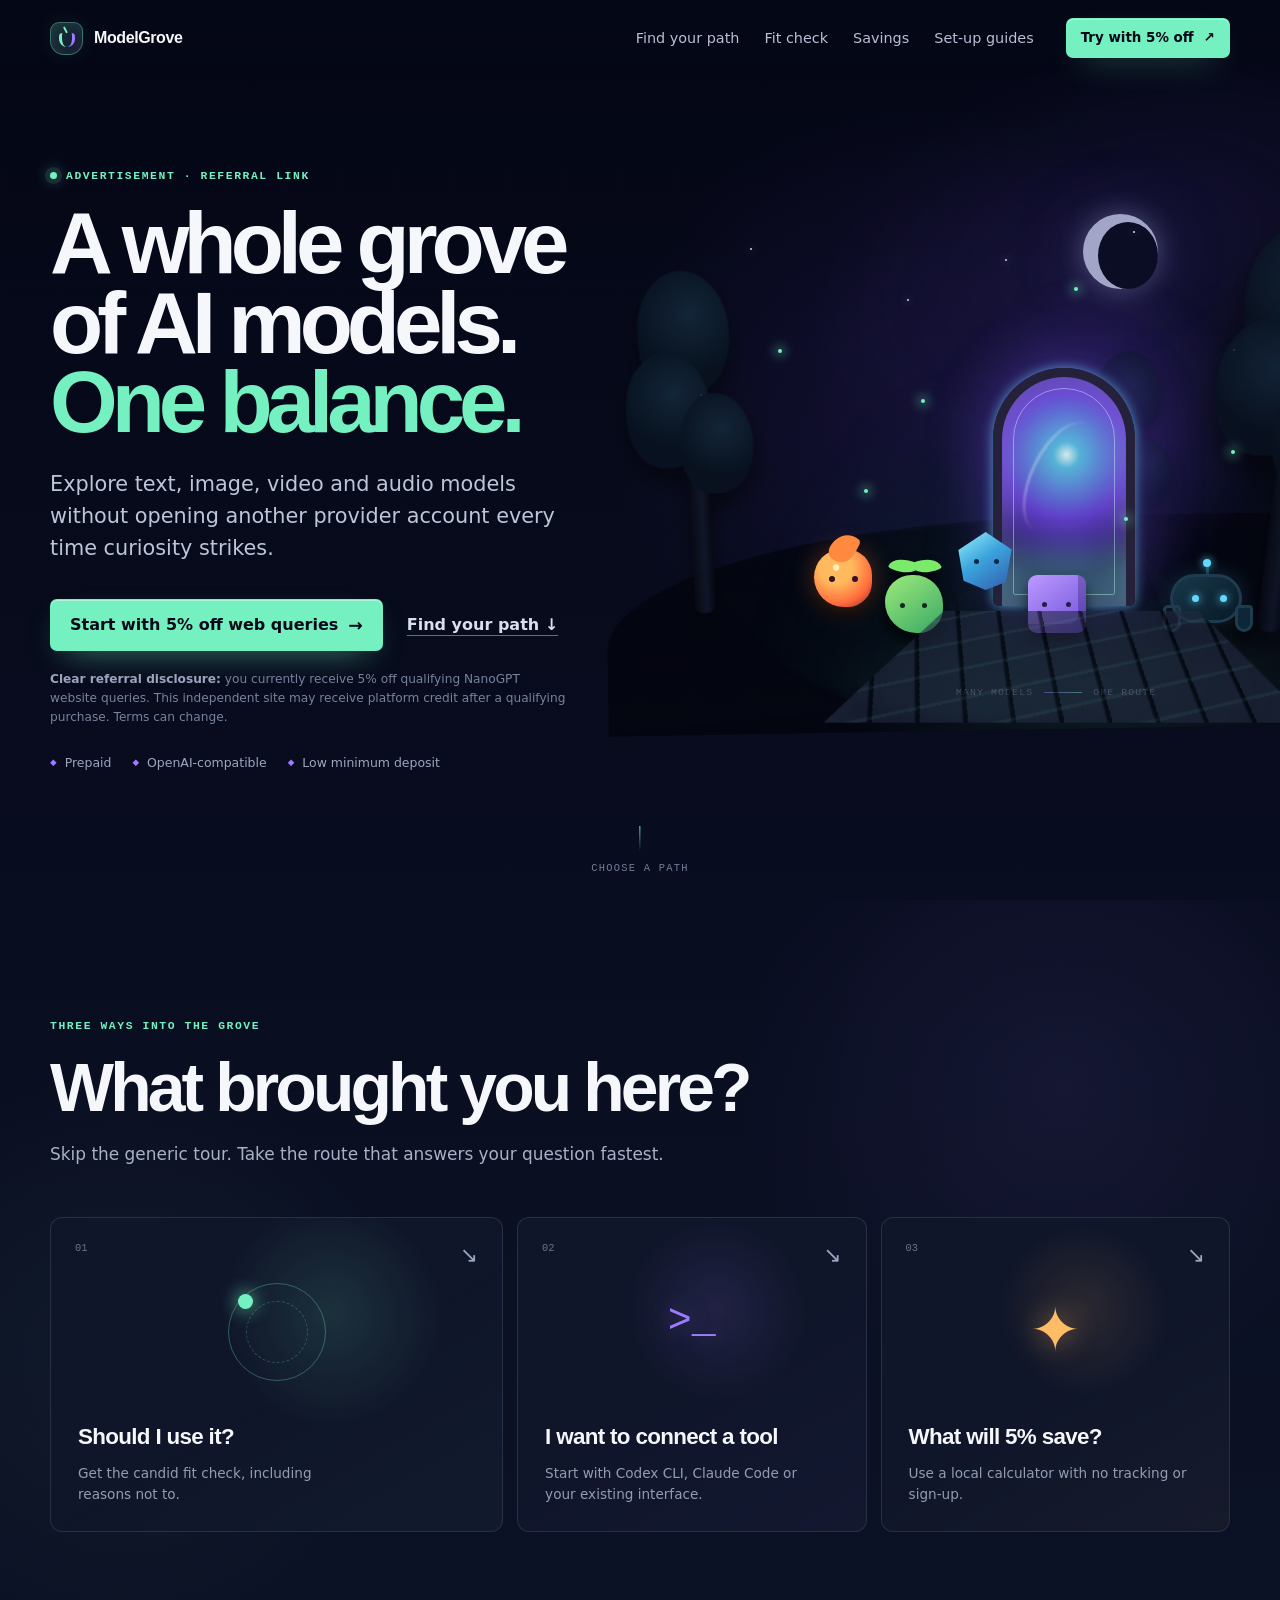
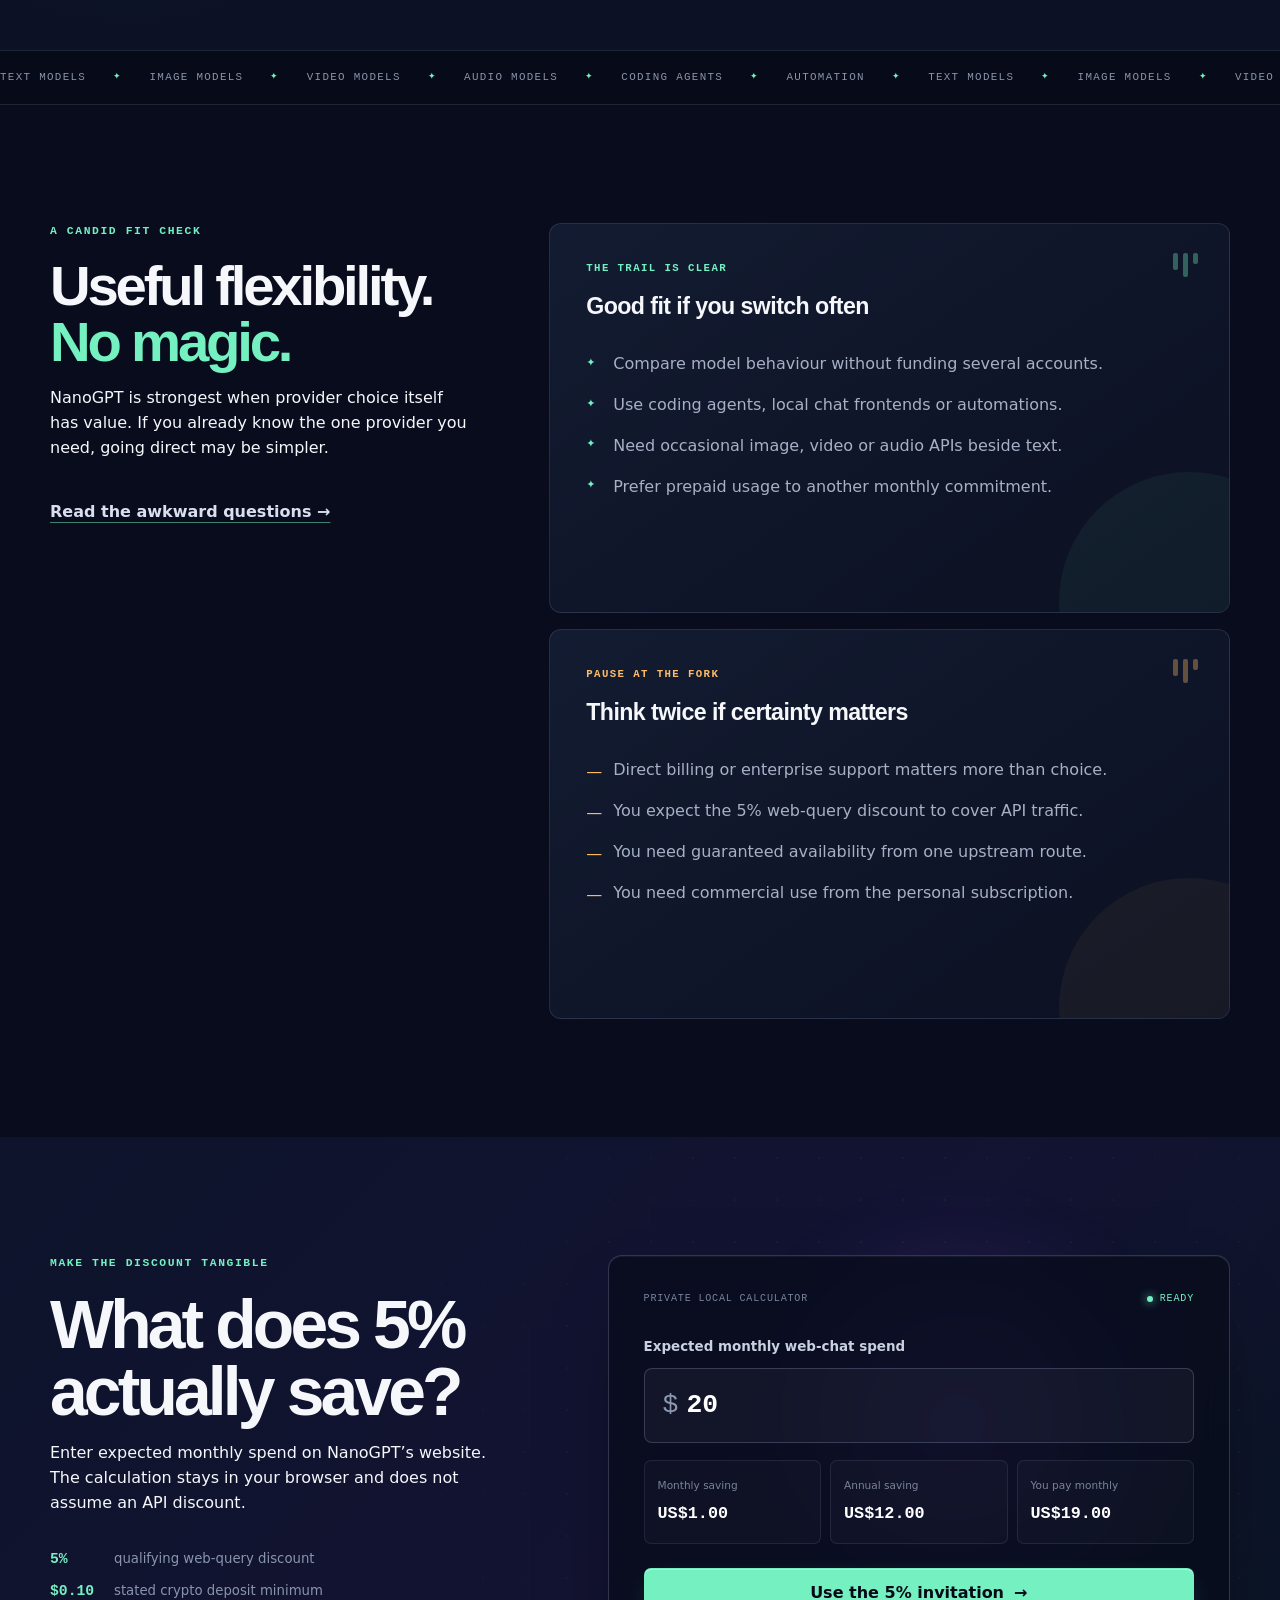
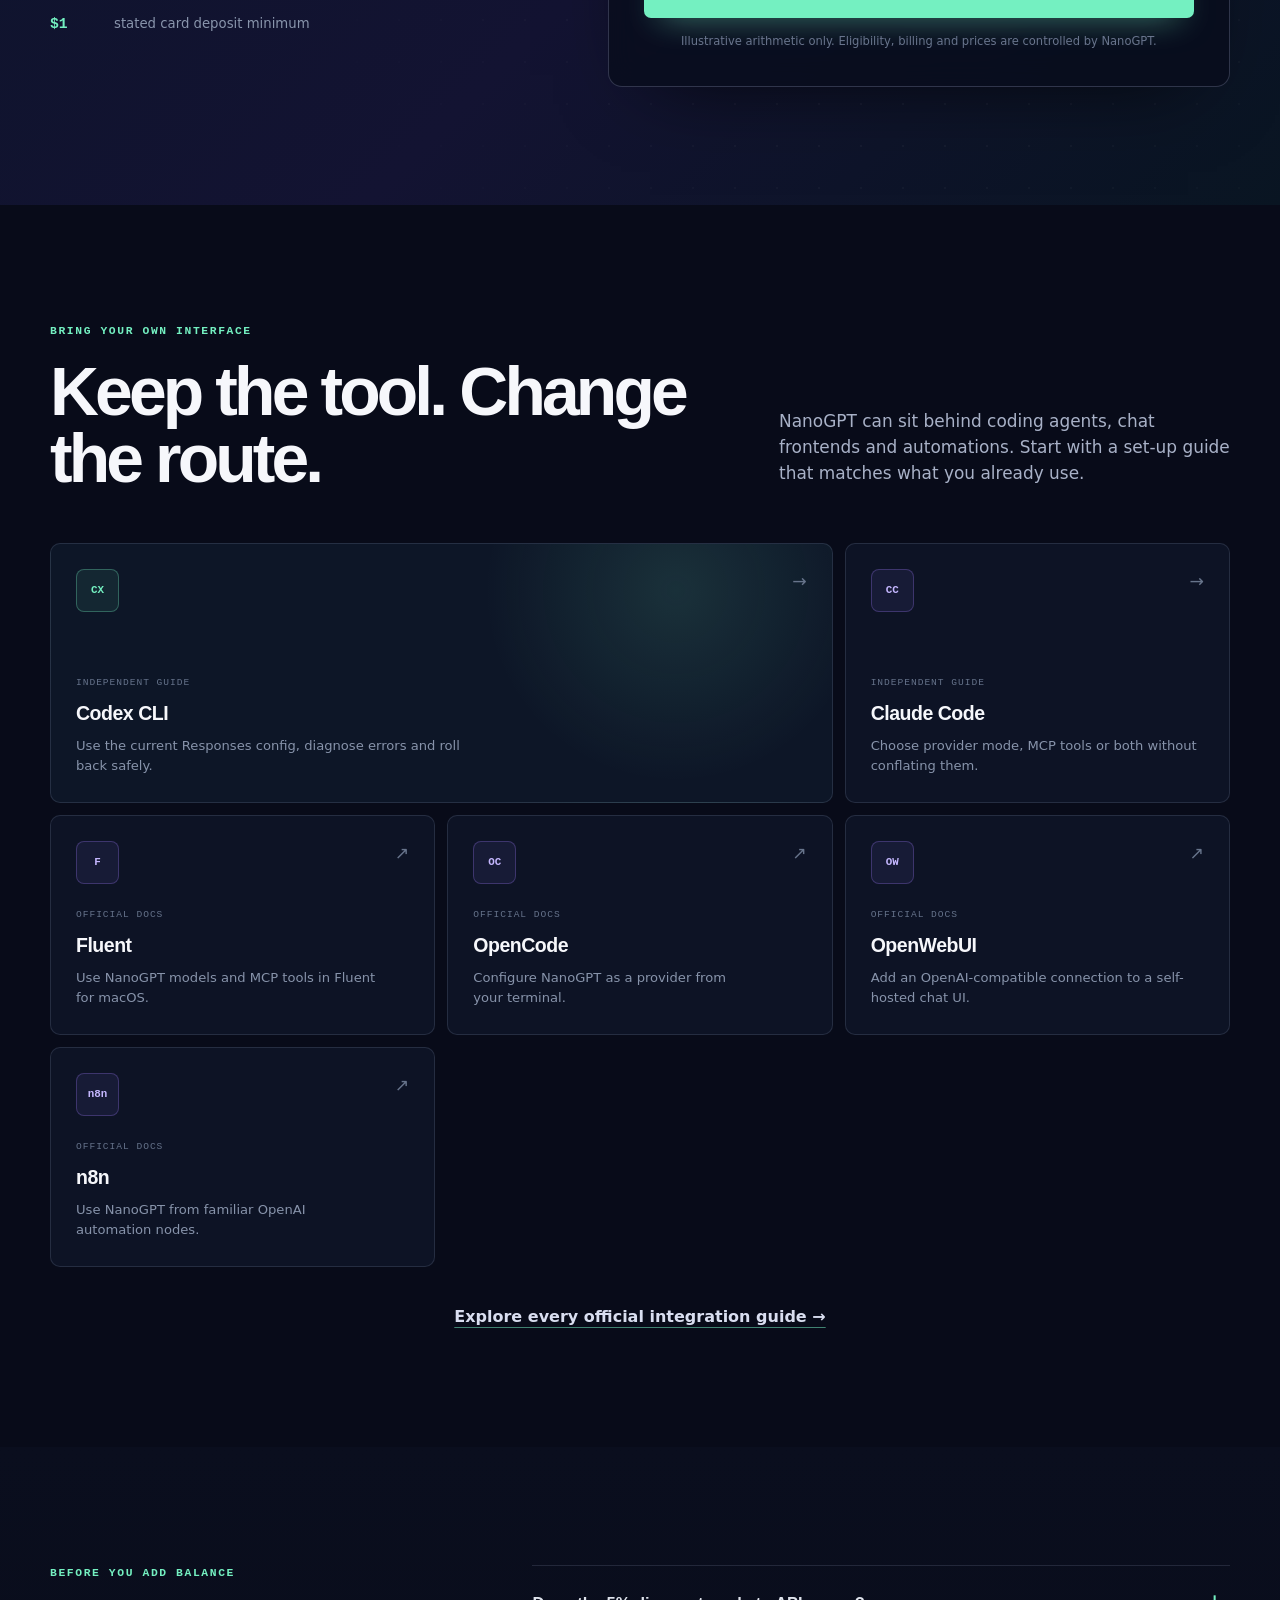
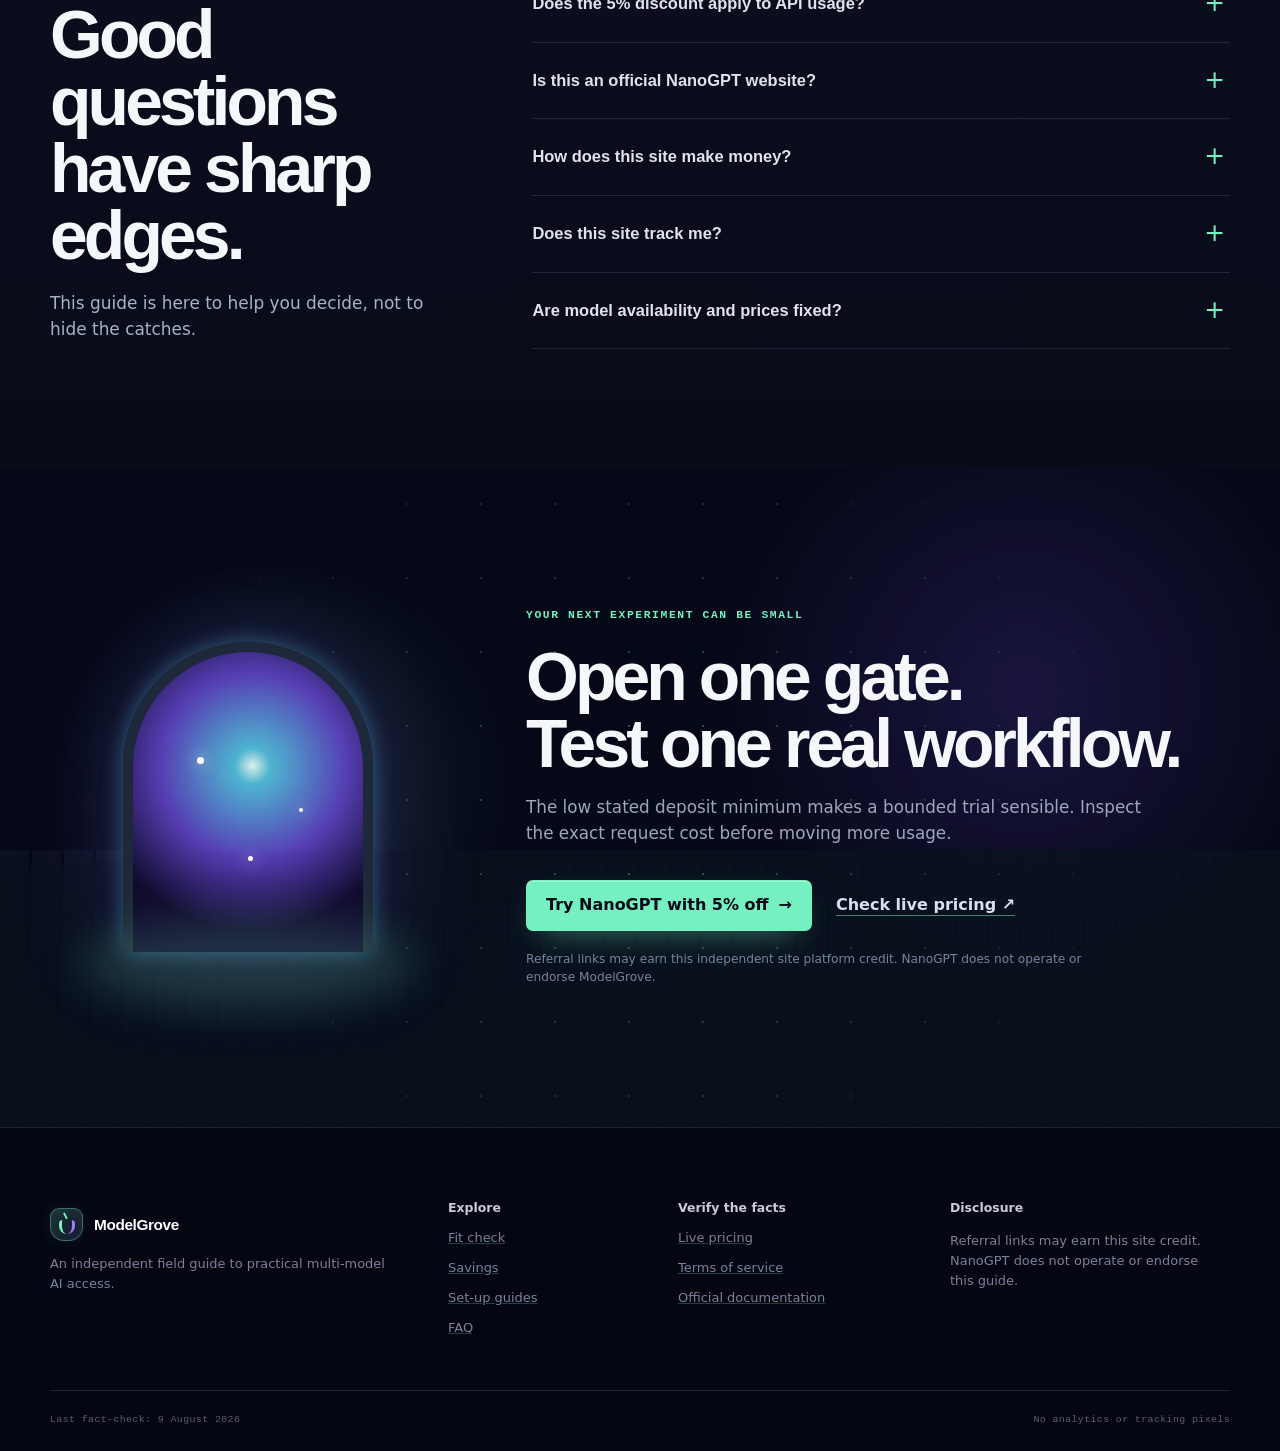
==== index.html @ a3564e66 "[verified] Redesign ModelGrove conversion funnel" ====
<!DOCTYPE html>
<html lang="en-GB">
<head>
  <meta charset="utf-8">
  <meta name="viewport" content="width=device-width, initial-scale=1">
  <meta name="description" content="An independent guide to NanoGPT: compare the fit, connect coding tools and get 5% off qualifying website queries.">
  <meta name="theme-color" content="#050817">
  <link rel="canonical" href="https://modelgrove.dev/">
  <meta property="og:type" content="website">
  <meta property="og:title" content="ModelGrove — A whole grove of AI models. One balance.">
  <meta property="og:description" content="A candid independent guide to NanoGPT, practical integrations and a 5% website-query discount.">
  <meta property="og:url" content="https://modelgrove.dev/">
  <meta name="twitter:card" content="summary">
  <title>ModelGrove — A whole grove of AI models. One balance.</title>
  <link rel="stylesheet" href="assets/styles.css">
  <script type="module" src="assets/calculator.mjs"></script>
  <script type="module" src="assets/experience.mjs"></script>
  <script type="application/ld+json">
  {
    "@context": "https://schema.org",
    "@type": "WebSite",
    "name": "ModelGrove",
    "url": "https://modelgrove.dev/",
    "description": "An independent guide to choosing and using NanoGPT.",
    "inLanguage": "en-GB"
  }
  </script>
</head>
<body class="home">
  <a class="skip-link" href="#main">Skip to content</a>
  <div class="scroll-progress" aria-hidden="true"></div>

  <header class="site-header">
    <nav class="nav shell" aria-label="Main navigation">
      <a class="brand" href="#top" aria-label="ModelGrove home">
        <span class="brand-mark" aria-hidden="true"><i></i></span>
        <span>ModelGrove</span>
      </a>
      <div class="nav-links">
        <a href="#paths">Find your path</a>
        <a href="#fit">Fit check</a>
        <a href="#calculator">Savings</a>
        <a href="#integrations">Set-up guides</a>
      </div>
      <a class="button button-small" href="https://nano-gpt.com/r/MRpqWxhj" target="_blank" rel="sponsored nofollow noopener">Try with 5% off <span aria-hidden="true">↗</span></a>
    </nav>
  </header>

  <main id="main">
    <section class="hero" id="top">
      <div class="hero-aurora" aria-hidden="true"></div>
      <div class="hero-grid shell">
        <div class="hero-copy">
          <p class="eyebrow"><span class="eyebrow-pulse" aria-hidden="true"></span>Advertisement · referral link</p>
          <h1>A whole grove of AI models. <em>One balance.</em></h1>
          <p class="lede">Explore text, image, video and audio models without opening another provider account every time curiosity strikes.</p>
          <div class="hero-actions">
            <a class="button button-primary" href="https://nano-gpt.com/r/MRpqWxhj" target="_blank" rel="sponsored nofollow noopener">Start with 5% off web queries <span class="button-arrow" aria-hidden="true">→</span></a>
            <a class="text-link" href="#paths">Find your path <span aria-hidden="true">↓</span></a>
          </div>
          <p class="microcopy"><strong>Clear referral disclosure:</strong> you currently receive 5% off qualifying NanoGPT website queries. This independent site may receive platform credit after a qualifying purchase. Terms can change.</p>
          <div class="hero-proof">
            <span><b aria-hidden="true">◆</b> Prepaid</span>
            <span><b aria-hidden="true">◆</b> OpenAI-compatible</span>
            <span><b aria-hidden="true">◆</b> Low minimum deposit</span>
          </div>
        </div>

        <div class="grove-scene" aria-hidden="true">
          <div class="moon"></div>
          <div class="stars"><i></i><i></i><i></i><i></i><i></i><i></i><i></i></div>
          <div class="tree tree-one"><i></i><i></i><i></i></div>
          <div class="tree tree-two"><i></i><i></i><i></i></div>
          <div class="tree tree-three"><i></i><i></i><i></i></div>
          <div class="portal"><span></span></div>
          <div class="stone-path"></div>
          <div class="model-spirit spirit-ember"><i></i></div>
          <div class="model-spirit spirit-sprout"><i></i><b></b></div>
          <div class="model-spirit spirit-crystal"><i></i></div>
          <div class="model-spirit spirit-cube"><i></i></div>
          <div class="model-spirit spirit-guide"><i></i><b></b></div>
          <div class="fireflies"><i></i><i></i><i></i><i></i><i></i><i></i></div>
          <div class="scene-caption"><span>Many models</span><i></i><span>One route</span></div>
        </div>
      </div>
      <a class="scroll-cue" href="#paths" aria-label="Continue to choose your path"><span></span>Choose a path</a>
    </section>

    <section class="path-section section" id="paths">
      <div class="shell">
        <div class="section-heading reveal">
          <p class="eyebrow">Three ways into the grove</p>
          <h2>What brought you here?</h2>
          <p>Skip the generic tour. Take the route that answers your question fastest.</p>
        </div>
        <div class="path-picker">
          <a class="path-card path-compare reveal" href="#fit">
            <span class="path-number">01</span>
            <span class="path-orbit" aria-hidden="true"><i></i></span>
            <span class="path-copy"><strong>Should I use it?</strong><small>Get the candid fit check, including reasons not to.</small></span>
            <span class="path-arrow" aria-hidden="true">↘</span>
          </a>
          <a class="path-card path-build reveal" href="#integrations">
            <span class="path-number">02</span>
            <span class="path-code" aria-hidden="true">&gt;_</span>
            <span class="path-copy"><strong>I want to connect a tool</strong><small>Start with Codex CLI, Claude Code or your existing interface.</small></span>
            <span class="path-arrow" aria-hidden="true">↘</span>
          </a>
          <a class="path-card path-save reveal" href="#calculator">
            <span class="path-number">03</span>
            <span class="path-spark" aria-hidden="true">✦</span>
            <span class="path-copy"><strong>What will 5% save?</strong><small>Use a local calculator with no tracking or sign-up.</small></span>
            <span class="path-arrow" aria-hidden="true">↘</span>
          </a>
        </div>
      </div>
    </section>

    <section class="capability-ribbon" aria-label="Available model categories">
      <div class="ribbon-track">
        <span>Text models</span><i>✦</i><span>Image models</span><i>✦</i><span>Video models</span><i>✦</i><span>Audio models</span><i>✦</i><span>Coding agents</span><i>✦</i><span>Automation</span><i>✦</i>
        <span aria-hidden="true">Text models</span><i aria-hidden="true">✦</i><span aria-hidden="true">Image models</span><i aria-hidden="true">✦</i><span aria-hidden="true">Video models</span><i aria-hidden="true">✦</i><span aria-hidden="true">Audio models</span><i aria-hidden="true">✦</i><span aria-hidden="true">Coding agents</span><i aria-hidden="true">✦</i><span aria-hidden="true">Automation</span><i aria-hidden="true">✦</i>
      </div>
    </section>

    <section class="section fit-section" id="fit">
      <div class="shell fit-layout">
        <div class="section-heading fit-intro reveal">
          <p class="eyebrow">A candid fit check</p>
          <h2>Useful flexibility. <em>No magic.</em></h2>
          <p>NanoGPT is strongest when provider choice itself has value. If you already know the one provider you need, going direct may be simpler.</p>
          <a class="text-link" href="#questions">Read the awkward questions →</a>
        </div>
        <div class="fit-cards">
          <article class="fit-card good reveal">
            <div class="card-signal" aria-hidden="true"><span></span><span></span><span></span></div>
            <p class="card-label">The trail is clear</p>
            <h3>Good fit if you switch often</h3>
            <ul>
              <li>Compare model behaviour without funding several accounts.</li>
              <li>Use coding agents, local chat frontends or automations.</li>
              <li>Need occasional image, video or audio APIs beside text.</li>
              <li>Prefer prepaid usage to another monthly commitment.</li>
            </ul>
          </article>
          <article class="fit-card caution reveal">
            <div class="card-signal caution-signal" aria-hidden="true"><span></span><span></span><span></span></div>
            <p class="card-label">Pause at the fork</p>
            <h3>Think twice if certainty matters</h3>
            <ul>
              <li>Direct billing or enterprise support matters more than choice.</li>
              <li>You expect the 5% web-query discount to cover API traffic.</li>
              <li>You need guaranteed availability from one upstream route.</li>
              <li>You need commercial use from the personal subscription.</li>
            </ul>
          </article>
        </div>
      </div>
    </section>

    <section class="section calculator-section" id="calculator">
      <div class="calculator-glow" aria-hidden="true"></div>
      <div class="shell calculator-layout">
        <div class="section-heading compact reveal">
          <p class="eyebrow">Make the discount tangible</p>
          <h2>What does 5% actually save?</h2>
          <p>Enter expected monthly spend on NanoGPT’s website. The calculation stays in your browser and does not assume an API discount.</p>
          <div class="fact-stack">
            <span><b>5%</b> qualifying web-query discount</span>
            <span><b>$0.10</b> stated crypto deposit minimum</span>
            <span><b>$1</b> stated card deposit minimum</span>
          </div>
        </div>
        <div class="calculator-card reveal">
          <div class="calculator-topline"><span>Private local calculator</span><span class="live-dot"><i></i>Ready</span></div>
          <label for="monthly-spend">Expected monthly web-chat spend</label>
          <div class="currency-input"><span aria-hidden="true">$</span><input id="monthly-spend" type="number" min="0" max="100000" step="0.01" value="20" inputmode="decimal"></div>
          <div class="result-grid" aria-live="polite">
            <div><span>Monthly saving</span><strong id="monthly-saving">$1.00</strong></div>
            <div><span>Annual saving</span><strong id="annual-saving">$12.00</strong></div>
            <div><span>You pay monthly</span><strong id="discounted-total">$19.00</strong></div>
          </div>
          <a class="button button-primary button-wide" href="https://nano-gpt.com/r/MRpqWxhj" target="_blank" rel="sponsored nofollow noopener">Use the 5% invitation <span aria-hidden="true">→</span></a>
          <p class="fineprint">Illustrative arithmetic only. Eligibility, billing and prices are controlled by NanoGPT.</p>
        </div>
      </div>
    </section>

    <section class="section integrations-section" id="integrations">
      <div class="shell">
        <div class="section-heading integrations-heading reveal">
          <div><p class="eyebrow">Bring your own interface</p><h2>Keep the tool. Change the route.</h2></div>
          <p>NanoGPT can sit behind coding agents, chat frontends and automations. Start with a set-up guide that matches what you already use.</p>
        </div>
        <div class="integration-grid">
          <a class="integration-card integration-feature reveal" href="guides/nanogpt-codex-cli.html">
            <span class="integration-icon">CX</span><div><p class="integration-tag">Independent guide</p><h3>Codex CLI</h3><p>Use the current Responses config, diagnose errors and roll back safely.</p></div><span class="integration-arrow" aria-hidden="true">→</span>
          </a>
          <a class="integration-card reveal" href="guides/nanogpt-claude-code.html">
            <span class="integration-icon">CC</span><div><p class="integration-tag">Independent guide</p><h3>Claude Code</h3><p>Choose provider mode, MCP tools or both without conflating them.</p></div><span class="integration-arrow" aria-hidden="true">→</span>
          </a>
          <a class="integration-card reveal" href="https://docs.nano-gpt.com/integrations/fluent" target="_blank" rel="noopener">
            <span class="integration-icon">F</span><div><p class="integration-tag">Official docs</p><h3>Fluent</h3><p>Use NanoGPT models and MCP tools in Fluent for macOS.</p></div><span class="integration-arrow" aria-hidden="true">↗</span>
          </a>
          <a class="integration-card reveal" href="https://docs.nano-gpt.com/integrations/opencode" target="_blank" rel="noopener">
            <span class="integration-icon">OC</span><div><p class="integration-tag">Official docs</p><h3>OpenCode</h3><p>Configure NanoGPT as a provider from your terminal.</p></div><span class="integration-arrow" aria-hidden="true">↗</span>
          </a>
          <a class="integration-card reveal" href="https://docs.nano-gpt.com/integrations/openwebui" target="_blank" rel="noopener">
            <span class="integration-icon">OW</span><div><p class="integration-tag">Official docs</p><h3>OpenWebUI</h3><p>Add an OpenAI-compatible connection to a self-hosted chat UI.</p></div><span class="integration-arrow" aria-hidden="true">↗</span>
          </a>
          <a class="integration-card reveal" href="https://docs.nano-gpt.com/integrations/n8n" target="_blank" rel="noopener">
            <span class="integration-icon">n8n</span><div><p class="integration-tag">Official docs</p><h3>n8n</h3><p>Use NanoGPT from familiar OpenAI automation nodes.</p></div><span class="integration-arrow" aria-hidden="true">↗</span>
          </a>
        </div>
        <p class="centre"><a class="text-link" href="https://docs.nano-gpt.com/integrations" target="_blank" rel="noopener">Explore every official integration guide →</a></p>
      </div>
    </section>

    <section class="section questions-section" id="questions">
      <div class="shell questions-layout">
        <div class="section-heading compact reveal">
          <p class="eyebrow">Before you add balance</p>
          <h2>Good questions have sharp edges.</h2>
          <p>This guide is here to help you decide, not to hide the catches.</p>
        </div>
        <div class="faq-list reveal">
          <details><summary>Does the 5% discount apply to API usage?</summary><p>The invitation page specifically says “queries on our website”. This guide does not claim an API discount. Check NanoGPT’s live terms before relying on broader coverage.</p></details>
          <details><summary>Is this an official NanoGPT website?</summary><p>No. ModelGrove is independent. Product, pricing and integration links point to NanoGPT’s official pages so you can verify them yourself.</p></details>
          <details><summary>How does this site make money?</summary><p>If you accept NanoGPT through a referral link here and later make a qualifying purchase, this site may receive referral credit. You receive the stated 5% website-query discount.</p></details>
          <details><summary>Does this site track me?</summary><p>No analytics, cookies or tracking pixels are installed. A referral click takes you directly to NanoGPT, which applies its own policies.</p></details>
          <details><summary>Are model availability and prices fixed?</summary><p>No. Model catalogues and upstream routes change. Check NanoGPT’s live pricing and model directory before a material purchase or integration decision.</p></details>
        </div>
      </div>
    </section>

    <section class="final-cta">
      <div class="final-stars" aria-hidden="true"></div>
      <div class="shell final-grid">
        <div class="final-mark" aria-hidden="true"><span></span><i></i><b></b></div>
        <div class="reveal">
          <p class="eyebrow">Your next experiment can be small</p>
          <h2>Open one gate.<br>Test one real workflow.</h2>
          <p>The low stated deposit minimum makes a bounded trial sensible. Inspect the exact request cost before moving more usage.</p>
          <div class="hero-actions">
            <a class="button button-primary" href="https://nano-gpt.com/r/MRpqWxhj" target="_blank" rel="sponsored nofollow noopener">Try NanoGPT with 5% off <span aria-hidden="true">→</span></a>
            <a class="text-link" href="https://nano-gpt.com/pricing" target="_blank" rel="noopener">Check live pricing ↗</a>
          </div>
          <p class="microcopy">Referral links may earn this independent site platform credit. NanoGPT does not operate or endorse ModelGrove.</p>
        </div>
      </div>
    </section>
  </main>

  <footer class="footer">
    <div class="shell footer-grid">
      <div><a class="brand footer-brand" href="#top"><span class="brand-mark" aria-hidden="true"><i></i></span><span>ModelGrove</span></a><p>An independent field guide to practical multi-model AI access.</p></div>
      <div><strong>Explore</strong><a href="#fit">Fit check</a><a href="#calculator">Savings</a><a href="#integrations">Set-up guides</a><a href="#questions">FAQ</a></div>
      <div><strong>Verify the facts</strong><a href="https://nano-gpt.com/pricing" target="_blank" rel="noopener">Live pricing</a><a href="https://nano-gpt.com/legal/terms-of-service" target="_blank" rel="noopener">Terms of service</a><a href="https://docs.nano-gpt.com" target="_blank" rel="noopener">Official documentation</a></div>
      <div><strong>Disclosure</strong><p>Referral links may earn this site credit. NanoGPT does not operate or endorse this guide.</p></div>
    </div>
    <div class="shell footer-bottom"><span>Last fact-check: 9 August 2026</span><span>No analytics or tracking pixels</span></div>
  </footer>

  <a class="mobile-cta" href="https://nano-gpt.com/r/MRpqWxhj" target="_blank" rel="sponsored nofollow noopener"><span>Referral link · Try with 5% off</span><b aria-hidden="true">→</b></a>
</body>
</html>
---- assets/styles.css ----
:root {
  --night: #050817;
  --night-2: #090d20;
  --surface: #10162a;
  --surface-2: #151d34;
  --ink: #f6f7fb;
  --muted: #a8b1c7;
  --dim: #76819a;
  --line: rgba(202, 215, 255, .13);
  --line-bright: rgba(202, 215, 255, .25);
  --mint: #74f0c1;
  --mint-dark: #35c890;
  --violet: #9d7cff;
  --violet-deep: #6d4cf0;
  --amber: #ffbc66;
  --rose: #ff738f;
  --cyan: #62d8ff;
  --heading-font: "Avenir Next", "Century Gothic", "Segoe UI", ui-sans-serif, sans-serif;
  --body-font: "Segoe UI", ui-sans-serif, system-ui, -apple-system, BlinkMacSystemFont, sans-serif;
  --mono: "SFMono-Regular", Consolas, "Liberation Mono", monospace;
  --shell: min(1180px, calc(100% - 48px));
  --px: 0;
  --py: 0;
}

* { box-sizing: border-box; }
html { scroll-behavior: smooth; background: var(--night); }
body { margin: 0; overflow-x: hidden; background: var(--night); color: var(--ink); font-family: var(--body-font); line-height: 1.55; -webkit-font-smoothing: antialiased; }
a { color: inherit; }
p, h1, h2, h3 { text-wrap: pretty; }
.shell { width: var(--shell); margin-inline: auto; }
.skip-link { position: fixed; top: 12px; left: 12px; z-index: 200; transform: translateY(-160%); padding: 10px 15px; border-radius: 5px; background: var(--ink); color: var(--night); font-weight: 700; }
.skip-link:focus { transform: none; }
.scroll-progress { position: fixed; inset: 0 auto auto 0; z-index: 120; width: var(--scroll-progress, 0%); height: 2px; background: linear-gradient(90deg, var(--mint), var(--violet)); box-shadow: 0 0 15px var(--mint); pointer-events: none; }

.site-header { position: fixed; inset: 0 0 auto; z-index: 100; background: linear-gradient(180deg, rgba(5,8,23,.92), rgba(5,8,23,.64) 72%, transparent); transition: background .25s ease, border-color .25s ease; }
.site-header.is-scrolled { background: rgba(5,8,23,.86); border-bottom: 1px solid var(--line); backdrop-filter: blur(18px); }
.nav { min-height: 76px; display: flex; align-items: center; gap: 32px; }
.brand { display: inline-flex; align-items: center; gap: 11px; color: var(--ink); text-decoration: none; font-family: var(--heading-font); font-weight: 650; letter-spacing: -.025em; }
.brand-mark { position: relative; display: grid; place-items: center; width: 33px; height: 33px; border: 1px solid rgba(116,240,193,.38); border-radius: 9px 9px 14px 14px; background: linear-gradient(145deg, rgba(116,240,193,.19), rgba(157,124,255,.12)); box-shadow: inset 0 0 14px rgba(116,240,193,.08), 0 0 22px rgba(116,240,193,.08); }
.brand-mark::before { content: ""; width: 10px; height: 14px; border-left: 3px solid var(--mint); border-right: 3px solid var(--violet); border-radius: 4px 4px 9px 9px; transform: translateY(2px); }
.brand-mark i { position: absolute; top: 3px; width: 2px; height: 7px; border-radius: 2px; background: var(--mint); transform: rotate(-27deg); transform-origin: bottom; }
.nav-links { margin-left: auto; display: flex; align-items: center; gap: 25px; }
.nav-links a { position: relative; color: #b7c0d4; font-size: .9rem; text-decoration: none; }
.nav-links a::after { content: ""; position: absolute; inset: auto 0 -8px; height: 1px; background: var(--mint); transform: scaleX(0); transform-origin: left; transition: transform .2s ease; }
.nav-links a:hover { color: white; }
.nav-links a:hover::after { transform: scaleX(1); }

.button { display: inline-flex; min-height: 48px; align-items: center; justify-content: center; gap: 10px; padding: 12px 19px; border: 1px solid transparent; border-radius: 7px; color: var(--night); background: var(--mint); text-decoration: none; font-weight: 720; box-shadow: inset 0 1px rgba(255,255,255,.38), 0 12px 34px -16px rgba(116,240,193,.7); transition: transform .18s ease, background .18s ease, box-shadow .18s ease; }
.button:hover { transform: translateY(-2px); background: #8af6cd; box-shadow: inset 0 1px rgba(255,255,255,.5), 0 16px 38px -14px rgba(116,240,193,.8); }
.button:active { transform: translateY(0); }
.button-small { min-height: 40px; padding: 8px 14px; font-size: .84rem; }
.button-wide { width: 100%; margin-top: 24px; }
.button-arrow { font-size: 1.08em; transition: transform .18s ease; }
.button:hover .button-arrow { transform: translateX(3px); }
.button:focus-visible, a:focus-visible, input:focus-visible, summary:focus-visible { outline: 3px solid rgba(116,240,193,.55); outline-offset: 4px; }
.text-link { color: #d9def0; font-weight: 650; text-decoration-color: rgba(116,240,193,.52); text-decoration-thickness: 1px; text-underline-offset: 5px; transition: color .18s ease; }
.text-link:hover { color: var(--mint); }

.hero { position: relative; isolation: isolate; min-height: 100svh; overflow: hidden; display: flex; align-items: center; padding: 120px 0 98px; background: radial-gradient(circle at 72% 46%, rgba(83,47,171,.17), transparent 30%), linear-gradient(180deg, #040615 0%, #070b1c 68%, #090d20 100%); }
.hero::before { content: ""; position: absolute; z-index: -2; inset: 0; opacity: .38; background-image: linear-gradient(rgba(255,255,255,.021) 1px, transparent 1px), linear-gradient(90deg, rgba(255,255,255,.018) 1px, transparent 1px); background-size: 56px 56px; mask-image: linear-gradient(to bottom, black, transparent 82%); }
.hero-aurora { position: absolute; z-index: -1; width: 700px; height: 420px; right: -200px; top: 5%; border-radius: 50%; background: radial-gradient(ellipse, rgba(101,70,205,.16), transparent 66%); filter: blur(24px); transform: rotate(-18deg); }
.hero-grid { display: grid; grid-template-columns: minmax(0, .91fr) minmax(520px, 1.09fr); gap: 36px; align-items: center; }
.hero-copy { position: relative; z-index: 8; padding-top: 18px; }
.eyebrow { margin: 0 0 18px; color: var(--mint); font-family: var(--mono); font-size: .71rem; font-weight: 700; letter-spacing: .14em; text-transform: uppercase; }
.eyebrow-pulse { display: inline-block; width: 7px; height: 7px; margin-right: 9px; border-radius: 50%; background: var(--mint); box-shadow: 0 0 0 5px rgba(116,240,193,.1), 0 0 15px var(--mint); animation: soft-pulse 2.8s ease-in-out infinite; }
h1, h2, h3 { margin: 0; color: var(--ink); font-family: var(--heading-font); font-weight: 560; }
h1 { max-width: 730px; font-size: clamp(3.7rem, 6.8vw, 6.7rem); line-height: .91; letter-spacing: -.069em; }
h1 em, h2 em { color: var(--mint); font-style: normal; }
.lede { max-width: 630px; margin: 27px 0 0; color: #bdc5d8; font-size: clamp(1.08rem, 1.7vw, 1.3rem); line-height: 1.55; }
.hero-actions { display: flex; align-items: center; gap: 24px; margin-top: 34px; }
.microcopy { max-width: 680px; margin: 19px 0 0; color: #77839c; font-size: .76rem; line-height: 1.55; }
.microcopy strong { color: #9ba5bc; }
.hero-proof { display: flex; flex-wrap: wrap; gap: 11px 21px; margin-top: 26px; color: #9ca7bd; font-size: .78rem; }
.hero-proof span { display: flex; align-items: center; gap: 8px; }
.hero-proof b { color: var(--violet); font-size: .54rem; }
.scroll-cue { position: absolute; z-index: 9; left: 50%; bottom: 24px; display: flex; flex-direction: column; align-items: center; gap: 9px; color: #737e95; font-family: var(--mono); font-size: .65rem; letter-spacing: .12em; text-decoration: none; text-transform: uppercase; transform: translateX(-50%); }
.scroll-cue span { display: block; width: 1px; height: 25px; background: linear-gradient(var(--mint), transparent); animation: scroll-cue 2.2s ease-in-out infinite; }

/* Original CSS illustration: a luminous path through the ModelGrove. */
.grove-scene { position: relative; z-index: 2; min-height: 560px; margin-right: -90px; transform: perspective(1000px) rotateX(calc(var(--py) * -1deg)) rotateY(calc(var(--px) * 1deg)); transform-style: preserve-3d; transition: transform .12s linear; }
.grove-scene::before { content: ""; position: absolute; z-index: -2; inset: 12% 2% 4% 8%; border-radius: 50%; background: radial-gradient(circle at 66% 42%, rgba(92,255,211,.14), transparent 10%), radial-gradient(circle at 68% 40%, rgba(121,83,255,.25), transparent 31%), radial-gradient(ellipse at center bottom, rgba(38,164,133,.11), transparent 54%); filter: blur(4px); }
.grove-scene::after { content: ""; position: absolute; z-index: -3; inset: auto -12% 2% 0; height: 38%; background: radial-gradient(ellipse at 62% 82%, rgba(96,226,192,.12), transparent 39%), linear-gradient(175deg, transparent 10%, rgba(2,4,13,.8) 14%, #030510 75%); border-radius: 60% 20% 0 0; transform: rotate(-1deg); }
.moon { position: absolute; top: 33px; right: 162px; width: 75px; height: 75px; border-radius: 50%; background: #d8ddff; box-shadow: 0 0 28px rgba(190,197,255,.48), 0 0 100px rgba(136,114,255,.22); opacity: .73; }
.moon::after { content: ""; position: absolute; inset: 8px 0 0 15px; border-radius: 50%; background: #090d20; }
.stars i { position: absolute; width: 2px; height: 2px; border-radius: 50%; background: #cbd5ff; box-shadow: 0 0 8px #cbd5ff; animation: twinkle 3.3s ease-in-out infinite; }
.stars i:nth-child(1) { top: 12%; left: 20%; }
.stars i:nth-child(2) { top: 21%; left: 42%; animation-delay: -.8s; }
.stars i:nth-child(3) { top: 9%; right: 26%; animation-delay: -1.9s; }
.stars i:nth-child(4) { top: 30%; right: 12%; animation-delay: -2.5s; }
.stars i:nth-child(5) { top: 38%; left: 13%; animation-delay: -1.2s; }
.stars i:nth-child(6) { top: 14%; right: 44%; animation-delay: -2.8s; }
.stars i:nth-child(7) { top: 45%; right: 37%; animation-delay: -.4s; }
.tree { position: absolute; bottom: 128px; width: 100px; height: 330px; transform-origin: bottom; filter: drop-shadow(0 12px 12px rgba(0,0,0,.6)); }
.tree::before { content: ""; position: absolute; left: 43px; bottom: 0; width: 19px; height: 210px; background: linear-gradient(90deg, #070a14, #11172a 60%, #060812); border-radius: 60% 45% 8px 8px; transform: rotate(2deg); }
.tree i { position: absolute; display: block; width: 85px; height: 116px; border-radius: 50% 50% 48% 42%; background: radial-gradient(circle at 58% 35%, #13283a, #07111e 62%); }
.tree i:nth-child(1) { top: 12px; left: 8px; }
.tree i:nth-child(2) { top: 82px; left: -12px; transform: scale(.92); }
.tree i:nth-child(3) { top: 116px; left: 30px; transform: scale(.8); }
.tree-one { left: 7%; transform: scale(1.08) rotate(-5deg); opacity: .88; }
.tree-two { right: 0; bottom: 109px; transform: scale(1.28) rotate(5deg); opacity: .82; }
.tree-three { right: 20%; bottom: 151px; transform: scale(.75); opacity: .52; }
.portal { position: absolute; z-index: 2; right: 26%; bottom: 135px; width: 142px; height: 238px; border: 9px solid #25213a; border-bottom: 0; border-radius: 80px 80px 7px 7px; background: radial-gradient(circle at 52% 34%, rgba(230,255,250,.9), rgba(98,226,255,.76) 8%, rgba(121,83,255,.7) 38%, rgba(28,13,76,.75) 72%), linear-gradient(#36216c, #140c2f); box-shadow: inset 0 0 34px rgba(255,255,255,.2), 0 0 12px rgba(105,214,255,.65), 0 0 65px rgba(123,78,255,.38); overflow: hidden; }
.portal::before { content: ""; position: absolute; inset: 11px; border: 1px solid rgba(220,255,255,.42); border-radius: 70px 70px 3px 3px; }
.portal::after { content: ""; position: absolute; left: -30%; bottom: -5%; width: 160%; height: 30%; background: rgba(114,248,212,.3); filter: blur(14px); }
.portal span { position: absolute; top: 41px; left: 29px; width: 59px; height: 118px; border-radius: 50%; border-left: 2px solid rgba(255,255,255,.45); transform: rotate(26deg); filter: blur(1px); }
.stone-path { position: absolute; z-index: 1; right: 7%; bottom: 35px; width: 58%; height: 190px; clip-path: polygon(42% 0, 65% 0, 100% 100%, 0 100%); background: repeating-linear-gradient(169deg, transparent 0 21px, rgba(116,240,193,.08) 22px 24px), repeating-linear-gradient(78deg, rgba(34,40,64,.7) 0 35px, rgba(5,7,18,.88) 37px 40px); opacity: .86; transform: perspective(240px) rotateX(18deg); box-shadow: inset 0 30px 50px rgba(116,240,193,.08); }
.model-spirit { position: absolute; z-index: 5; width: 58px; height: 58px; filter: drop-shadow(0 10px 7px rgba(0,0,0,.7)); animation: spirit-float 3.6s ease-in-out infinite; }
.model-spirit::before, .model-spirit::after { content: ""; position: absolute; }
.spirit-ember { left: 29%; bottom: 134px; border-radius: 52% 48% 45% 55%; background: radial-gradient(circle at 38% 32%, #fff0b8 0 5%, #ffba5e 7% 30%, #ff6c3b 68%, #8a2232); box-shadow: 0 0 25px rgba(255,118,54,.33); }
.spirit-ember::before { left: 17px; top: -16px; width: 25px; height: 30px; border-radius: 80% 20% 62% 38%; background: #ff893e; transform: rotate(28deg); }
.spirit-ember::after { left: 15px; top: 27px; width: 6px; height: 6px; border-radius: 50%; background: #351128; box-shadow: 23px 0 #351128; }
.spirit-sprout { left: 39%; bottom: 108px; border-radius: 48% 52% 44% 56%; background: linear-gradient(145deg, #9deb7b, #39a865); animation-delay: -.9s; }
.spirit-sprout::after { left: 15px; top: 28px; width: 5px; height: 5px; border-radius: 50%; background: #10291f; box-shadow: 22px 0 #10291f; }
.spirit-sprout i, .spirit-sprout b { position: absolute; top: -17px; width: 28px; height: 16px; border-radius: 100% 10%; background: #7bea6a; }
.spirit-sprout i { left: 5px; transform: rotate(26deg); }
.spirit-sprout b { right: 3px; border-radius: 10% 100%; transform: rotate(-23deg); }
.spirit-crystal { left: 49%; bottom: 151px; clip-path: polygon(50% 0, 95% 30%, 85% 86%, 50% 100%, 12% 84%, 3% 31%); background: linear-gradient(145deg, #9cf3ff, #3ba4dd 45%, #3158aa); animation-delay: -1.7s; }
.spirit-crystal::after { left: 17px; top: 27px; width: 5px; height: 5px; border-radius: 50%; background: #10264c; box-shadow: 20px 0 #10264c; }
.spirit-cube { left: 59%; bottom: 108px; border-radius: 9px; background: linear-gradient(145deg, #bc9aff, #6e4fd9); box-shadow: inset -8px -9px rgba(28,14,78,.28); animation-delay: -2.4s; }
.spirit-cube::before { left: 14px; top: 27px; width: 5px; height: 5px; border-radius: 50%; background: #271b4e; box-shadow: 24px 0 #271b4e; }
.spirit-guide { right: 11%; bottom: 118px; width: 72px; height: 49px; border: 3px solid #1e3c50; border-radius: 25px; background: linear-gradient(145deg, #17384a, #091926); box-shadow: 0 0 21px rgba(98,216,255,.18); animation-delay: -1.2s; }
.spirit-guide::before { left: 19px; top: 18px; width: 7px; height: 7px; border-radius: 50%; background: var(--cyan); box-shadow: 28px 0 var(--cyan), 0 0 9px var(--cyan), 28px 0 9px var(--cyan); }
.spirit-guide::after { left: -10px; bottom: -12px; width: 12px; height: 21px; border: 3px solid #1e3c50; border-radius: 5px 4px 9px 9px; box-shadow: 72px 0 0 -3px #0d2737, 72px 0 0 0 #1e3c50; }
.spirit-guide i { position: absolute; left: 33px; top: -14px; width: 3px; height: 14px; background: #1e3c50; }
.spirit-guide i::after { content: ""; position: absolute; top: -4px; left: -3px; width: 8px; height: 8px; border-radius: 50%; background: var(--cyan); box-shadow: 0 0 8px var(--cyan); }
.fireflies i { position: absolute; z-index: 9; width: 4px; height: 4px; border-radius: 50%; background: var(--mint); box-shadow: 0 0 11px 3px rgba(116,240,193,.48); animation: firefly 5s ease-in-out infinite; }
.fireflies i:nth-child(1) { left: 24%; top: 30%; }
.fireflies i:nth-child(2) { left: 44%; top: 39%; animation-delay: -1.7s; }
.fireflies i:nth-child(3) { right: 34%; top: 19%; animation-delay: -3.1s; }
.fireflies i:nth-child(4) { right: 12%; top: 48%; animation-delay: -2.3s; }
.fireflies i:nth-child(5) { left: 36%; top: 55%; animation-delay: -.8s; }
.fireflies i:nth-child(6) { right: 27%; top: 60%; animation-delay: -4.2s; }
.scene-caption { position: absolute; right: 23%; bottom: 41px; z-index: 8; display: flex; align-items: center; gap: 11px; color: #77859f; font-family: var(--mono); font-size: .61rem; letter-spacing: .12em; text-transform: uppercase; }
.scene-caption i { width: 38px; height: 1px; background: linear-gradient(90deg, var(--violet), var(--mint)); }

.section { position: relative; padding: 118px 0; }
.section-heading { max-width: 790px; margin-bottom: 50px; }
.section-heading.compact { max-width: 600px; }
h2 { font-size: clamp(2.65rem, 5.3vw, 5.15rem); line-height: .99; letter-spacing: -.057em; }
h3 { font-size: 1.45rem; letter-spacing: -.025em; }
.section-heading > p:last-child { max-width: 680px; margin: 20px 0 0; color: var(--muted); font-size: 1.06rem; }
.path-section { background: linear-gradient(180deg, #090d20, #0c1225); }
.path-section::before { content: ""; position: absolute; inset: 0; background: radial-gradient(circle at 10% 60%, rgba(116,240,193,.05), transparent 23%), radial-gradient(circle at 83% 25%, rgba(157,124,255,.08), transparent 27%); pointer-events: none; }
.path-picker { position: relative; display: grid; grid-template-columns: 1.18fr .91fr .91fr; gap: 14px; }
.path-card { position: relative; isolation: isolate; min-height: 315px; overflow: hidden; display: flex; flex-direction: column; justify-content: flex-end; padding: 27px; border: 1px solid var(--line); border-radius: 12px; background: #10162a; text-decoration: none; transition: transform .22s ease, border-color .22s ease; }
.path-card::after { content: ""; position: absolute; z-index: -1; inset: 0; opacity: .42; transition: opacity .22s ease, transform .35s ease; }
.path-compare::after { background: radial-gradient(circle at 62% 30%, rgba(116,240,193,.3), transparent 32%), linear-gradient(150deg, transparent 45%, rgba(116,240,193,.06)); }
.path-build::after { background: radial-gradient(circle at 57% 29%, rgba(157,124,255,.3), transparent 31%), linear-gradient(150deg, transparent 45%, rgba(157,124,255,.07)); }
.path-save::after { background: radial-gradient(circle at 58% 29%, rgba(255,188,102,.28), transparent 29%), linear-gradient(150deg, transparent 45%, rgba(255,188,102,.07)); }
.path-card:hover { transform: translateY(-5px); border-color: var(--line-bright); }
.path-card:hover::after { opacity: .72; transform: scale(1.05); }
.path-number { position: absolute; top: 22px; left: 24px; color: #68738a; font-family: var(--mono); font-size: .65rem; }
.path-arrow { position: absolute; top: 20px; right: 24px; color: #9aa7c0; font-size: 1.35rem; transition: transform .2s ease, color .2s ease; }
.path-card:hover .path-arrow { color: white; transform: translate(3px, 3px); }
.path-copy strong, .path-copy small { display: block; }
.path-copy strong { font-family: var(--heading-font); font-size: 1.4rem; letter-spacing: -.03em; }
.path-copy small { max-width: 280px; margin-top: 9px; color: #929db3; font-size: .85rem; line-height: 1.5; }
.path-orbit { position: absolute; top: 65px; left: 50%; width: 98px; height: 98px; border: 1px solid rgba(116,240,193,.32); border-radius: 50%; transform: translateX(-50%); animation: orbit 9s linear infinite; }
.path-orbit::before { content: ""; position: absolute; inset: 17px; border: 1px dashed rgba(116,240,193,.25); border-radius: 50%; }
.path-orbit i { position: absolute; left: 9px; top: 10px; width: 15px; height: 15px; border-radius: 50%; background: var(--mint); box-shadow: 0 0 18px var(--mint); }
.path-code { position: absolute; top: 73px; left: 50%; color: var(--violet); font-family: var(--mono); font-size: 2.5rem; text-shadow: 0 0 24px rgba(157,124,255,.45); transform: translateX(-50%); }
.path-spark { position: absolute; top: 65px; left: 50%; color: var(--amber); font-size: 3.8rem; text-shadow: 0 0 28px rgba(255,188,102,.52); transform: translateX(-50%); animation: spark 3.3s ease-in-out infinite; }

.capability-ribbon { overflow: hidden; border-block: 1px solid var(--line); background: #070a18; }
.ribbon-track { width: max-content; display: flex; align-items: center; gap: 27px; padding: 18px 0; color: #8994aa; font-family: var(--mono); font-size: .68rem; letter-spacing: .12em; text-transform: uppercase; animation: marquee 28s linear infinite; }
.ribbon-track i { color: var(--mint); font-style: normal; font-size: .56rem; }

.fit-section { background: #080c1d; }
.fit-layout { display: grid; grid-template-columns: .76fr 1.24fr; gap: 82px; align-items: start; }
.fit-intro { position: sticky; top: 125px; margin-bottom: 0; }
.fit-intro h2 { font-size: clamp(2.7rem, 4.4vw, 4.7rem); }
.fit-intro .text-link { display: inline-block; margin-top: 24px; }
.fit-cards { display: grid; gap: 16px; }
.fit-card { position: relative; overflow: hidden; min-height: 390px; padding: 36px; border: 1px solid var(--line); border-radius: 12px; background: linear-gradient(145deg, rgba(20,29,51,.95), rgba(12,17,34,.95)); }
.fit-card::after { content: ""; position: absolute; right: -90px; bottom: -120px; width: 260px; height: 260px; border-radius: 50%; background: rgba(116,240,193,.05); }
.fit-card.caution::after { background: rgba(255,188,102,.05); }
.card-label { margin: 0 0 13px; color: var(--mint); font-family: var(--mono); font-size: .67rem; font-weight: 700; letter-spacing: .13em; text-transform: uppercase; }
.caution .card-label { color: var(--amber); }
.card-signal { display: flex; gap: 5px; position: absolute; top: 29px; right: 31px; }
.card-signal span { width: 5px; height: 17px; border-radius: 2px; background: var(--mint); opacity: .35; animation: signal 1.6s ease-in-out infinite; }
.card-signal span:nth-child(2) { height: 24px; animation-delay: -.45s; }
.card-signal span:nth-child(3) { height: 11px; animation-delay: -.9s; }
.caution-signal span { background: var(--amber); }
ul { margin: 27px 0 0; padding: 0; list-style: none; }
li { position: relative; margin: 16px 0; padding-left: 27px; color: #a6b0c6; }
li::before { content: "✦"; position: absolute; left: 0; top: .12em; color: var(--mint); font-size: .69rem; }
.caution li::before { content: "—"; color: var(--amber); font-size: 1rem; }

.calculator-section { isolation: isolate; overflow: hidden; background: linear-gradient(135deg, #0d142b 0%, #131332 53%, #091522 100%); }
.calculator-section::before { content: ""; position: absolute; z-index: -2; inset: 0; opacity: .5; background-image: radial-gradient(circle at center, rgba(255,255,255,.12) 0 1px, transparent 1.5px); background-size: 42px 42px; mask-image: radial-gradient(circle at 71% 50%, black, transparent 66%); }
.calculator-glow { position: absolute; z-index: -1; right: 5%; top: 5%; width: 510px; height: 510px; border-radius: 50%; background: radial-gradient(circle, rgba(126,82,255,.25), transparent 62%); filter: blur(24px); }
.calculator-layout { display: grid; grid-template-columns: .86fr 1.14fr; gap: 88px; align-items: center; }
.fact-stack { display: grid; gap: 10px; margin-top: 32px; }
.fact-stack span { display: flex; align-items: baseline; gap: 12px; color: #8995ac; font-size: .83rem; }
.fact-stack b { min-width: 52px; color: var(--mint); font-family: var(--mono); font-size: .92rem; }
.calculator-card { padding: 35px; border: 1px solid rgba(205,215,255,.2); border-radius: 14px; background: rgba(8,12,28,.78); box-shadow: inset 0 1px rgba(255,255,255,.05), 0 30px 80px -42px rgba(0,0,0,.8); backdrop-filter: blur(14px); }
.calculator-topline { display: flex; justify-content: space-between; margin-bottom: 31px; color: #77849d; font-family: var(--mono); font-size: .63rem; letter-spacing: .08em; text-transform: uppercase; }
.live-dot { display: flex; align-items: center; gap: 7px; color: var(--mint); }
.live-dot i { width: 6px; height: 6px; border-radius: 50%; background: var(--mint); box-shadow: 0 0 10px var(--mint); }
.calculator-card label { display: block; margin-bottom: 10px; color: #c9d0df; font-size: .84rem; font-weight: 650; }
.currency-input { display: flex; align-items: center; gap: 8px; padding: 0 18px; border: 1px solid rgba(205,215,255,.2); border-radius: 8px; background: rgba(255,255,255,.04); color: #8d99b1; font-family: var(--mono); font-size: 1.65rem; transition: border-color .18s ease, box-shadow .18s ease; }
.currency-input:focus-within { border-color: var(--mint); box-shadow: 0 0 0 4px rgba(116,240,193,.1), 0 0 28px rgba(116,240,193,.06); }
.currency-input input { width: 100%; padding: 16px 0; border: 0; outline: 0; background: transparent; color: white; font: inherit; font-size: 1.65rem; font-weight: 650; font-variant-numeric: tabular-nums; }
.result-grid { display: grid; grid-template-columns: repeat(3, 1fr); gap: 9px; margin-top: 17px; }
.result-grid div { padding: 16px 13px; border: 1px solid rgba(205,215,255,.1); border-radius: 7px; background: rgba(255,255,255,.025); }
.result-grid span, .result-grid strong { display: block; }
.result-grid span { color: #78849b; font-size: .66rem; }
.result-grid strong { margin-top: 7px; color: white; font-family: var(--mono); font-size: 1.05rem; font-variant-numeric: tabular-nums; }
.fineprint { color: #69758d; font-size: .72rem; line-height: 1.5; }
.calculator-card .fineprint { margin: 15px 0 0; text-align: center; }

.integrations-section { background: #080b19; }
.integrations-heading { max-width: none; display: grid; grid-template-columns: 1.18fr .82fr; gap: 80px; align-items: end; }
.integrations-heading > p { margin-bottom: 6px !important; }
.integration-grid { display: grid; grid-template-columns: repeat(3, 1fr); gap: 12px; }
.integration-card { position: relative; min-height: 220px; display: flex; flex-direction: column; justify-content: space-between; gap: 22px; padding: 25px; border: 1px solid var(--line); border-radius: 10px; background: #0d1325; text-decoration: none; transition: transform .2s ease, background .2s ease, border-color .2s ease; }
.integration-card:hover { transform: translateY(-4px); border-color: rgba(116,240,193,.3); background: #11192d; }
.integration-feature { grid-column: span 2; min-height: 260px; background: radial-gradient(circle at 80% 18%, rgba(116,240,193,.12), transparent 29%), #0d1627; }
.integration-icon { display: grid; place-items: center; width: 43px; height: 43px; border: 1px solid rgba(157,124,255,.28); border-radius: 8px; color: #c5b7ff; background: rgba(157,124,255,.08); font-family: var(--mono); font-size: .68rem; font-weight: 800; }
.integration-feature .integration-icon { border-color: rgba(116,240,193,.3); color: var(--mint); background: rgba(116,240,193,.08); }
.integration-tag { margin: 0 0 7px; color: #65728a; font-family: var(--mono); font-size: .6rem; letter-spacing: .1em; text-transform: uppercase; }
.integration-card h3 { font-size: 1.22rem; }
.integration-card p:not(.integration-tag) { max-width: 390px; margin: 8px 0 0; color: #8793aa; font-size: .82rem; }
.integration-arrow { position: absolute; top: 24px; right: 25px; color: #67748b; font-size: 1.08rem; }
.integration-card:hover .integration-arrow { color: var(--mint); }
.centre { margin: 38px 0 0; text-align: center; }

.questions-section { background: linear-gradient(180deg, #0a0e1e, #080b18); }
.questions-layout { display: grid; grid-template-columns: .72fr 1.28fr; gap: 90px; align-items: start; }
.questions-layout .section-heading { position: sticky; top: 125px; margin: 0; }
.faq-list { border-top: 1px solid var(--line); }
details { border-bottom: 1px solid var(--line); }
summary { position: relative; cursor: pointer; padding: 25px 44px 25px 0; color: #dfe3ec; font-family: var(--heading-font); font-size: 1.03rem; font-weight: 600; list-style: none; }
summary::-webkit-details-marker { display: none; }
summary::after { content: "+"; position: absolute; right: 5px; top: 18px; color: var(--mint); font-family: var(--body-font); font-size: 1.55rem; font-weight: 300; }
details[open] summary::after { content: "−"; }
details p { max-width: 680px; margin: -4px 45px 25px 0; color: #8e99af; }

.final-cta { position: relative; isolation: isolate; overflow: hidden; padding: 140px 0; background: radial-gradient(circle at 22% 48%, rgba(116,240,193,.13), transparent 22%), radial-gradient(circle at 80% 34%, rgba(119,76,241,.18), transparent 28%), #050817; }
.final-cta::before { content: ""; position: absolute; z-index: -1; left: 0; right: 0; bottom: 0; height: 42%; background: linear-gradient(172deg, transparent 5%, rgba(8,16,28,.82) 6%), repeating-linear-gradient(92deg, rgba(32,45,61,.22) 0 28px, rgba(5,8,18,.3) 30px 32px); }
.final-stars { position: absolute; inset: 0; opacity: .35; background-image: radial-gradient(circle, var(--mint) 0 1px, transparent 1.5px); background-size: 74px 74px; mask-image: radial-gradient(circle at 50% 50%, black, transparent 75%); }
.final-grid { display: grid; grid-template-columns: .72fr 1.28fr; gap: 80px; align-items: center; }
.final-grid h2 { max-width: 820px; }
.final-grid p:not(.eyebrow):not(.microcopy) { max-width: 640px; color: #9ca7bb; font-size: 1.05rem; }
.final-mark { position: relative; width: 250px; height: 310px; margin: auto; border: 10px solid #1d293a; border-bottom: 0; border-radius: 130px 130px 8px 8px; background: radial-gradient(circle at 52% 38%, rgba(233,255,249,.93), rgba(95,221,255,.78) 8%, rgba(116,77,238,.71) 42%, rgba(18,10,48,.85) 74%); box-shadow: 0 0 21px rgba(98,216,255,.36), 0 0 100px rgba(116,77,238,.25); }
.final-mark::after { content: ""; position: absolute; left: 50%; bottom: -56px; width: 340px; height: 90px; border-radius: 50%; background: rgba(116,240,193,.16); filter: blur(21px); transform: translateX(-50%); }
.final-mark span, .final-mark i, .final-mark b { position: absolute; border-radius: 50%; background: white; box-shadow: 0 0 15px white; animation: final-float 4s ease-in-out infinite; }
.final-mark span { width: 7px; height: 7px; left: 28%; top: 35%; }
.final-mark i { width: 4px; height: 4px; right: 26%; top: 52%; animation-delay: -1.6s; }
.final-mark b { width: 5px; height: 5px; left: 50%; top: 68%; animation-delay: -2.7s; }

.footer { padding: 70px 0 24px; border-top: 1px solid var(--line); background: #040611; }
.footer-grid { display: grid; grid-template-columns: 1.25fr .65fr .8fr 1fr; gap: 48px; }
.footer-grid p, .footer-grid a { color: #77839a; font-size: .81rem; }
.footer-grid strong { color: #c5ccdb; font-size: .78rem; }
.footer-grid strong, .footer-grid a { display: block; }
.footer-grid a { margin-top: 10px; text-decoration-color: rgba(116,240,193,.25); }
.footer-grid a:hover { color: var(--mint); }
.footer-grid .brand { display: inline-flex; color: white; font-size: .96rem; }
.footer-bottom { display: flex; justify-content: space-between; margin-top: 52px; padding-top: 21px; border-top: 1px solid var(--line); color: #566176; font-family: var(--mono); font-size: .62rem; letter-spacing: .04em; }
.mobile-cta { display: none; }

/* Article pages keep the same world while optimising for reading. */
body:not(.home) { background: #070a17; }
body:not(.home) .site-header { background: rgba(5,8,23,.92); border-bottom: 1px solid var(--line); backdrop-filter: blur(16px); }
.article-main { overflow: hidden; padding-top: 76px; }
.article-hero { position: relative; padding: 90px 0 66px; background: radial-gradient(circle at 78% 20%, rgba(157,124,255,.12), transparent 26%); }
.article-hero h1 { max-width: 960px; font-size: clamp(3rem, 6vw, 5.4rem); }
.article-hero .lede { max-width: 850px; }
.article-meta { display: flex; flex-wrap: wrap; gap: 10px 23px; margin-top: 25px; color: #8490a6; font-size: .78rem; }
.article-meta span::before { content: "✦"; margin-right: 8px; color: var(--mint); font-size: .62rem; }
.article-layout { display: grid; grid-template-columns: 220px minmax(0, 780px); gap: 72px; align-items: start; padding-bottom: 110px; }
.article-toc { position: sticky; top: 105px; display: grid; gap: 11px; padding: 21px 0; border-top: 1px solid var(--mint); }
.article-toc strong { margin-bottom: 4px; color: #dce2ec; }
.article-toc a { color: #8290a7; font-size: .82rem; text-decoration: none; }
.article-toc a:hover { color: var(--mint); }
.article-content section { padding: 48px 0; border-top: 1px solid var(--line); scroll-margin-top: 100px; }
.article-content section:first-child { border-top: 0; }
.article-content h2 { font-size: clamp(2.1rem, 4vw, 3.2rem); }
.article-content h3 { margin-top: 31px; }
.article-content p { color: #9ca8bd; }
.article-content a:not(.button) { color: var(--mint); text-underline-offset: 3px; }
.article-content code { padding: .13em .34em; border-radius: 4px; background: rgba(157,124,255,.12); color: #c9bbff; font-family: var(--mono); font-size: .9em; }
.article-content pre { overflow-x: auto; margin: 24px 0; padding: 22px; border: 1px solid var(--line-bright); border-radius: 8px; background: #03050d; color: #e9edf6; line-height: 1.65; }
.article-content pre code { padding: 0; background: none; color: inherit; font-size: .84rem; }
.callout { padding: 30px !important; border: 1px solid rgba(116,240,193,.18) !important; border-radius: 9px; background: rgba(116,240,193,.04); }
.callout.important { border-left: 3px solid var(--mint) !important; }
.callout .button { margin-top: 10px; }
.diagnostic-grid { display: grid; grid-template-columns: 1fr 1fr; gap: 13px; margin-top: 28px; }
.diagnostic-grid div { padding: 21px; border: 1px solid var(--line); border-radius: 8px; background: #0d1222; }
.diagnostic-grid h3 { margin: 0; font-size: 1.04rem; }
.diagnostic-grid p { margin-bottom: 0; font-size: .88rem; }

.has-js .reveal { opacity: 0; transform: translateY(28px); transition: opacity .7s cubic-bezier(.2,.7,.2,1), transform .7s cubic-bezier(.2,.7,.2,1); }
.has-js .reveal.is-visible { opacity: 1; transform: none; }
.path-picker .reveal:nth-child(2), .fit-cards .reveal:nth-child(2), .integration-grid .reveal:nth-child(2) { transition-delay: .09s; }
.path-picker .reveal:nth-child(3), .integration-grid .reveal:nth-child(3) { transition-delay: .16s; }
.integration-grid .reveal:nth-child(4) { transition-delay: .06s; }
.integration-grid .reveal:nth-child(5) { transition-delay: .12s; }
.integration-grid .reveal:nth-child(6) { transition-delay: .18s; }

@keyframes soft-pulse { 0%,100% { opacity: .6; transform: scale(.85); } 50% { opacity: 1; transform: scale(1); } }
@keyframes scroll-cue { 0%,100% { opacity: .35; transform: scaleY(.55); transform-origin: top; } 50% { opacity: 1; transform: scaleY(1); } }
@keyframes twinkle { 0%,100% { opacity: .25; transform: scale(.8); } 50% { opacity: 1; transform: scale(1.4); } }
@keyframes spirit-float { 0%,100% { transform: translateY(0) rotate(-1deg); } 50% { transform: translateY(-9px) rotate(1deg); } }
@keyframes firefly { 0%,100% { opacity: .15; transform: translate(0,0); } 25% { opacity: 1; transform: translate(12px,-18px); } 60% { opacity: .42; transform: translate(-10px,-7px); } }
@keyframes orbit { to { transform: translateX(-50%) rotate(360deg); } }
@keyframes spark { 0%,100% { opacity: .72; transform: translateX(-50%) scale(.9) rotate(0); } 50% { opacity: 1; transform: translateX(-50%) scale(1.08) rotate(9deg); } }
@keyframes marquee { to { transform: translateX(-50%); } }
@keyframes signal { 0%,100% { opacity: .22; transform: scaleY(.7); } 50% { opacity: .85; transform: scaleY(1); } }
@keyframes final-float { 0%,100% { transform: translateY(0); opacity: .55; } 50% { transform: translateY(-17px); opacity: 1; } }

@media (max-width: 1020px) {
  .nav-links { display: none; }
  .nav .button { margin-left: auto; }
  .hero-grid { grid-template-columns: 1fr; }
  .hero-copy { max-width: 760px; }
  .grove-scene { min-height: 470px; margin: -100px -90px 0 14%; opacity: .78; }
  .fit-layout, .questions-layout { grid-template-columns: 1fr; gap: 55px; }
  .fit-intro, .questions-layout .section-heading { position: static; }
  .fit-cards { grid-template-columns: 1fr 1fr; }
  .calculator-layout { grid-template-columns: 1fr; gap: 48px; }
  .calculator-card { max-width: 720px; }
  .final-grid { grid-template-columns: .6fr 1.4fr; gap: 45px; }
  .final-mark { width: 190px; height: 250px; }
  .footer-grid { grid-template-columns: 1.2fr 1fr 1fr; }
  .footer-grid > div:last-child { grid-column: 1 / -1; }
  .article-layout { grid-template-columns: 1fr; gap: 20px; }
  .article-toc { position: static; grid-template-columns: repeat(2, 1fr); }
  .article-toc strong { grid-column: 1 / -1; }
}

@media (max-width: 760px) {
  :root { --shell: min(100% - 30px, 1180px); }
  .site-header { position: absolute; }
  .site-header.is-scrolled { background: transparent; border: 0; backdrop-filter: none; }
  .nav { min-height: 68px; gap: 12px; }
  .nav > .button { display: none; }
  .hero { min-height: auto; padding: 105px 0 74px; }
  .hero-grid { display: flex; flex-direction: column; gap: 0; }
  .hero-copy { order: 2; margin-top: -66px; padding-top: 0; }
  h1 { font-size: clamp(3.15rem, 15.5vw, 5.2rem); }
  .lede { font-size: 1.03rem; }
  .grove-scene { order: 1; width: 133%; min-height: 390px; margin: -30px -18% 0 -15%; transform: none; opacity: .75; }
  .moon { right: 24%; }
  .tree { bottom: 91px; transform: scale(.78); }
  .tree-one { left: 8%; }
  .tree-two { right: -1%; transform: scale(.94); }
  .tree-three { right: 23%; transform: scale(.6); }
  .portal { right: 25%; bottom: 99px; width: 106px; height: 178px; border-width: 7px; }
  .stone-path { right: 3%; bottom: 17px; height: 140px; }
  .model-spirit { transform: scale(.76); }
  .spirit-ember { left: 23%; bottom: 92px; }
  .spirit-sprout { left: 36%; bottom: 73px; }
  .spirit-crystal { left: 49%; bottom: 112px; }
  .spirit-cube { left: 61%; bottom: 70px; }
  .spirit-guide { right: 5%; bottom: 83px; transform: scale(.78); }
  .scene-caption, .scroll-cue { display: none; }
  .hero-actions { align-items: stretch; flex-direction: column; gap: 17px; }
  .hero-actions .text-link { text-align: center; }
  .hero-proof { gap: 9px 15px; }
  .section { padding: 84px 0; }
  .section-heading { margin-bottom: 36px; }
  h2 { font-size: clamp(2.55rem, 12vw, 4rem); }
  .path-picker { grid-template-columns: 1fr; }
  .path-card { min-height: 245px; }
  .fit-cards { grid-template-columns: 1fr; }
  .fit-card { min-height: auto; padding: 28px; }
  .integrations-heading { grid-template-columns: 1fr; gap: 10px; }
  .integration-grid { grid-template-columns: 1fr; }
  .integration-feature { grid-column: auto; min-height: 230px; }
  .result-grid { grid-template-columns: 1fr; }
  .calculator-card { padding: 24px; }
  .final-cta { padding: 90px 0 110px; }
  .final-grid { grid-template-columns: 1fr; gap: 70px; }
  .final-mark { width: 145px; height: 190px; }
  .final-grid .hero-actions { align-items: stretch; }
  .footer-grid { grid-template-columns: 1fr 1fr; }
  .footer-grid > div:last-child { grid-column: auto; }
  .footer-bottom { flex-direction: column; gap: 7px; padding-bottom: 65px; }
  .mobile-cta { position: fixed; z-index: 110; left: 12px; right: 12px; bottom: 11px; min-height: 52px; display: flex; align-items: center; justify-content: space-between; padding: 0 20px; border: 1px solid rgba(255,255,255,.23); border-radius: 9px; color: #061019; background: var(--mint); text-decoration: none; font-size: .88rem; font-weight: 750; box-shadow: 0 15px 45px rgba(0,0,0,.45), inset 0 1px rgba(255,255,255,.45); opacity: 0; pointer-events: none; transform: translateY(150%); visibility: hidden; transition: opacity .2s ease, transform .25s ease; }
  .mobile-cta.is-active { opacity: 1; pointer-events: auto; transform: none; visibility: visible; }
  .article-main { padding-top: 68px; }
  .article-hero { padding: 60px 0 42px; }
  .article-toc, .diagnostic-grid { grid-template-columns: 1fr; }
  .callout { padding: 23px !important; }
}

@media (max-width: 460px) {
  .brand { font-size: .91rem; }
  .brand-mark { width: 30px; height: 30px; }
  .hero-copy { margin-top: -42px; }
  .grove-scene { min-height: 345px; }
  .model-spirit { transform: scale(.62); }
  .hero-proof { font-size: .7rem; }
  .path-card { min-height: 225px; }
  .footer-grid { grid-template-columns: 1fr; }
}

@media (prefers-reduced-motion: reduce) {
  html { scroll-behavior: auto; }
  *, *::before, *::after { animation-duration: .01ms !important; animation-iteration-count: 1 !important; scroll-behavior: auto !important; transition-duration: .01ms !important; }
  .has-js .reveal { opacity: 1; transform: none; }
  .grove-scene { transform: none !important; }
  .ribbon-track { width: 100%; flex-wrap: wrap; justify-content: center; }
  .ribbon-track [aria-hidden="true"] { display: none; }
}
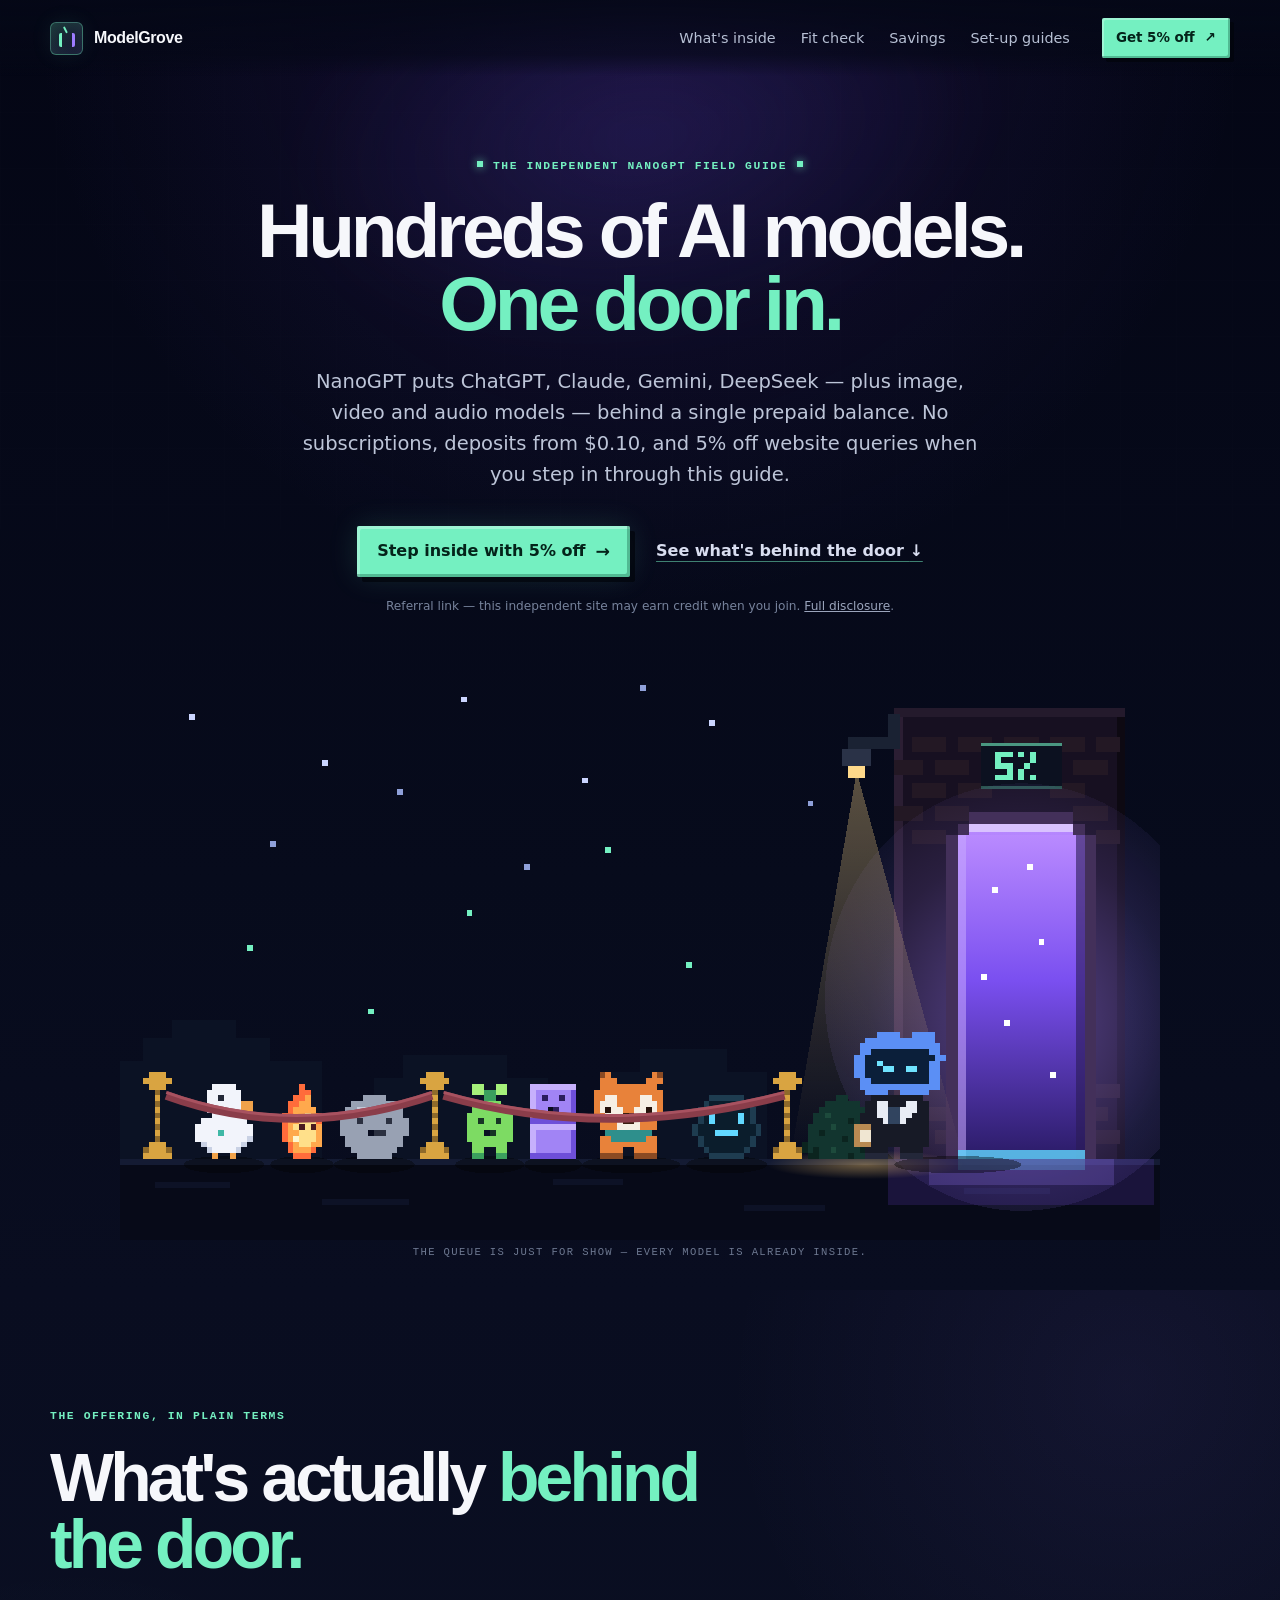
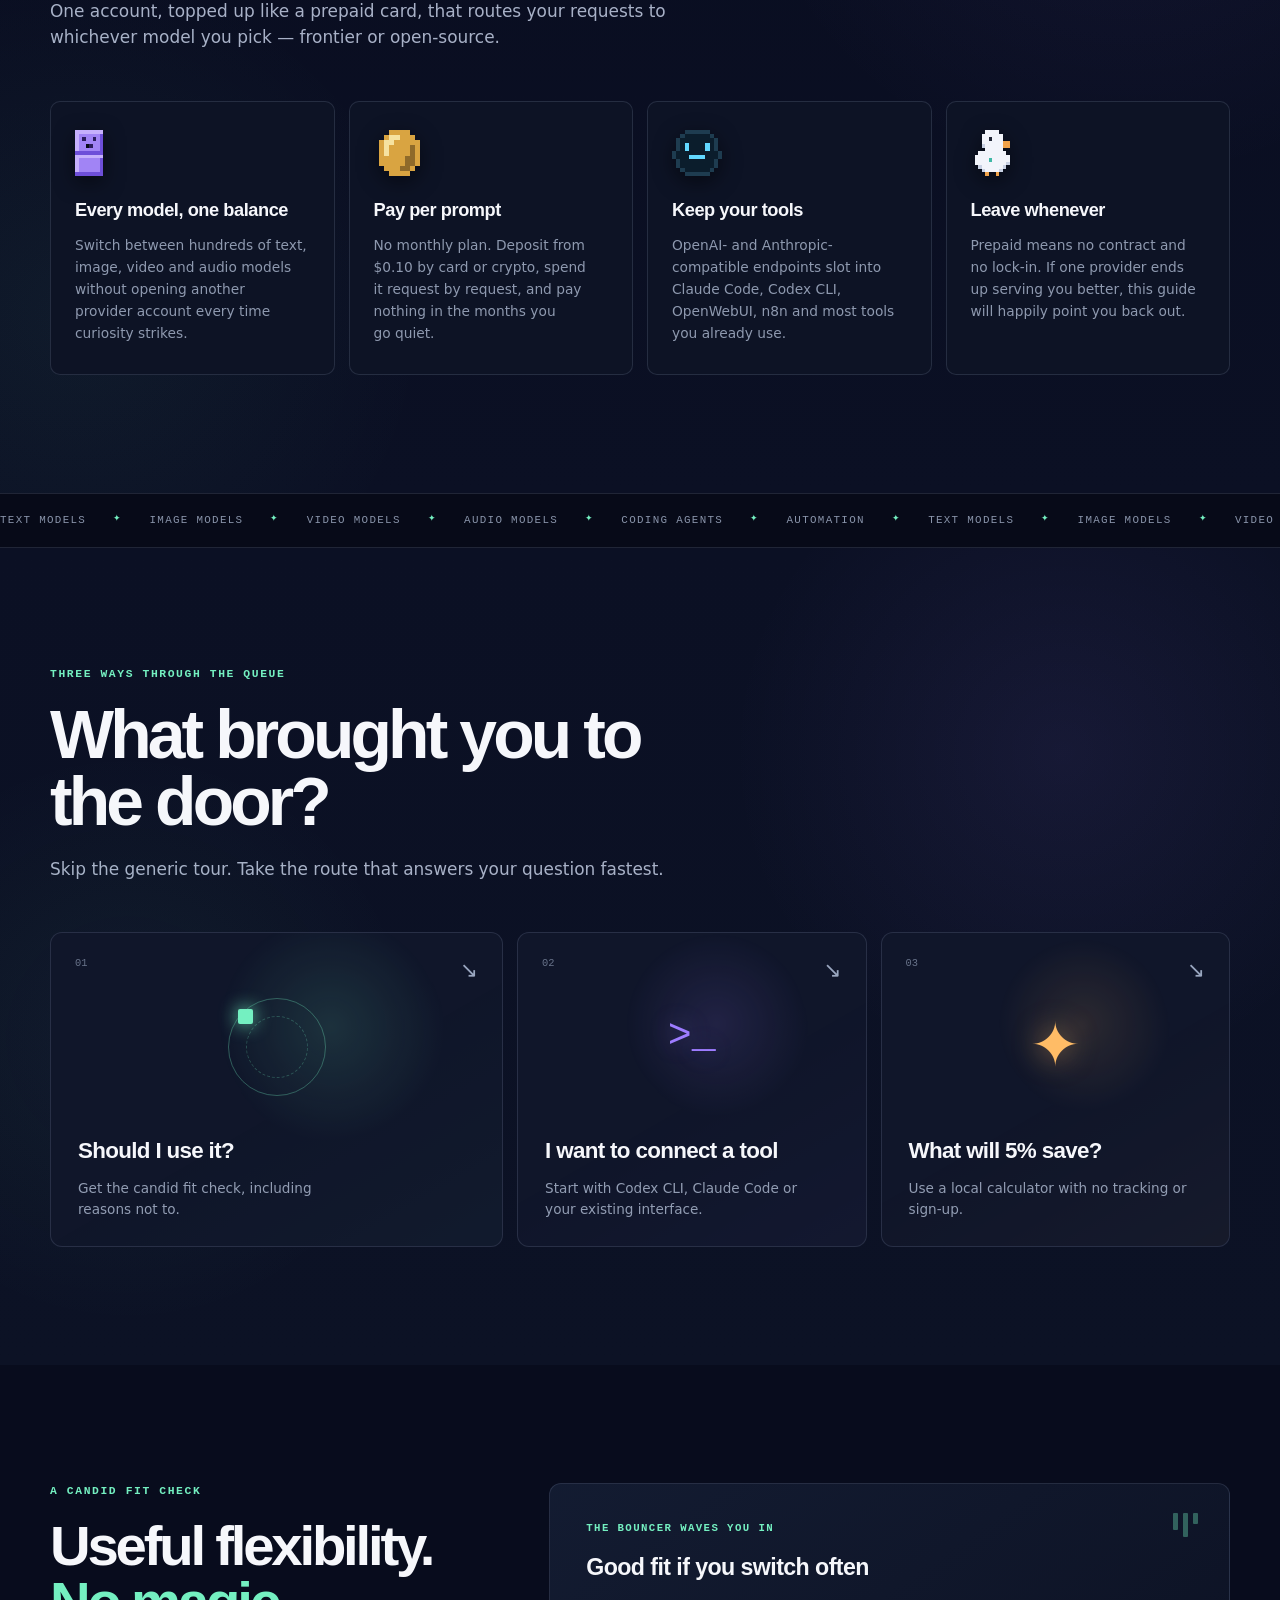
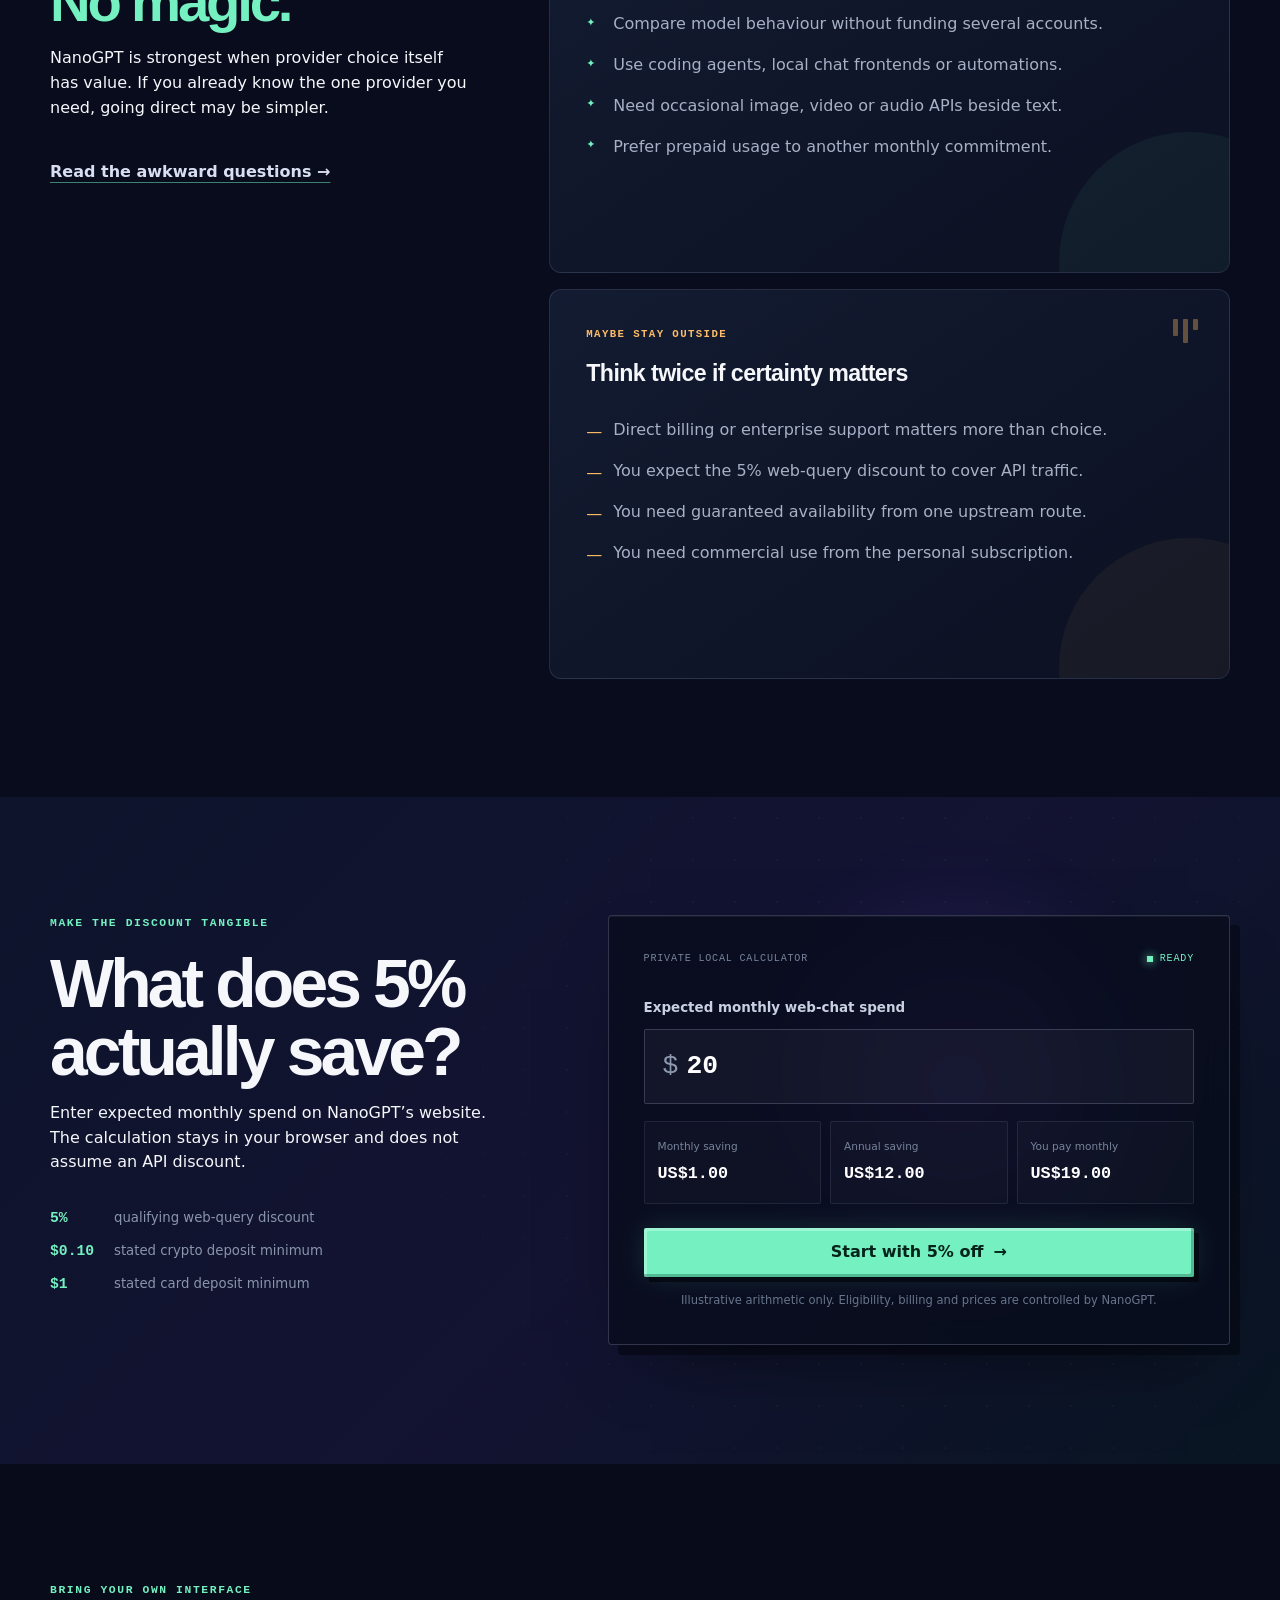
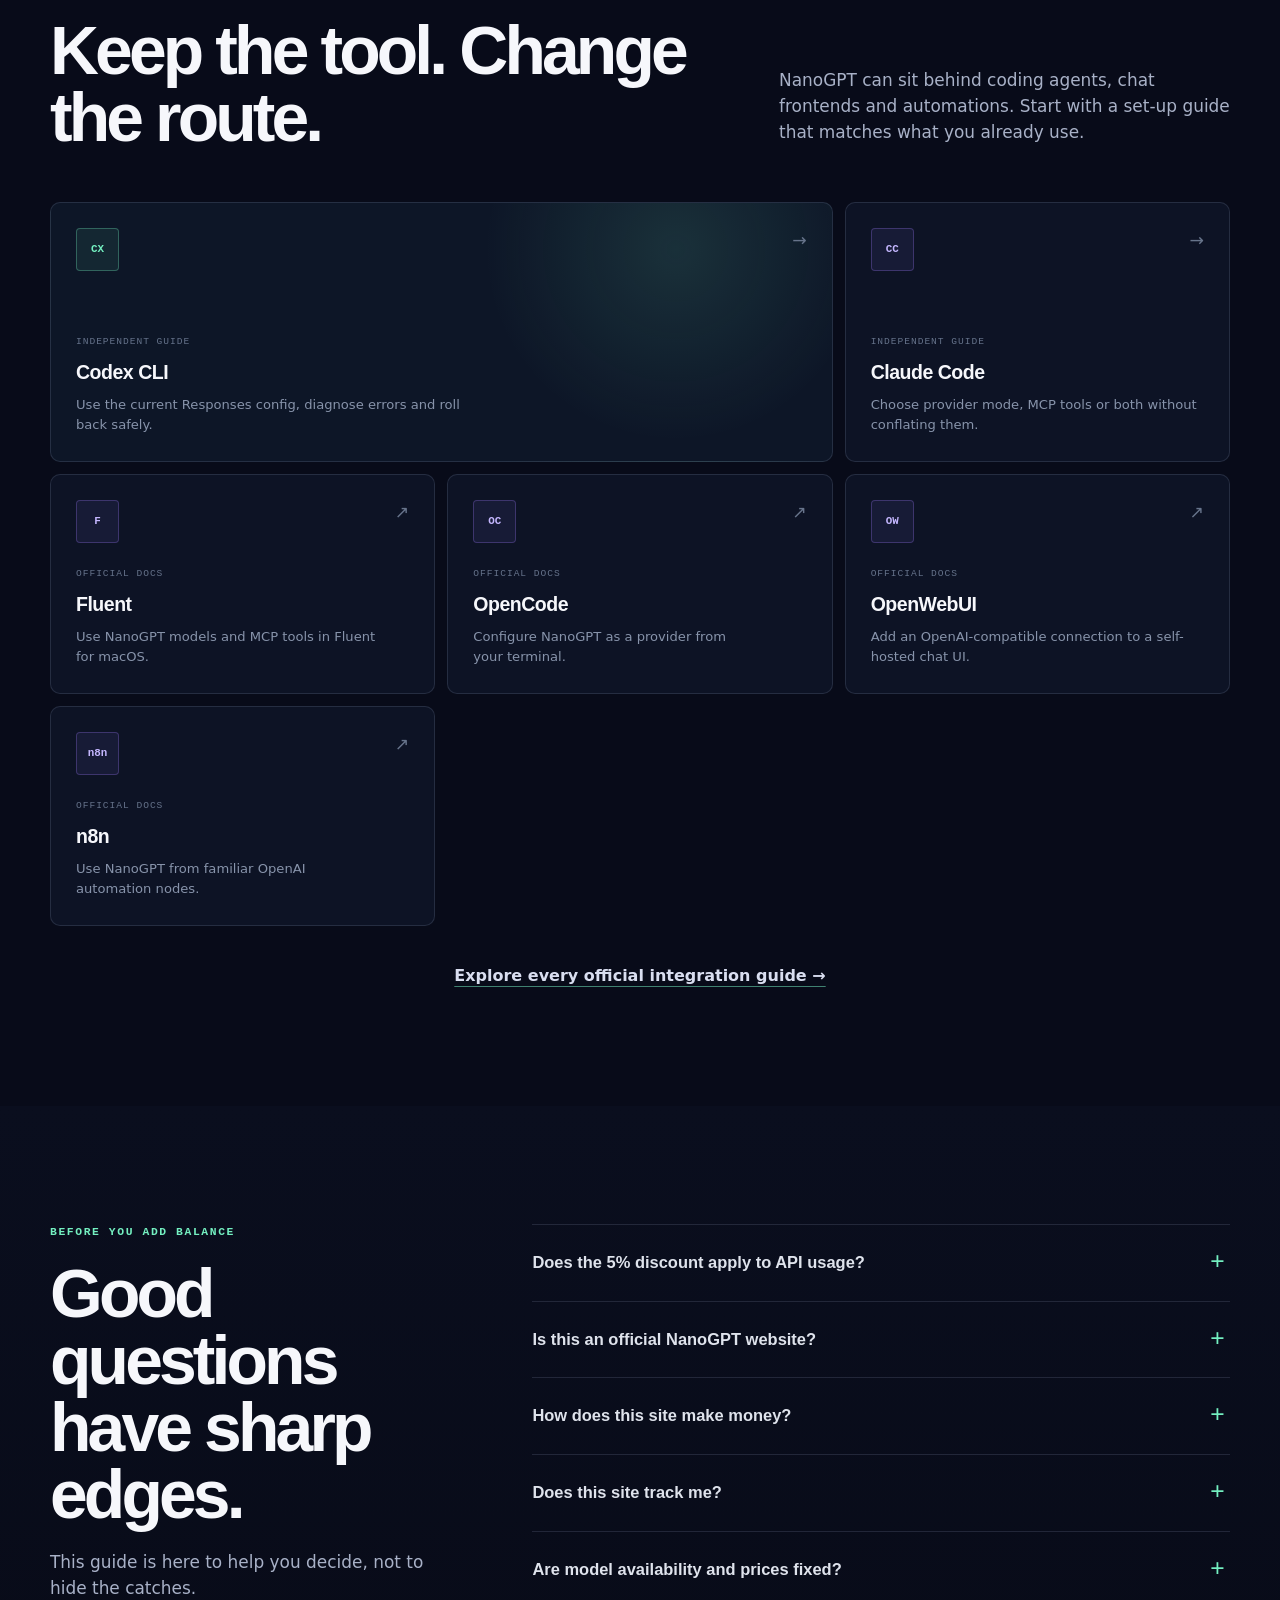
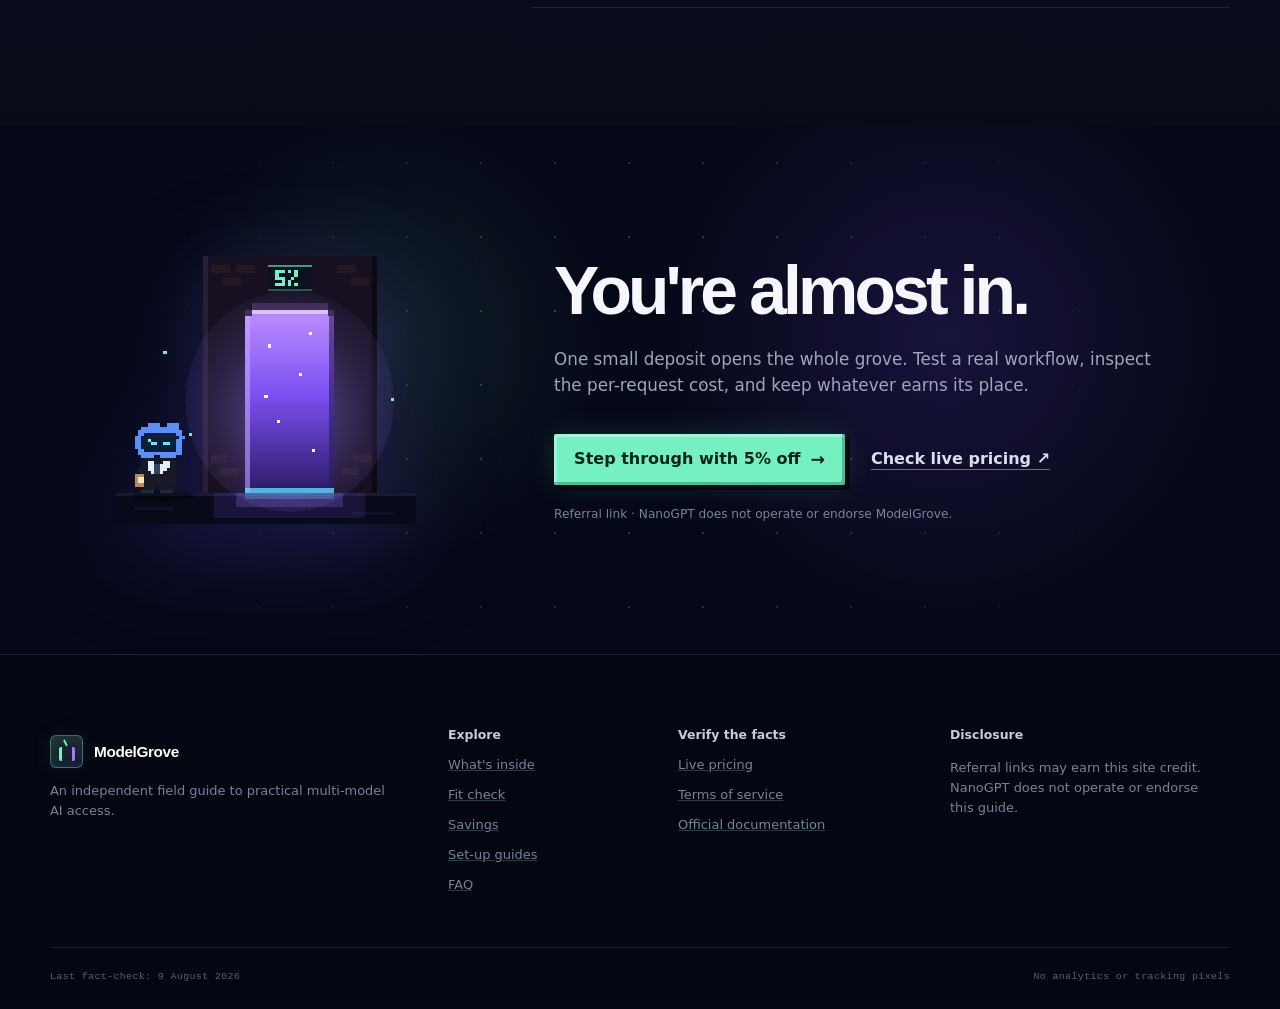
==== commit 675ea4e1: "Redesign hero as pixel-art queue scene and clarify the offering - Replace the CSS-blob grove illustr" ====
--- a/index.html
+++ b/index.html
@@ -3,12 +3,12 @@
 <head>
   <meta charset="utf-8">
   <meta name="viewport" content="width=device-width, initial-scale=1">
-  <meta name="description" content="An independent guide to NanoGPT: compare the fit, connect coding tools and get 5% off qualifying website queries.">
+  <meta name="description" content="An independent guide to NanoGPT: hundreds of AI models on one prepaid balance. See if it fits, connect your tools and get 5% off website queries.">
   <meta name="theme-color" content="#050817">
   <link rel="canonical" href="https://modelgrove.dev/">
   <meta property="og:type" content="website">
-  <meta property="og:title" content="ModelGrove — A whole grove of AI models. One balance.">
-  <meta property="og:description" content="A candid independent guide to NanoGPT, practical integrations and a 5% website-query discount.">
+  <meta property="og:title" content="ModelGrove — Hundreds of AI models. One door in.">
+  <meta property="og:description" content="See what's behind the door: ChatGPT, Claude, Gemini and hundreds more on one prepaid balance — plus 5% off web queries.">
   <meta property="og:url" content="https://modelgrove.dev/">
   <meta name="twitter:card" content="summary">
   <title>ModelGrove — A whole grove of AI models. One balance.</title>
@@ -37,60 +37,336 @@
         <span>ModelGrove</span>
       </a>
       <div class="nav-links">
-        <a href="#paths">Find your path</a>
+        <a href="#offer">What's inside</a>
         <a href="#fit">Fit check</a>
         <a href="#calculator">Savings</a>
         <a href="#integrations">Set-up guides</a>
       </div>
-      <a class="button button-small" href="https://nano-gpt.com/r/MRpqWxhj" target="_blank" rel="sponsored nofollow noopener">Try with 5% off <span aria-hidden="true">↗</span></a>
+      <a class="button button-small" href="https://nano-gpt.com/r/MRpqWxhj" target="_blank" rel="sponsored nofollow noopener">Get 5% off <span aria-hidden="true">↗</span></a>
     </nav>
   </header>
 
   <main id="main">
     <section class="hero" id="top">
       <div class="hero-aurora" aria-hidden="true"></div>
-      <div class="hero-grid shell">
-        <div class="hero-copy">
-          <p class="eyebrow"><span class="eyebrow-pulse" aria-hidden="true"></span>Advertisement · referral link</p>
-          <h1>A whole grove of AI models. <em>One balance.</em></h1>
-          <p class="lede">Explore text, image, video and audio models without opening another provider account every time curiosity strikes.</p>
-          <div class="hero-actions">
-            <a class="button button-primary" href="https://nano-gpt.com/r/MRpqWxhj" target="_blank" rel="sponsored nofollow noopener">Start with 5% off web queries <span class="button-arrow" aria-hidden="true">→</span></a>
-            <a class="text-link" href="#paths">Find your path <span aria-hidden="true">↓</span></a>
-          </div>
-          <p class="microcopy"><strong>Clear referral disclosure:</strong> you currently receive 5% off qualifying NanoGPT website queries. This independent site may receive platform credit after a qualifying purchase. Terms can change.</p>
-          <div class="hero-proof">
-            <span><b aria-hidden="true">◆</b> Prepaid</span>
-            <span><b aria-hidden="true">◆</b> OpenAI-compatible</span>
-            <span><b aria-hidden="true">◆</b> Low minimum deposit</span>
-          </div>
-        </div>
-
-        <div class="grove-scene" aria-hidden="true">
-          <div class="moon"></div>
-          <div class="stars"><i></i><i></i><i></i><i></i><i></i><i></i><i></i></div>
-          <div class="tree tree-one"><i></i><i></i><i></i></div>
-          <div class="tree tree-two"><i></i><i></i><i></i></div>
-          <div class="tree tree-three"><i></i><i></i><i></i></div>
-          <div class="portal"><span></span></div>
-          <div class="stone-path"></div>
-          <div class="model-spirit spirit-ember"><i></i></div>
-          <div class="model-spirit spirit-sprout"><i></i><b></b></div>
-          <div class="model-spirit spirit-crystal"><i></i></div>
-          <div class="model-spirit spirit-cube"><i></i></div>
-          <div class="model-spirit spirit-guide"><i></i><b></b></div>
-          <div class="fireflies"><i></i><i></i><i></i><i></i><i></i><i></i></div>
-          <div class="scene-caption"><span>Many models</span><i></i><span>One route</span></div>
-        </div>
-      </div>
-      <a class="scroll-cue" href="#paths" aria-label="Continue to choose your path"><span></span>Choose a path</a>
+      <div class="shell hero-copy">
+        <p class="eyebrow">The independent NanoGPT field guide</p>
+        <h1>Hundreds of AI models. <em>One door in.</em></h1>
+        <p class="lede">NanoGPT puts ChatGPT, Claude, Gemini, DeepSeek — plus image, video and audio models — behind a single prepaid balance. No subscriptions, deposits from $0.10, and 5% off website queries when you step in through this guide.</p>
+        <div class="hero-actions">
+          <a class="button button-primary" href="https://nano-gpt.com/r/MRpqWxhj" target="_blank" rel="sponsored nofollow noopener">Step inside with 5% off <span class="button-arrow" aria-hidden="true">→</span></a>
+          <a class="text-link" href="#offer">See what's behind the door <span aria-hidden="true">↓</span></a>
+        </div>
+        <p class="microcopy">Referral link — this independent site may earn credit when you join. <a href="#questions">Full disclosure</a>.</p>
+      </div>
+      <div class="grove-scene">
+        <svg class="pixel-scene" viewBox="0 0 360 200" shape-rendering="crispEdges" role="img" aria-label="Pixel-art night scene: a queue of friendly AI model characters — a duck, a flame, a rock, a sprout, purple cubes, a red panda and a small robot — wait behind a velvet rope while a cloud doorman with a terminal-screen face welcomes them through a glowing doorway.">
+  <defs>
+    <linearGradient id="door-glow" x1="0" y1="0" x2="0" y2="1">
+      <stop offset="0" stop-color="#b98aff"/>
+      <stop offset=".45" stop-color="#7a4ff0"/>
+      <stop offset="1" stop-color="#2a1b66"/>
+    </linearGradient>
+    <radialGradient id="door-halo" cx=".5" cy=".55" r=".65">
+      <stop offset="0" stop-color="#9d7cff" stop-opacity=".5"/>
+      <stop offset=".6" stop-color="#9d7cff" stop-opacity=".14"/>
+      <stop offset="1" stop-color="#9d7cff" stop-opacity="0"/>
+    </radialGradient>
+    <radialGradient id="lamp-pool" cx=".5" cy=".5" r=".5">
+      <stop offset="0" stop-color="#ffcf7a" stop-opacity=".4"/>
+      <stop offset="1" stop-color="#ffcf7a" stop-opacity="0"/>
+    </radialGradient>
+    <linearGradient id="lamp-cone" x1="0" y1="0" x2="0" y2="1">
+      <stop offset="0" stop-color="#ffd98a" stop-opacity=".34"/>
+      <stop offset="1" stop-color="#ffd98a" stop-opacity="0"/>
+    </linearGradient>
+  </defs>
+
+  <g class="scene-sky">
+    <g class="scene-stars">
+      <rect x="24" y="18" width="2" height="2" fill="#cbd5ff"/>
+      <rect x="70" y="34" width="2" height="2" fill="#cbd5ff"/>
+      <rect x="118" y="12" width="2" height="2" fill="#cbd5ff"/>
+      <rect x="160" y="40" width="2" height="2" fill="#cbd5ff"/>
+      <rect x="204" y="20" width="2" height="2" fill="#cbd5ff"/>
+      <rect x="52" y="62" width="2" height="2" fill="#8fa0d9"/>
+      <rect x="140" y="70" width="2" height="2" fill="#8fa0d9"/>
+      <rect x="238" y="48" width="2" height="2" fill="#8fa0d9"/>
+      <rect x="96" y="44" width="2" height="2" fill="#8fa0d9"/>
+      <rect x="180" y="8" width="2" height="2" fill="#8fa0d9"/>
+    </g>
+  </g>
+
+  <g class="scene-floor">
+    <rect x="0" y="172" width="360" height="28" fill="#070a18"/>
+    <rect x="0" y="172" width="360" height="2" fill="#141b33"/>
+    <rect x="12" y="180" width="26" height="2" fill="#0d1226"/>
+    <rect x="70" y="186" width="30" height="2" fill="#0d1226"/>
+    <rect x="150" y="179" width="24" height="2" fill="#0d1226"/>
+    <rect x="216" y="188" width="28" height="2" fill="#0d1226"/>
+    <rect x="292" y="182" width="30" height="2" fill="#0d1226"/>
+  </g>
+
+  <!-- background hedge for depth -->
+  <g class="scene-hedge" fill="#0b1224">
+    <rect x="0" y="138" width="70" height="34"/>
+    <rect x="8" y="130" width="44" height="8"/>
+    <rect x="18" y="124" width="22" height="6"/>
+    <rect x="88" y="144" width="60" height="28"/>
+    <rect x="98" y="136" width="36" height="8"/>
+    <rect x="170" y="142" width="54" height="30"/>
+    <rect x="180" y="134" width="30" height="8"/>
+  </g>
+
+  <!-- doorway wall -->
+  <g class="scene-door">
+    <rect x="268" y="16" width="80" height="156" fill="#171021"/>
+    <rect x="268" y="16" width="3" height="156" fill="#2b1e33"/>
+    <rect x="345" y="16" width="3" height="156" fill="#0d0912"/>
+    <rect x="268" y="16" width="80" height="3" fill="#241a2c"/>
+    <g fill="#231824">
+      <rect x="274" y="26" width="12" height="5"/><rect x="290" y="26" width="12" height="5"/><rect x="306" y="26" width="12" height="5"/><rect x="322" y="26" width="12" height="5"/><rect x="338" y="26" width="8" height="5"/>
+      <rect x="268" y="34" width="10" height="5"/><rect x="282" y="34" width="12" height="5"/><rect x="298" y="34" width="12" height="5"/><rect x="314" y="34" width="12" height="5"/><rect x="330" y="34" width="12" height="5"/>
+      <rect x="274" y="42" width="12" height="5"/><rect x="290" y="42" width="12" height="5"/><rect x="322" y="42" width="12" height="5"/>
+      <rect x="268" y="50" width="10" height="5"/><rect x="282" y="50" width="12" height="5"/><rect x="330" y="50" width="12" height="5"/>
+      <rect x="274" y="58" width="12" height="5"/><rect x="338" y="58" width="8" height="5"/>
+      <rect x="268" y="146" width="10" height="5"/><rect x="338" y="146" width="8" height="5"/>
+      <rect x="274" y="154" width="12" height="5"/><rect x="330" y="154" width="12" height="5"/>
+      <rect x="268" y="162" width="10" height="5"/><rect x="282" y="162" width="12" height="5"/><rect x="338" y="162" width="8" height="5"/>
+    </g>
+    <g class="neon-sign">
+      <rect x="298" y="28" width="28" height="16" fill="#0c1120"/>
+      <rect x="298" y="28" width="28" height="1" fill="#74f0c1" opacity=".6"/>
+      <rect x="298" y="43" width="28" height="1" fill="#74f0c1" opacity=".3"/>
+      <g transform="translate(303 31) scale(2)"><path fill="#74f0c1" d="M0 0h3v1h-3zM0 1h1v1h-1zM0 2h3v1h-3zM2 3h1v1h-1zM0 4h3v1h-3zM4 0h1v1h-1zM6 0h1v1h-1zM6 1h1v1h-1zM5 2h1v1h-1zM4 3h1v1h-1zM4 4h1v1h-1zM6 4h1v1h-1z"/></g>
+    </g>
+    <ellipse class="portal-halo" cx="312" cy="116" rx="68" ry="74" fill="url(#door-halo)"/>
+    <g class="portal">
+      <rect x="286" y="60" width="52" height="112" fill="#43305a"/>
+      <rect x="290" y="56" width="44" height="116" fill="#43305a"/>
+      <rect x="294" y="52" width="36" height="120" fill="#43305a"/>
+      <rect x="294" y="56" width="36" height="116" fill="url(#door-glow)"/>
+      <rect x="290" y="60" width="44" height="112" fill="url(#door-glow)"/>
+      <rect x="294" y="56" width="36" height="3" fill="#d9c2ff"/>
+      <rect x="290" y="60" width="3" height="112" fill="#c9a9ff" opacity=".55"/>
+      <rect x="331" y="60" width="3" height="112" fill="#2a1b55" opacity=".6"/>
+      <g class="portal-sparkles" fill="#fff">
+        <rect class="pk pk-1" x="302" y="78" width="2" height="2"/>
+        <rect class="pk pk-2" x="318" y="96" width="2" height="2"/>
+        <rect class="pk pk-3" x="306" y="124" width="2" height="2"/>
+        <rect class="pk pk-4" x="314" y="70" width="2" height="2"/>
+        <rect class="pk pk-5" x="298" y="108" width="2" height="2"/>
+        <rect class="pk pk-6" x="322" y="142" width="2" height="2"/>
+      </g>
+      <rect x="290" y="169" width="44" height="3" fill="#62d8ff" opacity=".8"/>
+    </g>
+    <rect class="portal-spill" x="266" y="172" width="92" height="16" fill="#7a4ff0" opacity=".16"/>
+    <rect class="portal-spill" x="280" y="172" width="64" height="9" fill="#9d7cff" opacity=".22"/>
+    <rect class="portal-spill" x="290" y="172" width="44" height="4" fill="#62d8ff" opacity=".25"/>
+  </g>
+
+  <!-- lamp -->
+  <g class="scene-lamp">
+    <rect x="252" y="26" width="18" height="4" fill="#1a2233"/>
+    <rect x="266" y="18" width="4" height="10" fill="#1a2233"/>
+    <rect x="250" y="30" width="10" height="6" fill="#2a3247"/>
+    <rect x="252" y="36" width="6" height="4" fill="#ffd98a"/>
+    <polygon class="lamp-beam" points="255,38 232,172 292,172" fill="url(#lamp-cone)"/>
+    <ellipse cx="258" cy="174" rx="34" ry="5" fill="url(#lamp-pool)"/>
+  </g>
+
+  <!-- bush -->
+      <g class="scene-bush" transform="translate(236 150) scale(2)">
+        <g class="sprite-body">
+          <path fill="#12352f" d="M6 0h2v1h-2zM4 1h6v1h-6zM3 2h8v1h-8zM2 3h2v1h-2zM5 3h7v1h-7zM2 4h6v1h-6zM9 4h3v1h-3zM1 5h4v1h-4zM6 5h7v1h-7zM1 6h2v1h-2zM4 6h6v1h-6zM11 6h2v1h-2zM1 7h6v1h-6zM8 7h6v1h-6zM1 8h12v1h-12zM1 9h1v1h-1zM3 9h2v1h-2zM6 9h4v1h-4zM11 9h2v1h-2zM3 10h5v1h-5zM9 10h3v1h-3z"/>
+          <path fill="#1d4a3c" d="M4 3h1v1h-1zM5 5h1v1h-1zM10 6h1v1h-1zM5 9h1v1h-1z"/>
+          <path fill="#0b241f" d="M8 4h1v1h-1zM3 6h1v1h-1zM7 7h1v1h-1zM0 8h1v1h-1zM13 8h1v1h-1zM0 9h1v1h-1zM2 9h1v1h-1zM10 9h1v1h-1zM13 9h1v1h-1zM1 10h2v1h-2zM8 10h1v1h-1zM12 10h1v1h-1z"/>
+        </g>
+      </g>
+
+      <ellipse cx="36" cy="174" rx="14" ry="3" fill="#000" opacity=".35"/>
+      <ellipse cx="63" cy="174" rx="11" ry="3" fill="#000" opacity=".35"/>
+      <ellipse cx="88" cy="174" rx="14" ry="3" fill="#000" opacity=".35"/>
+      <ellipse cx="128" cy="174" rx="12" ry="3" fill="#000" opacity=".35"/>
+      <ellipse cx="150" cy="174" rx="10" ry="3" fill="#000" opacity=".35"/>
+      <ellipse cx="177" cy="174" rx="17" ry="3" fill="#000" opacity=".35"/>
+      <ellipse cx="210" cy="174" rx="14" ry="3" fill="#000" opacity=".35"/>
+      <ellipse cx="290" cy="174" rx="22" ry="3" fill="#000" opacity=".4"/>
+
+  <!-- the queue -->
+      <g class="model-spirit spirit-duck" transform="translate(24 146) scale(2)">
+        <g class="sprite-body">
+          <path fill="#f2f4fb" d="M4 0h4v1h-4zM3 1h6v1h-6zM3 2h2v1h-2zM6 2h3v1h-3zM3 3h6v1h-6zM4 4h5v1h-5zM4 5h5v1h-5zM2 6h8v1h-8zM1 7h10v1h-10zM1 8h4v1h-4zM6 8h5v1h-5zM1 9h9v1h-9zM3 10h6v1h-6zM4 11h4v1h-4z"/>
+          <path fill="#232838" d="M5 2h1v1h-1z"/>
+          <path fill="#f0a24a" d="M9 3h2v1h-2zM9 4h2v1h-2zM4 12h1v1h-1zM7 12h1v1h-1z"/>
+          <path fill="#c9d1e4" d="M3 4h1v1h-1zM10 9h1v1h-1zM2 10h1v1h-1zM9 10h1v1h-1zM3 11h1v1h-1zM8 11h1v1h-1z"/>
+          <path fill="#3fb8a6" d="M5 8h1v1h-1z"/>
+        </g>
+      </g>
+      <g class="model-spirit spirit-flame" transform="translate(54 146) scale(2)">
+        <g class="sprite-body">
+          <path fill="#ff6c3b" d="M4 0h1v1h-1zM4 1h2v1h-2zM3 2h2v1h-2zM2 3h2v1h-2zM2 4h1v1h-1zM1 5h2v1h-2zM7 5h1v1h-1zM1 6h1v1h-1zM7 6h1v1h-1zM1 7h1v1h-1zM1 8h1v1h-1zM1 9h1v1h-1zM2 10h1v1h-1zM2 11h1v1h-1zM6 11h1v1h-1zM3 12h3v1h-3z"/>
+          <path fill="#ffa94d" d="M5 2h1v1h-1zM4 3h2v1h-2zM3 4h4v1h-4zM3 5h2v1h-2zM6 5h1v1h-1zM2 6h2v1h-2zM2 7h1v1h-1zM7 7h1v1h-1zM2 8h2v1h-2zM7 8h1v1h-1zM2 9h1v1h-1zM7 9h1v1h-1zM3 10h1v1h-1zM6 10h2v1h-2zM3 11h3v1h-3z"/>
+          <path fill="#ffe08a" d="M5 5h1v1h-1zM4 6h3v1h-3zM3 7h1v1h-1zM5 7h1v1h-1zM4 8h3v1h-3zM4 9h3v1h-3zM4 10h2v1h-2z"/>
+          <path fill="#4a1a20" d="M4 7h1v1h-1zM6 7h1v1h-1z"/>
+          <path fill="#fff6cf" d="M3 9h1v1h-1z"/>
+        </g>
+      </g>
+      <g class="model-spirit spirit-rock" transform="translate(76 150) scale(2)">
+        <g class="sprite-body">
+          <path fill="#98a1b3" d="M4 0h4v1h-4zM2 1h8v1h-8zM1 2h2v1h-2zM5 2h6v1h-6zM1 3h10v1h-10zM0 4h3v1h-3zM4 4h4v1h-4zM9 4h3v1h-3zM0 5h12v1h-12zM0 6h5v1h-5zM8 6h4v1h-4zM1 7h10v1h-10zM1 8h10v1h-10zM2 9h8v1h-8zM3 10h6v1h-6z"/>
+          <path fill="#c3cad9" d="M3 2h2v1h-2z"/>
+          <path fill="#2b3040" d="M3 4h1v1h-1zM8 4h1v1h-1zM6 6h2v1h-2z"/>
+        </g>
+      </g>
+      <g class="model-spirit spirit-sprout" transform="translate(118 146) scale(2)">
+        <g class="sprite-body">
+          <path fill="#a5f07a" d="M2 0h2v1h-2zM6 0h2v1h-2zM2 1h2v1h-2zM6 1h2v1h-2z"/>
+          <path fill="#3ba05e" d="M4 1h2v1h-2zM4 2h2v1h-2zM2 12h2v1h-2zM6 12h2v1h-2z"/>
+          <path fill="#7ddb63" d="M3 3h4v1h-4zM2 4h6v1h-6zM1 5h8v1h-8zM1 6h2v1h-2zM4 6h2v1h-2zM7 6h2v1h-2zM1 7h8v1h-8zM1 8h3v1h-3zM6 8h3v1h-3zM1 9h8v1h-8zM2 10h6v1h-6zM2 11h2v1h-2zM6 11h2v1h-2z"/>
+          <path fill="#173425" d="M3 6h1v1h-1zM6 6h1v1h-1zM5 8h1v1h-1z"/>
+        </g>
+      </g>
+      <g class="model-spirit spirit-cubes" transform="translate(142 146) scale(2)">
+        <g class="sprite-body">
+          <path fill="#c6b0fc" d="M0 0h8v1h-8zM0 1h1v1h-1zM0 2h1v1h-1zM0 3h1v1h-1zM0 4h1v1h-1zM0 5h1v1h-1zM0 7h8v1h-8zM0 8h1v1h-1zM0 9h1v1h-1zM0 10h1v1h-1zM0 11h1v1h-1z"/>
+          <path fill="#a184f5" d="M1 1h6v1h-6zM1 2h1v1h-1zM3 2h2v1h-2zM6 2h1v1h-1zM1 3h6v1h-6zM1 4h2v1h-2zM5 4h2v1h-2zM1 5h6v1h-6zM1 8h6v1h-6zM1 9h6v1h-6zM1 10h6v1h-6zM1 11h6v1h-6z"/>
+          <path fill="#6e4fd9" d="M7 1h1v1h-1zM7 2h1v1h-1zM7 3h1v1h-1zM7 4h1v1h-1zM7 5h1v1h-1zM0 6h8v1h-8zM7 8h1v1h-1zM7 9h1v1h-1zM7 10h1v1h-1zM7 11h1v1h-1zM0 12h8v1h-8z"/>
+          <path fill="#2c1d5e" d="M2 2h1v1h-1zM5 2h1v1h-1zM4 4h1v1h-1z"/>
+        </g>
+      </g>
+      <g class="model-spirit spirit-panda" transform="translate(162 142) scale(2)">
+        <g class="sprite-body">
+          <path fill="#8a4a23" d="M2 0h1v1h-1zM12 0h1v1h-1zM2 14h4v1h-4zM8 14h4v1h-4z"/>
+          <path fill="#e8823a" d="M3 0h1v1h-1zM11 0h1v1h-1zM2 1h3v1h-3zM10 1h3v1h-3zM2 2h10v1h-10zM1 3h12v1h-12zM1 4h2v1h-2zM5 4h4v1h-4zM11 4h2v1h-2zM1 5h1v1h-1zM5 5h4v1h-4zM12 5h1v1h-1zM1 6h1v1h-1zM6 6h2v1h-2zM12 6h1v1h-1zM1 7h2v1h-2zM11 7h2v1h-2zM2 8h3v1h-3zM9 8h3v1h-3zM2 9h3v1h-3zM9 9h3v1h-3zM2 11h2v1h-2zM10 11h2v1h-2zM2 12h10v1h-10zM2 13h4v1h-4zM8 13h4v1h-4z"/>
+          <path fill="#f6efe4" d="M3 4h2v1h-2zM9 4h2v1h-2zM2 5h3v1h-3zM9 5h3v1h-3zM2 6h1v1h-1zM4 6h2v1h-2zM8 6h2v1h-2zM11 6h1v1h-1zM3 7h3v1h-3zM8 7h3v1h-3zM5 8h1v1h-1zM8 8h1v1h-1zM5 9h4v1h-4z"/>
+          <path fill="#26130b" d="M3 6h1v1h-1zM10 6h1v1h-1z"/>
+          <path fill="#3a1d10" d="M6 7h2v1h-2zM6 8h2v1h-2z"/>
+          <path fill="#2e8f8c" d="M3 10h8v1h-8zM4 11h6v1h-6z"/>
+        </g>
+      </g>
+      <g class="model-spirit spirit-robot" transform="translate(198 150) scale(2)">
+        <g class="sprite-body">
+          <path fill="#1e3c50" d="M3 0h6v1h-6zM2 1h1v1h-1zM9 1h1v1h-1zM1 2h1v1h-1zM10 2h1v1h-1zM1 3h1v1h-1zM10 3h1v1h-1zM1 4h1v1h-1zM10 4h1v1h-1zM0 5h1v1h-1zM11 5h1v1h-1zM0 6h1v1h-1zM11 6h1v1h-1zM1 7h1v1h-1zM10 7h1v1h-1zM1 8h1v1h-1zM10 8h1v1h-1zM2 9h1v1h-1zM9 9h1v1h-1zM3 10h6v1h-6z"/>
+          <path fill="#0b1d2c" d="M3 1h6v1h-6zM2 2h8v1h-8zM2 3h1v1h-1zM4 3h4v1h-4zM9 3h1v1h-1zM2 4h1v1h-1zM4 4h4v1h-4zM9 4h1v1h-1zM1 5h10v1h-10zM1 6h3v1h-3zM8 6h3v1h-3zM2 7h8v1h-8zM2 8h8v1h-8zM3 9h6v1h-6z"/>
+          <path fill="#62d8ff" d="M3 3h1v1h-1zM8 3h1v1h-1zM3 4h1v1h-1zM8 4h1v1h-1zM4 6h4v1h-4z"/>
+        </g>
+      </g>
+      <g class="model-spirit spirit-bouncer" transform="translate(252 128) scale(2)">
+        <g class="sprite-body">
+          <path fill="#5b8ff5" d="M5 0h4v1h-4zM11 0h4v1h-4zM3 1h12v1h-12zM2 2h14v1h-14zM2 3h2v1h-2zM14 3h2v1h-2zM1 4h2v1h-2zM15 4h2v1h-2zM1 5h2v1h-2zM14 5h2v1h-2zM1 6h2v1h-2zM14 6h2v1h-2zM1 7h2v1h-2zM14 7h2v1h-2zM2 8h2v1h-2zM14 8h2v1h-2zM2 9h14v1h-14zM3 10h4v1h-4zM9 10h5v1h-5z"/>
+          <path fill="#0b1f3a" d="M4 3h10v1h-10zM3 4h12v1h-12zM3 5h2v1h-2zM6 5h8v1h-8zM3 6h3v1h-3zM8 6h2v1h-2zM12 6h2v1h-2zM3 7h11v1h-11zM4 8h10v1h-10z"/>
+          <path fill="#6fe3ff" d="M5 5h1v1h-1zM6 6h2v1h-2zM10 6h2v1h-2z"/>
+          <path fill="#171a26" d="M4 11h9v1h-9zM3 12h2v1h-2zM7 12h3v1h-3zM12 12h2v1h-2zM3 13h2v1h-2zM12 13h2v1h-2zM2 14h3v1h-3zM11 14h3v1h-3zM2 15h4v1h-4zM10 15h4v1h-4zM4 16h10v1h-10zM4 17h10v1h-10zM4 18h10v1h-10zM4 19h10v1h-10zM3 20h4v1h-4zM9 20h4v1h-4z"/>
+          <path fill="#e8ecf5" d="M5 12h2v1h-2zM10 12h2v1h-2zM5 13h2v1h-2zM9 13h3v1h-3zM5 14h2v1h-2zM9 14h2v1h-2zM6 15h1v1h-1zM9 15h1v1h-1z"/>
+          <path fill="#31445f" d="M7 13h2v1h-2zM7 14h2v1h-2zM7 15h2v1h-2z"/>
+          <path fill="#b98a52" d="M1 16h3v1h-3zM1 17h1v1h-1zM1 18h1v1h-1zM1 19h3v1h-3z"/>
+          <path fill="#f0e6d2" d="M2 17h2v1h-2zM2 18h2v1h-2z"/>
+          <path fill="#232739" d="M3 21h4v1h-4zM9 21h4v1h-4z"/>
+        </g>
+      </g>
+
+  <!-- velvet rope, in front of the queue -->
+  <g class="scene-rope">
+      <g class="rope-post" transform="translate(8 142) scale(2)">
+        <g class="sprite-body">
+          <path fill="#d9a441" d="M1 0h3v1h-3zM0 1h5v1h-5zM1 2h3v1h-3zM2 4h1v1h-1zM2 6h1v1h-1zM2 8h1v1h-1zM2 10h1v1h-1zM1 12h3v1h-3zM1 13h3v1h-3zM0 14h5v1h-5z"/>
+          <path fill="#8f6a2a" d="M2 3h1v1h-1zM2 5h1v1h-1zM2 7h1v1h-1zM2 9h1v1h-1zM2 11h1v1h-1zM0 13h1v1h-1zM4 13h1v1h-1z"/>
+        </g>
+      </g>
+      <g class="rope-post" transform="translate(104 142) scale(2)">
+        <g class="sprite-body">
+          <path fill="#d9a441" d="M1 0h3v1h-3zM0 1h5v1h-5zM1 2h3v1h-3zM2 4h1v1h-1zM2 6h1v1h-1zM2 8h1v1h-1zM2 10h1v1h-1zM1 12h3v1h-3zM1 13h3v1h-3zM0 14h5v1h-5z"/>
+          <path fill="#8f6a2a" d="M2 3h1v1h-1zM2 5h1v1h-1zM2 7h1v1h-1zM2 9h1v1h-1zM2 11h1v1h-1zM0 13h1v1h-1zM4 13h1v1h-1z"/>
+        </g>
+      </g>
+      <g class="rope-post" transform="translate(226 142) scale(2)">
+        <g class="sprite-body">
+          <path fill="#d9a441" d="M1 0h3v1h-3zM0 1h5v1h-5zM1 2h3v1h-3zM2 4h1v1h-1zM2 6h1v1h-1zM2 8h1v1h-1zM2 10h1v1h-1zM1 12h3v1h-3zM1 13h3v1h-3zM0 14h5v1h-5z"/>
+          <path fill="#8f6a2a" d="M2 3h1v1h-1zM2 5h1v1h-1zM2 7h1v1h-1zM2 9h1v1h-1zM2 11h1v1h-1zM0 13h1v1h-1zM4 13h1v1h-1z"/>
+        </g>
+      </g>
+    <path d="M16 150 Q 60 166 108 150" fill="none" stroke="#8a3d4a" stroke-width="3" shape-rendering="auto"/>
+    <path d="M16 149 Q 60 165 108 149" fill="none" stroke="#a85260" stroke-width="1" shape-rendering="auto"/>
+    <path d="M112 150 Q 168 166 230 150" fill="none" stroke="#8a3d4a" stroke-width="3" shape-rendering="auto"/>
+    <path d="M112 149 Q 168 165 230 149" fill="none" stroke="#a85260" stroke-width="1" shape-rendering="auto"/>
+  </g>
+
+  <g class="scene-fireflies" fill="#74f0c1">
+    <rect class="ff ff-1" x="44" y="98" width="2" height="2"/>
+    <rect class="ff ff-2" x="120" y="86" width="2" height="2"/>
+    <rect class="ff ff-3" x="196" y="104" width="2" height="2"/>
+    <rect class="ff ff-4" x="86" y="120" width="2" height="2"/>
+    <rect class="ff ff-5" x="168" y="64" width="2" height="2"/>
+  </g>
+</svg>
+        <p class="scene-caption">The queue is just for show — every model is already inside.</p>
+      </div>
+    </section>
+
+    <section class="section offer-section" id="offer">
+      <div class="shell">
+        <div class="section-heading reveal">
+          <p class="eyebrow">The offering, in plain terms</p>
+          <h2>What's actually <em>behind the door.</em></h2>
+          <p>One account, topped up like a prepaid card, that routes your requests to whichever model you pick — frontier or open-source.</p>
+        </div>
+        <div class="offer-grid">
+          <article class="offer-card reveal">
+            <svg class="pixel-icon" viewBox="0 0 8 13" shape-rendering="crispEdges" aria-hidden="true">
+  <path fill="#c6b0fc" d="M0 0h8v1h-8zM0 1h1v1h-1zM0 2h1v1h-1zM0 3h1v1h-1zM0 4h1v1h-1zM0 5h1v1h-1zM0 7h8v1h-8zM0 8h1v1h-1zM0 9h1v1h-1zM0 10h1v1h-1zM0 11h1v1h-1z"/>
+  <path fill="#a184f5" d="M1 1h6v1h-6zM1 2h1v1h-1zM3 2h2v1h-2zM6 2h1v1h-1zM1 3h6v1h-6zM1 4h2v1h-2zM5 4h2v1h-2zM1 5h6v1h-6zM1 8h6v1h-6zM1 9h6v1h-6zM1 10h6v1h-6zM1 11h6v1h-6z"/>
+  <path fill="#6e4fd9" d="M7 1h1v1h-1zM7 2h1v1h-1zM7 3h1v1h-1zM7 4h1v1h-1zM7 5h1v1h-1zM0 6h8v1h-8zM7 8h1v1h-1zM7 9h1v1h-1zM7 10h1v1h-1zM7 11h1v1h-1zM0 12h8v1h-8z"/>
+  <path fill="#2c1d5e" d="M2 2h1v1h-1zM5 2h1v1h-1zM4 4h1v1h-1z"/>
+</svg>
+            <h3>Every model, one balance</h3>
+            <p>Switch between hundreds of text, image, video and audio models without opening another provider account every time curiosity strikes.</p>
+          </article>
+          <article class="offer-card reveal">
+            <svg class="pixel-icon" viewBox="0 0 10 9" shape-rendering="crispEdges" aria-hidden="true">
+  <path fill="#d9a441" d="M3 0h4v1h-4zM2 1h1v1h-1zM5 1h3v1h-3zM1 2h1v1h-1zM4 2h5v1h-5zM1 3h1v1h-1zM3 3h4v1h-4zM8 3h1v1h-1zM1 4h1v1h-1zM3 4h4v1h-4zM8 4h1v1h-1zM1 5h5v1h-5zM8 5h1v1h-1zM1 6h5v1h-5zM8 6h1v1h-1zM2 7h3v1h-3zM7 7h1v1h-1zM3 8h4v1h-4z"/>
+  <path fill="#f6e2a0" d="M3 1h2v1h-2zM2 2h2v1h-2zM2 3h1v1h-1zM2 4h1v1h-1z"/>
+  <path fill="#8f6a2a" d="M7 3h1v1h-1zM7 4h1v1h-1zM6 5h2v1h-2zM6 6h2v1h-2zM5 7h2v1h-2z"/>
+</svg>
+            <h3>Pay per prompt</h3>
+            <p>No monthly plan. Deposit from $0.10 by card or crypto, spend it request by request, and pay nothing in the months you go quiet.</p>
+          </article>
+          <article class="offer-card reveal">
+            <svg class="pixel-icon" viewBox="0 0 12 11" shape-rendering="crispEdges" aria-hidden="true">
+  <path fill="#1e3c50" d="M3 0h6v1h-6zM2 1h1v1h-1zM9 1h1v1h-1zM1 2h1v1h-1zM10 2h1v1h-1zM1 3h1v1h-1zM10 3h1v1h-1zM1 4h1v1h-1zM10 4h1v1h-1zM0 5h1v1h-1zM11 5h1v1h-1zM0 6h1v1h-1zM11 6h1v1h-1zM1 7h1v1h-1zM10 7h1v1h-1zM1 8h1v1h-1zM10 8h1v1h-1zM2 9h1v1h-1zM9 9h1v1h-1zM3 10h6v1h-6z"/>
+  <path fill="#0b1d2c" d="M3 1h6v1h-6zM2 2h8v1h-8zM2 3h1v1h-1zM4 3h4v1h-4zM9 3h1v1h-1zM2 4h1v1h-1zM4 4h4v1h-4zM9 4h1v1h-1zM1 5h10v1h-10zM1 6h3v1h-3zM8 6h3v1h-3zM2 7h8v1h-8zM2 8h8v1h-8zM3 9h6v1h-6z"/>
+  <path fill="#62d8ff" d="M3 3h1v1h-1zM8 3h1v1h-1zM3 4h1v1h-1zM8 4h1v1h-1zM4 6h4v1h-4z"/>
+</svg>
+            <h3>Keep your tools</h3>
+            <p>OpenAI- and Anthropic-compatible endpoints slot into Claude Code, Codex CLI, OpenWebUI, n8n and most tools you already use.</p>
+          </article>
+          <article class="offer-card reveal">
+            <svg class="pixel-icon" viewBox="0 0 12 13" shape-rendering="crispEdges" aria-hidden="true">
+  <path fill="#f2f4fb" d="M4 0h4v1h-4zM3 1h6v1h-6zM3 2h2v1h-2zM6 2h3v1h-3zM3 3h6v1h-6zM4 4h5v1h-5zM4 5h5v1h-5zM2 6h8v1h-8zM1 7h10v1h-10zM1 8h4v1h-4zM6 8h5v1h-5zM1 9h9v1h-9zM3 10h6v1h-6zM4 11h4v1h-4z"/>
+  <path fill="#232838" d="M5 2h1v1h-1z"/>
+  <path fill="#f0a24a" d="M9 3h2v1h-2zM9 4h2v1h-2zM4 12h1v1h-1zM7 12h1v1h-1z"/>
+  <path fill="#c9d1e4" d="M3 4h1v1h-1zM10 9h1v1h-1zM2 10h1v1h-1zM9 10h1v1h-1zM3 11h1v1h-1zM8 11h1v1h-1z"/>
+  <path fill="#3fb8a6" d="M5 8h1v1h-1z"/>
+</svg>
+            <h3>Leave whenever</h3>
+            <p>Prepaid means no contract and no lock-in. If one provider ends up serving you better, this guide will happily point you back out.</p>
+          </article>
+        </div>
+      </div>
+    </section>
+
+    <section class="capability-ribbon" aria-label="Available model categories">
+      <div class="ribbon-track">
+        <span>Text models</span><i>✦</i><span>Image models</span><i>✦</i><span>Video models</span><i>✦</i><span>Audio models</span><i>✦</i><span>Coding agents</span><i>✦</i><span>Automation</span><i>✦</i>
+        <span aria-hidden="true">Text models</span><i aria-hidden="true">✦</i><span aria-hidden="true">Image models</span><i aria-hidden="true">✦</i><span aria-hidden="true">Video models</span><i aria-hidden="true">✦</i><span aria-hidden="true">Audio models</span><i aria-hidden="true">✦</i><span aria-hidden="true">Coding agents</span><i aria-hidden="true">✦</i><span aria-hidden="true">Automation</span><i aria-hidden="true">✦</i>
+      </div>
     </section>
 
     <section class="path-section section" id="paths">
       <div class="shell">
         <div class="section-heading reveal">
-          <p class="eyebrow">Three ways into the grove</p>
-          <h2>What brought you here?</h2>
+          <p class="eyebrow">Three ways through the queue</p>
+          <h2>What brought you to the door?</h2>
           <p>Skip the generic tour. Take the route that answers your question fastest.</p>
         </div>
         <div class="path-picker">
@@ -113,13 +389,6 @@
             <span class="path-arrow" aria-hidden="true">↘</span>
           </a>
         </div>
-      </div>
-    </section>
-
-    <section class="capability-ribbon" aria-label="Available model categories">
-      <div class="ribbon-track">
-        <span>Text models</span><i>✦</i><span>Image models</span><i>✦</i><span>Video models</span><i>✦</i><span>Audio models</span><i>✦</i><span>Coding agents</span><i>✦</i><span>Automation</span><i>✦</i>
-        <span aria-hidden="true">Text models</span><i aria-hidden="true">✦</i><span aria-hidden="true">Image models</span><i aria-hidden="true">✦</i><span aria-hidden="true">Video models</span><i aria-hidden="true">✦</i><span aria-hidden="true">Audio models</span><i aria-hidden="true">✦</i><span aria-hidden="true">Coding agents</span><i aria-hidden="true">✦</i><span aria-hidden="true">Automation</span><i aria-hidden="true">✦</i>
       </div>
     </section>
 
@@ -134,7 +403,7 @@
         <div class="fit-cards">
           <article class="fit-card good reveal">
             <div class="card-signal" aria-hidden="true"><span></span><span></span><span></span></div>
-            <p class="card-label">The trail is clear</p>
+            <p class="card-label">The bouncer waves you in</p>
             <h3>Good fit if you switch often</h3>
             <ul>
               <li>Compare model behaviour without funding several accounts.</li>
@@ -145,7 +414,7 @@
           </article>
           <article class="fit-card caution reveal">
             <div class="card-signal caution-signal" aria-hidden="true"><span></span><span></span><span></span></div>
-            <p class="card-label">Pause at the fork</p>
+            <p class="card-label">Maybe stay outside</p>
             <h3>Think twice if certainty matters</h3>
             <ul>
               <li>Direct billing or enterprise support matters more than choice.</li>
@@ -180,7 +449,7 @@
             <div><span>Annual saving</span><strong id="annual-saving">$12.00</strong></div>
             <div><span>You pay monthly</span><strong id="discounted-total">$19.00</strong></div>
           </div>
-          <a class="button button-primary button-wide" href="https://nano-gpt.com/r/MRpqWxhj" target="_blank" rel="sponsored nofollow noopener">Use the 5% invitation <span aria-hidden="true">→</span></a>
+          <a class="button button-primary button-wide" href="https://nano-gpt.com/r/MRpqWxhj" target="_blank" rel="sponsored nofollow noopener">Start with 5% off <span aria-hidden="true">→</span></a>
           <p class="fineprint">Illustrative arithmetic only. Eligibility, billing and prices are controlled by NanoGPT.</p>
         </div>
       </div>
@@ -236,16 +505,94 @@
     <section class="final-cta">
       <div class="final-stars" aria-hidden="true"></div>
       <div class="shell final-grid">
-        <div class="final-mark" aria-hidden="true"><span></span><i></i><b></b></div>
-        <div class="reveal">
-          <p class="eyebrow">Your next experiment can be small</p>
-          <h2>Open one gate.<br>Test one real workflow.</h2>
-          <p>The low stated deposit minimum makes a bounded trial sensible. Inspect the exact request cost before moving more usage.</p>
+        <div class="final-door reveal" aria-hidden="true">
+          <svg class="pixel-door" viewBox="0 0 190 170" shape-rendering="crispEdges" role="img" aria-label="Pixel-art close-up of the glowing doorway: the cloud doorman steps aside and waves you through.">
+  <defs>
+    <linearGradient id="f-door-glow" x1="0" y1="0" x2="0" y2="1">
+      <stop offset="0" stop-color="#b98aff"/>
+      <stop offset=".45" stop-color="#7a4ff0"/>
+      <stop offset="1" stop-color="#2a1b66"/>
+    </linearGradient>
+    <radialGradient id="f-door-halo" cx=".5" cy=".55" r=".65">
+      <stop offset="0" stop-color="#9d7cff" stop-opacity=".5"/>
+      <stop offset=".6" stop-color="#9d7cff" stop-opacity=".14"/>
+      <stop offset="1" stop-color="#9d7cff" stop-opacity="0"/>
+    </radialGradient>
+  </defs>
+  <g class="scene-floor">
+    <rect x="0" y="150" width="190" height="20" fill="#070a18"/>
+    <rect x="0" y="150" width="190" height="2" fill="#141b33"/>
+    <rect x="12" y="159" width="24" height="2" fill="#0d1226"/>
+    <rect x="150" y="162" width="26" height="2" fill="#0d1226"/>
+  </g>
+  <g class="scene-door">
+    <rect x="55" y="0" width="110" height="150" fill="#171021"/>
+    <rect x="55" y="0" width="3" height="150" fill="#2b1e33"/>
+    <rect x="162" y="0" width="3" height="150" fill="#0d0912"/>
+    <g fill="#231824">
+      <rect x="60" y="6" width="12" height="5"/><rect x="76" y="6" width="12" height="5"/><rect x="140" y="6" width="12" height="5"/>
+      <rect x="68" y="14" width="12" height="5"/><rect x="148" y="14" width="12" height="5"/>
+      <rect x="60" y="126" width="10" height="5"/><rect x="150" y="126" width="12" height="5"/>
+      <rect x="66" y="134" width="12" height="5"/><rect x="144" y="134" width="10" height="5"/>
+    </g>
+    <g class="neon-sign">
+      <rect x="96" y="6" width="28" height="16" fill="#0c1120"/>
+      <rect x="96" y="6" width="28" height="1" fill="#74f0c1" opacity=".6"/>
+      <rect x="96" y="21" width="28" height="1" fill="#74f0c1" opacity=".3"/>
+      <g transform="translate(101 9) scale(2)"><path fill="#74f0c1" d="M0 0h3v1h-3zM0 1h1v1h-1zM0 2h3v1h-3zM2 3h1v1h-1zM0 4h3v1h-3zM4 0h1v1h-1zM6 0h1v1h-1zM6 1h1v1h-1zM5 2h1v1h-1zM4 3h1v1h-1zM4 4h1v1h-1zM6 4h1v1h-1z"/></g>
+    </g>
+    <ellipse class="portal-halo" cx="110" cy="92" rx="66" ry="70" fill="url(#f-door-halo)"/>
+    <g class="portal">
+      <rect x="82" y="34" width="56" height="116" fill="#43305a"/>
+      <rect x="86" y="30" width="48" height="120" fill="#43305a"/>
+      <rect x="86" y="34" width="48" height="116" fill="url(#f-door-glow)"/>
+      <rect x="82" y="38" width="56" height="112" fill="url(#f-door-glow)"/>
+      <rect x="86" y="34" width="48" height="3" fill="#d9c2ff"/>
+      <rect x="82" y="38" width="3" height="112" fill="#c9a9ff" opacity=".55"/>
+      <rect x="135" y="38" width="3" height="112" fill="#2a1b55" opacity=".6"/>
+      <g class="portal-sparkles" fill="#fff">
+        <rect class="pk pk-1" x="96" y="56" width="2" height="2"/>
+        <rect class="pk pk-2" x="116" y="74" width="2" height="2"/>
+        <rect class="pk pk-3" x="102" y="104" width="2" height="2"/>
+        <rect class="pk pk-4" x="122" y="48" width="2" height="2"/>
+        <rect class="pk pk-5" x="94" y="88" width="2" height="2"/>
+        <rect class="pk pk-6" x="124" y="122" width="2" height="2"/>
+      </g>
+      <rect x="82" y="147" width="56" height="3" fill="#62d8ff" opacity=".8"/>
+    </g>
+    <rect class="portal-spill" x="62" y="150" width="96" height="16" fill="#7a4ff0" opacity=".16"/>
+    <rect class="portal-spill" x="76" y="150" width="68" height="9" fill="#9d7cff" opacity=".22"/>
+    <rect class="portal-spill" x="82" y="150" width="56" height="4" fill="#62d8ff" opacity=".25"/>
+  </g>
+  <ellipse cx="30" cy="152" rx="20" ry="3" fill="#000" opacity=".4"/>
+      <g class="model-spirit spirit-bouncer" transform="translate(10 106) scale(2)">
+        <g class="sprite-body">
+          <path fill="#5b8ff5" d="M5 0h4v1h-4zM11 0h4v1h-4zM3 1h12v1h-12zM2 2h14v1h-14zM2 3h2v1h-2zM14 3h2v1h-2zM1 4h2v1h-2zM15 4h2v1h-2zM1 5h2v1h-2zM14 5h2v1h-2zM1 6h2v1h-2zM14 6h2v1h-2zM1 7h2v1h-2zM14 7h2v1h-2zM2 8h2v1h-2zM14 8h2v1h-2zM2 9h14v1h-14zM3 10h4v1h-4zM9 10h5v1h-5z"/>
+          <path fill="#0b1f3a" d="M4 3h10v1h-10zM3 4h12v1h-12zM3 5h2v1h-2zM6 5h8v1h-8zM3 6h3v1h-3zM8 6h2v1h-2zM12 6h2v1h-2zM3 7h11v1h-11zM4 8h10v1h-10z"/>
+          <path fill="#6fe3ff" d="M5 5h1v1h-1zM6 6h2v1h-2zM10 6h2v1h-2z"/>
+          <path fill="#171a26" d="M4 11h9v1h-9zM3 12h2v1h-2zM7 12h3v1h-3zM12 12h2v1h-2zM3 13h2v1h-2zM12 13h2v1h-2zM2 14h3v1h-3zM11 14h3v1h-3zM2 15h4v1h-4zM10 15h4v1h-4zM4 16h10v1h-10zM4 17h10v1h-10zM4 18h10v1h-10zM4 19h10v1h-10zM3 20h4v1h-4zM9 20h4v1h-4z"/>
+          <path fill="#e8ecf5" d="M5 12h2v1h-2zM10 12h2v1h-2zM5 13h2v1h-2zM9 13h3v1h-3zM5 14h2v1h-2zM9 14h2v1h-2zM6 15h1v1h-1zM9 15h1v1h-1z"/>
+          <path fill="#31445f" d="M7 13h2v1h-2zM7 14h2v1h-2zM7 15h2v1h-2z"/>
+          <path fill="#b98a52" d="M1 16h3v1h-3zM1 17h1v1h-1zM1 18h1v1h-1zM1 19h3v1h-3z"/>
+          <path fill="#f0e6d2" d="M2 17h2v1h-2zM2 18h2v1h-2z"/>
+          <path fill="#232739" d="M3 21h4v1h-4zM9 21h4v1h-4z"/>
+        </g>
+      </g>
+  <g class="scene-fireflies" fill="#74f0c1">
+    <rect class="ff ff-1" x="30" y="60" width="2" height="2"/>
+    <rect class="ff ff-2" x="174" y="90" width="2" height="2"/>
+    <rect class="ff ff-3" x="46" y="112" width="2" height="2"/>
+  </g>
+</svg>
+        </div>
+        <div class="final-copy reveal">
+          <h2>You're almost in.</h2>
+          <p>One small deposit opens the whole grove. Test a real workflow, inspect the per-request cost, and keep whatever earns its place.</p>
           <div class="hero-actions">
-            <a class="button button-primary" href="https://nano-gpt.com/r/MRpqWxhj" target="_blank" rel="sponsored nofollow noopener">Try NanoGPT with 5% off <span aria-hidden="true">→</span></a>
+            <a class="button button-primary" href="https://nano-gpt.com/r/MRpqWxhj" target="_blank" rel="sponsored nofollow noopener">Step through with 5% off <span class="button-arrow" aria-hidden="true">→</span></a>
             <a class="text-link" href="https://nano-gpt.com/pricing" target="_blank" rel="noopener">Check live pricing ↗</a>
           </div>
-          <p class="microcopy">Referral links may earn this independent site platform credit. NanoGPT does not operate or endorse ModelGrove.</p>
+          <p class="microcopy">Referral link · NanoGPT does not operate or endorse ModelGrove.</p>
         </div>
       </div>
     </section>
@@ -254,13 +601,13 @@
   <footer class="footer">
     <div class="shell footer-grid">
       <div><a class="brand footer-brand" href="#top"><span class="brand-mark" aria-hidden="true"><i></i></span><span>ModelGrove</span></a><p>An independent field guide to practical multi-model AI access.</p></div>
-      <div><strong>Explore</strong><a href="#fit">Fit check</a><a href="#calculator">Savings</a><a href="#integrations">Set-up guides</a><a href="#questions">FAQ</a></div>
+      <div><strong>Explore</strong><a href="#offer">What's inside</a><a href="#fit">Fit check</a><a href="#calculator">Savings</a><a href="#integrations">Set-up guides</a><a href="#questions">FAQ</a></div>
       <div><strong>Verify the facts</strong><a href="https://nano-gpt.com/pricing" target="_blank" rel="noopener">Live pricing</a><a href="https://nano-gpt.com/legal/terms-of-service" target="_blank" rel="noopener">Terms of service</a><a href="https://docs.nano-gpt.com" target="_blank" rel="noopener">Official documentation</a></div>
       <div><strong>Disclosure</strong><p>Referral links may earn this site credit. NanoGPT does not operate or endorse this guide.</p></div>
     </div>
     <div class="shell footer-bottom"><span>Last fact-check: 9 August 2026</span><span>No analytics or tracking pixels</span></div>
   </footer>
 
-  <a class="mobile-cta" href="https://nano-gpt.com/r/MRpqWxhj" target="_blank" rel="sponsored nofollow noopener"><span>Referral link · Try with 5% off</span><b aria-hidden="true">→</b></a>
+  <a class="mobile-cta" href="https://nano-gpt.com/r/MRpqWxhj" target="_blank" rel="sponsored nofollow noopener"><span>Step inside · 5% off</span><b aria-hidden="true">→</b></a>
 </body>
 </html>
--- a/assets/styles.css
+++ b/assets/styles.css
@@ -37,19 +37,20 @@
 .site-header.is-scrolled { background: rgba(5,8,23,.86); border-bottom: 1px solid var(--line); backdrop-filter: blur(18px); }
 .nav { min-height: 76px; display: flex; align-items: center; gap: 32px; }
 .brand { display: inline-flex; align-items: center; gap: 11px; color: var(--ink); text-decoration: none; font-family: var(--heading-font); font-weight: 650; letter-spacing: -.025em; }
-.brand-mark { position: relative; display: grid; place-items: center; width: 33px; height: 33px; border: 1px solid rgba(116,240,193,.38); border-radius: 9px 9px 14px 14px; background: linear-gradient(145deg, rgba(116,240,193,.19), rgba(157,124,255,.12)); box-shadow: inset 0 0 14px rgba(116,240,193,.08), 0 0 22px rgba(116,240,193,.08); }
-.brand-mark::before { content: ""; width: 10px; height: 14px; border-left: 3px solid var(--mint); border-right: 3px solid var(--violet); border-radius: 4px 4px 9px 9px; transform: translateY(2px); }
-.brand-mark i { position: absolute; top: 3px; width: 2px; height: 7px; border-radius: 2px; background: var(--mint); transform: rotate(-27deg); transform-origin: bottom; }
+.brand-mark { position: relative; display: grid; place-items: center; width: 33px; height: 33px; border: 1px solid rgba(116,240,193,.38); border-radius: 6px; background: linear-gradient(145deg, rgba(116,240,193,.19), rgba(157,124,255,.12)); box-shadow: inset 0 0 14px rgba(116,240,193,.08), 0 0 22px rgba(116,240,193,.08); }
+.brand-mark::before { content: ""; width: 10px; height: 14px; border-left: 3px solid var(--mint); border-right: 3px solid var(--violet); border-radius: 2px; transform: translateY(2px); }
+.brand-mark i { position: absolute; top: 3px; width: 2px; height: 7px; border-radius: 1px; background: var(--mint); transform: rotate(-27deg); transform-origin: bottom; }
 .nav-links { margin-left: auto; display: flex; align-items: center; gap: 25px; }
 .nav-links a { position: relative; color: #b7c0d4; font-size: .9rem; text-decoration: none; }
-.nav-links a::after { content: ""; position: absolute; inset: auto 0 -8px; height: 1px; background: var(--mint); transform: scaleX(0); transform-origin: left; transition: transform .2s ease; }
+.nav-links a::after { content: ""; position: absolute; inset: auto 0 -8px; height: 2px; background: var(--mint); transform: scaleX(0); transform-origin: left; transition: transform .2s steps(4); }
 .nav-links a:hover { color: white; }
 .nav-links a:hover::after { transform: scaleX(1); }
 
-.button { display: inline-flex; min-height: 48px; align-items: center; justify-content: center; gap: 10px; padding: 12px 19px; border: 1px solid transparent; border-radius: 7px; color: var(--night); background: var(--mint); text-decoration: none; font-weight: 720; box-shadow: inset 0 1px rgba(255,255,255,.38), 0 12px 34px -16px rgba(116,240,193,.7); transition: transform .18s ease, background .18s ease, box-shadow .18s ease; }
-.button:hover { transform: translateY(-2px); background: #8af6cd; box-shadow: inset 0 1px rgba(255,255,255,.5), 0 16px 38px -14px rgba(116,240,193,.8); }
-.button:active { transform: translateY(0); }
-.button-small { min-height: 40px; padding: 8px 14px; font-size: .84rem; }
+/* Chunky game-cartridge buttons. */
+.button { position: relative; display: inline-flex; min-height: 48px; align-items: center; justify-content: center; gap: 10px; padding: 12px 20px; border: 0; border-radius: 2px; color: #04231a; background: var(--mint); text-decoration: none; font-weight: 750; box-shadow: inset -3px -3px 0 rgba(9,74,52,.32), inset 3px 3px 0 rgba(255,255,255,.3), 5px 5px 0 rgba(2,5,12,.72), 0 0 30px rgba(116,240,193,.14); transition: transform .12s ease, box-shadow .12s ease, background .12s ease; }
+.button:hover { transform: translate(-2px, -2px); background: #8af6cd; box-shadow: inset -3px -3px 0 rgba(9,74,52,.32), inset 3px 3px 0 rgba(255,255,255,.36), 7px 7px 0 rgba(2,5,12,.72), 0 0 42px rgba(116,240,193,.26); }
+.button:active { transform: translate(3px, 3px); box-shadow: inset -3px -3px 0 rgba(9,74,52,.32), inset 3px 3px 0 rgba(255,255,255,.3), 2px 2px 0 rgba(2,5,12,.72); }
+.button-small { min-height: 40px; padding: 8px 14px; font-size: .84rem; box-shadow: inset -2px -2px 0 rgba(9,74,52,.32), inset 2px 2px 0 rgba(255,255,255,.3), 4px 4px 0 rgba(2,5,12,.72); }
 .button-wide { width: 100%; margin-top: 24px; }
 .button-arrow { font-size: 1.08em; transition: transform .18s ease; }
 .button:hover .button-arrow { transform: translateX(3px); }
@@ -57,82 +58,51 @@
 .text-link { color: #d9def0; font-weight: 650; text-decoration-color: rgba(116,240,193,.52); text-decoration-thickness: 1px; text-underline-offset: 5px; transition: color .18s ease; }
 .text-link:hover { color: var(--mint); }
 
-.hero { position: relative; isolation: isolate; min-height: 100svh; overflow: hidden; display: flex; align-items: center; padding: 120px 0 98px; background: radial-gradient(circle at 72% 46%, rgba(83,47,171,.17), transparent 30%), linear-gradient(180deg, #040615 0%, #070b1c 68%, #090d20 100%); }
+/* Hero: poster layout above the pixel queue. */
+.hero { position: relative; isolation: isolate; overflow: hidden; padding: 158px 0 0; text-align: center; background: radial-gradient(circle at 50% 0%, rgba(83,47,171,.2), transparent 42%), linear-gradient(180deg, #040615 0%, #070b1c 68%, #090d20 100%); }
 .hero::before { content: ""; position: absolute; z-index: -2; inset: 0; opacity: .38; background-image: linear-gradient(rgba(255,255,255,.021) 1px, transparent 1px), linear-gradient(90deg, rgba(255,255,255,.018) 1px, transparent 1px); background-size: 56px 56px; mask-image: linear-gradient(to bottom, black, transparent 82%); }
-.hero-aurora { position: absolute; z-index: -1; width: 700px; height: 420px; right: -200px; top: 5%; border-radius: 50%; background: radial-gradient(ellipse, rgba(101,70,205,.16), transparent 66%); filter: blur(24px); transform: rotate(-18deg); }
-.hero-grid { display: grid; grid-template-columns: minmax(0, .91fr) minmax(520px, 1.09fr); gap: 36px; align-items: center; }
-.hero-copy { position: relative; z-index: 8; padding-top: 18px; }
+.hero-aurora { position: absolute; z-index: -1; width: 760px; height: 430px; left: 50%; top: -6%; border-radius: 50%; background: radial-gradient(ellipse, rgba(101,70,205,.18), transparent 66%); filter: blur(24px); transform: translateX(-50%) rotate(-8deg); }
+.hero-copy { position: relative; z-index: 8; max-width: 900px; animation: rise-in .8s cubic-bezier(.2,.7,.2,1) both; }
 .eyebrow { margin: 0 0 18px; color: var(--mint); font-family: var(--mono); font-size: .71rem; font-weight: 700; letter-spacing: .14em; text-transform: uppercase; }
-.eyebrow-pulse { display: inline-block; width: 7px; height: 7px; margin-right: 9px; border-radius: 50%; background: var(--mint); box-shadow: 0 0 0 5px rgba(116,240,193,.1), 0 0 15px var(--mint); animation: soft-pulse 2.8s ease-in-out infinite; }
+.hero-copy .eyebrow::before, .hero-copy .eyebrow::after { content: ""; display: inline-block; width: 6px; height: 6px; margin: 0 10px; background: var(--mint); box-shadow: 0 0 9px rgba(116,240,193,.8); vertical-align: 2px; }
 h1, h2, h3 { margin: 0; color: var(--ink); font-family: var(--heading-font); font-weight: 560; }
-h1 { max-width: 730px; font-size: clamp(3.7rem, 6.8vw, 6.7rem); line-height: .91; letter-spacing: -.069em; }
+h1 { margin-inline: auto; max-width: 860px; font-size: clamp(3.4rem, 6vw, 5.6rem); line-height: .95; letter-spacing: -.055em; }
 h1 em, h2 em { color: var(--mint); font-style: normal; }
-.lede { max-width: 630px; margin: 27px 0 0; color: #bdc5d8; font-size: clamp(1.08rem, 1.7vw, 1.3rem); line-height: 1.55; }
-.hero-actions { display: flex; align-items: center; gap: 24px; margin-top: 34px; }
-.microcopy { max-width: 680px; margin: 19px 0 0; color: #77839c; font-size: .76rem; line-height: 1.55; }
+.lede { max-width: 690px; margin: 26px auto 0; color: #bdc5d8; font-size: clamp(1.05rem, 1.6vw, 1.22rem); line-height: 1.6; }
+.hero-actions { display: flex; align-items: center; justify-content: center; gap: 26px; margin-top: 36px; }
+.microcopy { max-width: 640px; margin: 20px auto 0; color: #77839c; font-size: .76rem; line-height: 1.55; }
+.microcopy a { color: #9ba5bc; }
 .microcopy strong { color: #9ba5bc; }
-.hero-proof { display: flex; flex-wrap: wrap; gap: 11px 21px; margin-top: 26px; color: #9ca7bd; font-size: .78rem; }
-.hero-proof span { display: flex; align-items: center; gap: 8px; }
-.hero-proof b { color: var(--violet); font-size: .54rem; }
-.scroll-cue { position: absolute; z-index: 9; left: 50%; bottom: 24px; display: flex; flex-direction: column; align-items: center; gap: 9px; color: #737e95; font-family: var(--mono); font-size: .65rem; letter-spacing: .12em; text-decoration: none; text-transform: uppercase; transform: translateX(-50%); }
-.scroll-cue span { display: block; width: 1px; height: 25px; background: linear-gradient(var(--mint), transparent); animation: scroll-cue 2.2s ease-in-out infinite; }
-
-/* Original CSS illustration: a luminous path through the ModelGrove. */
-.grove-scene { position: relative; z-index: 2; min-height: 560px; margin-right: -90px; transform: perspective(1000px) rotateX(calc(var(--py) * -1deg)) rotateY(calc(var(--px) * 1deg)); transform-style: preserve-3d; transition: transform .12s linear; }
-.grove-scene::before { content: ""; position: absolute; z-index: -2; inset: 12% 2% 4% 8%; border-radius: 50%; background: radial-gradient(circle at 66% 42%, rgba(92,255,211,.14), transparent 10%), radial-gradient(circle at 68% 40%, rgba(121,83,255,.25), transparent 31%), radial-gradient(ellipse at center bottom, rgba(38,164,133,.11), transparent 54%); filter: blur(4px); }
-.grove-scene::after { content: ""; position: absolute; z-index: -3; inset: auto -12% 2% 0; height: 38%; background: radial-gradient(ellipse at 62% 82%, rgba(96,226,192,.12), transparent 39%), linear-gradient(175deg, transparent 10%, rgba(2,4,13,.8) 14%, #030510 75%); border-radius: 60% 20% 0 0; transform: rotate(-1deg); }
-.moon { position: absolute; top: 33px; right: 162px; width: 75px; height: 75px; border-radius: 50%; background: #d8ddff; box-shadow: 0 0 28px rgba(190,197,255,.48), 0 0 100px rgba(136,114,255,.22); opacity: .73; }
-.moon::after { content: ""; position: absolute; inset: 8px 0 0 15px; border-radius: 50%; background: #090d20; }
-.stars i { position: absolute; width: 2px; height: 2px; border-radius: 50%; background: #cbd5ff; box-shadow: 0 0 8px #cbd5ff; animation: twinkle 3.3s ease-in-out infinite; }
-.stars i:nth-child(1) { top: 12%; left: 20%; }
-.stars i:nth-child(2) { top: 21%; left: 42%; animation-delay: -.8s; }
-.stars i:nth-child(3) { top: 9%; right: 26%; animation-delay: -1.9s; }
-.stars i:nth-child(4) { top: 30%; right: 12%; animation-delay: -2.5s; }
-.stars i:nth-child(5) { top: 38%; left: 13%; animation-delay: -1.2s; }
-.stars i:nth-child(6) { top: 14%; right: 44%; animation-delay: -2.8s; }
-.stars i:nth-child(7) { top: 45%; right: 37%; animation-delay: -.4s; }
-.tree { position: absolute; bottom: 128px; width: 100px; height: 330px; transform-origin: bottom; filter: drop-shadow(0 12px 12px rgba(0,0,0,.6)); }
-.tree::before { content: ""; position: absolute; left: 43px; bottom: 0; width: 19px; height: 210px; background: linear-gradient(90deg, #070a14, #11172a 60%, #060812); border-radius: 60% 45% 8px 8px; transform: rotate(2deg); }
-.tree i { position: absolute; display: block; width: 85px; height: 116px; border-radius: 50% 50% 48% 42%; background: radial-gradient(circle at 58% 35%, #13283a, #07111e 62%); }
-.tree i:nth-child(1) { top: 12px; left: 8px; }
-.tree i:nth-child(2) { top: 82px; left: -12px; transform: scale(.92); }
-.tree i:nth-child(3) { top: 116px; left: 30px; transform: scale(.8); }
-.tree-one { left: 7%; transform: scale(1.08) rotate(-5deg); opacity: .88; }
-.tree-two { right: 0; bottom: 109px; transform: scale(1.28) rotate(5deg); opacity: .82; }
-.tree-three { right: 20%; bottom: 151px; transform: scale(.75); opacity: .52; }
-.portal { position: absolute; z-index: 2; right: 26%; bottom: 135px; width: 142px; height: 238px; border: 9px solid #25213a; border-bottom: 0; border-radius: 80px 80px 7px 7px; background: radial-gradient(circle at 52% 34%, rgba(230,255,250,.9), rgba(98,226,255,.76) 8%, rgba(121,83,255,.7) 38%, rgba(28,13,76,.75) 72%), linear-gradient(#36216c, #140c2f); box-shadow: inset 0 0 34px rgba(255,255,255,.2), 0 0 12px rgba(105,214,255,.65), 0 0 65px rgba(123,78,255,.38); overflow: hidden; }
-.portal::before { content: ""; position: absolute; inset: 11px; border: 1px solid rgba(220,255,255,.42); border-radius: 70px 70px 3px 3px; }
-.portal::after { content: ""; position: absolute; left: -30%; bottom: -5%; width: 160%; height: 30%; background: rgba(114,248,212,.3); filter: blur(14px); }
-.portal span { position: absolute; top: 41px; left: 29px; width: 59px; height: 118px; border-radius: 50%; border-left: 2px solid rgba(255,255,255,.45); transform: rotate(26deg); filter: blur(1px); }
-.stone-path { position: absolute; z-index: 1; right: 7%; bottom: 35px; width: 58%; height: 190px; clip-path: polygon(42% 0, 65% 0, 100% 100%, 0 100%); background: repeating-linear-gradient(169deg, transparent 0 21px, rgba(116,240,193,.08) 22px 24px), repeating-linear-gradient(78deg, rgba(34,40,64,.7) 0 35px, rgba(5,7,18,.88) 37px 40px); opacity: .86; transform: perspective(240px) rotateX(18deg); box-shadow: inset 0 30px 50px rgba(116,240,193,.08); }
-.model-spirit { position: absolute; z-index: 5; width: 58px; height: 58px; filter: drop-shadow(0 10px 7px rgba(0,0,0,.7)); animation: spirit-float 3.6s ease-in-out infinite; }
-.model-spirit::before, .model-spirit::after { content: ""; position: absolute; }
-.spirit-ember { left: 29%; bottom: 134px; border-radius: 52% 48% 45% 55%; background: radial-gradient(circle at 38% 32%, #fff0b8 0 5%, #ffba5e 7% 30%, #ff6c3b 68%, #8a2232); box-shadow: 0 0 25px rgba(255,118,54,.33); }
-.spirit-ember::before { left: 17px; top: -16px; width: 25px; height: 30px; border-radius: 80% 20% 62% 38%; background: #ff893e; transform: rotate(28deg); }
-.spirit-ember::after { left: 15px; top: 27px; width: 6px; height: 6px; border-radius: 50%; background: #351128; box-shadow: 23px 0 #351128; }
-.spirit-sprout { left: 39%; bottom: 108px; border-radius: 48% 52% 44% 56%; background: linear-gradient(145deg, #9deb7b, #39a865); animation-delay: -.9s; }
-.spirit-sprout::after { left: 15px; top: 28px; width: 5px; height: 5px; border-radius: 50%; background: #10291f; box-shadow: 22px 0 #10291f; }
-.spirit-sprout i, .spirit-sprout b { position: absolute; top: -17px; width: 28px; height: 16px; border-radius: 100% 10%; background: #7bea6a; }
-.spirit-sprout i { left: 5px; transform: rotate(26deg); }
-.spirit-sprout b { right: 3px; border-radius: 10% 100%; transform: rotate(-23deg); }
-.spirit-crystal { left: 49%; bottom: 151px; clip-path: polygon(50% 0, 95% 30%, 85% 86%, 50% 100%, 12% 84%, 3% 31%); background: linear-gradient(145deg, #9cf3ff, #3ba4dd 45%, #3158aa); animation-delay: -1.7s; }
-.spirit-crystal::after { left: 17px; top: 27px; width: 5px; height: 5px; border-radius: 50%; background: #10264c; box-shadow: 20px 0 #10264c; }
-.spirit-cube { left: 59%; bottom: 108px; border-radius: 9px; background: linear-gradient(145deg, #bc9aff, #6e4fd9); box-shadow: inset -8px -9px rgba(28,14,78,.28); animation-delay: -2.4s; }
-.spirit-cube::before { left: 14px; top: 27px; width: 5px; height: 5px; border-radius: 50%; background: #271b4e; box-shadow: 24px 0 #271b4e; }
-.spirit-guide { right: 11%; bottom: 118px; width: 72px; height: 49px; border: 3px solid #1e3c50; border-radius: 25px; background: linear-gradient(145deg, #17384a, #091926); box-shadow: 0 0 21px rgba(98,216,255,.18); animation-delay: -1.2s; }
-.spirit-guide::before { left: 19px; top: 18px; width: 7px; height: 7px; border-radius: 50%; background: var(--cyan); box-shadow: 28px 0 var(--cyan), 0 0 9px var(--cyan), 28px 0 9px var(--cyan); }
-.spirit-guide::after { left: -10px; bottom: -12px; width: 12px; height: 21px; border: 3px solid #1e3c50; border-radius: 5px 4px 9px 9px; box-shadow: 72px 0 0 -3px #0d2737, 72px 0 0 0 #1e3c50; }
-.spirit-guide i { position: absolute; left: 33px; top: -14px; width: 3px; height: 14px; background: #1e3c50; }
-.spirit-guide i::after { content: ""; position: absolute; top: -4px; left: -3px; width: 8px; height: 8px; border-radius: 50%; background: var(--cyan); box-shadow: 0 0 8px var(--cyan); }
-.fireflies i { position: absolute; z-index: 9; width: 4px; height: 4px; border-radius: 50%; background: var(--mint); box-shadow: 0 0 11px 3px rgba(116,240,193,.48); animation: firefly 5s ease-in-out infinite; }
-.fireflies i:nth-child(1) { left: 24%; top: 30%; }
-.fireflies i:nth-child(2) { left: 44%; top: 39%; animation-delay: -1.7s; }
-.fireflies i:nth-child(3) { right: 34%; top: 19%; animation-delay: -3.1s; }
-.fireflies i:nth-child(4) { right: 12%; top: 48%; animation-delay: -2.3s; }
-.fireflies i:nth-child(5) { left: 36%; top: 55%; animation-delay: -.8s; }
-.fireflies i:nth-child(6) { right: 27%; top: 60%; animation-delay: -4.2s; }
-.scene-caption { position: absolute; right: 23%; bottom: 41px; z-index: 8; display: flex; align-items: center; gap: 11px; color: #77859f; font-family: var(--mono); font-size: .61rem; letter-spacing: .12em; text-transform: uppercase; }
-.scene-caption i { width: 38px; height: 1px; background: linear-gradient(90deg, var(--violet), var(--mint)); }
+
+/* The pixel queue scene. */
+.grove-scene { position: relative; z-index: 2; width: min(1040px, calc(100% - 24px)); margin: 46px auto 0; animation: rise-in .9s cubic-bezier(.2,.7,.2,1) .15s both; }
+.pixel-scene { display: block; width: 100%; height: auto; transform: translate(calc(var(--px) * 8px), calc(var(--py) * 5px)); transition: transform .15s linear; }
+.scene-caption { margin: 4px 0 0; padding-bottom: 30px; color: #6d7890; font-family: var(--mono); font-size: .66rem; letter-spacing: .13em; text-transform: uppercase; }
+
+.model-spirit .sprite-body { animation: pixel-bob 1.7s steps(2, jump-none) infinite; }
+.spirit-flame .sprite-body { animation-delay: -.35s; }
+.spirit-rock .sprite-body { animation-duration: 2.3s; animation-delay: -.9s; }
+.spirit-sprout .sprite-body { animation-delay: -1.2s; }
+.spirit-cubes .sprite-body { animation-duration: 2.1s; animation-delay: -.6s; }
+.spirit-panda .sprite-body { animation-delay: -.15s; }
+.spirit-robot .sprite-body { animation-duration: 1.4s; animation-delay: -.5s; }
+.spirit-bouncer .sprite-body { animation: pixel-bob 3.4s steps(2, jump-none) infinite; }
+.scene-stars rect { animation: star-twinkle 3.2s steps(2, jump-none) infinite; }
+.scene-stars rect:nth-child(2n) { animation-delay: -1.1s; }
+.scene-stars rect:nth-child(3n) { animation-delay: -2.2s; }
+.scene-stars rect:nth-child(5n) { animation-delay: -.6s; }
+.portal-halo { animation: halo-pulse 4.2s ease-in-out infinite; }
+.portal-sparkles .pk { animation: star-twinkle 2.1s steps(2, jump-none) infinite; }
+.pk-2, .pk-5 { animation-delay: -.7s; }
+.pk-3, .pk-6 { animation-delay: -1.4s; }
+.pk-4 { animation-delay: -1s; }
+.neon-sign { animation: neon-flicker 7s steps(1) infinite; }
+.lamp-beam { animation: beam-breathe 5s ease-in-out infinite; }
+.scene-fireflies .ff { animation: firefly 5.4s ease-in-out infinite; }
+.ff-2 { animation-delay: -1.6s; }
+.ff-3 { animation-delay: -3.2s; }
+.ff-4 { animation-delay: -2.4s; }
+.ff-5 { animation-delay: -4.3s; }
 
 .section { position: relative; padding: 118px 0; }
 .section-heading { max-width: 790px; margin-bottom: 50px; }
@@ -140,7 +110,25 @@
 h2 { font-size: clamp(2.65rem, 5.3vw, 5.15rem); line-height: .99; letter-spacing: -.057em; }
 h3 { font-size: 1.45rem; letter-spacing: -.025em; }
 .section-heading > p:last-child { max-width: 680px; margin: 20px 0 0; color: var(--muted); font-size: 1.06rem; }
-.path-section { background: linear-gradient(180deg, #090d20, #0c1225); }
+
+/* Offer: what is actually behind the door. */
+.offer-section { background: linear-gradient(180deg, #090d20, #0b1024); }
+.offer-section::before { content: ""; position: absolute; inset: 0; background: radial-gradient(circle at 88% 12%, rgba(157,124,255,.07), transparent 30%), radial-gradient(circle at 6% 78%, rgba(116,240,193,.05), transparent 26%); pointer-events: none; }
+.offer-grid { position: relative; display: grid; grid-template-columns: repeat(4, 1fr); gap: 14px; }
+.offer-card { position: relative; overflow: hidden; padding: 28px 24px 30px; border: 1px solid var(--line); border-radius: 10px; background: #0d1325; transition: transform .2s ease, border-color .2s ease, background .2s ease; }
+.offer-card::after { content: ""; position: absolute; top: 0; left: 0; right: 0; height: 2px; background: linear-gradient(90deg, var(--mint), transparent 70%); opacity: 0; transition: opacity .2s ease; }
+.offer-card:hover { transform: translateY(-4px); border-color: rgba(116,240,193,.3); background: #101731; }
+.offer-card:hover::after { opacity: 1; }
+.offer-card h3 { font-size: 1.14rem; }
+.offer-card p { margin: 10px 0 0; color: #8e99af; font-size: .86rem; line-height: 1.6; }
+.pixel-icon { display: block; height: 46px; width: auto; margin-bottom: 20px; filter: drop-shadow(0 6px 10px rgba(0,0,0,.5)); }
+.offer-card:hover .pixel-icon { animation: pixel-bob 1s steps(2, jump-none) infinite; }
+
+.capability-ribbon { overflow: hidden; border-block: 1px solid var(--line); background: #070a18; }
+.ribbon-track { width: max-content; display: flex; align-items: center; gap: 27px; padding: 18px 0; color: #8994aa; font-family: var(--mono); font-size: .68rem; letter-spacing: .12em; text-transform: uppercase; animation: marquee 28s linear infinite; }
+.ribbon-track i { color: var(--mint); font-style: normal; font-size: .56rem; }
+
+.path-section { background: linear-gradient(180deg, #0b1024, #0c1225); }
 .path-section::before { content: ""; position: absolute; inset: 0; background: radial-gradient(circle at 10% 60%, rgba(116,240,193,.05), transparent 23%), radial-gradient(circle at 83% 25%, rgba(157,124,255,.08), transparent 27%); pointer-events: none; }
 .path-picker { position: relative; display: grid; grid-template-columns: 1.18fr .91fr .91fr; gap: 14px; }
 .path-card { position: relative; isolation: isolate; min-height: 315px; overflow: hidden; display: flex; flex-direction: column; justify-content: flex-end; padding: 27px; border: 1px solid var(--line); border-radius: 12px; background: #10162a; text-decoration: none; transition: transform .22s ease, border-color .22s ease; }
@@ -158,13 +146,9 @@
 .path-copy small { max-width: 280px; margin-top: 9px; color: #929db3; font-size: .85rem; line-height: 1.5; }
 .path-orbit { position: absolute; top: 65px; left: 50%; width: 98px; height: 98px; border: 1px solid rgba(116,240,193,.32); border-radius: 50%; transform: translateX(-50%); animation: orbit 9s linear infinite; }
 .path-orbit::before { content: ""; position: absolute; inset: 17px; border: 1px dashed rgba(116,240,193,.25); border-radius: 50%; }
-.path-orbit i { position: absolute; left: 9px; top: 10px; width: 15px; height: 15px; border-radius: 50%; background: var(--mint); box-shadow: 0 0 18px var(--mint); }
+.path-orbit i { position: absolute; left: 9px; top: 10px; width: 15px; height: 15px; border-radius: 2px; background: var(--mint); box-shadow: 0 0 18px var(--mint); }
 .path-code { position: absolute; top: 73px; left: 50%; color: var(--violet); font-family: var(--mono); font-size: 2.5rem; text-shadow: 0 0 24px rgba(157,124,255,.45); transform: translateX(-50%); }
 .path-spark { position: absolute; top: 65px; left: 50%; color: var(--amber); font-size: 3.8rem; text-shadow: 0 0 28px rgba(255,188,102,.52); transform: translateX(-50%); animation: spark 3.3s ease-in-out infinite; }
-
-.capability-ribbon { overflow: hidden; border-block: 1px solid var(--line); background: #070a18; }
-.ribbon-track { width: max-content; display: flex; align-items: center; gap: 27px; padding: 18px 0; color: #8994aa; font-family: var(--mono); font-size: .68rem; letter-spacing: .12em; text-transform: uppercase; animation: marquee 28s linear infinite; }
-.ribbon-track i { color: var(--mint); font-style: normal; font-size: .56rem; }
 
 .fit-section { background: #080c1d; }
 .fit-layout { display: grid; grid-template-columns: .76fr 1.24fr; gap: 82px; align-items: start; }
@@ -178,7 +162,7 @@
 .card-label { margin: 0 0 13px; color: var(--mint); font-family: var(--mono); font-size: .67rem; font-weight: 700; letter-spacing: .13em; text-transform: uppercase; }
 .caution .card-label { color: var(--amber); }
 .card-signal { display: flex; gap: 5px; position: absolute; top: 29px; right: 31px; }
-.card-signal span { width: 5px; height: 17px; border-radius: 2px; background: var(--mint); opacity: .35; animation: signal 1.6s ease-in-out infinite; }
+.card-signal span { width: 5px; height: 17px; border-radius: 1px; background: var(--mint); opacity: .35; animation: signal 1.6s steps(2, jump-none) infinite; }
 .card-signal span:nth-child(2) { height: 24px; animation-delay: -.45s; }
 .card-signal span:nth-child(3) { height: 11px; animation-delay: -.9s; }
 .caution-signal span { background: var(--amber); }
@@ -194,16 +178,16 @@
 .fact-stack { display: grid; gap: 10px; margin-top: 32px; }
 .fact-stack span { display: flex; align-items: baseline; gap: 12px; color: #8995ac; font-size: .83rem; }
 .fact-stack b { min-width: 52px; color: var(--mint); font-family: var(--mono); font-size: .92rem; }
-.calculator-card { padding: 35px; border: 1px solid rgba(205,215,255,.2); border-radius: 14px; background: rgba(8,12,28,.78); box-shadow: inset 0 1px rgba(255,255,255,.05), 0 30px 80px -42px rgba(0,0,0,.8); backdrop-filter: blur(14px); }
+.calculator-card { padding: 35px; border: 1px solid rgba(205,215,255,.2); border-radius: 4px; background: rgba(8,12,28,.78); box-shadow: inset 0 1px rgba(255,255,255,.05), 10px 10px 0 rgba(2,5,12,.5), 0 30px 80px -42px rgba(0,0,0,.8); backdrop-filter: blur(14px); }
 .calculator-topline { display: flex; justify-content: space-between; margin-bottom: 31px; color: #77849d; font-family: var(--mono); font-size: .63rem; letter-spacing: .08em; text-transform: uppercase; }
 .live-dot { display: flex; align-items: center; gap: 7px; color: var(--mint); }
-.live-dot i { width: 6px; height: 6px; border-radius: 50%; background: var(--mint); box-shadow: 0 0 10px var(--mint); }
+.live-dot i { width: 6px; height: 6px; background: var(--mint); box-shadow: 0 0 10px var(--mint); animation: soft-pulse 2.4s steps(2, jump-none) infinite; }
 .calculator-card label { display: block; margin-bottom: 10px; color: #c9d0df; font-size: .84rem; font-weight: 650; }
-.currency-input { display: flex; align-items: center; gap: 8px; padding: 0 18px; border: 1px solid rgba(205,215,255,.2); border-radius: 8px; background: rgba(255,255,255,.04); color: #8d99b1; font-family: var(--mono); font-size: 1.65rem; transition: border-color .18s ease, box-shadow .18s ease; }
+.currency-input { display: flex; align-items: center; gap: 8px; padding: 0 18px; border: 1px solid rgba(205,215,255,.2); border-radius: 2px; background: rgba(255,255,255,.04); color: #8d99b1; font-family: var(--mono); font-size: 1.65rem; transition: border-color .18s ease, box-shadow .18s ease; }
 .currency-input:focus-within { border-color: var(--mint); box-shadow: 0 0 0 4px rgba(116,240,193,.1), 0 0 28px rgba(116,240,193,.06); }
 .currency-input input { width: 100%; padding: 16px 0; border: 0; outline: 0; background: transparent; color: white; font: inherit; font-size: 1.65rem; font-weight: 650; font-variant-numeric: tabular-nums; }
 .result-grid { display: grid; grid-template-columns: repeat(3, 1fr); gap: 9px; margin-top: 17px; }
-.result-grid div { padding: 16px 13px; border: 1px solid rgba(205,215,255,.1); border-radius: 7px; background: rgba(255,255,255,.025); }
+.result-grid div { padding: 16px 13px; border: 1px solid rgba(205,215,255,.1); border-radius: 2px; background: rgba(255,255,255,.025); }
 .result-grid span, .result-grid strong { display: block; }
 .result-grid span { color: #78849b; font-size: .66rem; }
 .result-grid strong { margin-top: 7px; color: white; font-family: var(--mono); font-size: 1.05rem; font-variant-numeric: tabular-nums; }
@@ -217,7 +201,7 @@
 .integration-card { position: relative; min-height: 220px; display: flex; flex-direction: column; justify-content: space-between; gap: 22px; padding: 25px; border: 1px solid var(--line); border-radius: 10px; background: #0d1325; text-decoration: none; transition: transform .2s ease, background .2s ease, border-color .2s ease; }
 .integration-card:hover { transform: translateY(-4px); border-color: rgba(116,240,193,.3); background: #11192d; }
 .integration-feature { grid-column: span 2; min-height: 260px; background: radial-gradient(circle at 80% 18%, rgba(116,240,193,.12), transparent 29%), #0d1627; }
-.integration-icon { display: grid; place-items: center; width: 43px; height: 43px; border: 1px solid rgba(157,124,255,.28); border-radius: 8px; color: #c5b7ff; background: rgba(157,124,255,.08); font-family: var(--mono); font-size: .68rem; font-weight: 800; }
+.integration-icon { display: grid; place-items: center; width: 43px; height: 43px; border: 1px solid rgba(157,124,255,.28); border-radius: 4px; color: #c5b7ff; background: rgba(157,124,255,.08); font-family: var(--mono); font-size: .68rem; font-weight: 800; }
 .integration-feature .integration-icon { border-color: rgba(116,240,193,.3); color: var(--mint); background: rgba(116,240,193,.08); }
 .integration-tag { margin: 0 0 7px; color: #65728a; font-family: var(--mono); font-size: .6rem; letter-spacing: .1em; text-transform: uppercase; }
 .integration-card h3 { font-size: 1.22rem; }
@@ -233,22 +217,20 @@
 details { border-bottom: 1px solid var(--line); }
 summary { position: relative; cursor: pointer; padding: 25px 44px 25px 0; color: #dfe3ec; font-family: var(--heading-font); font-size: 1.03rem; font-weight: 600; list-style: none; }
 summary::-webkit-details-marker { display: none; }
-summary::after { content: "+"; position: absolute; right: 5px; top: 18px; color: var(--mint); font-family: var(--body-font); font-size: 1.55rem; font-weight: 300; }
+summary::after { content: "+"; position: absolute; right: 5px; top: 18px; color: var(--mint); font-family: var(--mono); font-size: 1.55rem; font-weight: 300; }
 details[open] summary::after { content: "−"; }
 details p { max-width: 680px; margin: -4px 45px 25px 0; color: #8e99af; }
 
-.final-cta { position: relative; isolation: isolate; overflow: hidden; padding: 140px 0; background: radial-gradient(circle at 22% 48%, rgba(116,240,193,.13), transparent 22%), radial-gradient(circle at 80% 34%, rgba(119,76,241,.18), transparent 28%), #050817; }
-.final-cta::before { content: ""; position: absolute; z-index: -1; left: 0; right: 0; bottom: 0; height: 42%; background: linear-gradient(172deg, transparent 5%, rgba(8,16,28,.82) 6%), repeating-linear-gradient(92deg, rgba(32,45,61,.22) 0 28px, rgba(5,8,18,.3) 30px 32px); }
+/* Final CTA: you're almost in. */
+.final-cta { position: relative; isolation: isolate; overflow: hidden; padding: 130px 0; background: radial-gradient(circle at 30% 40%, rgba(116,240,193,.1), transparent 24%), radial-gradient(circle at 74% 40%, rgba(119,76,241,.16), transparent 30%), #050817; }
 .final-stars { position: absolute; inset: 0; opacity: .35; background-image: radial-gradient(circle, var(--mint) 0 1px, transparent 1.5px); background-size: 74px 74px; mask-image: radial-gradient(circle at 50% 50%, black, transparent 75%); }
-.final-grid { display: grid; grid-template-columns: .72fr 1.28fr; gap: 80px; align-items: center; }
-.final-grid h2 { max-width: 820px; }
-.final-grid p:not(.eyebrow):not(.microcopy) { max-width: 640px; color: #9ca7bb; font-size: 1.05rem; }
-.final-mark { position: relative; width: 250px; height: 310px; margin: auto; border: 10px solid #1d293a; border-bottom: 0; border-radius: 130px 130px 8px 8px; background: radial-gradient(circle at 52% 38%, rgba(233,255,249,.93), rgba(95,221,255,.78) 8%, rgba(116,77,238,.71) 42%, rgba(18,10,48,.85) 74%); box-shadow: 0 0 21px rgba(98,216,255,.36), 0 0 100px rgba(116,77,238,.25); }
-.final-mark::after { content: ""; position: absolute; left: 50%; bottom: -56px; width: 340px; height: 90px; border-radius: 50%; background: rgba(116,240,193,.16); filter: blur(21px); transform: translateX(-50%); }
-.final-mark span, .final-mark i, .final-mark b { position: absolute; border-radius: 50%; background: white; box-shadow: 0 0 15px white; animation: final-float 4s ease-in-out infinite; }
-.final-mark span { width: 7px; height: 7px; left: 28%; top: 35%; }
-.final-mark i { width: 4px; height: 4px; right: 26%; top: 52%; animation-delay: -1.6s; }
-.final-mark b { width: 5px; height: 5px; left: 50%; top: 68%; animation-delay: -2.7s; }
+.final-grid { display: grid; grid-template-columns: .78fr 1.22fr; gap: 72px; align-items: center; }
+.final-door { max-width: 320px; margin-inline: auto; }
+.pixel-door { display: block; width: 100%; height: auto; filter: drop-shadow(0 24px 50px rgba(109,76,240,.25)); }
+.final-copy h2 { max-width: 720px; }
+.final-copy p:not(.eyebrow):not(.microcopy) { max-width: 600px; margin-top: 22px; color: #9ca7bb; font-size: 1.05rem; }
+.final-copy .hero-actions { justify-content: flex-start; }
+.final-copy .microcopy { margin-inline: 0; }
 
 .footer { padding: 70px 0 24px; border-top: 1px solid var(--line); background: #040611; }
 .footer-grid { display: grid; grid-template-columns: 1.25fr .65fr .8fr 1fr; gap: 48px; }
@@ -267,7 +249,8 @@
 .article-main { overflow: hidden; padding-top: 76px; }
 .article-hero { position: relative; padding: 90px 0 66px; background: radial-gradient(circle at 78% 20%, rgba(157,124,255,.12), transparent 26%); }
 .article-hero h1 { max-width: 960px; font-size: clamp(3rem, 6vw, 5.4rem); }
-.article-hero .lede { max-width: 850px; }
+.article-hero .lede { max-width: 850px; margin-inline: 0; }
+.article-hero .microcopy { margin-inline: 0; }
 .article-meta { display: flex; flex-wrap: wrap; gap: 10px 23px; margin-top: 25px; color: #8490a6; font-size: .78rem; }
 .article-meta span::before { content: "✦"; margin-right: 8px; color: var(--mint); font-size: .62rem; }
 .article-layout { display: grid; grid-template-columns: 220px minmax(0, 780px); gap: 72px; align-items: start; padding-bottom: 110px; }
@@ -294,36 +277,40 @@
 
 .has-js .reveal { opacity: 0; transform: translateY(28px); transition: opacity .7s cubic-bezier(.2,.7,.2,1), transform .7s cubic-bezier(.2,.7,.2,1); }
 .has-js .reveal.is-visible { opacity: 1; transform: none; }
-.path-picker .reveal:nth-child(2), .fit-cards .reveal:nth-child(2), .integration-grid .reveal:nth-child(2) { transition-delay: .09s; }
-.path-picker .reveal:nth-child(3), .integration-grid .reveal:nth-child(3) { transition-delay: .16s; }
+.offer-grid .reveal:nth-child(2), .path-picker .reveal:nth-child(2), .fit-cards .reveal:nth-child(2), .integration-grid .reveal:nth-child(2) { transition-delay: .09s; }
+.offer-grid .reveal:nth-child(3), .path-picker .reveal:nth-child(3), .integration-grid .reveal:nth-child(3) { transition-delay: .16s; }
+.offer-grid .reveal:nth-child(4) { transition-delay: .23s; }
 .integration-grid .reveal:nth-child(4) { transition-delay: .06s; }
 .integration-grid .reveal:nth-child(5) { transition-delay: .12s; }
 .integration-grid .reveal:nth-child(6) { transition-delay: .18s; }
 
-@keyframes soft-pulse { 0%,100% { opacity: .6; transform: scale(.85); } 50% { opacity: 1; transform: scale(1); } }
-@keyframes scroll-cue { 0%,100% { opacity: .35; transform: scaleY(.55); transform-origin: top; } 50% { opacity: 1; transform: scaleY(1); } }
-@keyframes twinkle { 0%,100% { opacity: .25; transform: scale(.8); } 50% { opacity: 1; transform: scale(1.4); } }
-@keyframes spirit-float { 0%,100% { transform: translateY(0) rotate(-1deg); } 50% { transform: translateY(-9px) rotate(1deg); } }
-@keyframes firefly { 0%,100% { opacity: .15; transform: translate(0,0); } 25% { opacity: 1; transform: translate(12px,-18px); } 60% { opacity: .42; transform: translate(-10px,-7px); } }
+@keyframes rise-in { from { opacity: 0; transform: translateY(26px); } to { opacity: 1; transform: none; } }
+@keyframes pixel-bob { 0% { transform: translateY(0); } 100% { transform: translateY(-2px); } }
+@keyframes star-twinkle { 0% { opacity: .25; } 100% { opacity: 1; } }
+@keyframes halo-pulse { 0%, 100% { opacity: .75; } 50% { opacity: 1; } }
+@keyframes beam-breathe { 0%, 100% { opacity: .8; } 50% { opacity: 1; } }
+@keyframes neon-flicker { 0%, 100% { opacity: 1; } 41% { opacity: 1; } 42% { opacity: .55; } 43% { opacity: 1; } 78% { opacity: 1; } 79% { opacity: .7; } 80.5% { opacity: 1; } }
+@keyframes firefly { 0%, 100% { opacity: .15; transform: translate(0, 0); } 25% { opacity: 1; transform: translate(9px, -12px); } 60% { opacity: .42; transform: translate(-7px, -5px); } }
+@keyframes soft-pulse { 0% { opacity: .55; } 100% { opacity: 1; } }
 @keyframes orbit { to { transform: translateX(-50%) rotate(360deg); } }
-@keyframes spark { 0%,100% { opacity: .72; transform: translateX(-50%) scale(.9) rotate(0); } 50% { opacity: 1; transform: translateX(-50%) scale(1.08) rotate(9deg); } }
+@keyframes spark { 0%, 100% { opacity: .72; transform: translateX(-50%) scale(.9) rotate(0); } 50% { opacity: 1; transform: translateX(-50%) scale(1.08) rotate(9deg); } }
 @keyframes marquee { to { transform: translateX(-50%); } }
-@keyframes signal { 0%,100% { opacity: .22; transform: scaleY(.7); } 50% { opacity: .85; transform: scaleY(1); } }
-@keyframes final-float { 0%,100% { transform: translateY(0); opacity: .55; } 50% { transform: translateY(-17px); opacity: 1; } }
-
-@media (max-width: 1020px) {
+@keyframes signal { 0% { opacity: .22; transform: scaleY(.7); } 100% { opacity: .85; transform: scaleY(1); } }
+
+@media (max-width: 1100px) {
   .nav-links { display: none; }
   .nav .button { margin-left: auto; }
-  .hero-grid { grid-template-columns: 1fr; }
-  .hero-copy { max-width: 760px; }
-  .grove-scene { min-height: 470px; margin: -100px -90px 0 14%; opacity: .78; }
   .fit-layout, .questions-layout { grid-template-columns: 1fr; gap: 55px; }
   .fit-intro, .questions-layout .section-heading { position: static; }
   .fit-cards { grid-template-columns: 1fr 1fr; }
+  .offer-grid { grid-template-columns: 1fr 1fr; }
   .calculator-layout { grid-template-columns: 1fr; gap: 48px; }
   .calculator-card { max-width: 720px; }
-  .final-grid { grid-template-columns: .6fr 1.4fr; gap: 45px; }
-  .final-mark { width: 190px; height: 250px; }
+  .final-grid { grid-template-columns: 1fr; gap: 56px; }
+  .final-door { max-width: 260px; }
+  .final-copy h2, .final-copy p:not(.eyebrow):not(.microcopy) { margin-inline: auto; text-align: center; }
+  .final-copy .hero-actions { justify-content: center; }
+  .final-copy .microcopy { margin-inline: auto; text-align: center; }
   .footer-grid { grid-template-columns: 1.2fr 1fr 1fr; }
   .footer-grid > div:last-child { grid-column: 1 / -1; }
   .article-layout { grid-template-columns: 1fr; gap: 20px; }
@@ -331,40 +318,31 @@
   .article-toc strong { grid-column: 1 / -1; }
 }
 
-@media (max-width: 760px) {
+@media (max-width: 800px) {
   :root { --shell: min(100% - 30px, 1180px); }
   .site-header { position: absolute; }
   .site-header.is-scrolled { background: transparent; border: 0; backdrop-filter: none; }
   .nav { min-height: 68px; gap: 12px; }
   .nav > .button { display: none; }
-  .hero { min-height: auto; padding: 105px 0 74px; }
-  .hero-grid { display: flex; flex-direction: column; gap: 0; }
-  .hero-copy { order: 2; margin-top: -66px; padding-top: 0; }
-  h1 { font-size: clamp(3.15rem, 15.5vw, 5.2rem); }
-  .lede { font-size: 1.03rem; }
-  .grove-scene { order: 1; width: 133%; min-height: 390px; margin: -30px -18% 0 -15%; transform: none; opacity: .75; }
-  .moon { right: 24%; }
-  .tree { bottom: 91px; transform: scale(.78); }
-  .tree-one { left: 8%; }
-  .tree-two { right: -1%; transform: scale(.94); }
-  .tree-three { right: 23%; transform: scale(.6); }
-  .portal { right: 25%; bottom: 99px; width: 106px; height: 178px; border-width: 7px; }
-  .stone-path { right: 3%; bottom: 17px; height: 140px; }
-  .model-spirit { transform: scale(.76); }
-  .spirit-ember { left: 23%; bottom: 92px; }
-  .spirit-sprout { left: 36%; bottom: 73px; }
-  .spirit-crystal { left: 49%; bottom: 112px; }
-  .spirit-cube { left: 61%; bottom: 70px; }
-  .spirit-guide { right: 5%; bottom: 83px; transform: scale(.78); }
-  .scene-caption, .scroll-cue { display: none; }
-  .hero-actions { align-items: stretch; flex-direction: column; gap: 17px; }
+  .hero { padding: 108px 0 0; }
+  h1 { font-size: clamp(2.6rem, 11.5vw, 3.6rem); line-height: .95; }
+  .lede { margin-top: 20px; font-size: 1.02rem; }
+  .hero-actions { align-items: stretch; flex-direction: column; gap: 16px; margin-top: 26px; }
+  .hero-copy .button { padding-inline: 14px; font-size: .92rem; white-space: nowrap; }
   .hero-actions .text-link { text-align: center; }
-  .hero-proof { gap: 9px 15px; }
+  .grove-scene { width: calc(100% - 8px); margin-top: 30px; }
+  .scene-caption { font-size: .58rem; letter-spacing: .1em; padding-bottom: 22px; }
   .section { padding: 84px 0; }
   .section-heading { margin-bottom: 36px; }
-  h2 { font-size: clamp(2.55rem, 12vw, 4rem); }
+  h2 { font-size: clamp(2.45rem, 11.5vw, 3.9rem); }
+  .offer-grid { grid-template-columns: 1fr; }
+  .offer-card { padding: 24px 22px; }
   .path-picker { grid-template-columns: 1fr; }
-  .path-card { min-height: 245px; }
+  .path-card { min-height: 260px; }
+  .path-copy { position: relative; z-index: 2; }
+  .path-orbit { top: 46px; width: 76px; height: 76px; }
+  .path-code { top: 48px; font-size: 2rem; }
+  .path-spark { top: 38px; font-size: 3rem; }
   .fit-cards { grid-template-columns: 1fr; }
   .fit-card { min-height: auto; padding: 28px; }
   .integrations-heading { grid-template-columns: 1fr; gap: 10px; }
@@ -373,13 +351,12 @@
   .result-grid { grid-template-columns: 1fr; }
   .calculator-card { padding: 24px; }
   .final-cta { padding: 90px 0 110px; }
-  .final-grid { grid-template-columns: 1fr; gap: 70px; }
-  .final-mark { width: 145px; height: 190px; }
+  .final-door { max-width: 210px; }
   .final-grid .hero-actions { align-items: stretch; }
   .footer-grid { grid-template-columns: 1fr 1fr; }
   .footer-grid > div:last-child { grid-column: auto; }
   .footer-bottom { flex-direction: column; gap: 7px; padding-bottom: 65px; }
-  .mobile-cta { position: fixed; z-index: 110; left: 12px; right: 12px; bottom: 11px; min-height: 52px; display: flex; align-items: center; justify-content: space-between; padding: 0 20px; border: 1px solid rgba(255,255,255,.23); border-radius: 9px; color: #061019; background: var(--mint); text-decoration: none; font-size: .88rem; font-weight: 750; box-shadow: 0 15px 45px rgba(0,0,0,.45), inset 0 1px rgba(255,255,255,.45); opacity: 0; pointer-events: none; transform: translateY(150%); visibility: hidden; transition: opacity .2s ease, transform .25s ease; }
+  .mobile-cta { position: fixed; z-index: 110; left: 12px; right: 12px; bottom: 11px; min-height: 52px; display: flex; align-items: center; justify-content: space-between; padding: 0 20px; border: 0; border-radius: 2px; color: #04231a; background: var(--mint); text-decoration: none; font-size: .88rem; font-weight: 750; box-shadow: inset -3px -3px 0 rgba(9,74,52,.32), inset 3px 3px 0 rgba(255,255,255,.3), 5px 5px 0 rgba(2,5,12,.72), 0 15px 45px rgba(0,0,0,.45); opacity: 0; pointer-events: none; transform: translateY(150%); visibility: hidden; transition: opacity .2s ease, transform .25s ease; }
   .mobile-cta.is-active { opacity: 1; pointer-events: auto; transform: none; visibility: visible; }
   .article-main { padding-top: 68px; }
   .article-hero { padding: 60px 0 42px; }
@@ -390,11 +367,9 @@
 @media (max-width: 460px) {
   .brand { font-size: .91rem; }
   .brand-mark { width: 30px; height: 30px; }
-  .hero-copy { margin-top: -42px; }
-  .grove-scene { min-height: 345px; }
-  .model-spirit { transform: scale(.62); }
-  .hero-proof { font-size: .7rem; }
-  .path-card { min-height: 225px; }
+  .hero-copy .eyebrow::before, .hero-copy .eyebrow::after { margin: 0 6px; }
+  .offer-card h3 { font-size: 1.08rem; }
+  .path-card { min-height: 285px; }
   .footer-grid { grid-template-columns: 1fr; }
 }
 
@@ -402,7 +377,7 @@
   html { scroll-behavior: auto; }
   *, *::before, *::after { animation-duration: .01ms !important; animation-iteration-count: 1 !important; scroll-behavior: auto !important; transition-duration: .01ms !important; }
   .has-js .reveal { opacity: 1; transform: none; }
-  .grove-scene { transform: none !important; }
+  .pixel-scene { transform: none !important; }
   .ribbon-track { width: 100%; flex-wrap: wrap; justify-content: center; }
   .ribbon-track [aria-hidden="true"] { display: none; }
 }
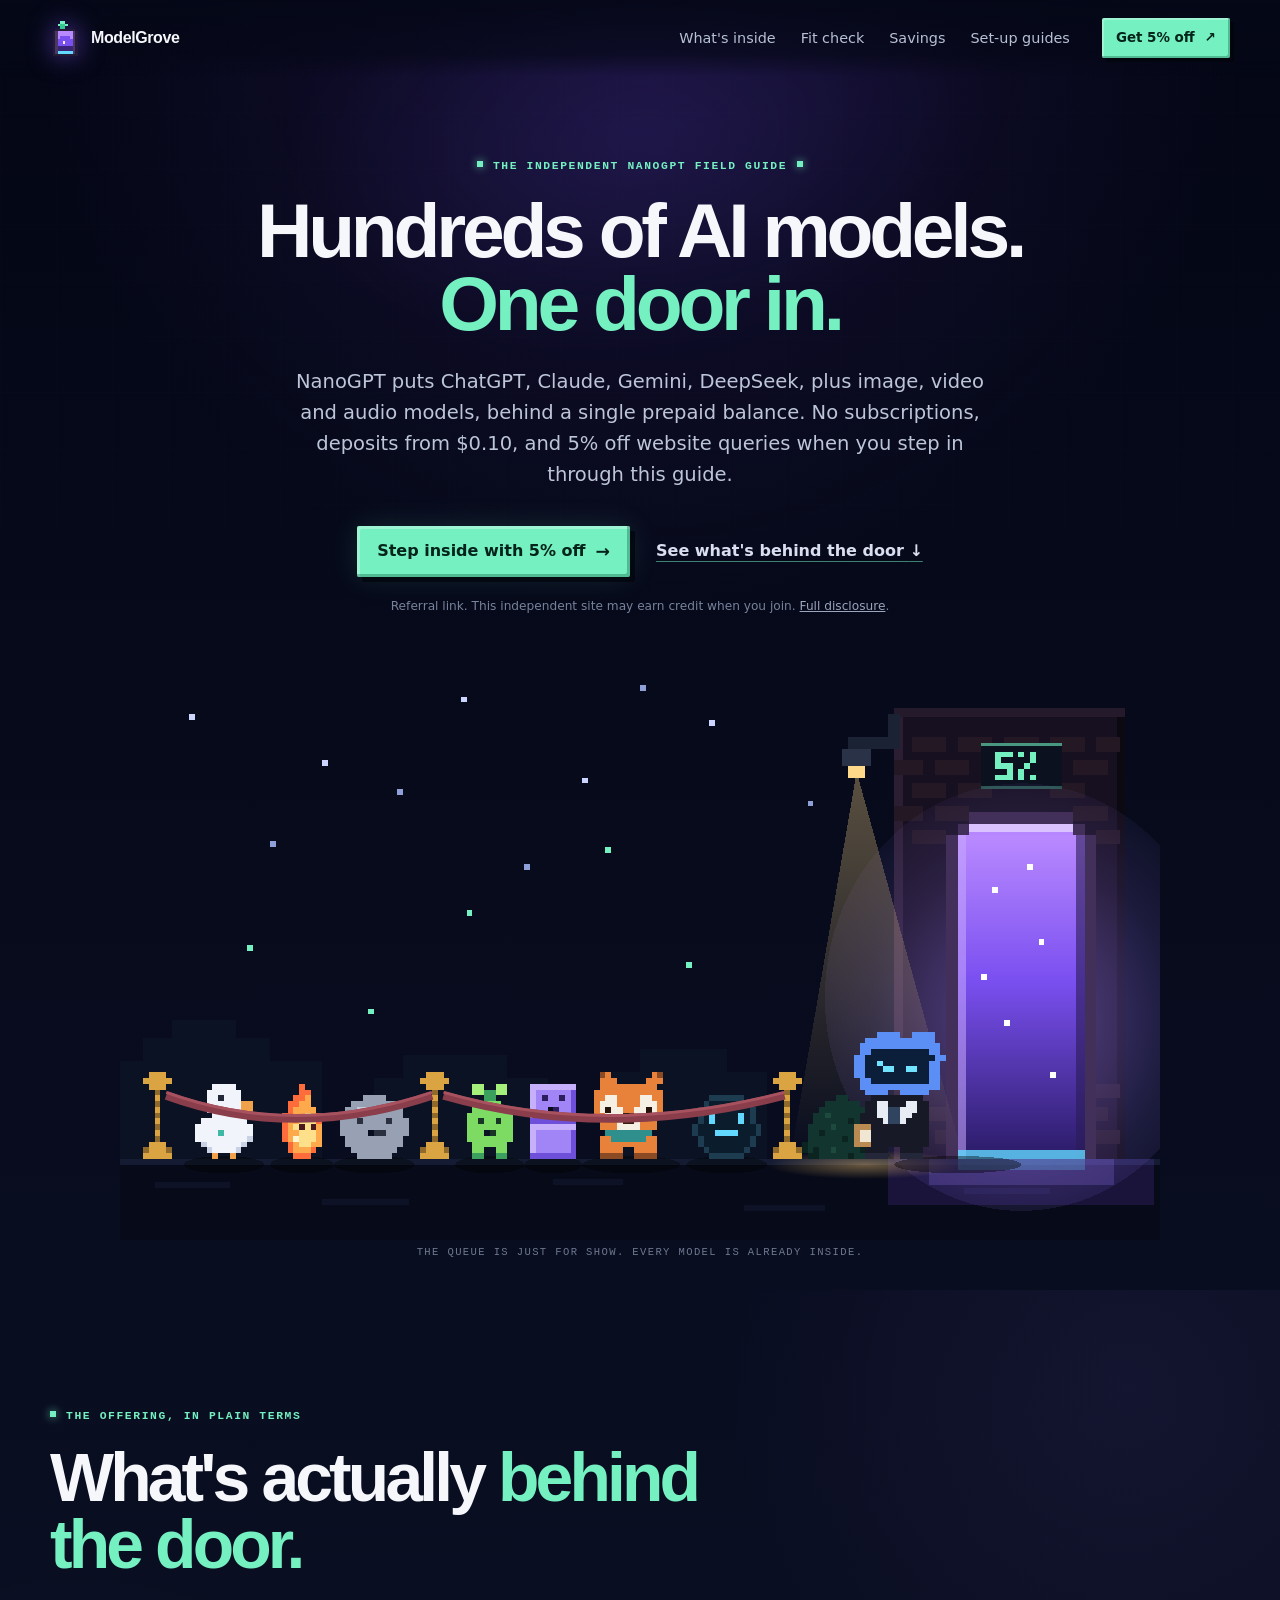
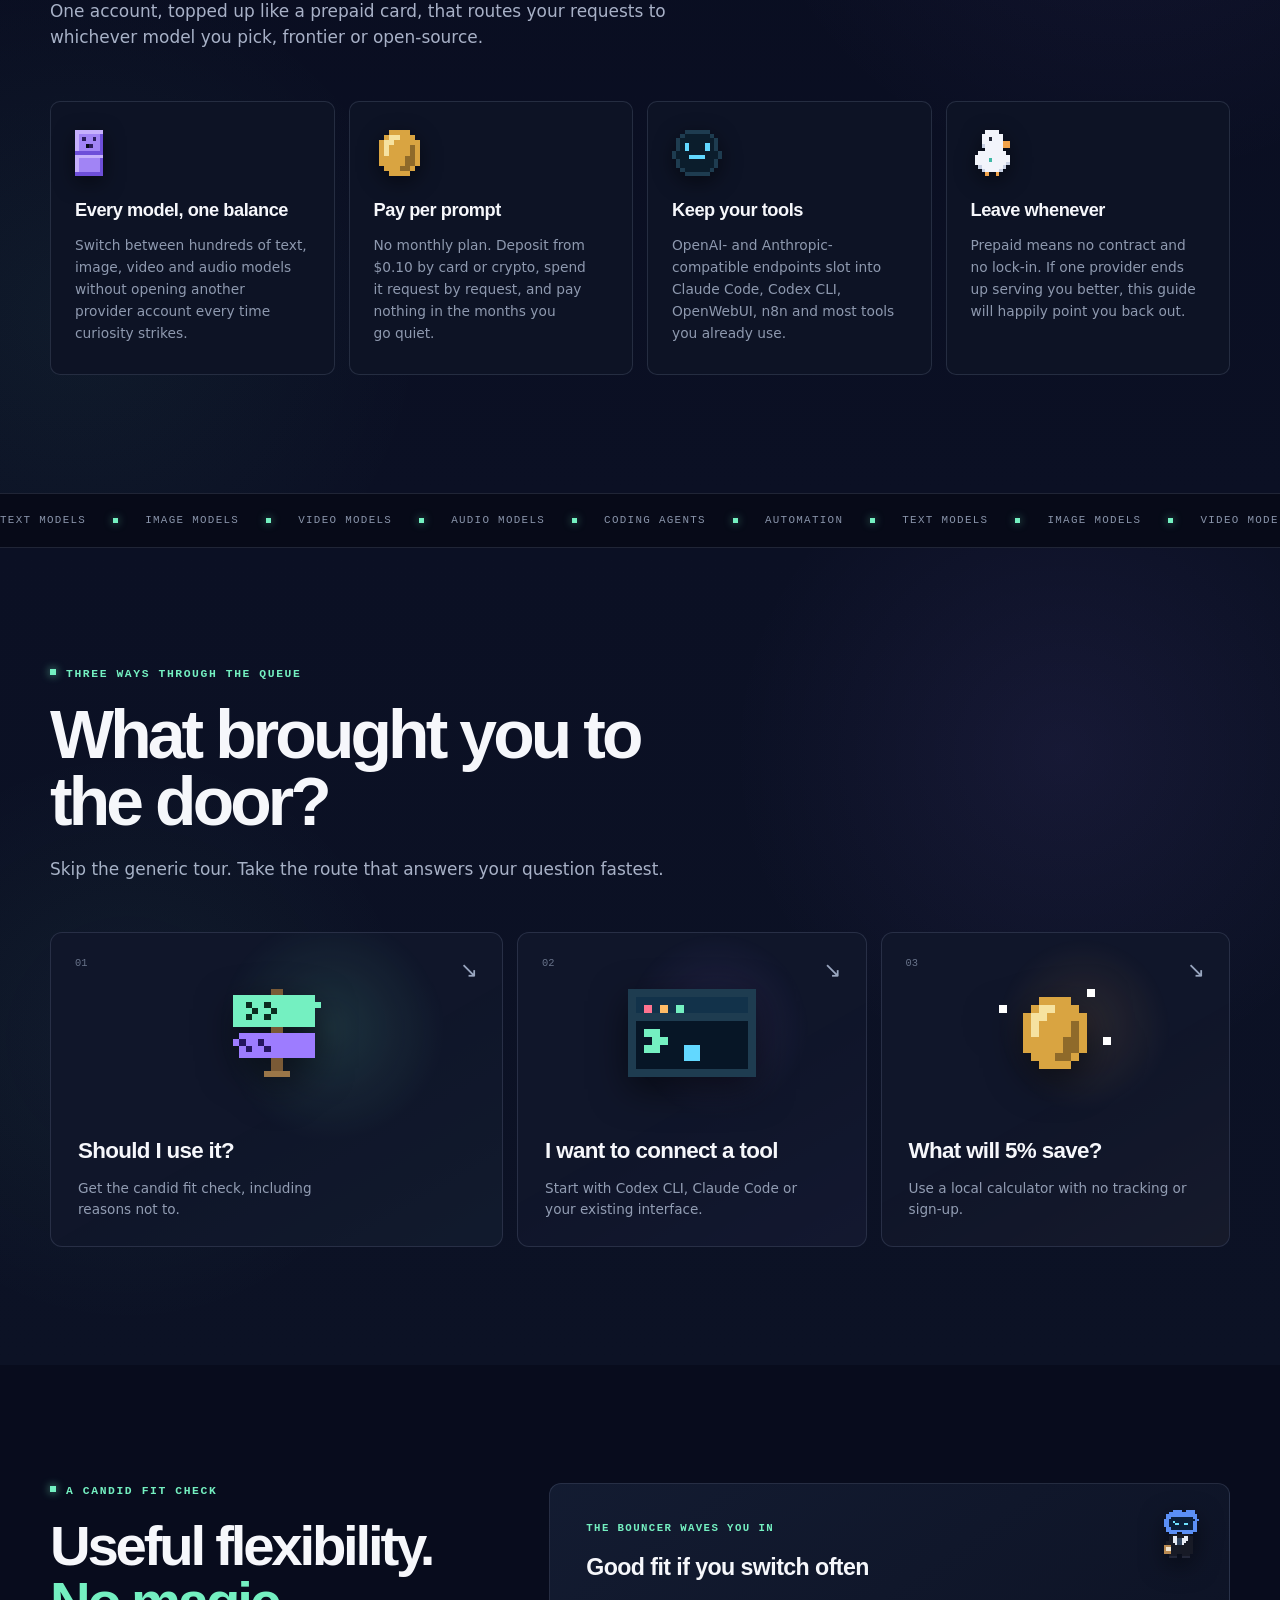
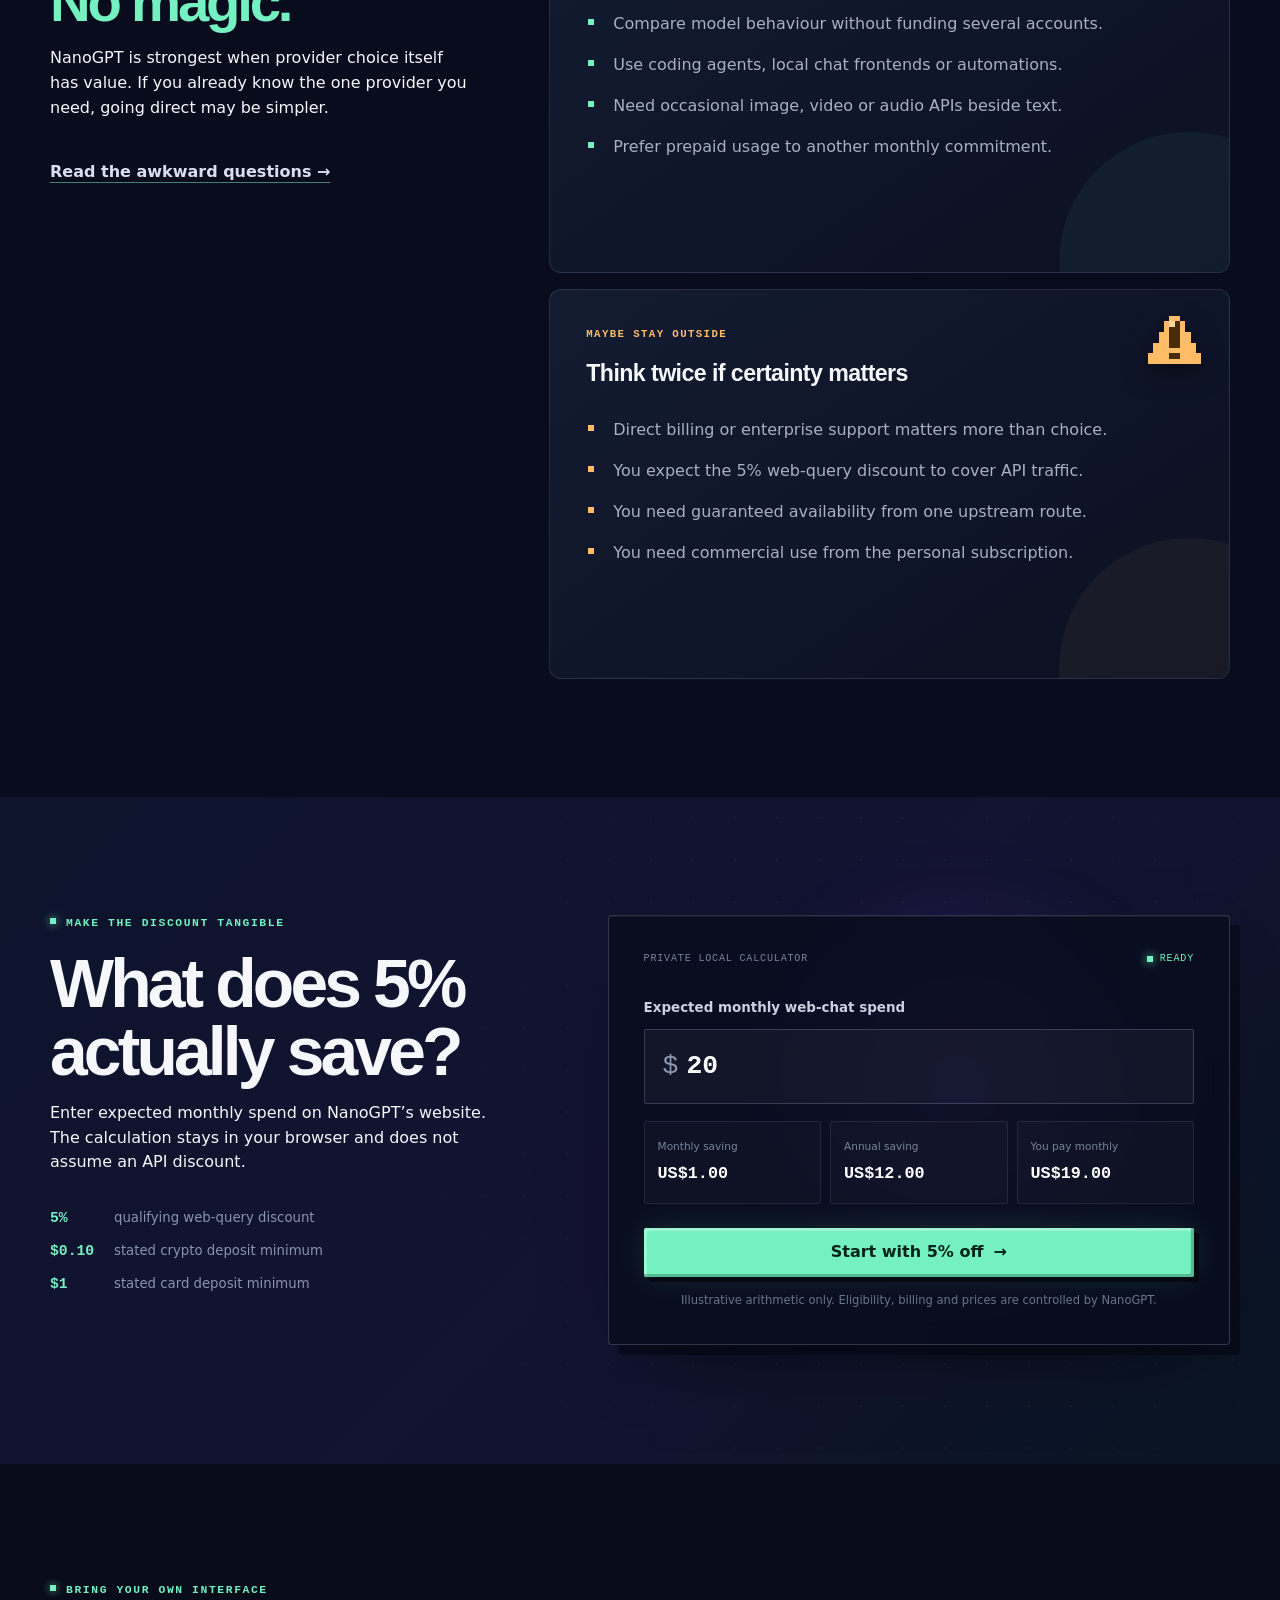
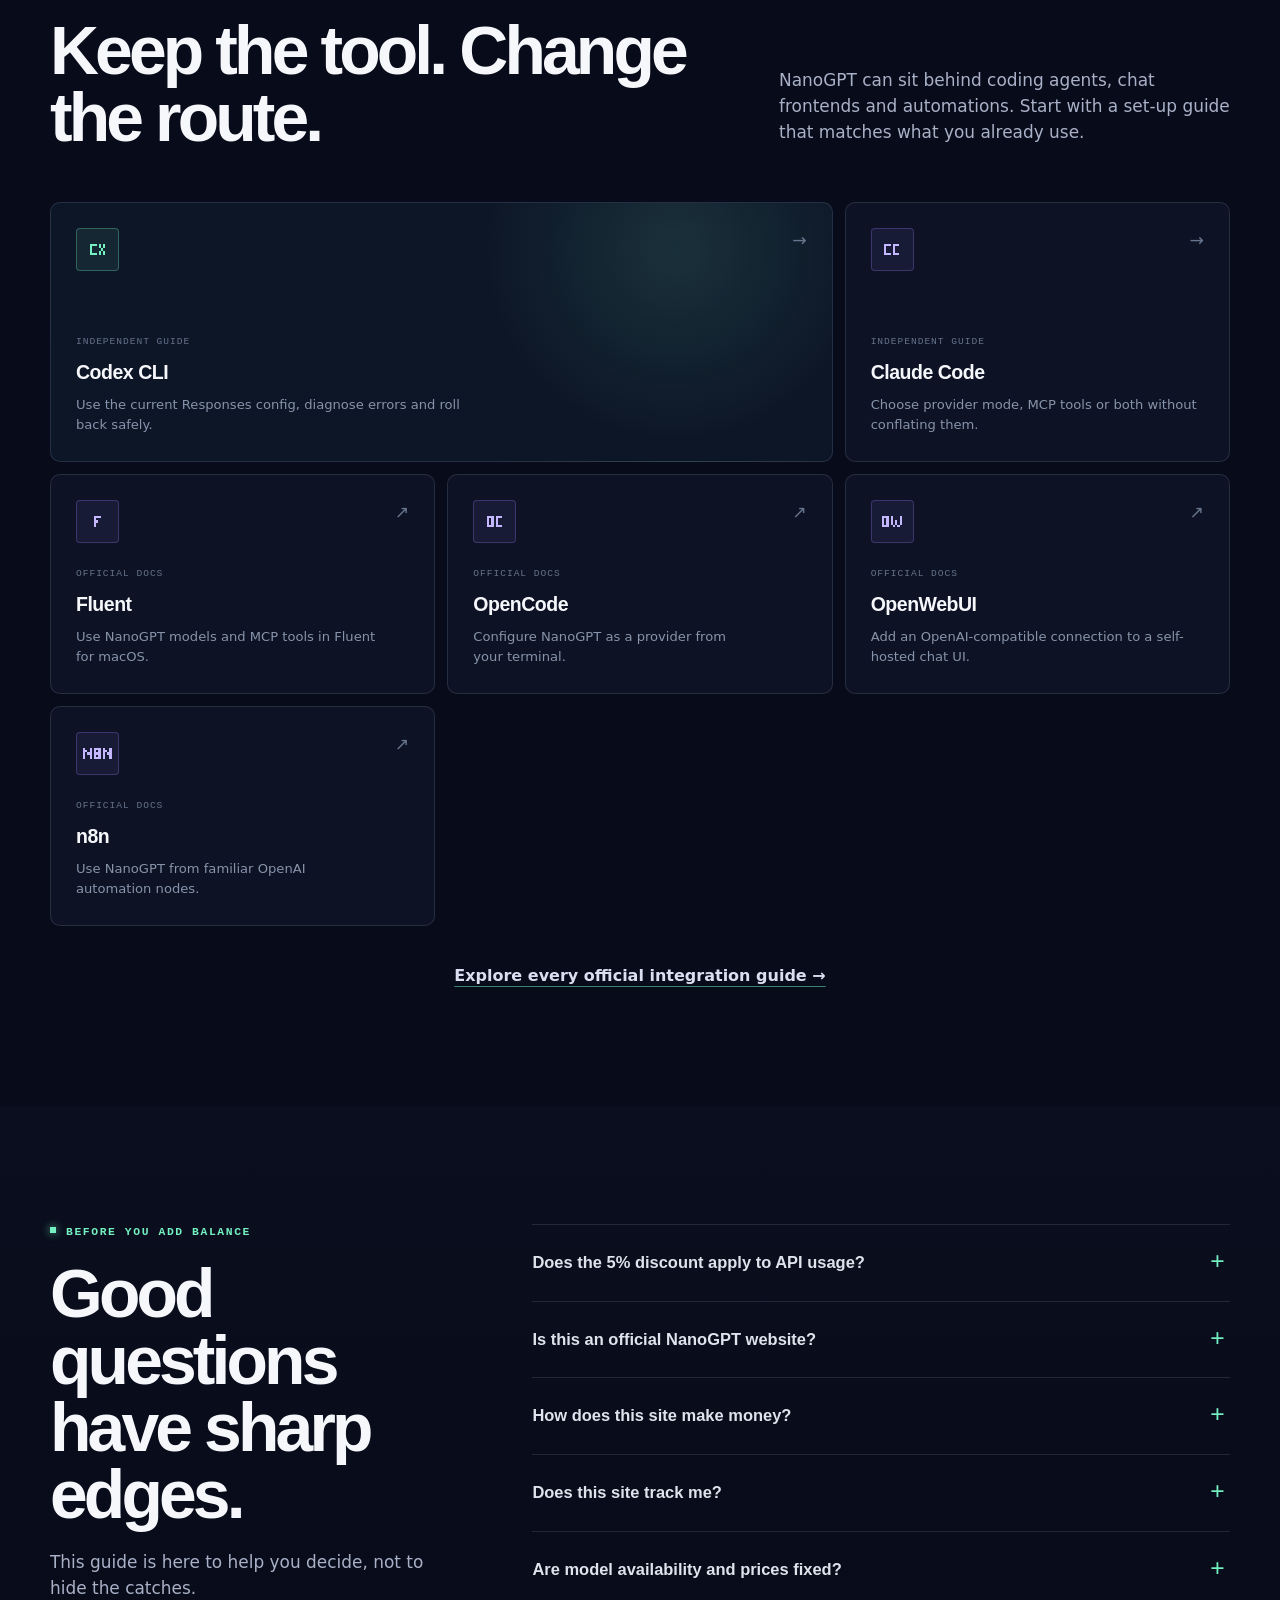
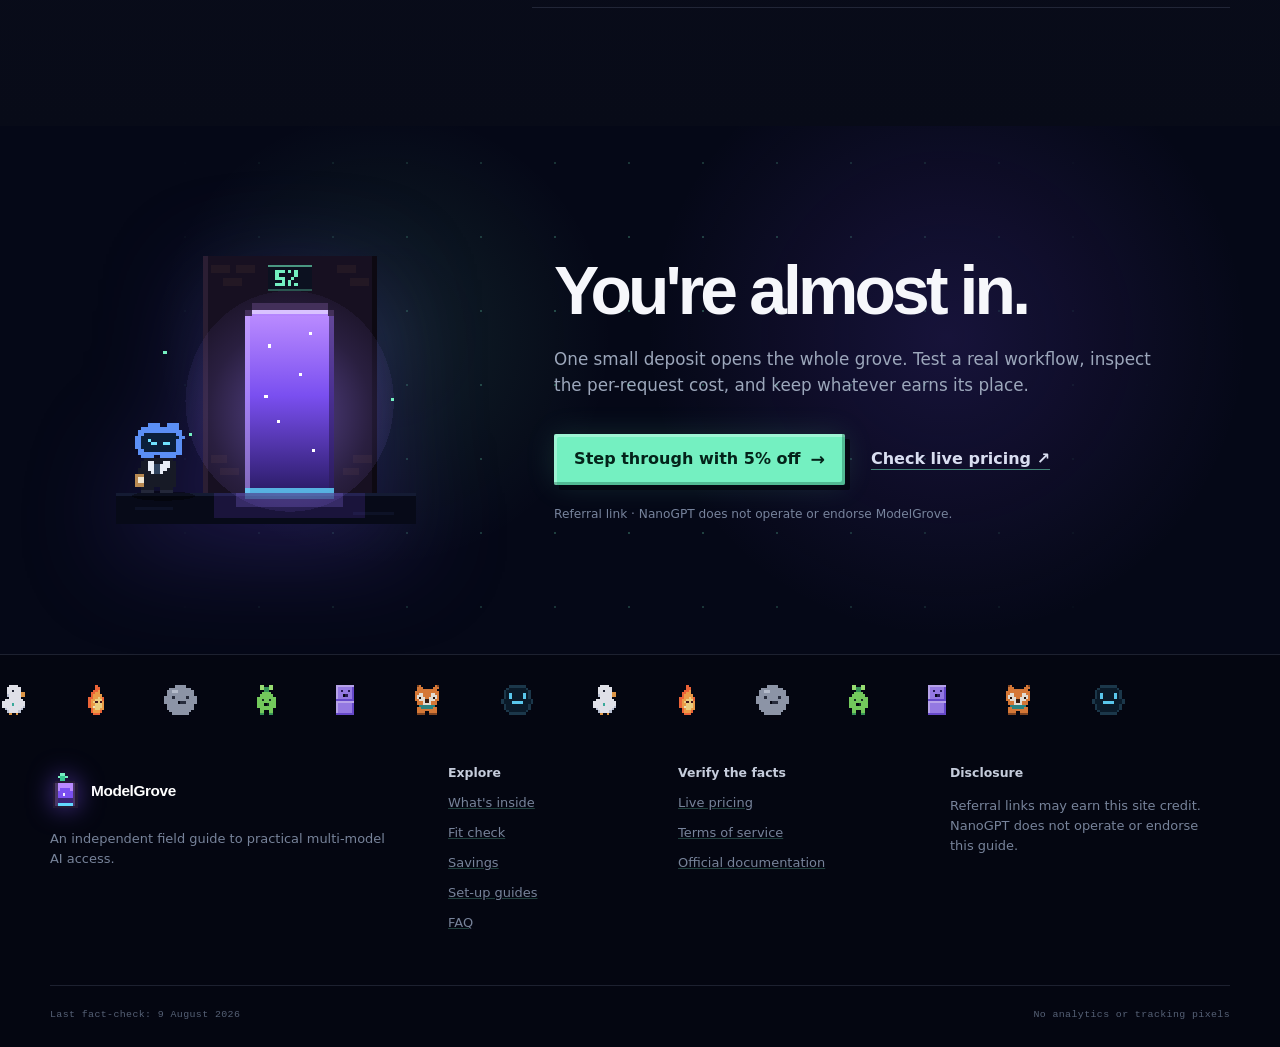
==== commit 83da422e: "Carry the pixel-art style through the whole page - New pixel-art brand mark: a glowing doorway with " ====
--- a/index.html
+++ b/index.html
@@ -7,11 +7,11 @@
   <meta name="theme-color" content="#050817">
   <link rel="canonical" href="https://modelgrove.dev/">
   <meta property="og:type" content="website">
-  <meta property="og:title" content="ModelGrove — Hundreds of AI models. One door in.">
-  <meta property="og:description" content="See what's behind the door: ChatGPT, Claude, Gemini and hundreds more on one prepaid balance — plus 5% off web queries.">
+  <meta property="og:title" content="ModelGrove: hundreds of AI models. One door in.">
+  <meta property="og:description" content="See what's behind the door: ChatGPT, Claude, Gemini and hundreds more on one prepaid balance, plus 5% off web queries.">
   <meta property="og:url" content="https://modelgrove.dev/">
   <meta name="twitter:card" content="summary">
-  <title>ModelGrove — A whole grove of AI models. One balance.</title>
+  <title>ModelGrove: a whole grove of AI models. One balance.</title>
   <link rel="stylesheet" href="assets/styles.css">
   <script type="module" src="assets/calculator.mjs"></script>
   <script type="module" src="assets/experience.mjs"></script>
@@ -33,7 +33,17 @@
   <header class="site-header">
     <nav class="nav shell" aria-label="Main navigation">
       <a class="brand" href="#top" aria-label="ModelGrove home">
-        <span class="brand-mark" aria-hidden="true"><i></i></span>
+        <span class="brand-mark" aria-hidden="true"><svg class="pixel-logo" viewBox="0 0 12 14" shape-rendering="crispEdges" aria-hidden="true">
+  <path fill="#74f0c1" d="M4 0h2v1h-2zM3 1h1v1h-1zM6 1h1v1h-1z"/>
+  <path fill="#35c890" d="M4 1h2v1h-2zM4 2h2v1h-2z"/>
+  <path fill="#241b36" d="M2 3h8v1h-8zM1 4h1v1h-1zM10 4h1v1h-1zM1 5h1v1h-1zM10 5h1v1h-1zM1 6h1v1h-1zM10 6h1v1h-1zM1 7h1v1h-1zM10 7h1v1h-1zM1 8h1v1h-1zM10 8h1v1h-1zM1 9h1v1h-1zM10 9h1v1h-1zM1 10h1v1h-1zM10 10h1v1h-1zM1 11h1v1h-1zM10 11h1v1h-1zM1 12h1v1h-1zM10 12h1v1h-1zM1 13h10v1h-10z"/>
+  <path fill="#4a3768" d="M2 4h1v1h-1zM9 4h1v1h-1zM2 5h1v1h-1zM9 5h1v1h-1zM2 6h1v1h-1zM9 6h1v1h-1zM2 7h1v1h-1zM9 7h1v1h-1zM2 8h1v1h-1zM9 8h1v1h-1zM2 9h1v1h-1zM9 9h1v1h-1zM2 10h1v1h-1zM9 10h1v1h-1zM2 11h1v1h-1zM9 11h1v1h-1zM2 12h1v1h-1zM9 12h1v1h-1z"/>
+  <path fill="#b98aff" d="M3 4h6v1h-6zM3 5h6v1h-6zM3 6h1v1h-1zM8 6h1v1h-1z"/>
+  <path fill="#7a4ff0" d="M4 6h4v1h-4zM3 7h6v1h-6zM3 8h2v1h-2zM6 8h3v1h-3zM3 9h6v1h-6z"/>
+  <path fill="#f4efff" d="M5 8h1v1h-1z"/>
+  <path fill="#3b2478" d="M3 10h6v1h-6zM3 11h6v1h-6z"/>
+  <path fill="#62d8ff" d="M3 12h6v1h-6z"/>
+</svg></span>
         <span>ModelGrove</span>
       </a>
       <div class="nav-links">
@@ -52,15 +62,15 @@
       <div class="shell hero-copy">
         <p class="eyebrow">The independent NanoGPT field guide</p>
         <h1>Hundreds of AI models. <em>One door in.</em></h1>
-        <p class="lede">NanoGPT puts ChatGPT, Claude, Gemini, DeepSeek — plus image, video and audio models — behind a single prepaid balance. No subscriptions, deposits from $0.10, and 5% off website queries when you step in through this guide.</p>
+        <p class="lede">NanoGPT puts ChatGPT, Claude, Gemini, DeepSeek, plus image, video and audio models, behind a single prepaid balance. No subscriptions, deposits from $0.10, and 5% off website queries when you step in through this guide.</p>
         <div class="hero-actions">
           <a class="button button-primary" href="https://nano-gpt.com/r/MRpqWxhj" target="_blank" rel="sponsored nofollow noopener">Step inside with 5% off <span class="button-arrow" aria-hidden="true">→</span></a>
           <a class="text-link" href="#offer">See what's behind the door <span aria-hidden="true">↓</span></a>
         </div>
-        <p class="microcopy">Referral link — this independent site may earn credit when you join. <a href="#questions">Full disclosure</a>.</p>
+        <p class="microcopy">Referral link. This independent site may earn credit when you join. <a href="#questions">Full disclosure</a>.</p>
       </div>
       <div class="grove-scene">
-        <svg class="pixel-scene" viewBox="0 0 360 200" shape-rendering="crispEdges" role="img" aria-label="Pixel-art night scene: a queue of friendly AI model characters — a duck, a flame, a rock, a sprout, purple cubes, a red panda and a small robot — wait behind a velvet rope while a cloud doorman with a terminal-screen face welcomes them through a glowing doorway.">
+        <svg class="pixel-scene" viewBox="0 0 360 200" shape-rendering="crispEdges" role="img" aria-label="Pixel-art night scene: a queue of friendly AI model characters (a duck, a flame, a rock, a sprout, purple cubes, a red panda and a small robot) wait behind a velvet rope while a cloud doorman with a terminal-screen face welcomes them through a glowing doorway.">
   <defs>
     <linearGradient id="door-glow" x1="0" y1="0" x2="0" y2="1">
       <stop offset="0" stop-color="#b98aff"/>
@@ -300,7 +310,7 @@
     <rect class="ff ff-5" x="168" y="64" width="2" height="2"/>
   </g>
 </svg>
-        <p class="scene-caption">The queue is just for show — every model is already inside.</p>
+        <p class="scene-caption">The queue is just for show. Every model is already inside.</p>
       </div>
     </section>
 
@@ -309,7 +319,7 @@
         <div class="section-heading reveal">
           <p class="eyebrow">The offering, in plain terms</p>
           <h2>What's actually <em>behind the door.</em></h2>
-          <p>One account, topped up like a prepaid card, that routes your requests to whichever model you pick — frontier or open-source.</p>
+          <p>One account, topped up like a prepaid card, that routes your requests to whichever model you pick, frontier or open-source.</p>
         </div>
         <div class="offer-grid">
           <article class="offer-card reveal">
@@ -372,19 +382,43 @@
         <div class="path-picker">
           <a class="path-card path-compare reveal" href="#fit">
             <span class="path-number">01</span>
-            <span class="path-orbit" aria-hidden="true"><i></i></span>
+            <svg class="pixel-icon path-sprite" viewBox="0 0 16 14" shape-rendering="crispEdges" aria-hidden="true">
+  <path fill="#7a5a36" d="M7 0h2v1h-2zM7 6h2v1h-2zM7 11h2v1h-2zM7 12h2v1h-2z"/>
+  <path fill="#74f0c1" d="M1 1h13v1h-13zM1 2h2v1h-2zM4 2h2v1h-2zM7 2h8v1h-8zM1 3h3v1h-3zM5 3h2v1h-2zM8 3h6v1h-6zM1 4h2v1h-2zM4 4h2v1h-2zM7 4h7v1h-7zM1 5h13v1h-13z"/>
+  <path fill="#0a2d20" d="M3 2h1v1h-1zM6 2h1v1h-1zM4 3h1v1h-1zM7 3h1v1h-1zM3 4h1v1h-1zM6 4h1v1h-1z"/>
+  <path fill="#9d7cff" d="M2 7h12v1h-12zM1 8h1v1h-1zM3 8h2v1h-2zM6 8h8v1h-8zM2 9h1v1h-1zM4 9h2v1h-2zM7 9h7v1h-7zM2 10h12v1h-12z"/>
+  <path fill="#241560" d="M2 8h1v1h-1zM5 8h1v1h-1zM3 9h1v1h-1zM6 9h1v1h-1z"/>
+  <path fill="#9a7648" d="M6 13h4v1h-4z"/>
+</svg>
             <span class="path-copy"><strong>Should I use it?</strong><small>Get the candid fit check, including reasons not to.</small></span>
             <span class="path-arrow" aria-hidden="true">↘</span>
           </a>
           <a class="path-card path-build reveal" href="#integrations">
             <span class="path-number">02</span>
-            <span class="path-code" aria-hidden="true">&gt;_</span>
+            <svg class="pixel-icon path-sprite" viewBox="0 0 16 11" shape-rendering="crispEdges" aria-hidden="true">
+  <path fill="#1e3c50" d="M0 0h16v1h-16zM0 1h1v1h-1zM15 1h1v1h-1zM0 2h1v1h-1zM15 2h1v1h-1zM0 3h16v1h-16zM0 4h1v1h-1zM15 4h1v1h-1zM0 5h1v1h-1zM15 5h1v1h-1zM0 6h1v1h-1zM15 6h1v1h-1zM0 7h1v1h-1zM15 7h1v1h-1zM0 8h1v1h-1zM15 8h1v1h-1zM0 9h1v1h-1zM15 9h1v1h-1zM0 10h16v1h-16z"/>
+  <path fill="#12324a" d="M1 1h14v1h-14zM1 2h1v1h-1zM3 2h1v1h-1zM5 2h1v1h-1zM7 2h8v1h-8z"/>
+  <path fill="#ff738f" d="M2 2h1v1h-1z"/>
+  <path fill="#ffbc66" d="M4 2h1v1h-1z"/>
+  <path fill="#74f0c1" d="M6 2h1v1h-1zM2 5h2v1h-2zM3 6h2v1h-2zM2 7h2v1h-2z"/>
+  <path fill="#071626" d="M1 4h14v1h-14zM1 5h1v1h-1zM4 5h11v1h-11zM1 6h2v1h-2zM5 6h10v1h-10zM1 7h1v1h-1zM4 7h3v1h-3zM9 7h6v1h-6zM1 8h6v1h-6zM9 8h6v1h-6zM1 9h14v1h-14z"/>
+  <path fill="#62d8ff" d="M7 7h2v1h-2zM7 8h2v1h-2z"/>
+</svg>
             <span class="path-copy"><strong>I want to connect a tool</strong><small>Start with Codex CLI, Claude Code or your existing interface.</small></span>
             <span class="path-arrow" aria-hidden="true">↘</span>
           </a>
           <a class="path-card path-save reveal" href="#calculator">
             <span class="path-number">03</span>
-            <span class="path-spark" aria-hidden="true">✦</span>
+            <svg class="pixel-icon path-sprite" viewBox="0 0 14 11" shape-rendering="crispEdges" aria-hidden="true">
+  <g transform="translate(2 1)">
+    <path fill="#d9a441" d="M3 0h4v1h-4zM2 1h1v1h-1zM5 1h3v1h-3zM1 2h1v1h-1zM4 2h5v1h-5zM1 3h1v1h-1zM3 3h4v1h-4zM8 3h1v1h-1zM1 4h1v1h-1zM3 4h4v1h-4zM8 4h1v1h-1zM1 5h5v1h-5zM8 5h1v1h-1zM1 6h5v1h-5zM8 6h1v1h-1zM2 7h3v1h-3zM7 7h1v1h-1zM3 8h4v1h-4z"/>
+    <path fill="#f6e2a0" d="M3 1h2v1h-2zM2 2h2v1h-2zM2 3h1v1h-1zM2 4h1v1h-1z"/>
+    <path fill="#8f6a2a" d="M7 3h1v1h-1zM7 4h1v1h-1zM6 5h2v1h-2zM6 6h2v1h-2zM5 7h2v1h-2z"/>
+  </g>
+  <rect class="pk pk-1" x="0" y="2" width="1" height="1" fill="#fff"/>
+  <rect class="pk pk-3" x="13" y="6" width="1" height="1" fill="#fff"/>
+  <rect class="pk pk-2" x="11" y="0" width="1" height="1" fill="#fff"/>
+</svg>
             <span class="path-copy"><strong>What will 5% save?</strong><small>Use a local calculator with no tracking or sign-up.</small></span>
             <span class="path-arrow" aria-hidden="true">↘</span>
           </a>
@@ -402,7 +436,17 @@
         </div>
         <div class="fit-cards">
           <article class="fit-card good reveal">
-            <div class="card-signal" aria-hidden="true"><span></span><span></span><span></span></div>
+            <svg class="pixel-icon card-sprite" viewBox="0 0 18 22" shape-rendering="crispEdges" aria-hidden="true">
+  <path fill="#5b8ff5" d="M5 0h4v1h-4zM11 0h4v1h-4zM3 1h12v1h-12zM2 2h14v1h-14zM2 3h2v1h-2zM14 3h2v1h-2zM1 4h2v1h-2zM15 4h2v1h-2zM1 5h2v1h-2zM14 5h2v1h-2zM1 6h2v1h-2zM14 6h2v1h-2zM1 7h2v1h-2zM14 7h2v1h-2zM2 8h2v1h-2zM14 8h2v1h-2zM2 9h14v1h-14zM3 10h4v1h-4zM9 10h5v1h-5z"/>
+  <path fill="#0b1f3a" d="M4 3h10v1h-10zM3 4h12v1h-12zM3 5h2v1h-2zM6 5h8v1h-8zM3 6h3v1h-3zM8 6h2v1h-2zM12 6h2v1h-2zM3 7h11v1h-11zM4 8h10v1h-10z"/>
+  <path fill="#6fe3ff" d="M5 5h1v1h-1zM6 6h2v1h-2zM10 6h2v1h-2z"/>
+  <path fill="#171a26" d="M4 11h9v1h-9zM3 12h2v1h-2zM7 12h3v1h-3zM12 12h2v1h-2zM3 13h2v1h-2zM12 13h2v1h-2zM2 14h3v1h-3zM11 14h3v1h-3zM2 15h4v1h-4zM10 15h4v1h-4zM4 16h10v1h-10zM4 17h10v1h-10zM4 18h10v1h-10zM4 19h10v1h-10zM3 20h4v1h-4zM9 20h4v1h-4z"/>
+  <path fill="#e8ecf5" d="M5 12h2v1h-2zM10 12h2v1h-2zM5 13h2v1h-2zM9 13h3v1h-3zM5 14h2v1h-2zM9 14h2v1h-2zM6 15h1v1h-1zM9 15h1v1h-1z"/>
+  <path fill="#31445f" d="M7 13h2v1h-2zM7 14h2v1h-2zM7 15h2v1h-2z"/>
+  <path fill="#b98a52" d="M1 16h3v1h-3zM1 17h1v1h-1zM1 18h1v1h-1zM1 19h3v1h-3z"/>
+  <path fill="#f0e6d2" d="M2 17h2v1h-2zM2 18h2v1h-2z"/>
+  <path fill="#232739" d="M3 21h4v1h-4zM9 21h4v1h-4z"/>
+</svg>
             <p class="card-label">The bouncer waves you in</p>
             <h3>Good fit if you switch often</h3>
             <ul>
@@ -413,7 +457,11 @@
             </ul>
           </article>
           <article class="fit-card caution reveal">
-            <div class="card-signal caution-signal" aria-hidden="true"><span></span><span></span><span></span></div>
+            <svg class="pixel-icon card-sprite" viewBox="0 0 10 9" shape-rendering="crispEdges" aria-hidden="true">
+  <path fill="#ffbc66" d="M4 0h2v1h-2zM3 1h1v1h-1zM6 1h1v1h-1zM3 2h1v1h-1zM6 2h1v1h-1zM2 3h2v1h-2zM6 3h2v1h-2zM2 4h2v1h-2zM6 4h2v1h-2zM1 5h3v1h-3zM6 5h3v1h-3zM1 6h8v1h-8zM0 7h4v1h-4zM6 7h4v1h-4zM0 8h10v1h-10z"/>
+  <path fill="#ffd699" d="M4 1h1v1h-1z"/>
+  <path fill="#4a2c08" d="M5 1h1v1h-1zM4 2h2v1h-2zM4 3h2v1h-2zM4 4h2v1h-2zM4 5h2v1h-2zM4 7h2v1h-2z"/>
+</svg>
             <p class="card-label">Maybe stay outside</p>
             <h3>Think twice if certainty matters</h3>
             <ul>
@@ -463,22 +511,22 @@
         </div>
         <div class="integration-grid">
           <a class="integration-card integration-feature reveal" href="guides/nanogpt-codex-cli.html">
-            <span class="integration-icon">CX</span><div><p class="integration-tag">Independent guide</p><h3>Codex CLI</h3><p>Use the current Responses config, diagnose errors and roll back safely.</p></div><span class="integration-arrow" aria-hidden="true">→</span>
+            <span class="integration-icon"><svg class="pixel-mono" viewBox="0 0 7 5" shape-rendering="crispEdges" aria-hidden="true"><g transform="translate(0 0) scale(1)"><path fill="currentColor" d="M0 0h3v1h-3zM0 1h1v1h-1zM0 2h1v1h-1zM0 3h1v1h-1zM0 4h3v1h-3zM4 0h1v1h-1zM6 0h1v1h-1zM4 1h1v1h-1zM6 1h1v1h-1zM5 2h1v1h-1zM4 3h1v1h-1zM6 3h1v1h-1zM4 4h1v1h-1zM6 4h1v1h-1z"/></g></svg></span><div><p class="integration-tag">Independent guide</p><h3>Codex CLI</h3><p>Use the current Responses config, diagnose errors and roll back safely.</p></div><span class="integration-arrow" aria-hidden="true">→</span>
           </a>
           <a class="integration-card reveal" href="guides/nanogpt-claude-code.html">
-            <span class="integration-icon">CC</span><div><p class="integration-tag">Independent guide</p><h3>Claude Code</h3><p>Choose provider mode, MCP tools or both without conflating them.</p></div><span class="integration-arrow" aria-hidden="true">→</span>
+            <span class="integration-icon"><svg class="pixel-mono" viewBox="0 0 7 5" shape-rendering="crispEdges" aria-hidden="true"><g transform="translate(0 0) scale(1)"><path fill="currentColor" d="M0 0h3v1h-3zM0 1h1v1h-1zM0 2h1v1h-1zM0 3h1v1h-1zM0 4h3v1h-3zM4 0h3v1h-3zM4 1h1v1h-1zM4 2h1v1h-1zM4 3h1v1h-1zM4 4h3v1h-3z"/></g></svg></span><div><p class="integration-tag">Independent guide</p><h3>Claude Code</h3><p>Choose provider mode, MCP tools or both without conflating them.</p></div><span class="integration-arrow" aria-hidden="true">→</span>
           </a>
           <a class="integration-card reveal" href="https://docs.nano-gpt.com/integrations/fluent" target="_blank" rel="noopener">
-            <span class="integration-icon">F</span><div><p class="integration-tag">Official docs</p><h3>Fluent</h3><p>Use NanoGPT models and MCP tools in Fluent for macOS.</p></div><span class="integration-arrow" aria-hidden="true">↗</span>
+            <span class="integration-icon"><svg class="pixel-mono" viewBox="0 0 3 5" shape-rendering="crispEdges" aria-hidden="true"><g transform="translate(0 0) scale(1)"><path fill="currentColor" d="M0 0h3v1h-3zM0 1h1v1h-1zM0 2h2v1h-2zM0 3h1v1h-1zM0 4h1v1h-1z"/></g></svg></span><div><p class="integration-tag">Official docs</p><h3>Fluent</h3><p>Use NanoGPT models and MCP tools in Fluent for macOS.</p></div><span class="integration-arrow" aria-hidden="true">↗</span>
           </a>
           <a class="integration-card reveal" href="https://docs.nano-gpt.com/integrations/opencode" target="_blank" rel="noopener">
-            <span class="integration-icon">OC</span><div><p class="integration-tag">Official docs</p><h3>OpenCode</h3><p>Configure NanoGPT as a provider from your terminal.</p></div><span class="integration-arrow" aria-hidden="true">↗</span>
+            <span class="integration-icon"><svg class="pixel-mono" viewBox="0 0 7 5" shape-rendering="crispEdges" aria-hidden="true"><g transform="translate(0 0) scale(1)"><path fill="currentColor" d="M0 0h3v1h-3zM0 1h1v1h-1zM2 1h1v1h-1zM0 2h1v1h-1zM2 2h1v1h-1zM0 3h1v1h-1zM2 3h1v1h-1zM0 4h3v1h-3zM4 0h3v1h-3zM4 1h1v1h-1zM4 2h1v1h-1zM4 3h1v1h-1zM4 4h3v1h-3z"/></g></svg></span><div><p class="integration-tag">Official docs</p><h3>OpenCode</h3><p>Configure NanoGPT as a provider from your terminal.</p></div><span class="integration-arrow" aria-hidden="true">↗</span>
           </a>
           <a class="integration-card reveal" href="https://docs.nano-gpt.com/integrations/openwebui" target="_blank" rel="noopener">
-            <span class="integration-icon">OW</span><div><p class="integration-tag">Official docs</p><h3>OpenWebUI</h3><p>Add an OpenAI-compatible connection to a self-hosted chat UI.</p></div><span class="integration-arrow" aria-hidden="true">↗</span>
+            <span class="integration-icon"><svg class="pixel-mono" viewBox="0 0 9 5" shape-rendering="crispEdges" aria-hidden="true"><g transform="translate(0 0) scale(1)"><path fill="currentColor" d="M0 0h3v1h-3zM0 1h1v1h-1zM2 1h1v1h-1zM0 2h1v1h-1zM2 2h1v1h-1zM0 3h1v1h-1zM2 3h1v1h-1zM0 4h3v1h-3zM4 0h1v1h-1zM8 0h1v1h-1zM4 1h1v1h-1zM8 1h1v1h-1zM4 2h1v1h-1zM6 2h1v1h-1zM8 2h1v1h-1zM4 3h1v1h-1zM6 3h1v1h-1zM8 3h1v1h-1zM5 4h1v1h-1zM7 4h1v1h-1z"/></g></svg></span><div><p class="integration-tag">Official docs</p><h3>OpenWebUI</h3><p>Add an OpenAI-compatible connection to a self-hosted chat UI.</p></div><span class="integration-arrow" aria-hidden="true">↗</span>
           </a>
           <a class="integration-card reveal" href="https://docs.nano-gpt.com/integrations/n8n" target="_blank" rel="noopener">
-            <span class="integration-icon">n8n</span><div><p class="integration-tag">Official docs</p><h3>n8n</h3><p>Use NanoGPT from familiar OpenAI automation nodes.</p></div><span class="integration-arrow" aria-hidden="true">↗</span>
+            <span class="integration-icon"><svg class="pixel-mono" viewBox="0 0 13 5" shape-rendering="crispEdges" aria-hidden="true"><g transform="translate(0 0) scale(1)"><path fill="currentColor" d="M0 0h1v1h-1zM3 0h1v1h-1zM0 1h2v1h-2zM3 1h1v1h-1zM0 2h1v1h-1zM2 2h2v1h-2zM0 3h1v1h-1zM3 3h1v1h-1zM0 4h1v1h-1zM3 4h1v1h-1zM5 0h3v1h-3zM5 1h1v1h-1zM7 1h1v1h-1zM5 2h3v1h-3zM5 3h1v1h-1zM7 3h1v1h-1zM5 4h3v1h-3zM9 0h1v1h-1zM12 0h1v1h-1zM9 1h2v1h-2zM12 1h1v1h-1zM9 2h1v1h-1zM11 2h2v1h-2zM9 3h1v1h-1zM12 3h1v1h-1zM9 4h1v1h-1zM12 4h1v1h-1z"/></g></svg></span><div><p class="integration-tag">Official docs</p><h3>n8n</h3><p>Use NanoGPT from familiar OpenAI automation nodes.</p></div><span class="integration-arrow" aria-hidden="true">↗</span>
           </a>
         </div>
         <p class="centre"><a class="text-link" href="https://docs.nano-gpt.com/integrations" target="_blank" rel="noopener">Explore every official integration guide →</a></p>
@@ -599,8 +647,142 @@
   </main>
 
   <footer class="footer">
+    <div class="footer-parade" aria-hidden="true">
+<div class="parade-track">
+<div class="parade-half">
+<svg class="parade-sprite parade-duck" viewBox="0 0 12 13" shape-rendering="crispEdges" aria-hidden="true">
+  <g class="sprite-body">
+    <path fill="#f2f4fb" d="M4 0h4v1h-4zM3 1h6v1h-6zM3 2h2v1h-2zM6 2h3v1h-3zM3 3h6v1h-6zM4 4h5v1h-5zM4 5h5v1h-5zM2 6h8v1h-8zM1 7h10v1h-10zM1 8h4v1h-4zM6 8h5v1h-5zM1 9h9v1h-9zM3 10h6v1h-6zM4 11h4v1h-4z"/>
+    <path fill="#232838" d="M5 2h1v1h-1z"/>
+    <path fill="#f0a24a" d="M9 3h2v1h-2zM9 4h2v1h-2zM4 12h1v1h-1zM7 12h1v1h-1z"/>
+    <path fill="#c9d1e4" d="M3 4h1v1h-1zM10 9h1v1h-1zM2 10h1v1h-1zM9 10h1v1h-1zM3 11h1v1h-1zM8 11h1v1h-1z"/>
+    <path fill="#3fb8a6" d="M5 8h1v1h-1z"/>
+  </g>
+</svg>
+<svg class="parade-sprite parade-flame" viewBox="0 0 9 13" shape-rendering="crispEdges" aria-hidden="true">
+  <g class="sprite-body">
+    <path fill="#ff6c3b" d="M4 0h1v1h-1zM4 1h2v1h-2zM3 2h2v1h-2zM2 3h2v1h-2zM2 4h1v1h-1zM1 5h2v1h-2zM7 5h1v1h-1zM1 6h1v1h-1zM7 6h1v1h-1zM1 7h1v1h-1zM1 8h1v1h-1zM1 9h1v1h-1zM2 10h1v1h-1zM2 11h1v1h-1zM6 11h1v1h-1zM3 12h3v1h-3z"/>
+    <path fill="#ffa94d" d="M5 2h1v1h-1zM4 3h2v1h-2zM3 4h4v1h-4zM3 5h2v1h-2zM6 5h1v1h-1zM2 6h2v1h-2zM2 7h1v1h-1zM7 7h1v1h-1zM2 8h2v1h-2zM7 8h1v1h-1zM2 9h1v1h-1zM7 9h1v1h-1zM3 10h1v1h-1zM6 10h2v1h-2zM3 11h3v1h-3z"/>
+    <path fill="#ffe08a" d="M5 5h1v1h-1zM4 6h3v1h-3zM3 7h1v1h-1zM5 7h1v1h-1zM4 8h3v1h-3zM4 9h3v1h-3zM4 10h2v1h-2z"/>
+    <path fill="#4a1a20" d="M4 7h1v1h-1zM6 7h1v1h-1z"/>
+    <path fill="#fff6cf" d="M3 9h1v1h-1z"/>
+  </g>
+</svg>
+<svg class="parade-sprite parade-rock" viewBox="0 0 12 11" shape-rendering="crispEdges" aria-hidden="true">
+  <g class="sprite-body">
+    <path fill="#98a1b3" d="M4 0h4v1h-4zM2 1h8v1h-8zM1 2h2v1h-2zM5 2h6v1h-6zM1 3h10v1h-10zM0 4h3v1h-3zM4 4h4v1h-4zM9 4h3v1h-3zM0 5h12v1h-12zM0 6h5v1h-5zM8 6h4v1h-4zM1 7h10v1h-10zM1 8h10v1h-10zM2 9h8v1h-8zM3 10h6v1h-6z"/>
+    <path fill="#c3cad9" d="M3 2h2v1h-2z"/>
+    <path fill="#2b3040" d="M3 4h1v1h-1zM8 4h1v1h-1zM6 6h2v1h-2z"/>
+  </g>
+</svg>
+<svg class="parade-sprite parade-sprout" viewBox="0 0 10 13" shape-rendering="crispEdges" aria-hidden="true">
+  <g class="sprite-body">
+    <path fill="#a5f07a" d="M2 0h2v1h-2zM6 0h2v1h-2zM2 1h2v1h-2zM6 1h2v1h-2z"/>
+    <path fill="#3ba05e" d="M4 1h2v1h-2zM4 2h2v1h-2zM2 12h2v1h-2zM6 12h2v1h-2z"/>
+    <path fill="#7ddb63" d="M3 3h4v1h-4zM2 4h6v1h-6zM1 5h8v1h-8zM1 6h2v1h-2zM4 6h2v1h-2zM7 6h2v1h-2zM1 7h8v1h-8zM1 8h3v1h-3zM6 8h3v1h-3zM1 9h8v1h-8zM2 10h6v1h-6zM2 11h2v1h-2zM6 11h2v1h-2z"/>
+    <path fill="#173425" d="M3 6h1v1h-1zM6 6h1v1h-1zM5 8h1v1h-1z"/>
+  </g>
+</svg>
+<svg class="parade-sprite parade-cubes" viewBox="0 0 8 13" shape-rendering="crispEdges" aria-hidden="true">
+  <g class="sprite-body">
+    <path fill="#c6b0fc" d="M0 0h8v1h-8zM0 1h1v1h-1zM0 2h1v1h-1zM0 3h1v1h-1zM0 4h1v1h-1zM0 5h1v1h-1zM0 7h8v1h-8zM0 8h1v1h-1zM0 9h1v1h-1zM0 10h1v1h-1zM0 11h1v1h-1z"/>
+    <path fill="#a184f5" d="M1 1h6v1h-6zM1 2h1v1h-1zM3 2h2v1h-2zM6 2h1v1h-1zM1 3h6v1h-6zM1 4h2v1h-2zM5 4h2v1h-2zM1 5h6v1h-6zM1 8h6v1h-6zM1 9h6v1h-6zM1 10h6v1h-6zM1 11h6v1h-6z"/>
+    <path fill="#6e4fd9" d="M7 1h1v1h-1zM7 2h1v1h-1zM7 3h1v1h-1zM7 4h1v1h-1zM7 5h1v1h-1zM0 6h8v1h-8zM7 8h1v1h-1zM7 9h1v1h-1zM7 10h1v1h-1zM7 11h1v1h-1zM0 12h8v1h-8z"/>
+    <path fill="#2c1d5e" d="M2 2h1v1h-1zM5 2h1v1h-1zM4 4h1v1h-1z"/>
+  </g>
+</svg>
+<svg class="parade-sprite parade-panda" viewBox="0 0 15 15" shape-rendering="crispEdges" aria-hidden="true">
+  <g class="sprite-body">
+    <path fill="#8a4a23" d="M2 0h1v1h-1zM12 0h1v1h-1zM2 14h4v1h-4zM8 14h4v1h-4z"/>
+    <path fill="#e8823a" d="M3 0h1v1h-1zM11 0h1v1h-1zM2 1h3v1h-3zM10 1h3v1h-3zM2 2h10v1h-10zM1 3h12v1h-12zM1 4h2v1h-2zM5 4h4v1h-4zM11 4h2v1h-2zM1 5h1v1h-1zM5 5h4v1h-4zM12 5h1v1h-1zM1 6h1v1h-1zM6 6h2v1h-2zM12 6h1v1h-1zM1 7h2v1h-2zM11 7h2v1h-2zM2 8h3v1h-3zM9 8h3v1h-3zM2 9h3v1h-3zM9 9h3v1h-3zM2 11h2v1h-2zM10 11h2v1h-2zM2 12h10v1h-10zM2 13h4v1h-4zM8 13h4v1h-4z"/>
+    <path fill="#f6efe4" d="M3 4h2v1h-2zM9 4h2v1h-2zM2 5h3v1h-3zM9 5h3v1h-3zM2 6h1v1h-1zM4 6h2v1h-2zM8 6h2v1h-2zM11 6h1v1h-1zM3 7h3v1h-3zM8 7h3v1h-3zM5 8h1v1h-1zM8 8h1v1h-1zM5 9h4v1h-4z"/>
+    <path fill="#26130b" d="M3 6h1v1h-1zM10 6h1v1h-1z"/>
+    <path fill="#3a1d10" d="M6 7h2v1h-2zM6 8h2v1h-2z"/>
+    <path fill="#2e8f8c" d="M3 10h8v1h-8zM4 11h6v1h-6z"/>
+  </g>
+</svg>
+<svg class="parade-sprite parade-robot" viewBox="0 0 12 11" shape-rendering="crispEdges" aria-hidden="true">
+  <g class="sprite-body">
+    <path fill="#1e3c50" d="M3 0h6v1h-6zM2 1h1v1h-1zM9 1h1v1h-1zM1 2h1v1h-1zM10 2h1v1h-1zM1 3h1v1h-1zM10 3h1v1h-1zM1 4h1v1h-1zM10 4h1v1h-1zM0 5h1v1h-1zM11 5h1v1h-1zM0 6h1v1h-1zM11 6h1v1h-1zM1 7h1v1h-1zM10 7h1v1h-1zM1 8h1v1h-1zM10 8h1v1h-1zM2 9h1v1h-1zM9 9h1v1h-1zM3 10h6v1h-6z"/>
+    <path fill="#0b1d2c" d="M3 1h6v1h-6zM2 2h8v1h-8zM2 3h1v1h-1zM4 3h4v1h-4zM9 3h1v1h-1zM2 4h1v1h-1zM4 4h4v1h-4zM9 4h1v1h-1zM1 5h10v1h-10zM1 6h3v1h-3zM8 6h3v1h-3zM2 7h8v1h-8zM2 8h8v1h-8zM3 9h6v1h-6z"/>
+    <path fill="#62d8ff" d="M3 3h1v1h-1zM8 3h1v1h-1zM3 4h1v1h-1zM8 4h1v1h-1zM4 6h4v1h-4z"/>
+  </g>
+</svg>
+</div>
+<div class="parade-half">
+<svg class="parade-sprite parade-duck" viewBox="0 0 12 13" shape-rendering="crispEdges" aria-hidden="true">
+  <g class="sprite-body">
+    <path fill="#f2f4fb" d="M4 0h4v1h-4zM3 1h6v1h-6zM3 2h2v1h-2zM6 2h3v1h-3zM3 3h6v1h-6zM4 4h5v1h-5zM4 5h5v1h-5zM2 6h8v1h-8zM1 7h10v1h-10zM1 8h4v1h-4zM6 8h5v1h-5zM1 9h9v1h-9zM3 10h6v1h-6zM4 11h4v1h-4z"/>
+    <path fill="#232838" d="M5 2h1v1h-1z"/>
+    <path fill="#f0a24a" d="M9 3h2v1h-2zM9 4h2v1h-2zM4 12h1v1h-1zM7 12h1v1h-1z"/>
+    <path fill="#c9d1e4" d="M3 4h1v1h-1zM10 9h1v1h-1zM2 10h1v1h-1zM9 10h1v1h-1zM3 11h1v1h-1zM8 11h1v1h-1z"/>
+    <path fill="#3fb8a6" d="M5 8h1v1h-1z"/>
+  </g>
+</svg>
+<svg class="parade-sprite parade-flame" viewBox="0 0 9 13" shape-rendering="crispEdges" aria-hidden="true">
+  <g class="sprite-body">
+    <path fill="#ff6c3b" d="M4 0h1v1h-1zM4 1h2v1h-2zM3 2h2v1h-2zM2 3h2v1h-2zM2 4h1v1h-1zM1 5h2v1h-2zM7 5h1v1h-1zM1 6h1v1h-1zM7 6h1v1h-1zM1 7h1v1h-1zM1 8h1v1h-1zM1 9h1v1h-1zM2 10h1v1h-1zM2 11h1v1h-1zM6 11h1v1h-1zM3 12h3v1h-3z"/>
+    <path fill="#ffa94d" d="M5 2h1v1h-1zM4 3h2v1h-2zM3 4h4v1h-4zM3 5h2v1h-2zM6 5h1v1h-1zM2 6h2v1h-2zM2 7h1v1h-1zM7 7h1v1h-1zM2 8h2v1h-2zM7 8h1v1h-1zM2 9h1v1h-1zM7 9h1v1h-1zM3 10h1v1h-1zM6 10h2v1h-2zM3 11h3v1h-3z"/>
+    <path fill="#ffe08a" d="M5 5h1v1h-1zM4 6h3v1h-3zM3 7h1v1h-1zM5 7h1v1h-1zM4 8h3v1h-3zM4 9h3v1h-3zM4 10h2v1h-2z"/>
+    <path fill="#4a1a20" d="M4 7h1v1h-1zM6 7h1v1h-1z"/>
+    <path fill="#fff6cf" d="M3 9h1v1h-1z"/>
+  </g>
+</svg>
+<svg class="parade-sprite parade-rock" viewBox="0 0 12 11" shape-rendering="crispEdges" aria-hidden="true">
+  <g class="sprite-body">
+    <path fill="#98a1b3" d="M4 0h4v1h-4zM2 1h8v1h-8zM1 2h2v1h-2zM5 2h6v1h-6zM1 3h10v1h-10zM0 4h3v1h-3zM4 4h4v1h-4zM9 4h3v1h-3zM0 5h12v1h-12zM0 6h5v1h-5zM8 6h4v1h-4zM1 7h10v1h-10zM1 8h10v1h-10zM2 9h8v1h-8zM3 10h6v1h-6z"/>
+    <path fill="#c3cad9" d="M3 2h2v1h-2z"/>
+    <path fill="#2b3040" d="M3 4h1v1h-1zM8 4h1v1h-1zM6 6h2v1h-2z"/>
+  </g>
+</svg>
+<svg class="parade-sprite parade-sprout" viewBox="0 0 10 13" shape-rendering="crispEdges" aria-hidden="true">
+  <g class="sprite-body">
+    <path fill="#a5f07a" d="M2 0h2v1h-2zM6 0h2v1h-2zM2 1h2v1h-2zM6 1h2v1h-2z"/>
+    <path fill="#3ba05e" d="M4 1h2v1h-2zM4 2h2v1h-2zM2 12h2v1h-2zM6 12h2v1h-2z"/>
+    <path fill="#7ddb63" d="M3 3h4v1h-4zM2 4h6v1h-6zM1 5h8v1h-8zM1 6h2v1h-2zM4 6h2v1h-2zM7 6h2v1h-2zM1 7h8v1h-8zM1 8h3v1h-3zM6 8h3v1h-3zM1 9h8v1h-8zM2 10h6v1h-6zM2 11h2v1h-2zM6 11h2v1h-2z"/>
+    <path fill="#173425" d="M3 6h1v1h-1zM6 6h1v1h-1zM5 8h1v1h-1z"/>
+  </g>
+</svg>
+<svg class="parade-sprite parade-cubes" viewBox="0 0 8 13" shape-rendering="crispEdges" aria-hidden="true">
+  <g class="sprite-body">
+    <path fill="#c6b0fc" d="M0 0h8v1h-8zM0 1h1v1h-1zM0 2h1v1h-1zM0 3h1v1h-1zM0 4h1v1h-1zM0 5h1v1h-1zM0 7h8v1h-8zM0 8h1v1h-1zM0 9h1v1h-1zM0 10h1v1h-1zM0 11h1v1h-1z"/>
+    <path fill="#a184f5" d="M1 1h6v1h-6zM1 2h1v1h-1zM3 2h2v1h-2zM6 2h1v1h-1zM1 3h6v1h-6zM1 4h2v1h-2zM5 4h2v1h-2zM1 5h6v1h-6zM1 8h6v1h-6zM1 9h6v1h-6zM1 10h6v1h-6zM1 11h6v1h-6z"/>
+    <path fill="#6e4fd9" d="M7 1h1v1h-1zM7 2h1v1h-1zM7 3h1v1h-1zM7 4h1v1h-1zM7 5h1v1h-1zM0 6h8v1h-8zM7 8h1v1h-1zM7 9h1v1h-1zM7 10h1v1h-1zM7 11h1v1h-1zM0 12h8v1h-8z"/>
+    <path fill="#2c1d5e" d="M2 2h1v1h-1zM5 2h1v1h-1zM4 4h1v1h-1z"/>
+  </g>
+</svg>
+<svg class="parade-sprite parade-panda" viewBox="0 0 15 15" shape-rendering="crispEdges" aria-hidden="true">
+  <g class="sprite-body">
+    <path fill="#8a4a23" d="M2 0h1v1h-1zM12 0h1v1h-1zM2 14h4v1h-4zM8 14h4v1h-4z"/>
+    <path fill="#e8823a" d="M3 0h1v1h-1zM11 0h1v1h-1zM2 1h3v1h-3zM10 1h3v1h-3zM2 2h10v1h-10zM1 3h12v1h-12zM1 4h2v1h-2zM5 4h4v1h-4zM11 4h2v1h-2zM1 5h1v1h-1zM5 5h4v1h-4zM12 5h1v1h-1zM1 6h1v1h-1zM6 6h2v1h-2zM12 6h1v1h-1zM1 7h2v1h-2zM11 7h2v1h-2zM2 8h3v1h-3zM9 8h3v1h-3zM2 9h3v1h-3zM9 9h3v1h-3zM2 11h2v1h-2zM10 11h2v1h-2zM2 12h10v1h-10zM2 13h4v1h-4zM8 13h4v1h-4z"/>
+    <path fill="#f6efe4" d="M3 4h2v1h-2zM9 4h2v1h-2zM2 5h3v1h-3zM9 5h3v1h-3zM2 6h1v1h-1zM4 6h2v1h-2zM8 6h2v1h-2zM11 6h1v1h-1zM3 7h3v1h-3zM8 7h3v1h-3zM5 8h1v1h-1zM8 8h1v1h-1zM5 9h4v1h-4z"/>
+    <path fill="#26130b" d="M3 6h1v1h-1zM10 6h1v1h-1z"/>
+    <path fill="#3a1d10" d="M6 7h2v1h-2zM6 8h2v1h-2z"/>
+    <path fill="#2e8f8c" d="M3 10h8v1h-8zM4 11h6v1h-6z"/>
+  </g>
+</svg>
+<svg class="parade-sprite parade-robot" viewBox="0 0 12 11" shape-rendering="crispEdges" aria-hidden="true">
+  <g class="sprite-body">
+    <path fill="#1e3c50" d="M3 0h6v1h-6zM2 1h1v1h-1zM9 1h1v1h-1zM1 2h1v1h-1zM10 2h1v1h-1zM1 3h1v1h-1zM10 3h1v1h-1zM1 4h1v1h-1zM10 4h1v1h-1zM0 5h1v1h-1zM11 5h1v1h-1zM0 6h1v1h-1zM11 6h1v1h-1zM1 7h1v1h-1zM10 7h1v1h-1zM1 8h1v1h-1zM10 8h1v1h-1zM2 9h1v1h-1zM9 9h1v1h-1zM3 10h6v1h-6z"/>
+    <path fill="#0b1d2c" d="M3 1h6v1h-6zM2 2h8v1h-8zM2 3h1v1h-1zM4 3h4v1h-4zM9 3h1v1h-1zM2 4h1v1h-1zM4 4h4v1h-4zM9 4h1v1h-1zM1 5h10v1h-10zM1 6h3v1h-3zM8 6h3v1h-3zM2 7h8v1h-8zM2 8h8v1h-8zM3 9h6v1h-6z"/>
+    <path fill="#62d8ff" d="M3 3h1v1h-1zM8 3h1v1h-1zM3 4h1v1h-1zM8 4h1v1h-1zM4 6h4v1h-4z"/>
+  </g>
+</svg>
+</div>
+</div>
+</div>
     <div class="shell footer-grid">
-      <div><a class="brand footer-brand" href="#top"><span class="brand-mark" aria-hidden="true"><i></i></span><span>ModelGrove</span></a><p>An independent field guide to practical multi-model AI access.</p></div>
+      <div><a class="brand footer-brand" href="#top"><span class="brand-mark" aria-hidden="true"><svg class="pixel-logo" viewBox="0 0 12 14" shape-rendering="crispEdges" aria-hidden="true">
+  <path fill="#74f0c1" d="M4 0h2v1h-2zM3 1h1v1h-1zM6 1h1v1h-1z"/>
+  <path fill="#35c890" d="M4 1h2v1h-2zM4 2h2v1h-2z"/>
+  <path fill="#241b36" d="M2 3h8v1h-8zM1 4h1v1h-1zM10 4h1v1h-1zM1 5h1v1h-1zM10 5h1v1h-1zM1 6h1v1h-1zM10 6h1v1h-1zM1 7h1v1h-1zM10 7h1v1h-1zM1 8h1v1h-1zM10 8h1v1h-1zM1 9h1v1h-1zM10 9h1v1h-1zM1 10h1v1h-1zM10 10h1v1h-1zM1 11h1v1h-1zM10 11h1v1h-1zM1 12h1v1h-1zM10 12h1v1h-1zM1 13h10v1h-10z"/>
+  <path fill="#4a3768" d="M2 4h1v1h-1zM9 4h1v1h-1zM2 5h1v1h-1zM9 5h1v1h-1zM2 6h1v1h-1zM9 6h1v1h-1zM2 7h1v1h-1zM9 7h1v1h-1zM2 8h1v1h-1zM9 8h1v1h-1zM2 9h1v1h-1zM9 9h1v1h-1zM2 10h1v1h-1zM9 10h1v1h-1zM2 11h1v1h-1zM9 11h1v1h-1zM2 12h1v1h-1zM9 12h1v1h-1z"/>
+  <path fill="#b98aff" d="M3 4h6v1h-6zM3 5h6v1h-6zM3 6h1v1h-1zM8 6h1v1h-1z"/>
+  <path fill="#7a4ff0" d="M4 6h4v1h-4zM3 7h6v1h-6zM3 8h2v1h-2zM6 8h3v1h-3zM3 9h6v1h-6z"/>
+  <path fill="#f4efff" d="M5 8h1v1h-1z"/>
+  <path fill="#3b2478" d="M3 10h6v1h-6zM3 11h6v1h-6z"/>
+  <path fill="#62d8ff" d="M3 12h6v1h-6z"/>
+</svg></span><span>ModelGrove</span></a><p>An independent field guide to practical multi-model AI access.</p></div>
       <div><strong>Explore</strong><a href="#offer">What's inside</a><a href="#fit">Fit check</a><a href="#calculator">Savings</a><a href="#integrations">Set-up guides</a><a href="#questions">FAQ</a></div>
       <div><strong>Verify the facts</strong><a href="https://nano-gpt.com/pricing" target="_blank" rel="noopener">Live pricing</a><a href="https://nano-gpt.com/legal/terms-of-service" target="_blank" rel="noopener">Terms of service</a><a href="https://docs.nano-gpt.com" target="_blank" rel="noopener">Official documentation</a></div>
       <div><strong>Disclosure</strong><p>Referral links may earn this site credit. NanoGPT does not operate or endorse this guide.</p></div>
--- a/assets/styles.css
+++ b/assets/styles.css
@@ -37,9 +37,9 @@
 .site-header.is-scrolled { background: rgba(5,8,23,.86); border-bottom: 1px solid var(--line); backdrop-filter: blur(18px); }
 .nav { min-height: 76px; display: flex; align-items: center; gap: 32px; }
 .brand { display: inline-flex; align-items: center; gap: 11px; color: var(--ink); text-decoration: none; font-family: var(--heading-font); font-weight: 650; letter-spacing: -.025em; }
-.brand-mark { position: relative; display: grid; place-items: center; width: 33px; height: 33px; border: 1px solid rgba(116,240,193,.38); border-radius: 6px; background: linear-gradient(145deg, rgba(116,240,193,.19), rgba(157,124,255,.12)); box-shadow: inset 0 0 14px rgba(116,240,193,.08), 0 0 22px rgba(116,240,193,.08); }
-.brand-mark::before { content: ""; width: 10px; height: 14px; border-left: 3px solid var(--mint); border-right: 3px solid var(--violet); border-radius: 2px; transform: translateY(2px); }
-.brand-mark i { position: absolute; top: 3px; width: 2px; height: 7px; border-radius: 1px; background: var(--mint); transform: rotate(-27deg); transform-origin: bottom; }
+.brand-mark { display: grid; place-items: center; }
+.brand-mark .pixel-logo { display: block; width: 30px; height: auto; filter: drop-shadow(0 0 12px rgba(122,79,240,.55)); }
+.pixel-logo path[fill="#f4efff"] { animation: star-twinkle 2.6s steps(2, jump-none) infinite; }
 .nav-links { margin-left: auto; display: flex; align-items: center; gap: 25px; }
 .nav-links a { position: relative; color: #b7c0d4; font-size: .9rem; text-decoration: none; }
 .nav-links a::after { content: ""; position: absolute; inset: auto 0 -8px; height: 2px; background: var(--mint); transform: scaleX(0); transform-origin: left; transition: transform .2s steps(4); }
@@ -64,7 +64,9 @@
 .hero-aurora { position: absolute; z-index: -1; width: 760px; height: 430px; left: 50%; top: -6%; border-radius: 50%; background: radial-gradient(ellipse, rgba(101,70,205,.18), transparent 66%); filter: blur(24px); transform: translateX(-50%) rotate(-8deg); }
 .hero-copy { position: relative; z-index: 8; max-width: 900px; animation: rise-in .8s cubic-bezier(.2,.7,.2,1) both; }
 .eyebrow { margin: 0 0 18px; color: var(--mint); font-family: var(--mono); font-size: .71rem; font-weight: 700; letter-spacing: .14em; text-transform: uppercase; }
-.hero-copy .eyebrow::before, .hero-copy .eyebrow::after { content: ""; display: inline-block; width: 6px; height: 6px; margin: 0 10px; background: var(--mint); box-shadow: 0 0 9px rgba(116,240,193,.8); vertical-align: 2px; }
+.eyebrow::before, .hero-copy .eyebrow::after { content: ""; display: inline-block; width: 6px; height: 6px; background: var(--mint); box-shadow: 0 0 9px rgba(116,240,193,.8); vertical-align: 2px; }
+.eyebrow::before { margin-right: 10px; }
+.hero-copy .eyebrow::after { margin-left: 10px; }
 h1, h2, h3 { margin: 0; color: var(--ink); font-family: var(--heading-font); font-weight: 560; }
 h1 { margin-inline: auto; max-width: 860px; font-size: clamp(3.4rem, 6vw, 5.6rem); line-height: .95; letter-spacing: -.055em; }
 h1 em, h2 em { color: var(--mint); font-style: normal; }
@@ -92,7 +94,7 @@
 .scene-stars rect:nth-child(3n) { animation-delay: -2.2s; }
 .scene-stars rect:nth-child(5n) { animation-delay: -.6s; }
 .portal-halo { animation: halo-pulse 4.2s ease-in-out infinite; }
-.portal-sparkles .pk { animation: star-twinkle 2.1s steps(2, jump-none) infinite; }
+.pk { animation: star-twinkle 2.1s steps(2, jump-none) infinite; }
 .pk-2, .pk-5 { animation-delay: -.7s; }
 .pk-3, .pk-6 { animation-delay: -1.4s; }
 .pk-4 { animation-delay: -1s; }
@@ -126,7 +128,7 @@
 
 .capability-ribbon { overflow: hidden; border-block: 1px solid var(--line); background: #070a18; }
 .ribbon-track { width: max-content; display: flex; align-items: center; gap: 27px; padding: 18px 0; color: #8994aa; font-family: var(--mono); font-size: .68rem; letter-spacing: .12em; text-transform: uppercase; animation: marquee 28s linear infinite; }
-.ribbon-track i { color: var(--mint); font-style: normal; font-size: .56rem; }
+.ribbon-track i { width: 5px; height: 5px; background: var(--mint); font-size: 0; box-shadow: 0 0 8px rgba(116,240,193,.6); }
 
 .path-section { background: linear-gradient(180deg, #0b1024, #0c1225); }
 .path-section::before { content: ""; position: absolute; inset: 0; background: radial-gradient(circle at 10% 60%, rgba(116,240,193,.05), transparent 23%), radial-gradient(circle at 83% 25%, rgba(157,124,255,.08), transparent 27%); pointer-events: none; }
@@ -144,11 +146,9 @@
 .path-copy strong, .path-copy small { display: block; }
 .path-copy strong { font-family: var(--heading-font); font-size: 1.4rem; letter-spacing: -.03em; }
 .path-copy small { max-width: 280px; margin-top: 9px; color: #929db3; font-size: .85rem; line-height: 1.5; }
-.path-orbit { position: absolute; top: 65px; left: 50%; width: 98px; height: 98px; border: 1px solid rgba(116,240,193,.32); border-radius: 50%; transform: translateX(-50%); animation: orbit 9s linear infinite; }
-.path-orbit::before { content: ""; position: absolute; inset: 17px; border: 1px dashed rgba(116,240,193,.25); border-radius: 50%; }
-.path-orbit i { position: absolute; left: 9px; top: 10px; width: 15px; height: 15px; border-radius: 2px; background: var(--mint); box-shadow: 0 0 18px var(--mint); }
-.path-code { position: absolute; top: 73px; left: 50%; color: var(--violet); font-family: var(--mono); font-size: 2.5rem; text-shadow: 0 0 24px rgba(157,124,255,.45); transform: translateX(-50%); }
-.path-spark { position: absolute; top: 65px; left: 50%; color: var(--amber); font-size: 3.8rem; text-shadow: 0 0 28px rgba(255,188,102,.52); transform: translateX(-50%); animation: spark 3.3s ease-in-out infinite; }
+.path-card .path-sprite { position: absolute; top: 56px; left: 50%; height: 88px; width: auto; transform: translate(-50%, 0); filter: drop-shadow(0 12px 18px rgba(0,0,0,.55)); }
+.path-card:hover .path-sprite { animation: pixel-bob-centered .9s steps(2, jump-none) infinite; }
+.path-sprite path[fill="#62d8ff"] { animation: cursor-blink 1.2s steps(2, jump-none) infinite; }
 
 .fit-section { background: #080c1d; }
 .fit-layout { display: grid; grid-template-columns: .76fr 1.24fr; gap: 82px; align-items: start; }
@@ -161,15 +161,12 @@
 .fit-card.caution::after { background: rgba(255,188,102,.05); }
 .card-label { margin: 0 0 13px; color: var(--mint); font-family: var(--mono); font-size: .67rem; font-weight: 700; letter-spacing: .13em; text-transform: uppercase; }
 .caution .card-label { color: var(--amber); }
-.card-signal { display: flex; gap: 5px; position: absolute; top: 29px; right: 31px; }
-.card-signal span { width: 5px; height: 17px; border-radius: 1px; background: var(--mint); opacity: .35; animation: signal 1.6s steps(2, jump-none) infinite; }
-.card-signal span:nth-child(2) { height: 24px; animation-delay: -.45s; }
-.card-signal span:nth-child(3) { height: 11px; animation-delay: -.9s; }
-.caution-signal span { background: var(--amber); }
+.fit-card .card-sprite { position: absolute; top: 26px; right: 28px; height: 48px; width: auto; filter: drop-shadow(0 8px 12px rgba(0,0,0,.5)); }
+.fit-card:hover .card-sprite { animation: pixel-bob .9s steps(2, jump-none) infinite; }
 ul { margin: 27px 0 0; padding: 0; list-style: none; }
 li { position: relative; margin: 16px 0; padding-left: 27px; color: #a6b0c6; }
-li::before { content: "✦"; position: absolute; left: 0; top: .12em; color: var(--mint); font-size: .69rem; }
-.caution li::before { content: "—"; color: var(--amber); font-size: 1rem; }
+li::before { content: ""; position: absolute; left: 2px; top: .42em; width: 6px; height: 6px; background: var(--mint); }
+.caution li::before { background: var(--amber); }
 
 .calculator-section { isolation: isolate; overflow: hidden; background: linear-gradient(135deg, #0d142b 0%, #131332 53%, #091522 100%); }
 .calculator-section::before { content: ""; position: absolute; z-index: -2; inset: 0; opacity: .5; background-image: radial-gradient(circle at center, rgba(255,255,255,.12) 0 1px, transparent 1.5px); background-size: 42px 42px; mask-image: radial-gradient(circle at 71% 50%, black, transparent 66%); }
@@ -201,7 +198,8 @@
 .integration-card { position: relative; min-height: 220px; display: flex; flex-direction: column; justify-content: space-between; gap: 22px; padding: 25px; border: 1px solid var(--line); border-radius: 10px; background: #0d1325; text-decoration: none; transition: transform .2s ease, background .2s ease, border-color .2s ease; }
 .integration-card:hover { transform: translateY(-4px); border-color: rgba(116,240,193,.3); background: #11192d; }
 .integration-feature { grid-column: span 2; min-height: 260px; background: radial-gradient(circle at 80% 18%, rgba(116,240,193,.12), transparent 29%), #0d1627; }
-.integration-icon { display: grid; place-items: center; width: 43px; height: 43px; border: 1px solid rgba(157,124,255,.28); border-radius: 4px; color: #c5b7ff; background: rgba(157,124,255,.08); font-family: var(--mono); font-size: .68rem; font-weight: 800; }
+.integration-icon { display: grid; place-items: center; width: 43px; height: 43px; border: 1px solid rgba(157,124,255,.28); border-radius: 4px; color: #c5b7ff; background: rgba(157,124,255,.08); }
+.integration-icon .pixel-mono { display: block; height: 11px; width: auto; }
 .integration-feature .integration-icon { border-color: rgba(116,240,193,.3); color: var(--mint); background: rgba(116,240,193,.08); }
 .integration-tag { margin: 0 0 7px; color: #65728a; font-family: var(--mono); font-size: .6rem; letter-spacing: .1em; text-transform: uppercase; }
 .integration-card h3 { font-size: 1.22rem; }
@@ -232,7 +230,15 @@
 .final-copy .hero-actions { justify-content: flex-start; }
 .final-copy .microcopy { margin-inline: 0; }
 
-.footer { padding: 70px 0 24px; border-top: 1px solid var(--line); background: #040611; }
+.footer { padding: 0 0 24px; border-top: 1px solid var(--line); background: #040611; }
+.footer-parade { overflow: hidden; padding: 30px 0 0; margin-bottom: 48px; }
+.parade-track { display: flex; width: max-content; animation: marquee 52s linear infinite; }
+.parade-half { display: flex; align-items: flex-end; }
+.parade-sprite { display: block; height: 30px; width: auto; margin-right: 58px; opacity: .92; }
+.parade-sprite .sprite-body { animation: pixel-bob .8s steps(2, jump-none) infinite; }
+.parade-flame .sprite-body, .parade-cubes .sprite-body { animation-delay: -.2s; }
+.parade-rock .sprite-body, .parade-panda .sprite-body { animation-delay: -.4s; }
+.parade-sprout .sprite-body, .parade-robot .sprite-body { animation-delay: -.6s; }
 .footer-grid { display: grid; grid-template-columns: 1.25fr .65fr .8fr 1fr; gap: 48px; }
 .footer-grid p, .footer-grid a { color: #77839a; font-size: .81rem; }
 .footer-grid strong { color: #c5ccdb; font-size: .78rem; }
@@ -252,7 +258,7 @@
 .article-hero .lede { max-width: 850px; margin-inline: 0; }
 .article-hero .microcopy { margin-inline: 0; }
 .article-meta { display: flex; flex-wrap: wrap; gap: 10px 23px; margin-top: 25px; color: #8490a6; font-size: .78rem; }
-.article-meta span::before { content: "✦"; margin-right: 8px; color: var(--mint); font-size: .62rem; }
+.article-meta span::before { content: ""; display: inline-block; width: 5px; height: 5px; margin-right: 8px; background: var(--mint); vertical-align: 1px; }
 .article-layout { display: grid; grid-template-columns: 220px minmax(0, 780px); gap: 72px; align-items: start; padding-bottom: 110px; }
 .article-toc { position: sticky; top: 105px; display: grid; gap: 11px; padding: 21px 0; border-top: 1px solid var(--mint); }
 .article-toc strong { margin-bottom: 4px; color: #dce2ec; }
@@ -292,10 +298,9 @@
 @keyframes neon-flicker { 0%, 100% { opacity: 1; } 41% { opacity: 1; } 42% { opacity: .55; } 43% { opacity: 1; } 78% { opacity: 1; } 79% { opacity: .7; } 80.5% { opacity: 1; } }
 @keyframes firefly { 0%, 100% { opacity: .15; transform: translate(0, 0); } 25% { opacity: 1; transform: translate(9px, -12px); } 60% { opacity: .42; transform: translate(-7px, -5px); } }
 @keyframes soft-pulse { 0% { opacity: .55; } 100% { opacity: 1; } }
-@keyframes orbit { to { transform: translateX(-50%) rotate(360deg); } }
-@keyframes spark { 0%, 100% { opacity: .72; transform: translateX(-50%) scale(.9) rotate(0); } 50% { opacity: 1; transform: translateX(-50%) scale(1.08) rotate(9deg); } }
 @keyframes marquee { to { transform: translateX(-50%); } }
-@keyframes signal { 0% { opacity: .22; transform: scaleY(.7); } 100% { opacity: .85; transform: scaleY(1); } }
+@keyframes pixel-bob-centered { 0% { transform: translate(-50%, 0); } 100% { transform: translate(-50%, -3px); } }
+@keyframes cursor-blink { 0% { opacity: 1; } 100% { opacity: .1; } }
 
 @media (max-width: 1100px) {
   .nav-links { display: none; }
@@ -340,9 +345,8 @@
   .path-picker { grid-template-columns: 1fr; }
   .path-card { min-height: 260px; }
   .path-copy { position: relative; z-index: 2; }
-  .path-orbit { top: 46px; width: 76px; height: 76px; }
-  .path-code { top: 48px; font-size: 2rem; }
-  .path-spark { top: 38px; font-size: 3rem; }
+  .path-card .path-sprite { top: 44px; height: 68px; }
+  .parade-sprite { height: 26px; margin-right: 42px; }
   .fit-cards { grid-template-columns: 1fr; }
   .fit-card { min-height: auto; padding: 28px; }
   .integrations-heading { grid-template-columns: 1fr; gap: 10px; }
@@ -366,7 +370,7 @@
 
 @media (max-width: 460px) {
   .brand { font-size: .91rem; }
-  .brand-mark { width: 30px; height: 30px; }
+  .brand-mark .pixel-logo { width: 26px; }
   .hero-copy .eyebrow::before, .hero-copy .eyebrow::after { margin: 0 6px; }
   .offer-card h3 { font-size: 1.08rem; }
   .path-card { min-height: 285px; }
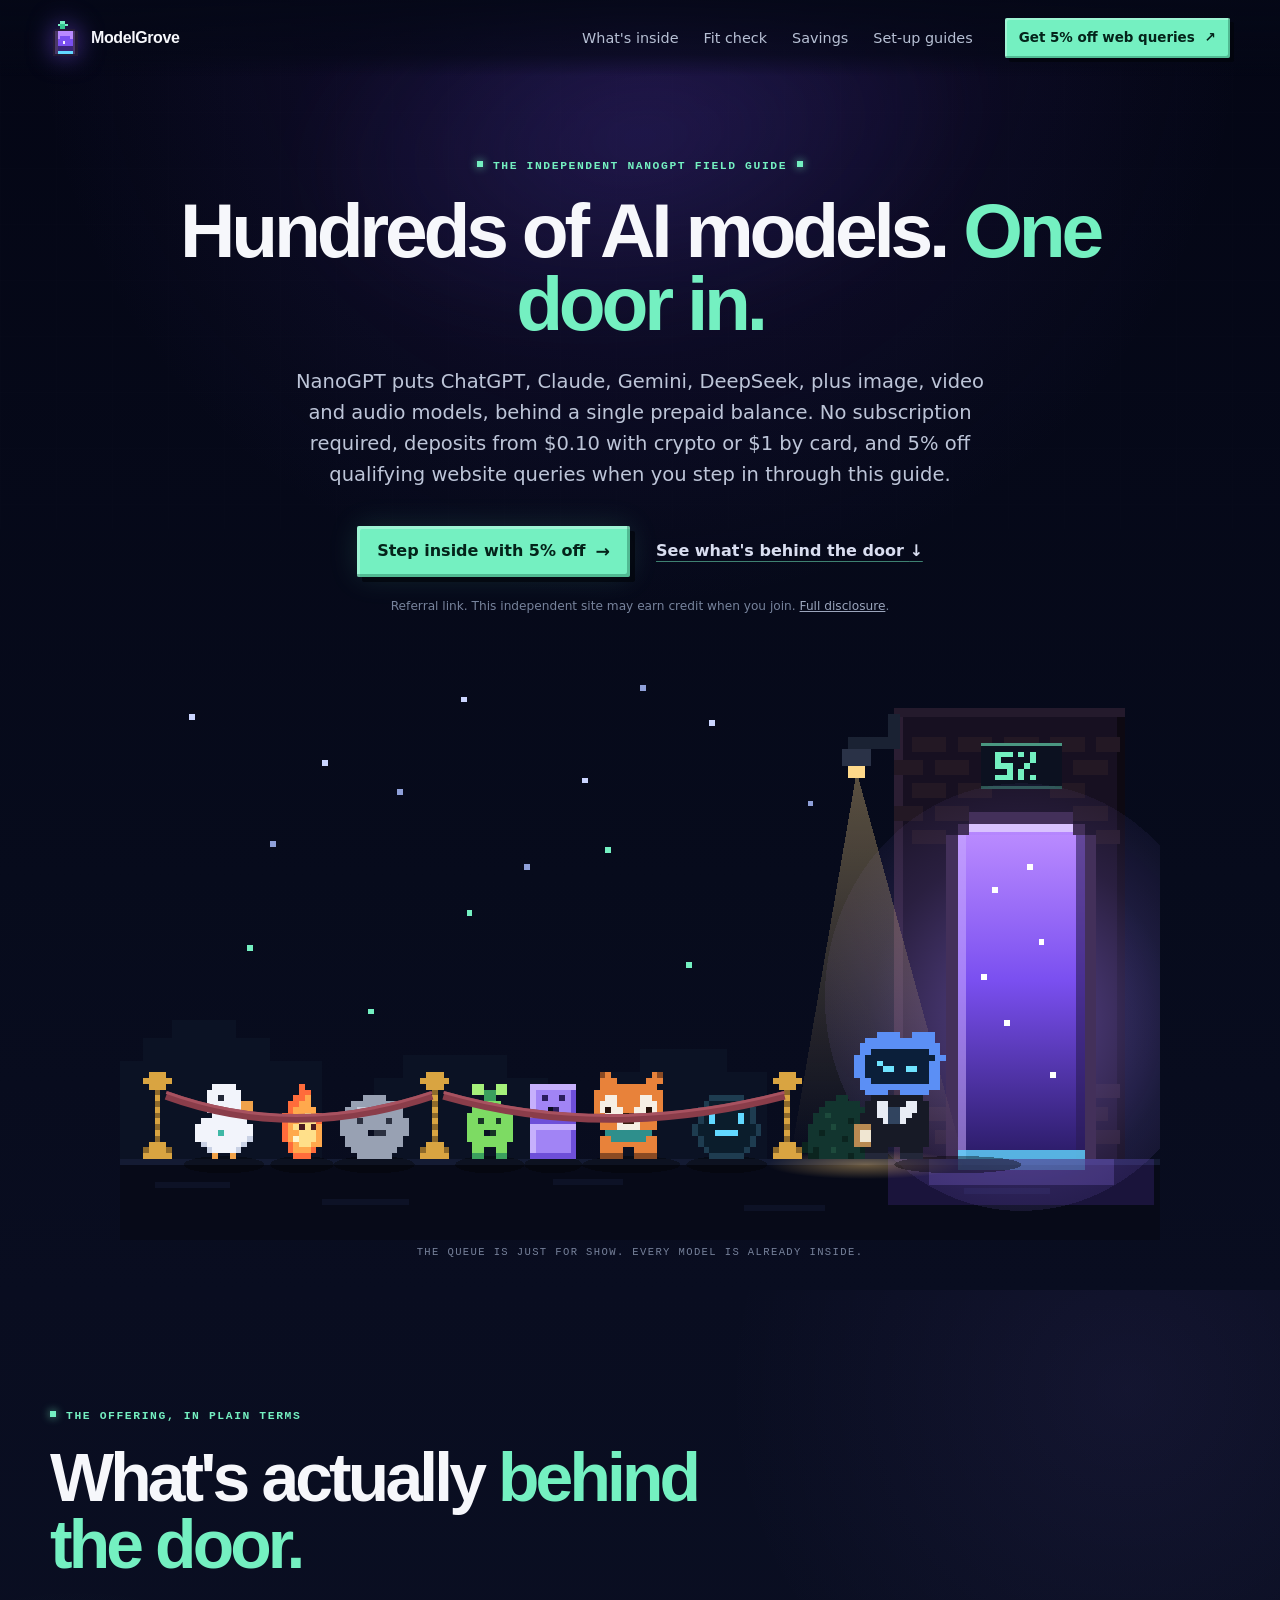
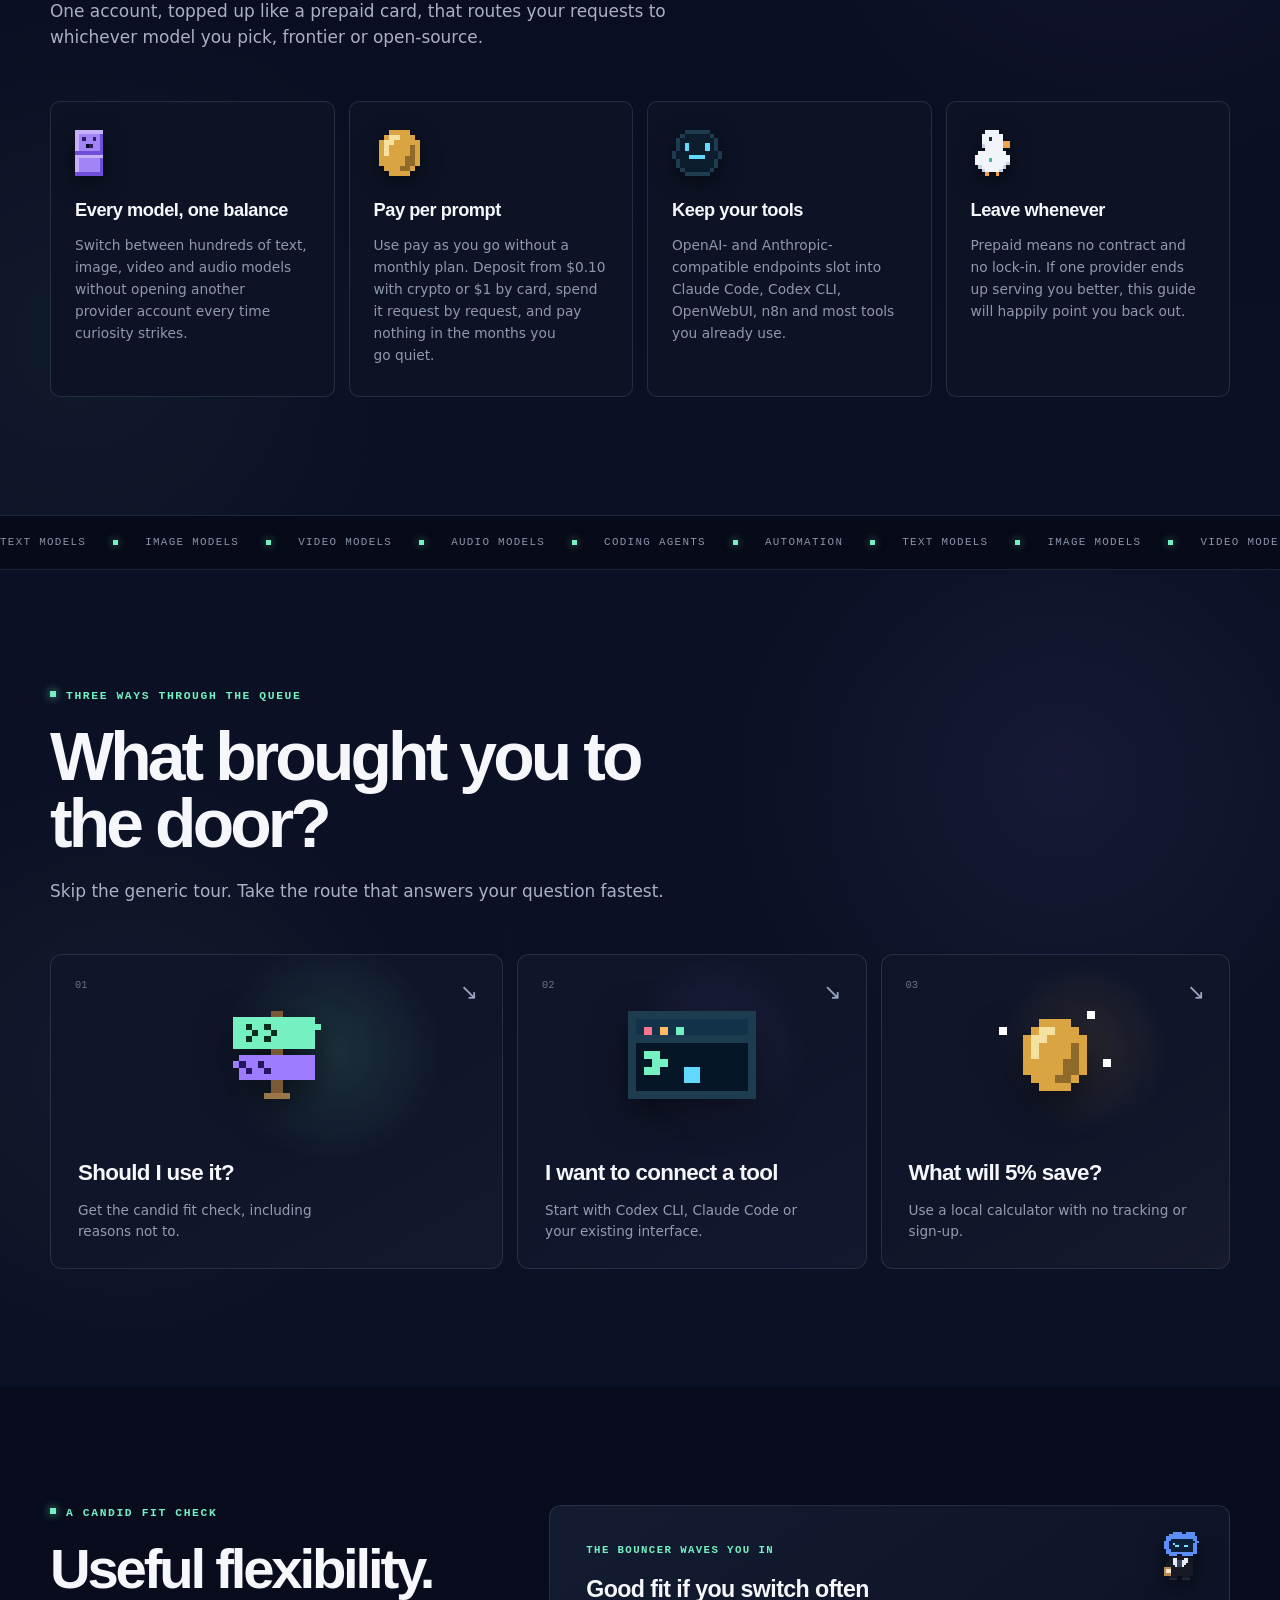
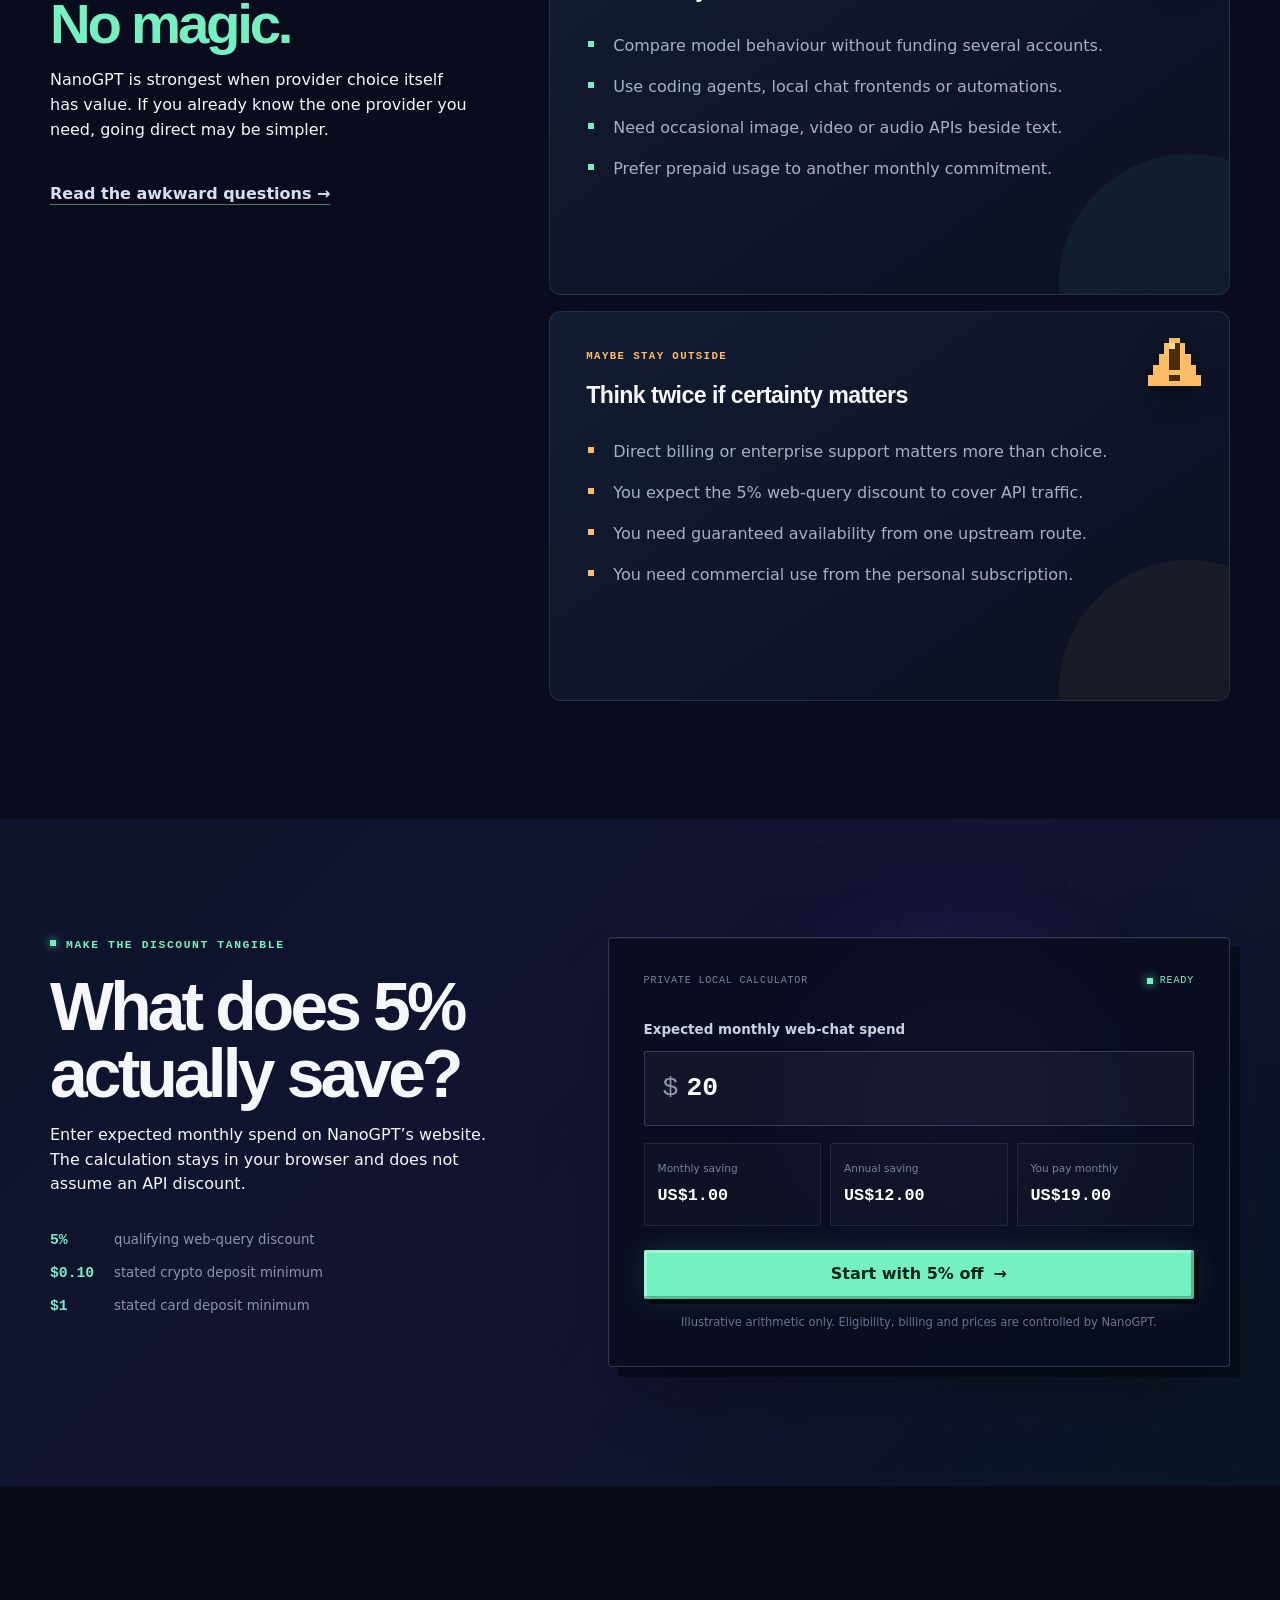
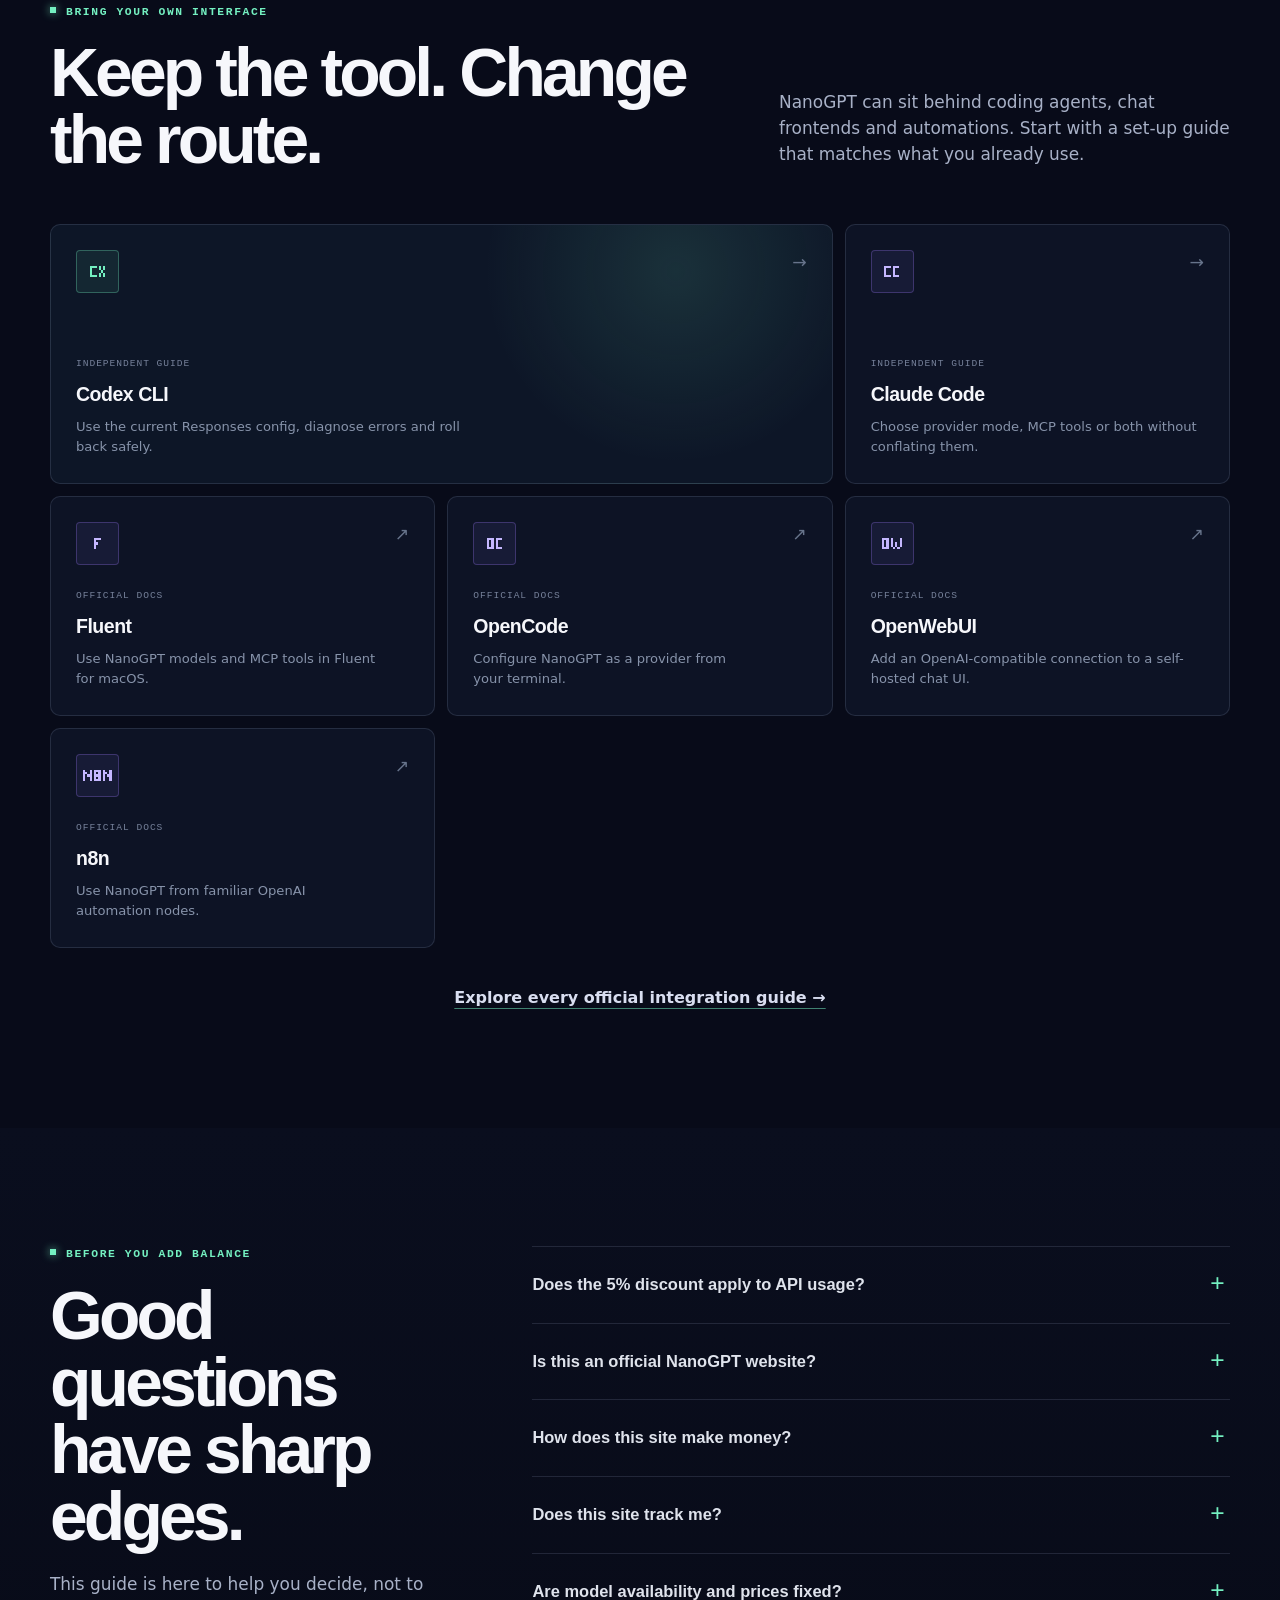
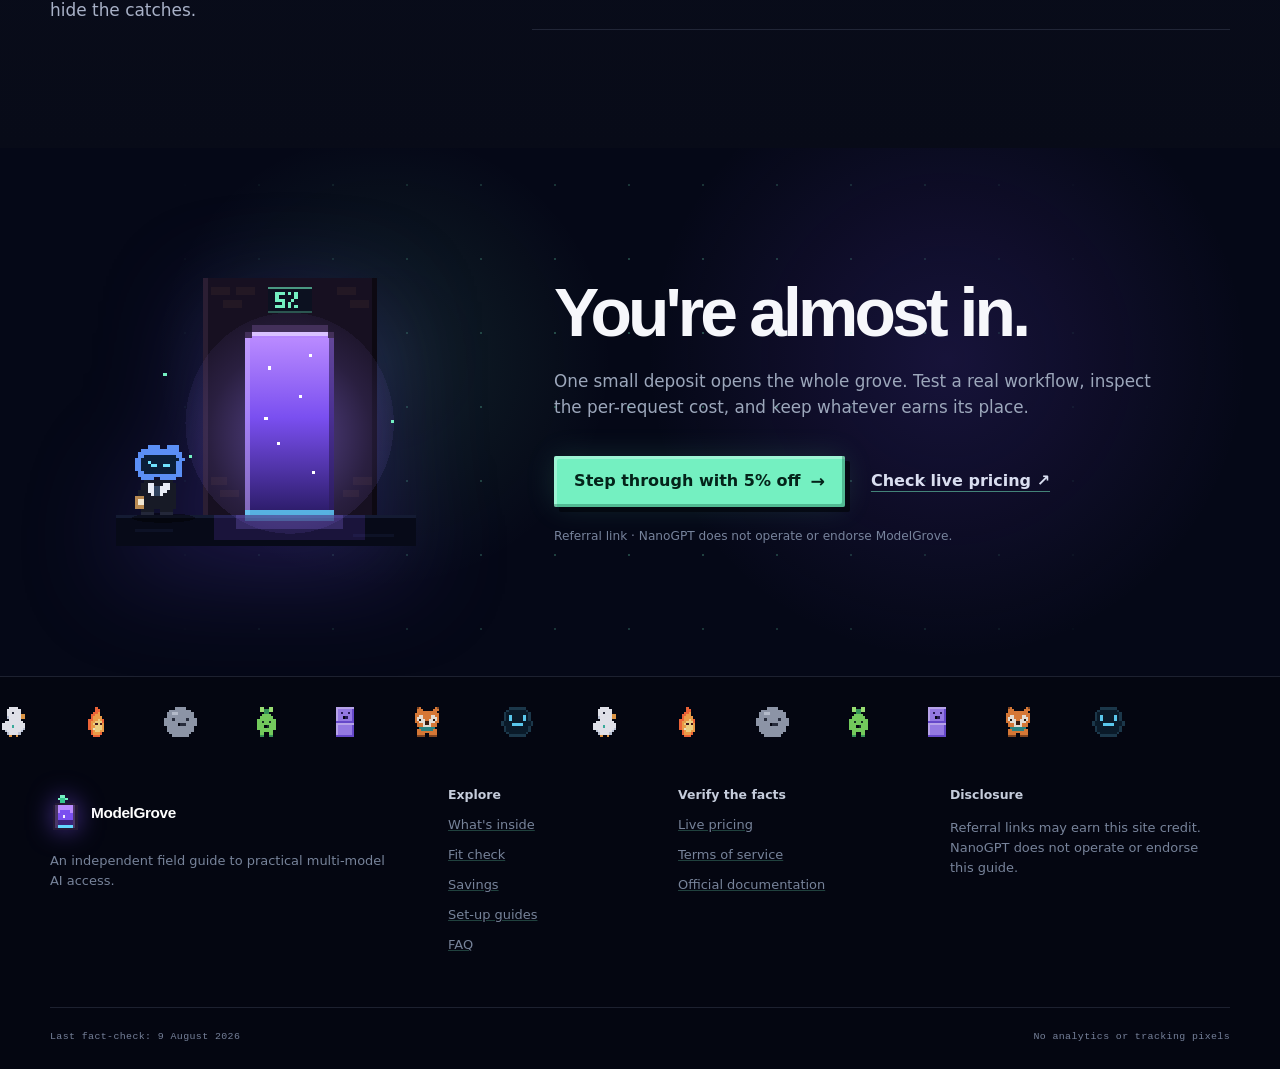
==== commit a5676450: "[verified] Deploy Fable pixel-art redesign" ====
--- a/index.html
+++ b/index.html
@@ -3,16 +3,16 @@
 <head>
   <meta charset="utf-8">
   <meta name="viewport" content="width=device-width, initial-scale=1">
-  <meta name="description" content="An independent guide to NanoGPT: hundreds of AI models on one prepaid balance. See if it fits, connect your tools and get 5% off website queries.">
+  <meta name="description" content="An independent guide to NanoGPT: hundreds of AI models on one prepaid balance. See if it fits, connect your tools and get 5% off qualifying website queries.">
   <meta name="theme-color" content="#050817">
   <link rel="canonical" href="https://modelgrove.dev/">
   <meta property="og:type" content="website">
   <meta property="og:title" content="ModelGrove: hundreds of AI models. One door in.">
-  <meta property="og:description" content="See what's behind the door: ChatGPT, Claude, Gemini and hundreds more on one prepaid balance, plus 5% off web queries.">
+  <meta property="og:description" content="See what's behind the door: ChatGPT, Claude, Gemini and hundreds more on one prepaid balance, plus 5% off qualifying web queries.">
   <meta property="og:url" content="https://modelgrove.dev/">
   <meta name="twitter:card" content="summary">
   <title>ModelGrove: a whole grove of AI models. One balance.</title>
-  <link rel="stylesheet" href="assets/styles.css">
+  <link rel="stylesheet" href="assets/styles.css?v=905f61a6c2df">
   <script type="module" src="assets/calculator.mjs"></script>
   <script type="module" src="assets/experience.mjs"></script>
   <script type="application/ld+json">
@@ -52,7 +52,7 @@
         <a href="#calculator">Savings</a>
         <a href="#integrations">Set-up guides</a>
       </div>
-      <a class="button button-small" href="https://nano-gpt.com/r/MRpqWxhj" target="_blank" rel="sponsored nofollow noopener">Get 5% off <span aria-hidden="true">↗</span></a>
+      <a class="button button-small" href="https://nano-gpt.com/r/MRpqWxhj" target="_blank" rel="sponsored nofollow noopener">Get 5% off web queries <span aria-hidden="true">↗</span></a>
     </nav>
   </header>
 
@@ -62,7 +62,7 @@
       <div class="shell hero-copy">
         <p class="eyebrow">The independent NanoGPT field guide</p>
         <h1>Hundreds of AI models. <em>One door in.</em></h1>
-        <p class="lede">NanoGPT puts ChatGPT, Claude, Gemini, DeepSeek, plus image, video and audio models, behind a single prepaid balance. No subscriptions, deposits from $0.10, and 5% off website queries when you step in through this guide.</p>
+        <p class="lede">NanoGPT puts ChatGPT, Claude, Gemini, DeepSeek, plus image, video and audio models, behind a single prepaid balance. No subscription required, deposits from $0.10 with crypto or $1 by card, and 5% off qualifying website queries when you step in through this guide.</p>
         <div class="hero-actions">
           <a class="button button-primary" href="https://nano-gpt.com/r/MRpqWxhj" target="_blank" rel="sponsored nofollow noopener">Step inside with 5% off <span class="button-arrow" aria-hidden="true">→</span></a>
           <a class="text-link" href="#offer">See what's behind the door <span aria-hidden="true">↓</span></a>
@@ -339,7 +339,7 @@
   <path fill="#8f6a2a" d="M7 3h1v1h-1zM7 4h1v1h-1zM6 5h2v1h-2zM6 6h2v1h-2zM5 7h2v1h-2z"/>
 </svg>
             <h3>Pay per prompt</h3>
-            <p>No monthly plan. Deposit from $0.10 by card or crypto, spend it request by request, and pay nothing in the months you go quiet.</p>
+            <p>Use pay as you go without a monthly plan. Deposit from $0.10 with crypto or $1 by card, spend it request by request, and pay nothing in the months you go quiet.</p>
           </article>
           <article class="offer-card reveal">
             <svg class="pixel-icon" viewBox="0 0 12 11" shape-rendering="crispEdges" aria-hidden="true">
@@ -790,6 +790,6 @@
     <div class="shell footer-bottom"><span>Last fact-check: 9 August 2026</span><span>No analytics or tracking pixels</span></div>
   </footer>
 
-  <a class="mobile-cta" href="https://nano-gpt.com/r/MRpqWxhj" target="_blank" rel="sponsored nofollow noopener"><span>Step inside · 5% off</span><b aria-hidden="true">→</b></a>
+  <a class="mobile-cta" href="https://nano-gpt.com/r/MRpqWxhj" target="_blank" rel="sponsored nofollow noopener"><span>Referral link · 5% off web queries</span><b aria-hidden="true">→</b></a>
 </body>
 </html>
--- a/assets/styles.css
+++ b/assets/styles.css
@@ -62,13 +62,13 @@
 .hero { position: relative; isolation: isolate; overflow: hidden; padding: 158px 0 0; text-align: center; background: radial-gradient(circle at 50% 0%, rgba(83,47,171,.2), transparent 42%), linear-gradient(180deg, #040615 0%, #070b1c 68%, #090d20 100%); }
 .hero::before { content: ""; position: absolute; z-index: -2; inset: 0; opacity: .38; background-image: linear-gradient(rgba(255,255,255,.021) 1px, transparent 1px), linear-gradient(90deg, rgba(255,255,255,.018) 1px, transparent 1px); background-size: 56px 56px; mask-image: linear-gradient(to bottom, black, transparent 82%); }
 .hero-aurora { position: absolute; z-index: -1; width: 760px; height: 430px; left: 50%; top: -6%; border-radius: 50%; background: radial-gradient(ellipse, rgba(101,70,205,.18), transparent 66%); filter: blur(24px); transform: translateX(-50%) rotate(-8deg); }
-.hero-copy { position: relative; z-index: 8; max-width: 900px; animation: rise-in .8s cubic-bezier(.2,.7,.2,1) both; }
+.hero-copy { position: relative; z-index: 8; max-width: 1180px; animation: rise-in .8s cubic-bezier(.2,.7,.2,1) both; }
 .eyebrow { margin: 0 0 18px; color: var(--mint); font-family: var(--mono); font-size: .71rem; font-weight: 700; letter-spacing: .14em; text-transform: uppercase; }
 .eyebrow::before, .hero-copy .eyebrow::after { content: ""; display: inline-block; width: 6px; height: 6px; background: var(--mint); box-shadow: 0 0 9px rgba(116,240,193,.8); vertical-align: 2px; }
 .eyebrow::before { margin-right: 10px; }
 .hero-copy .eyebrow::after { margin-left: 10px; }
 h1, h2, h3 { margin: 0; color: var(--ink); font-family: var(--heading-font); font-weight: 560; }
-h1 { margin-inline: auto; max-width: 860px; font-size: clamp(3.4rem, 6vw, 5.6rem); line-height: .95; letter-spacing: -.055em; }
+h1 { margin-inline: auto; max-width: 1120px; font-size: clamp(3.4rem, 6vw, 5.6rem); line-height: .95; letter-spacing: -.055em; }
 h1 em, h2 em { color: var(--mint); font-style: normal; }
 .lede { max-width: 690px; margin: 26px auto 0; color: #bdc5d8; font-size: clamp(1.05rem, 1.6vw, 1.22rem); line-height: 1.6; }
 .hero-actions { display: flex; align-items: center; justify-content: center; gap: 26px; margin-top: 36px; }
@@ -79,7 +79,7 @@
 /* The pixel queue scene. */
 .grove-scene { position: relative; z-index: 2; width: min(1040px, calc(100% - 24px)); margin: 46px auto 0; animation: rise-in .9s cubic-bezier(.2,.7,.2,1) .15s both; }
 .pixel-scene { display: block; width: 100%; height: auto; transform: translate(calc(var(--px) * 8px), calc(var(--py) * 5px)); transition: transform .15s linear; }
-.scene-caption { margin: 4px 0 0; padding-bottom: 30px; color: #6d7890; font-family: var(--mono); font-size: .66rem; letter-spacing: .13em; text-transform: uppercase; }
+.scene-caption { margin: 4px 0 0; padding-bottom: 30px; color: var(--dim); font-family: var(--mono); font-size: .66rem; letter-spacing: .13em; text-transform: uppercase; }
 
 .model-spirit .sprite-body { animation: pixel-bob 1.7s steps(2, jump-none) infinite; }
 .spirit-flame .sprite-body { animation-delay: -.35s; }
@@ -201,7 +201,7 @@
 .integration-icon { display: grid; place-items: center; width: 43px; height: 43px; border: 1px solid rgba(157,124,255,.28); border-radius: 4px; color: #c5b7ff; background: rgba(157,124,255,.08); }
 .integration-icon .pixel-mono { display: block; height: 11px; width: auto; }
 .integration-feature .integration-icon { border-color: rgba(116,240,193,.3); color: var(--mint); background: rgba(116,240,193,.08); }
-.integration-tag { margin: 0 0 7px; color: #65728a; font-family: var(--mono); font-size: .6rem; letter-spacing: .1em; text-transform: uppercase; }
+.integration-tag { margin: 0 0 7px; color: var(--dim); font-family: var(--mono); font-size: .6rem; letter-spacing: .1em; text-transform: uppercase; }
 .integration-card h3 { font-size: 1.22rem; }
 .integration-card p:not(.integration-tag) { max-width: 390px; margin: 8px 0 0; color: #8793aa; font-size: .82rem; }
 .integration-arrow { position: absolute; top: 24px; right: 25px; color: #67748b; font-size: 1.08rem; }
@@ -246,7 +246,7 @@
 .footer-grid a { margin-top: 10px; text-decoration-color: rgba(116,240,193,.25); }
 .footer-grid a:hover { color: var(--mint); }
 .footer-grid .brand { display: inline-flex; color: white; font-size: .96rem; }
-.footer-bottom { display: flex; justify-content: space-between; margin-top: 52px; padding-top: 21px; border-top: 1px solid var(--line); color: #566176; font-family: var(--mono); font-size: .62rem; letter-spacing: .04em; }
+.footer-bottom { display: flex; justify-content: space-between; margin-top: 52px; padding-top: 21px; border-top: 1px solid var(--line); color: var(--dim); font-family: var(--mono); font-size: .62rem; letter-spacing: .04em; }
 .mobile-cta { display: none; }
 
 /* Article pages keep the same world while optimising for reading. */
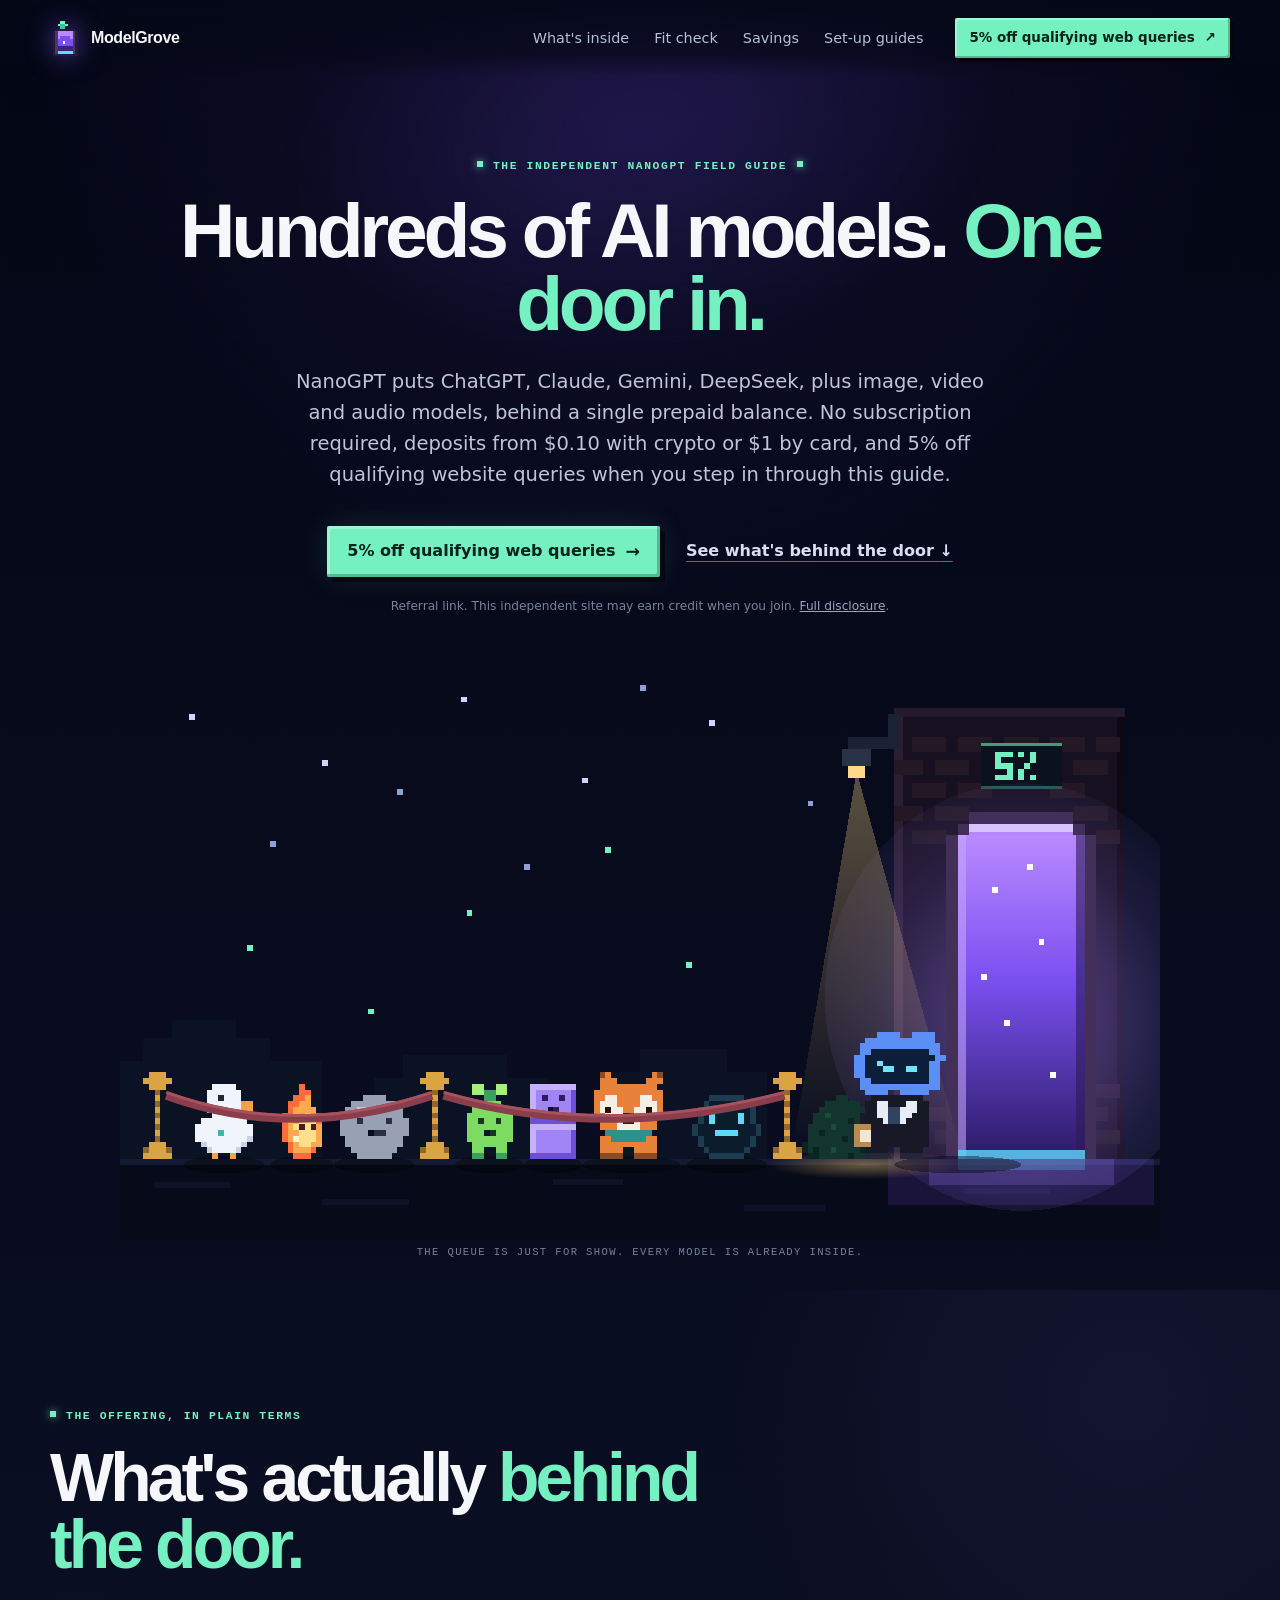
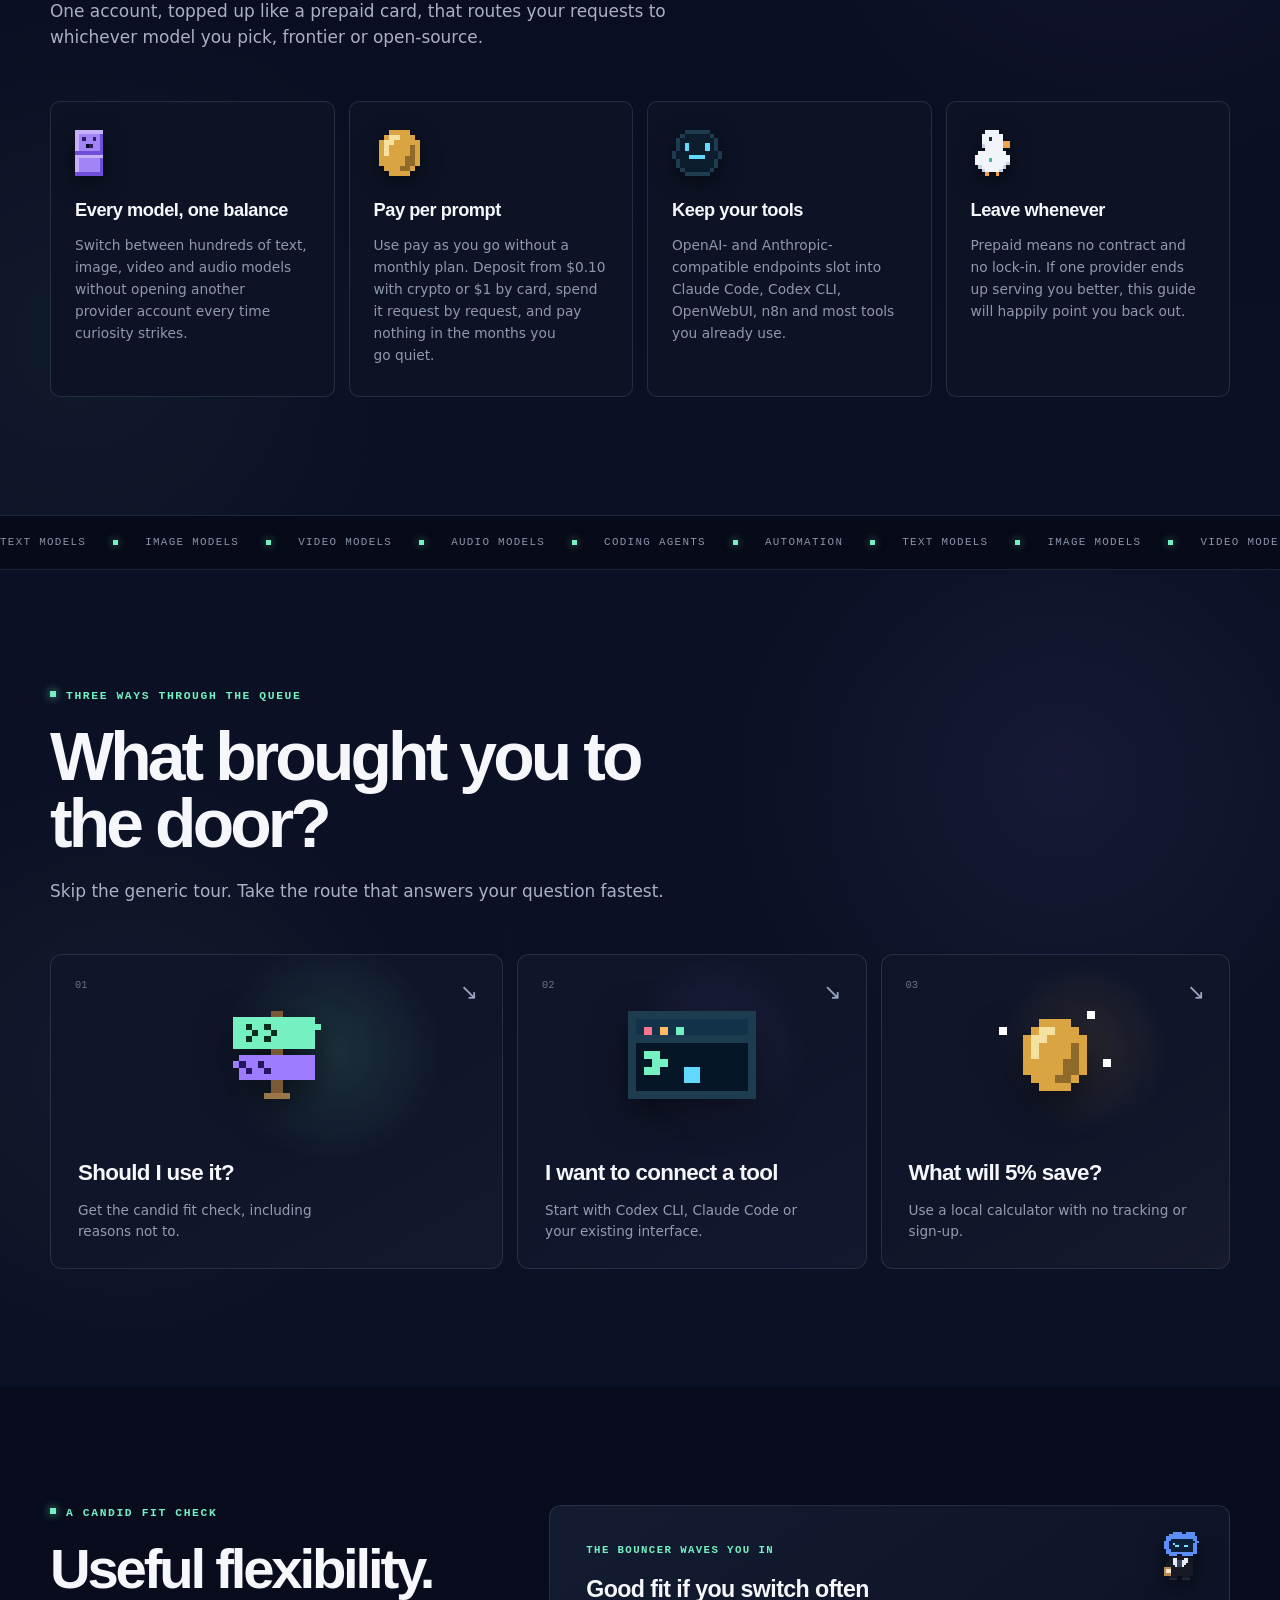
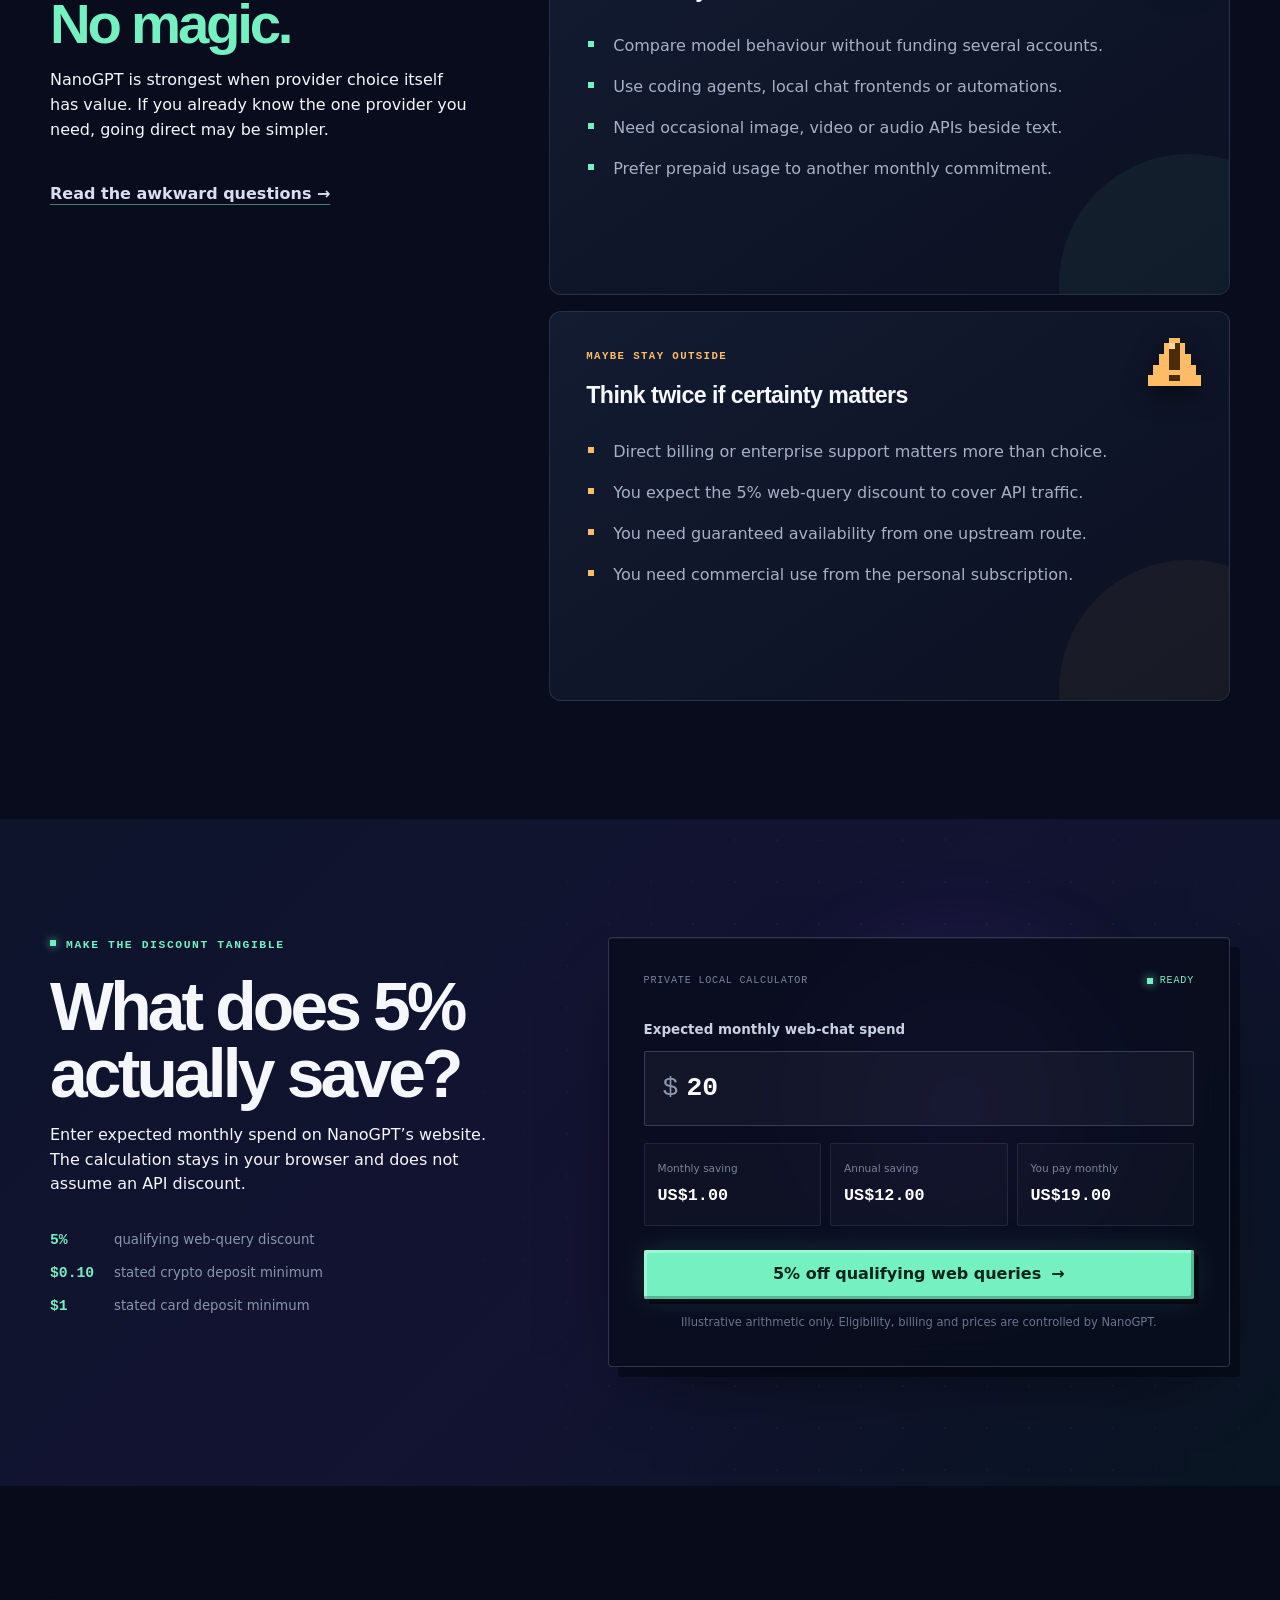
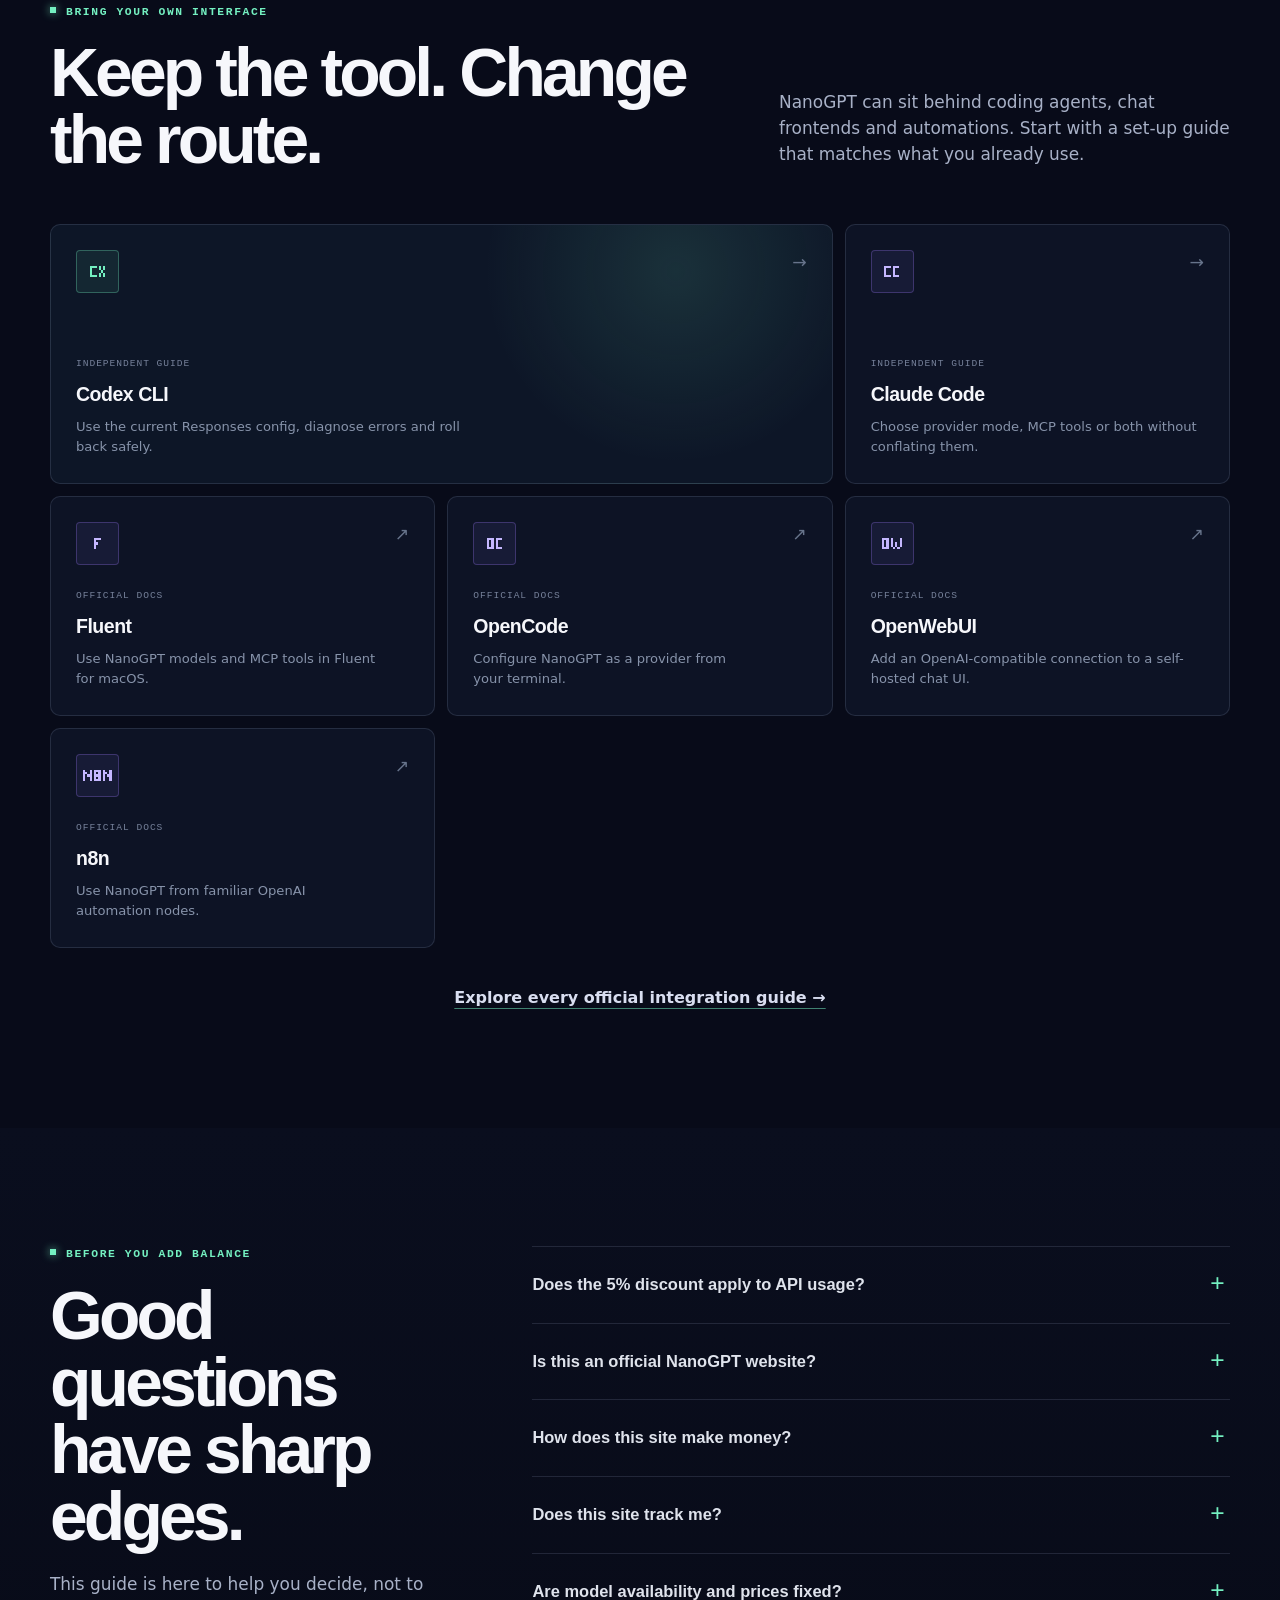
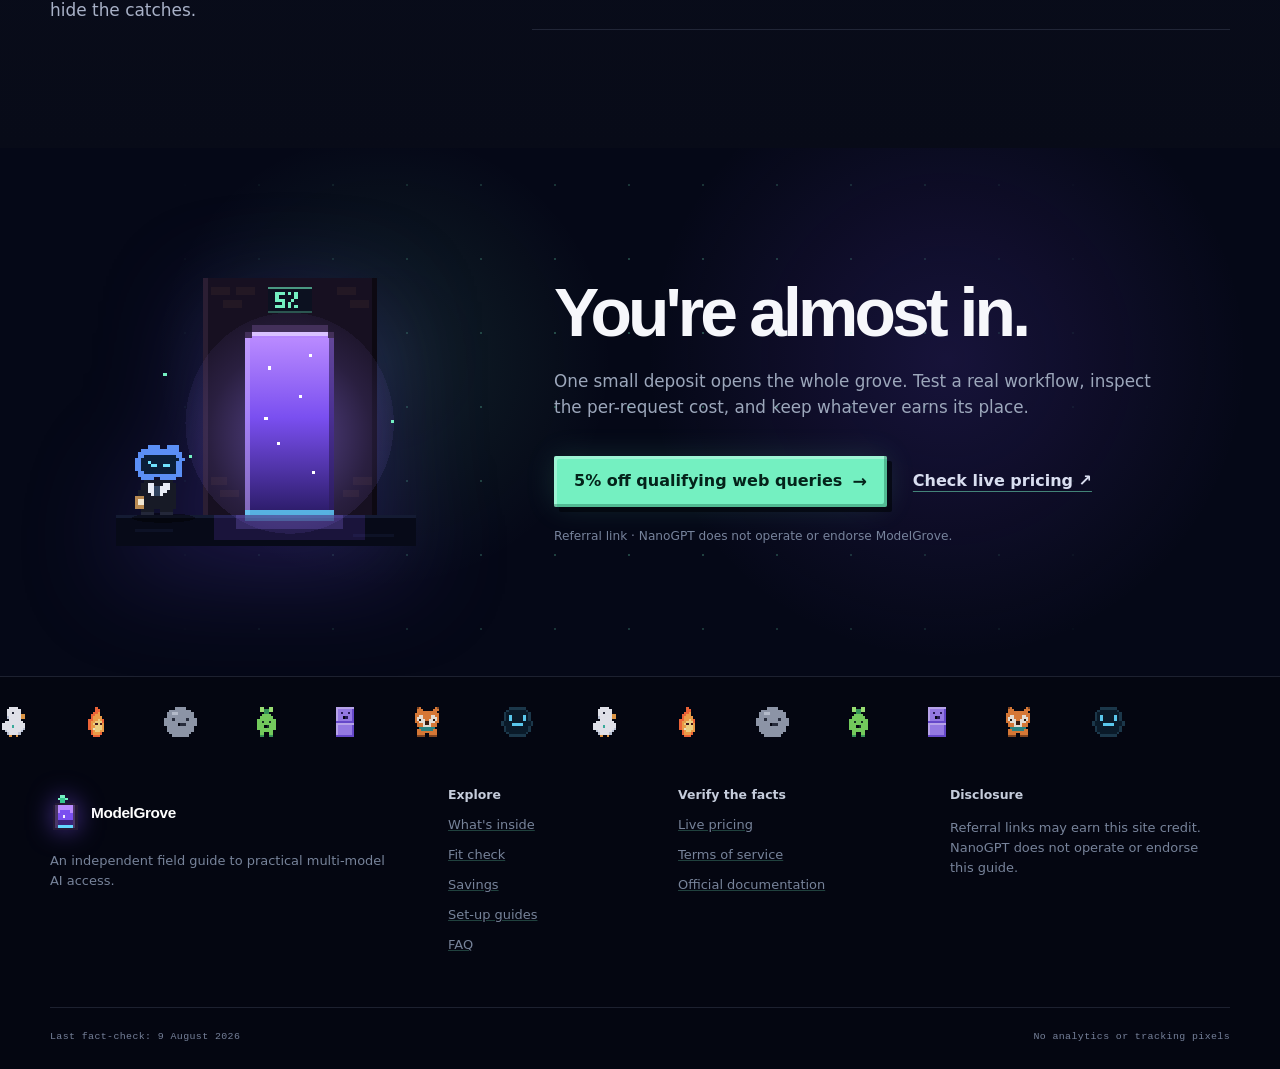
==== commit cbdb83e6: "[verified] Qualify referral discount wording" ====
--- a/index.html
+++ b/index.html
@@ -52,7 +52,7 @@
         <a href="#calculator">Savings</a>
         <a href="#integrations">Set-up guides</a>
       </div>
-      <a class="button button-small" href="https://nano-gpt.com/r/MRpqWxhj" target="_blank" rel="sponsored nofollow noopener">Get 5% off web queries <span aria-hidden="true">↗</span></a>
+      <a class="button button-small" href="https://nano-gpt.com/r/MRpqWxhj" target="_blank" rel="sponsored nofollow noopener">5% off qualifying web queries <span aria-hidden="true">↗</span></a>
     </nav>
   </header>
 
@@ -64,7 +64,7 @@
         <h1>Hundreds of AI models. <em>One door in.</em></h1>
         <p class="lede">NanoGPT puts ChatGPT, Claude, Gemini, DeepSeek, plus image, video and audio models, behind a single prepaid balance. No subscription required, deposits from $0.10 with crypto or $1 by card, and 5% off qualifying website queries when you step in through this guide.</p>
         <div class="hero-actions">
-          <a class="button button-primary" href="https://nano-gpt.com/r/MRpqWxhj" target="_blank" rel="sponsored nofollow noopener">Step inside with 5% off <span class="button-arrow" aria-hidden="true">→</span></a>
+          <a class="button button-primary" href="https://nano-gpt.com/r/MRpqWxhj" target="_blank" rel="sponsored nofollow noopener">5% off qualifying web queries <span class="button-arrow" aria-hidden="true">→</span></a>
           <a class="text-link" href="#offer">See what's behind the door <span aria-hidden="true">↓</span></a>
         </div>
         <p class="microcopy">Referral link. This independent site may earn credit when you join. <a href="#questions">Full disclosure</a>.</p>
@@ -497,7 +497,7 @@
             <div><span>Annual saving</span><strong id="annual-saving">$12.00</strong></div>
             <div><span>You pay monthly</span><strong id="discounted-total">$19.00</strong></div>
           </div>
-          <a class="button button-primary button-wide" href="https://nano-gpt.com/r/MRpqWxhj" target="_blank" rel="sponsored nofollow noopener">Start with 5% off <span aria-hidden="true">→</span></a>
+          <a class="button button-primary button-wide" href="https://nano-gpt.com/r/MRpqWxhj" target="_blank" rel="sponsored nofollow noopener">5% off qualifying web queries <span aria-hidden="true">→</span></a>
           <p class="fineprint">Illustrative arithmetic only. Eligibility, billing and prices are controlled by NanoGPT.</p>
         </div>
       </div>
@@ -543,7 +543,7 @@
         <div class="faq-list reveal">
           <details><summary>Does the 5% discount apply to API usage?</summary><p>The invitation page specifically says “queries on our website”. This guide does not claim an API discount. Check NanoGPT’s live terms before relying on broader coverage.</p></details>
           <details><summary>Is this an official NanoGPT website?</summary><p>No. ModelGrove is independent. Product, pricing and integration links point to NanoGPT’s official pages so you can verify them yourself.</p></details>
-          <details><summary>How does this site make money?</summary><p>If you accept NanoGPT through a referral link here and later make a qualifying purchase, this site may receive referral credit. You receive the stated 5% website-query discount.</p></details>
+          <details><summary>How does this site make money?</summary><p>If you accept NanoGPT through a referral link here and later make a qualifying purchase, this site may receive referral credit. You receive the stated 5% qualifying website-query discount.</p></details>
           <details><summary>Does this site track me?</summary><p>No analytics, cookies or tracking pixels are installed. A referral click takes you directly to NanoGPT, which applies its own policies.</p></details>
           <details><summary>Are model availability and prices fixed?</summary><p>No. Model catalogues and upstream routes change. Check NanoGPT’s live pricing and model directory before a material purchase or integration decision.</p></details>
         </div>
@@ -637,7 +637,7 @@
           <h2>You're almost in.</h2>
           <p>One small deposit opens the whole grove. Test a real workflow, inspect the per-request cost, and keep whatever earns its place.</p>
           <div class="hero-actions">
-            <a class="button button-primary" href="https://nano-gpt.com/r/MRpqWxhj" target="_blank" rel="sponsored nofollow noopener">Step through with 5% off <span class="button-arrow" aria-hidden="true">→</span></a>
+            <a class="button button-primary" href="https://nano-gpt.com/r/MRpqWxhj" target="_blank" rel="sponsored nofollow noopener">5% off qualifying web queries <span class="button-arrow" aria-hidden="true">→</span></a>
             <a class="text-link" href="https://nano-gpt.com/pricing" target="_blank" rel="noopener">Check live pricing ↗</a>
           </div>
           <p class="microcopy">Referral link · NanoGPT does not operate or endorse ModelGrove.</p>
@@ -790,6 +790,6 @@
     <div class="shell footer-bottom"><span>Last fact-check: 9 August 2026</span><span>No analytics or tracking pixels</span></div>
   </footer>
 
-  <a class="mobile-cta" href="https://nano-gpt.com/r/MRpqWxhj" target="_blank" rel="sponsored nofollow noopener"><span>Referral link · 5% off web queries</span><b aria-hidden="true">→</b></a>
+  <a class="mobile-cta" href="https://nano-gpt.com/r/MRpqWxhj" target="_blank" rel="sponsored nofollow noopener"><span>Referral · 5% qualifying web discount</span><b aria-hidden="true">→</b></a>
 </body>
 </html>
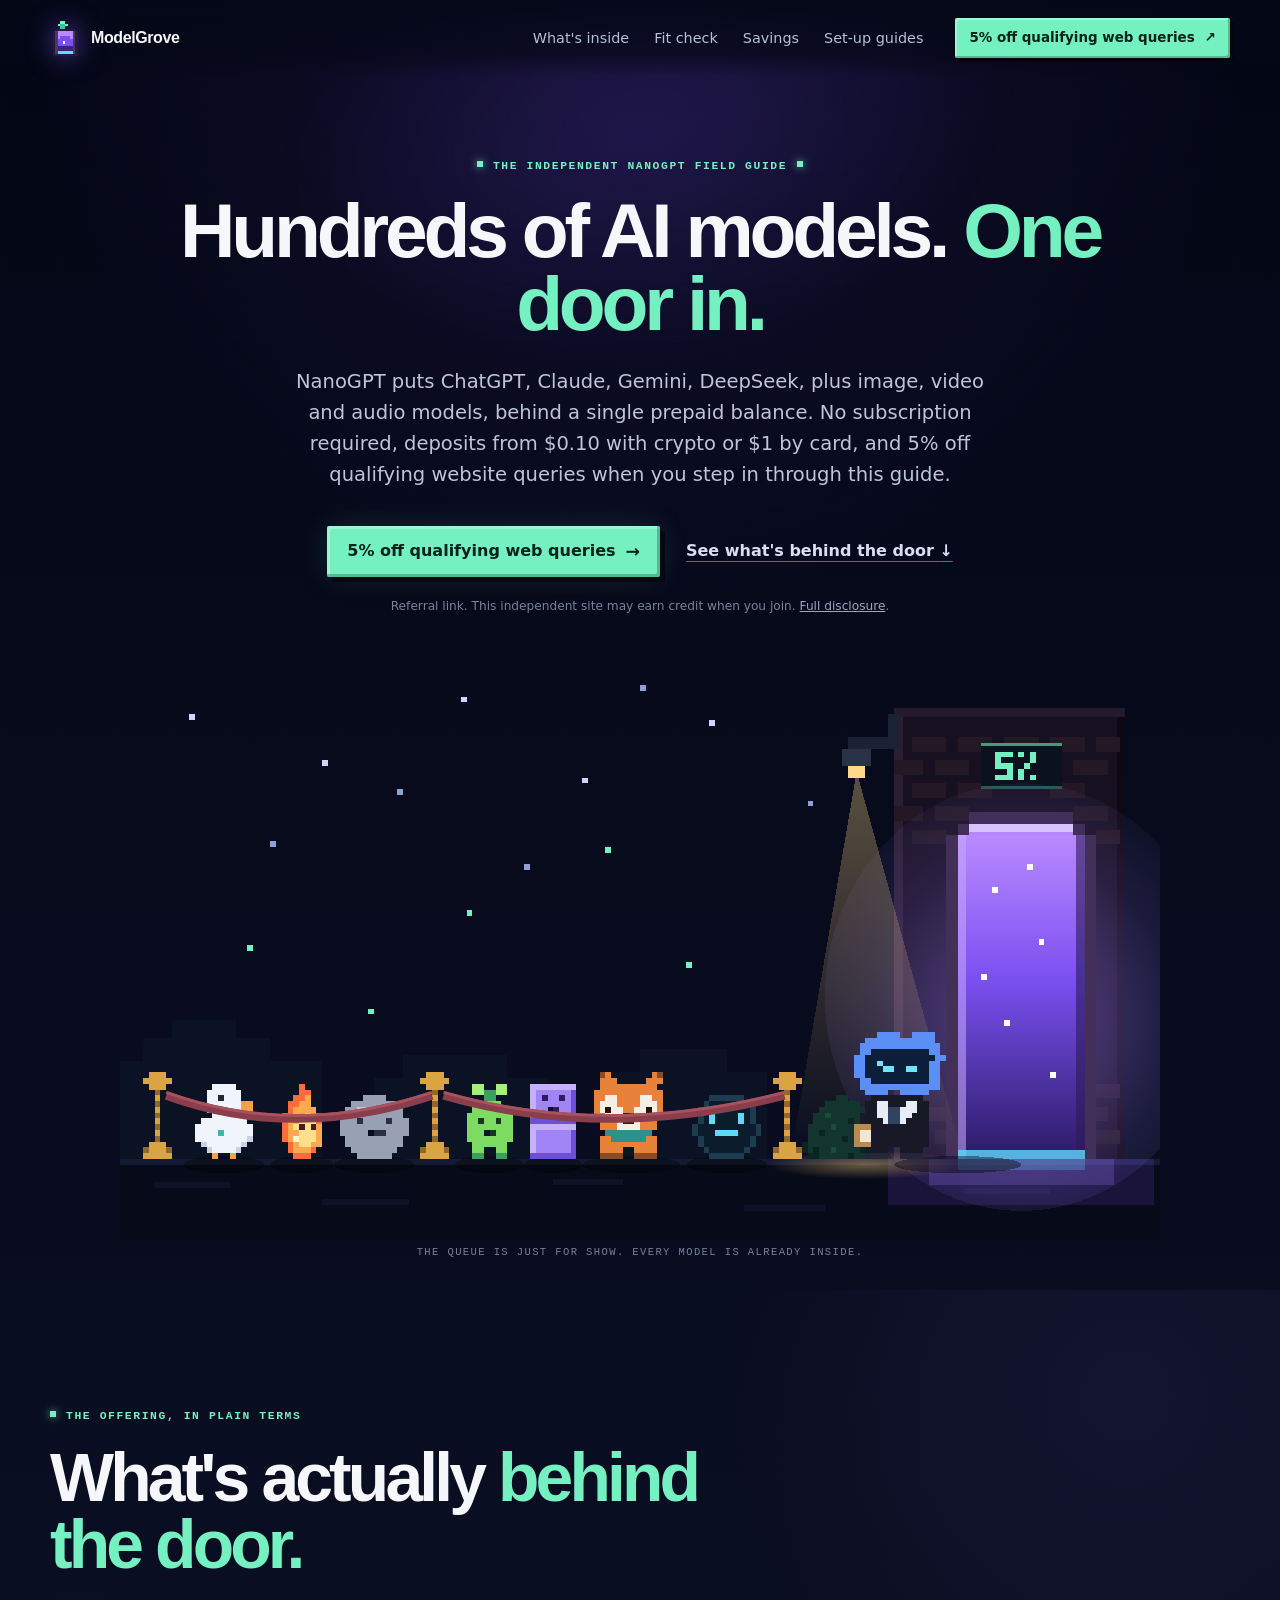
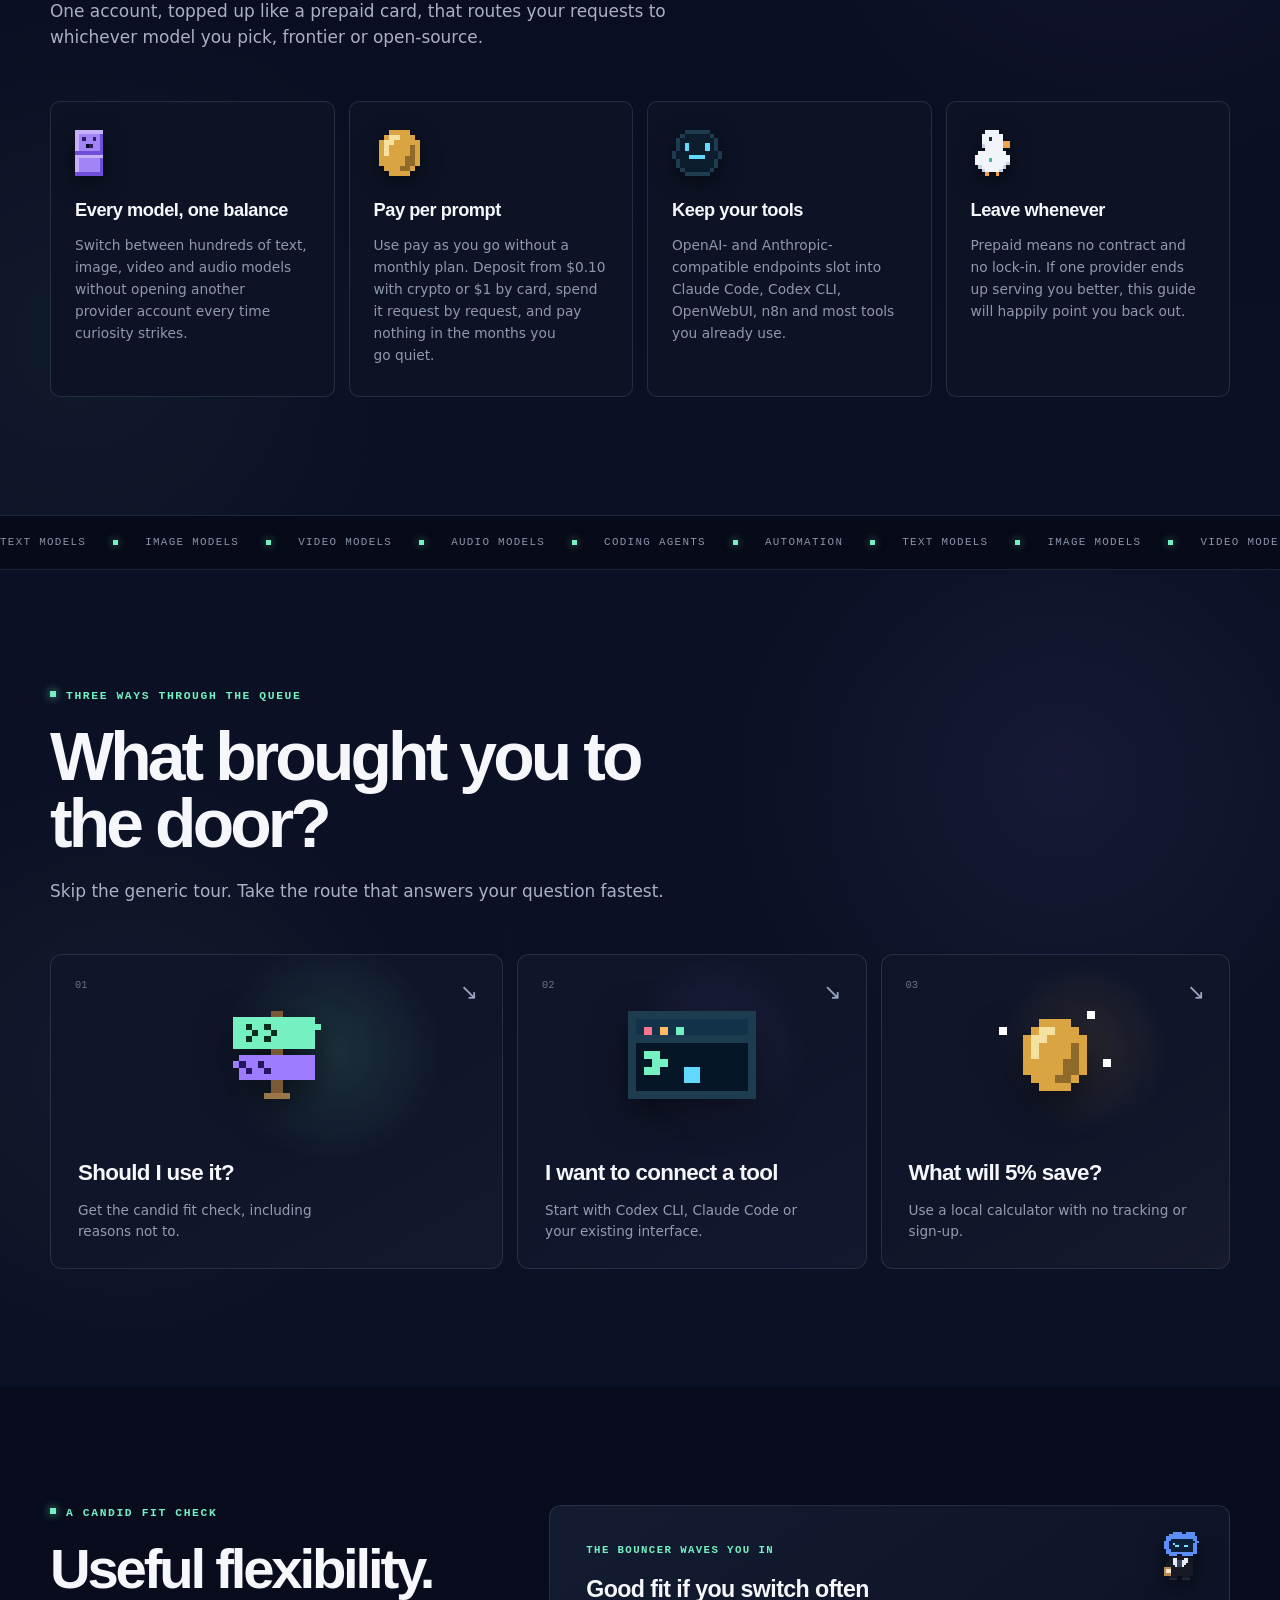
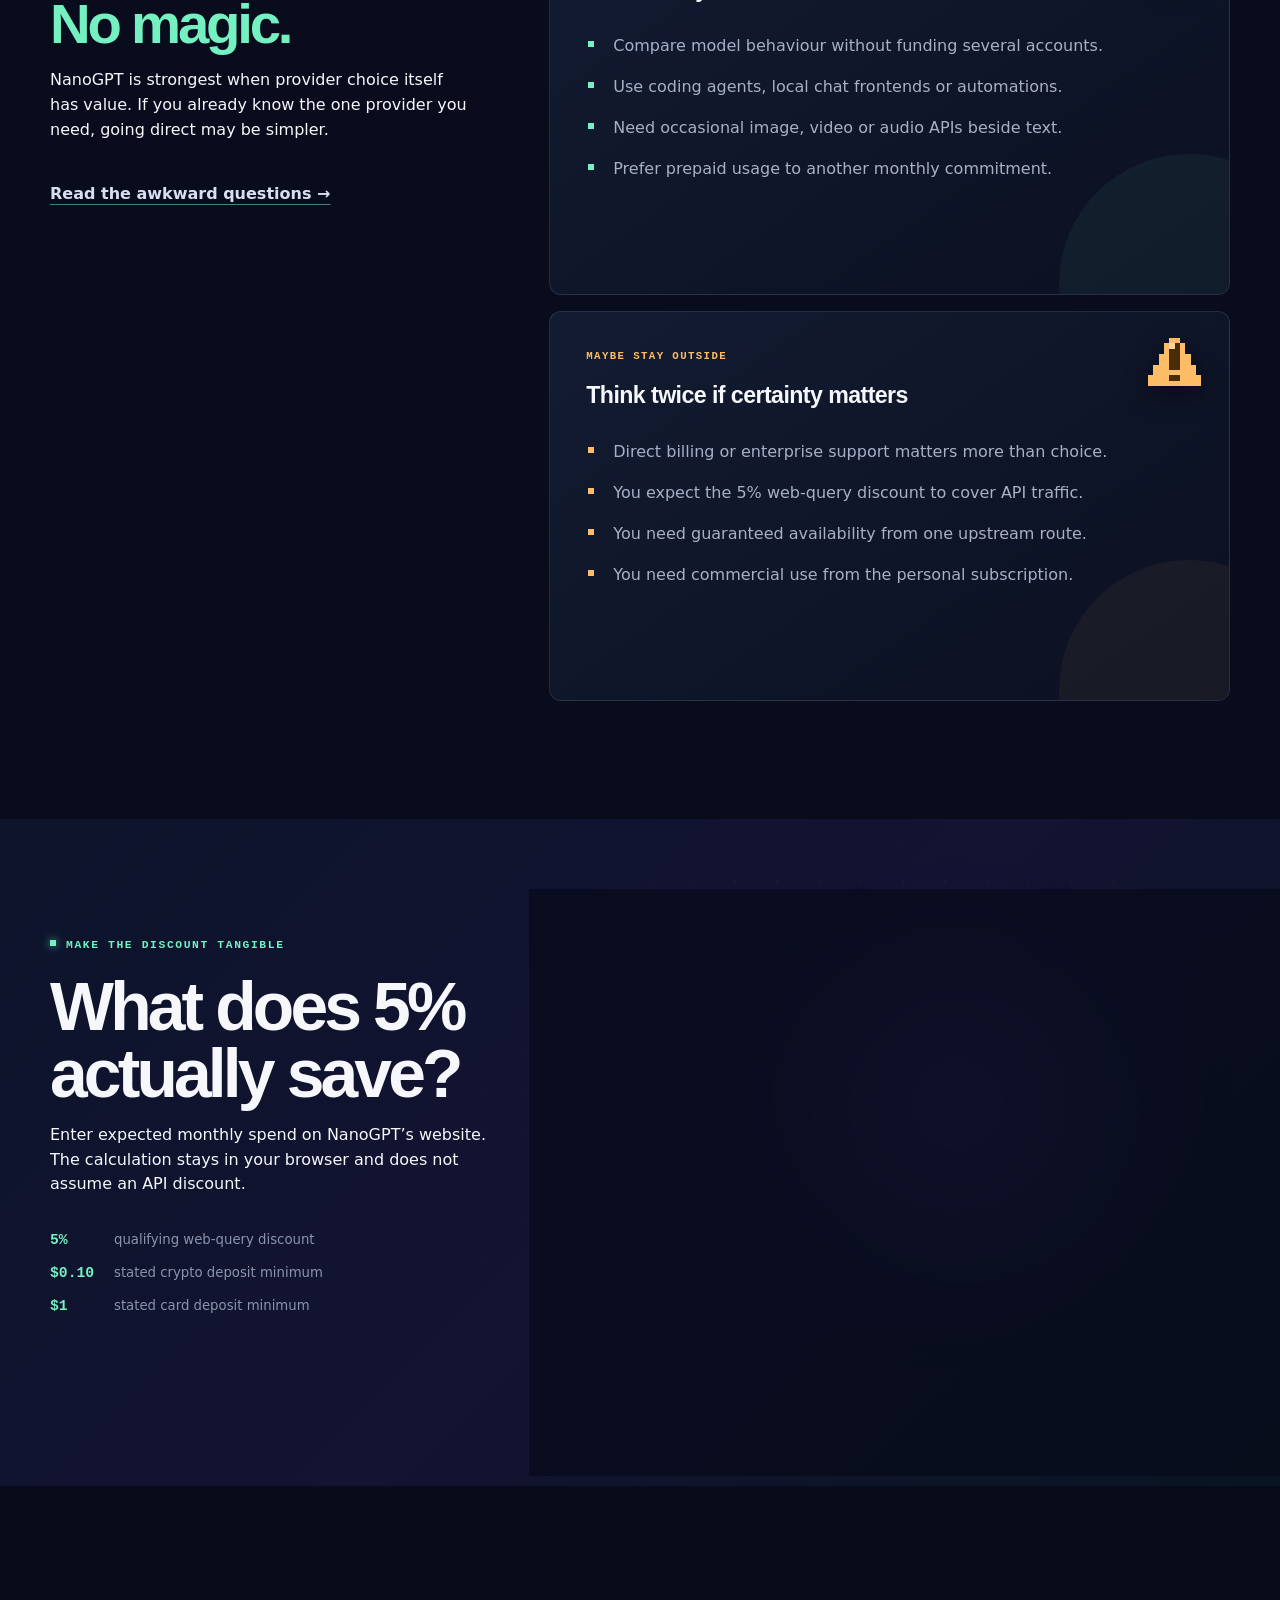
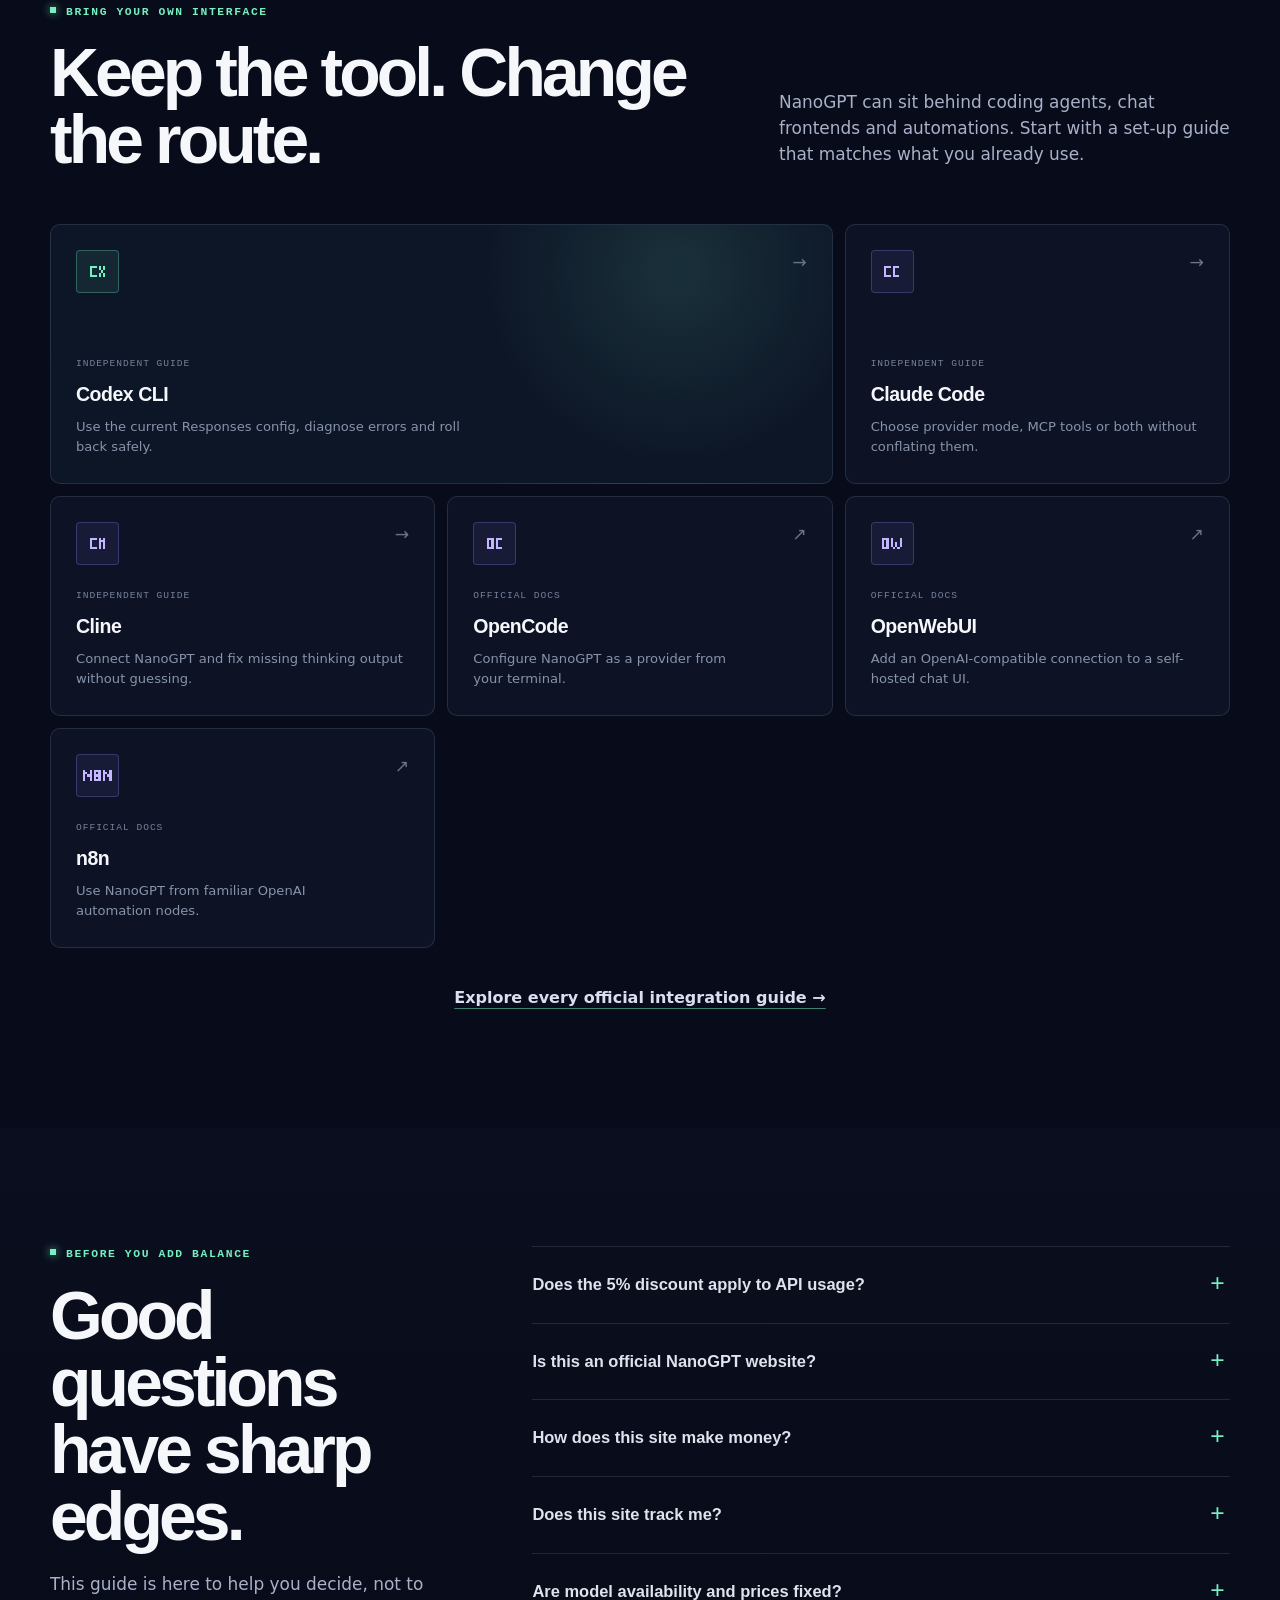
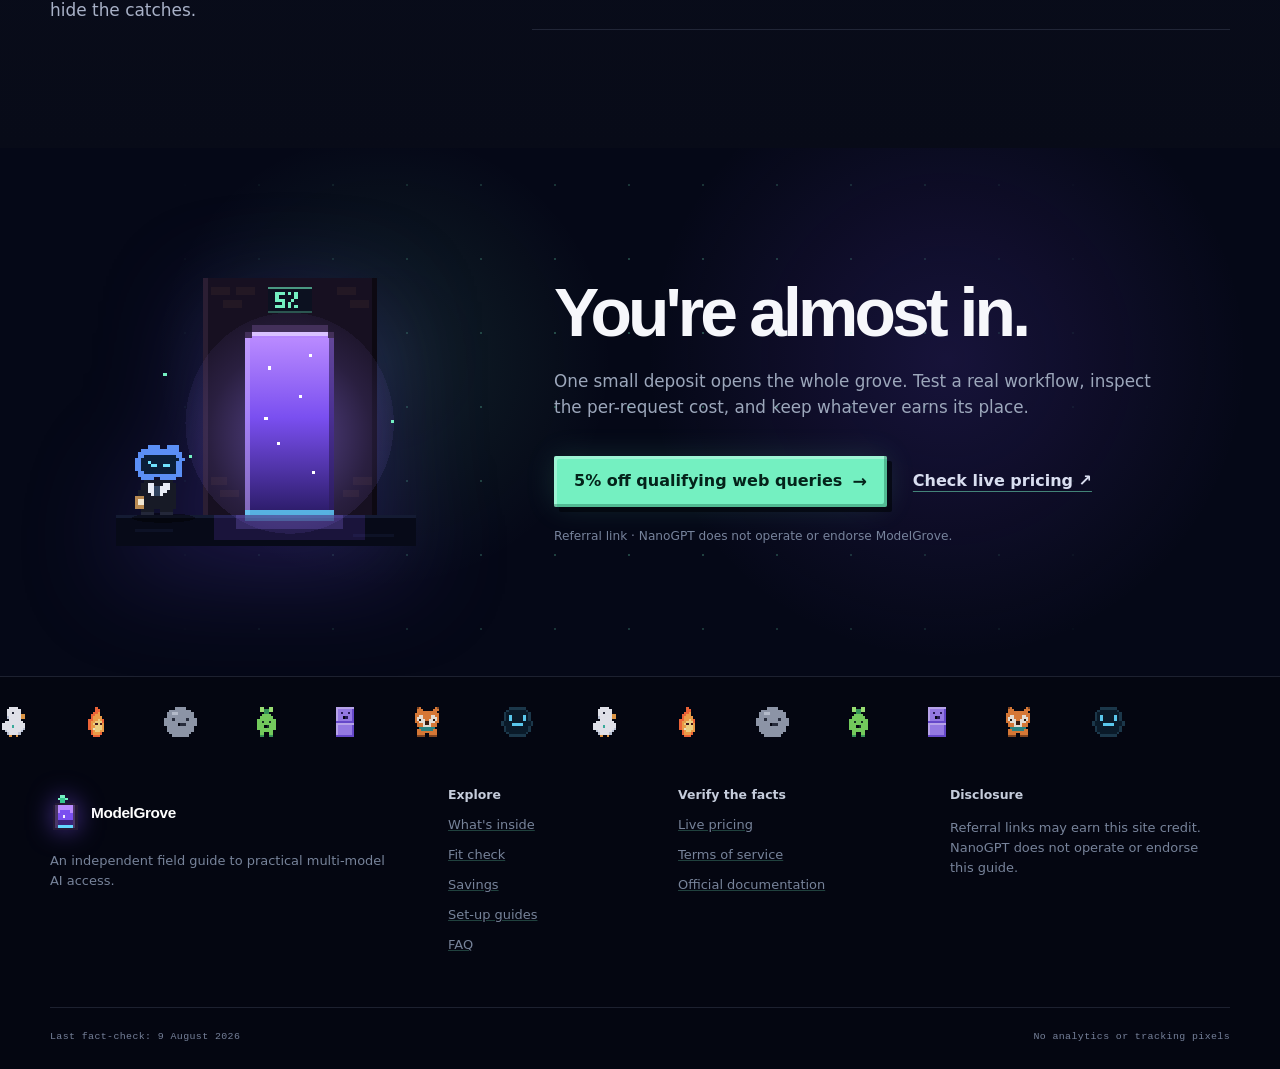
==== commit 3040038c: "Publish Cline reasoning troubleshooting guide" ====
--- a/index.html
+++ b/index.html
@@ -516,8 +516,8 @@
           <a class="integration-card reveal" href="guides/nanogpt-claude-code.html">
             <span class="integration-icon"><svg class="pixel-mono" viewBox="0 0 7 5" shape-rendering="crispEdges" aria-hidden="true"><g transform="translate(0 0) scale(1)"><path fill="currentColor" d="M0 0h3v1h-3zM0 1h1v1h-1zM0 2h1v1h-1zM0 3h1v1h-1zM0 4h3v1h-3zM4 0h3v1h-3zM4 1h1v1h-1zM4 2h1v1h-1zM4 3h1v1h-1zM4 4h3v1h-3z"/></g></svg></span><div><p class="integration-tag">Independent guide</p><h3>Claude Code</h3><p>Choose provider mode, MCP tools or both without conflating them.</p></div><span class="integration-arrow" aria-hidden="true">→</span>
           </a>
-          <a class="integration-card reveal" href="https://docs.nano-gpt.com/integrations/fluent" target="_blank" rel="noopener">
-            <span class="integration-icon"><svg class="pixel-mono" viewBox="0 0 3 5" shape-rendering="crispEdges" aria-hidden="true"><g transform="translate(0 0) scale(1)"><path fill="currentColor" d="M0 0h3v1h-3zM0 1h1v1h-1zM0 2h2v1h-2zM0 3h1v1h-1zM0 4h1v1h-1z"/></g></svg></span><div><p class="integration-tag">Official docs</p><h3>Fluent</h3><p>Use NanoGPT models and MCP tools in Fluent for macOS.</p></div><span class="integration-arrow" aria-hidden="true">↗</span>
+          <a class="integration-card reveal" href="guides/nanogpt-cline-reasoning.html">
+            <span class="integration-icon"><svg class="pixel-mono" viewBox="0 0 7 5" shape-rendering="crispEdges" aria-hidden="true"><g transform="translate(0 0) scale(1)"><path fill="currentColor" d="M0 0h3v1H0zM0 1h1v1H0zM0 2h1v1H0zM0 3h1v1H0zM0 4h3v1H0zM4 0h1v1H4zM6 0h1v1H6zM4 1h2v1H4zM6 1h1v1H6zM4 2h1v1H4zM6 2h1v1H6zM4 3h1v1H4zM6 3h1v1H6zM4 4h1v1H4zM6 4h1v1H6z"/></g></svg></span><div><p class="integration-tag">Independent guide</p><h3>Cline</h3><p>Connect NanoGPT and fix missing thinking output without guessing.</p></div><span class="integration-arrow" aria-hidden="true">→</span>
           </a>
           <a class="integration-card reveal" href="https://docs.nano-gpt.com/integrations/opencode" target="_blank" rel="noopener">
             <span class="integration-icon"><svg class="pixel-mono" viewBox="0 0 7 5" shape-rendering="crispEdges" aria-hidden="true"><g transform="translate(0 0) scale(1)"><path fill="currentColor" d="M0 0h3v1h-3zM0 1h1v1h-1zM2 1h1v1h-1zM0 2h1v1h-1zM2 2h1v1h-1zM0 3h1v1h-1zM2 3h1v1h-1zM0 4h3v1h-3zM4 0h3v1h-3zM4 1h1v1h-1zM4 2h1v1h-1zM4 3h1v1h-1zM4 4h3v1h-3z"/></g></svg></span><div><p class="integration-tag">Official docs</p><h3>OpenCode</h3><p>Configure NanoGPT as a provider from your terminal.</p></div><span class="integration-arrow" aria-hidden="true">↗</span>
@@ -790,6 +790,6 @@
     <div class="shell footer-bottom"><span>Last fact-check: 9 August 2026</span><span>No analytics or tracking pixels</span></div>
   </footer>
 
-  <a class="mobile-cta" href="https://nano-gpt.com/r/MRpqWxhj" target="_blank" rel="sponsored nofollow noopener"><span>Referral · 5% qualifying web discount</span><b aria-hidden="true">→</b></a>
+  <a class="mobile-cta" href="https://nano-gpt.com/r/MRpqWxhj" target="_blank" rel="sponsored nofollow noopener"><span>Referral link · 5% qualifying web discount</span><b aria-hidden="true">→</b></a>
 </body>
 </html>
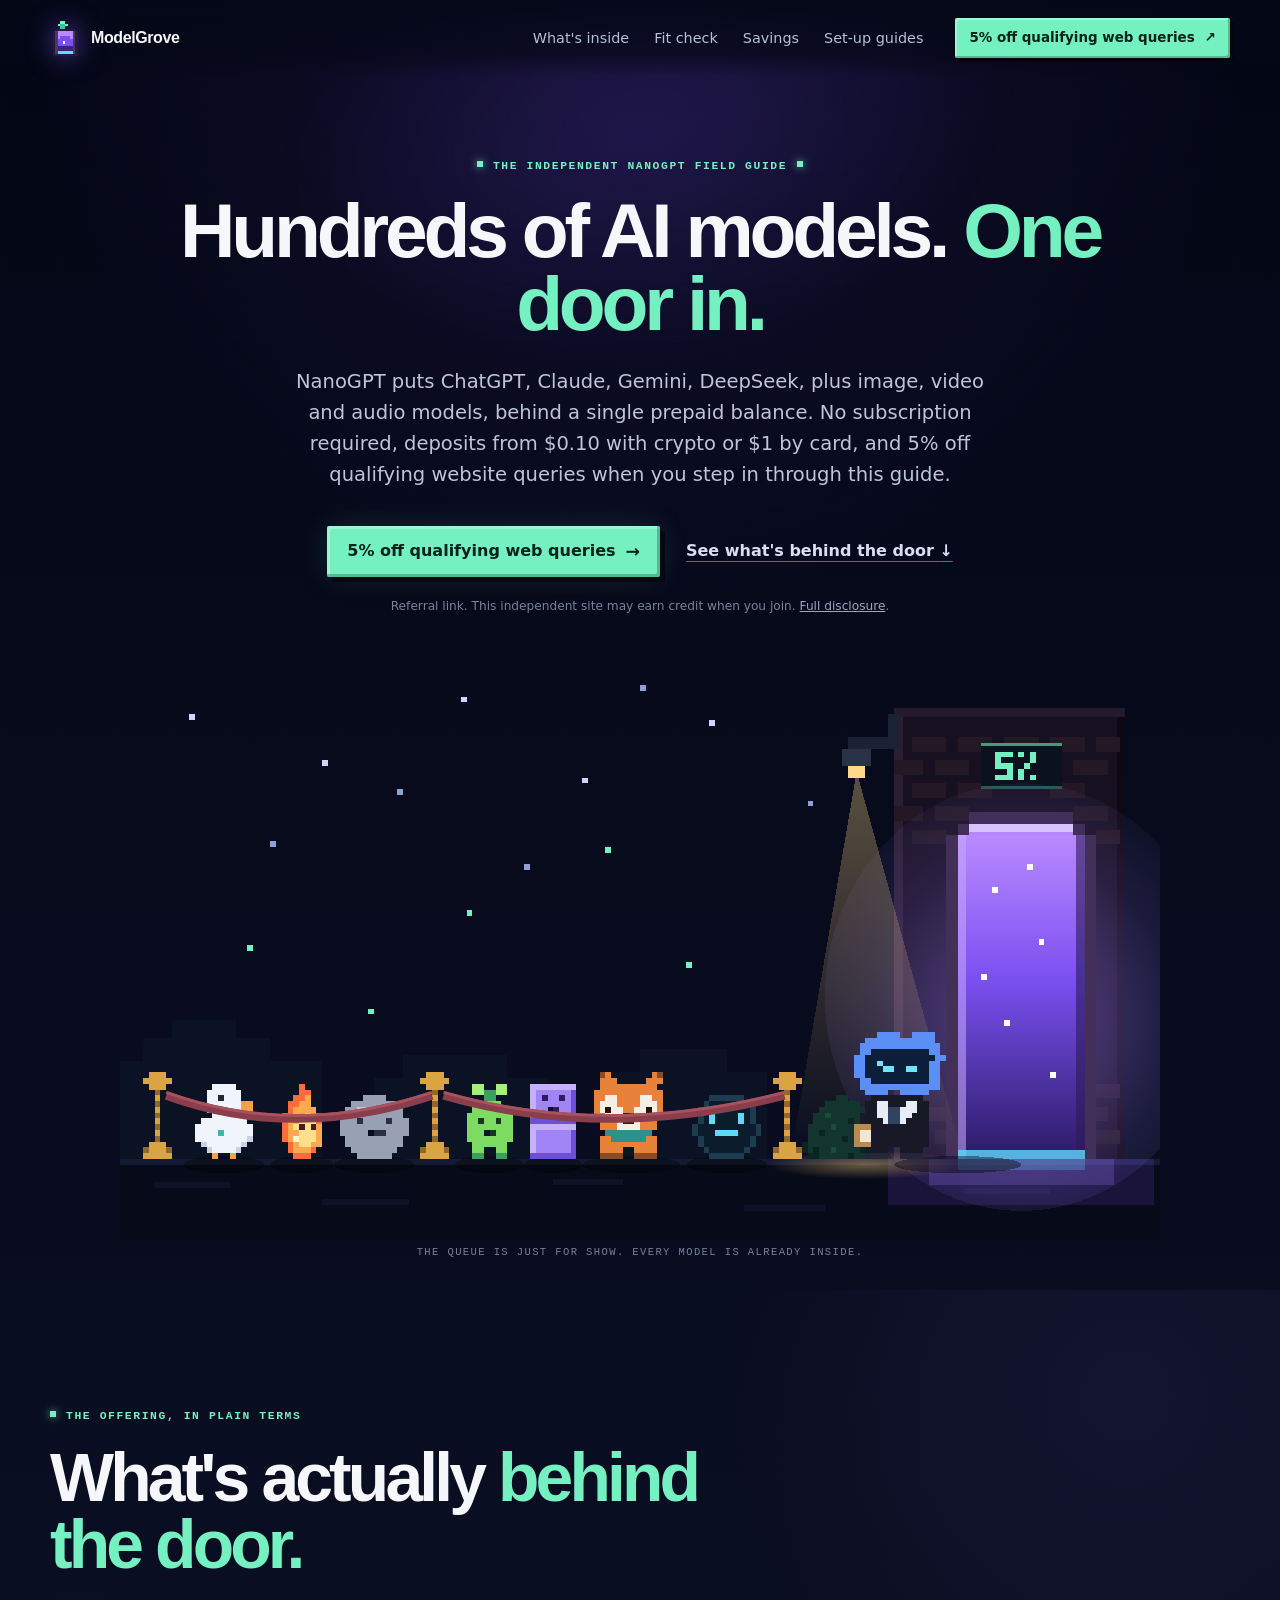
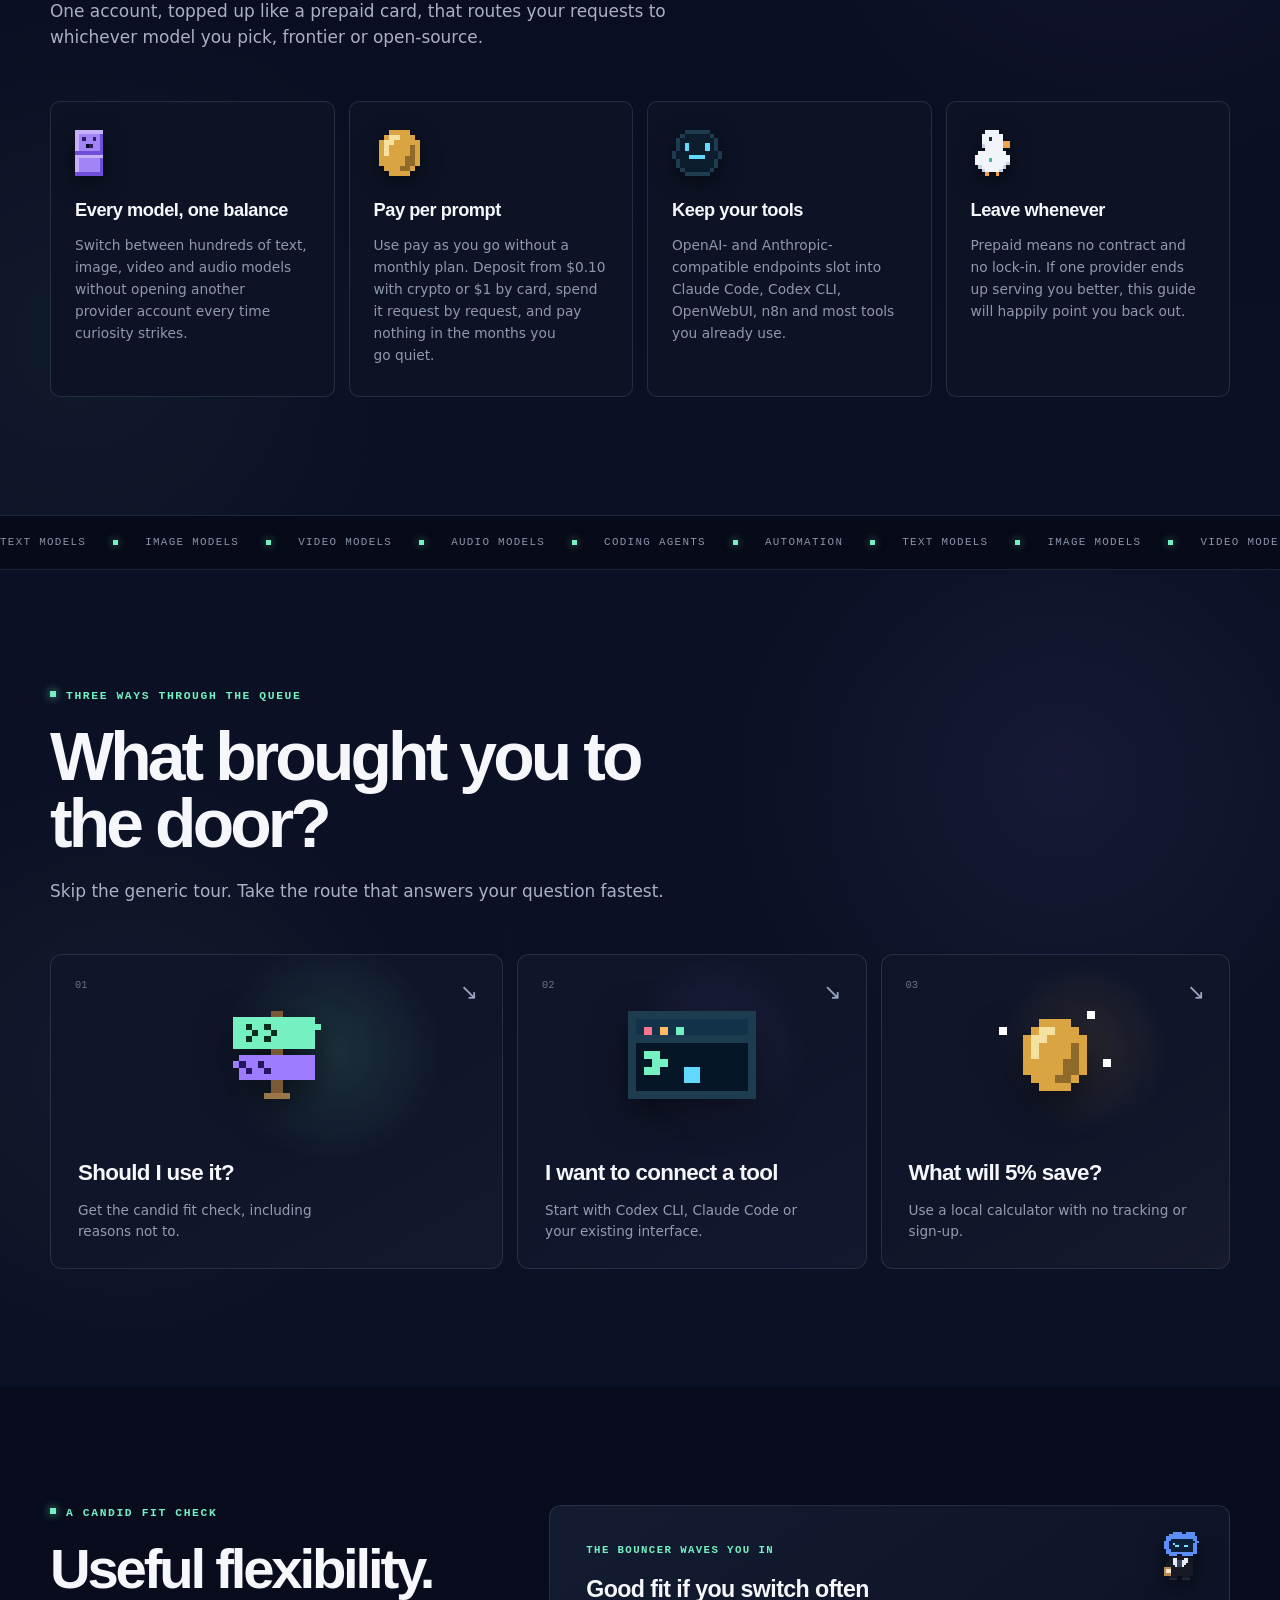
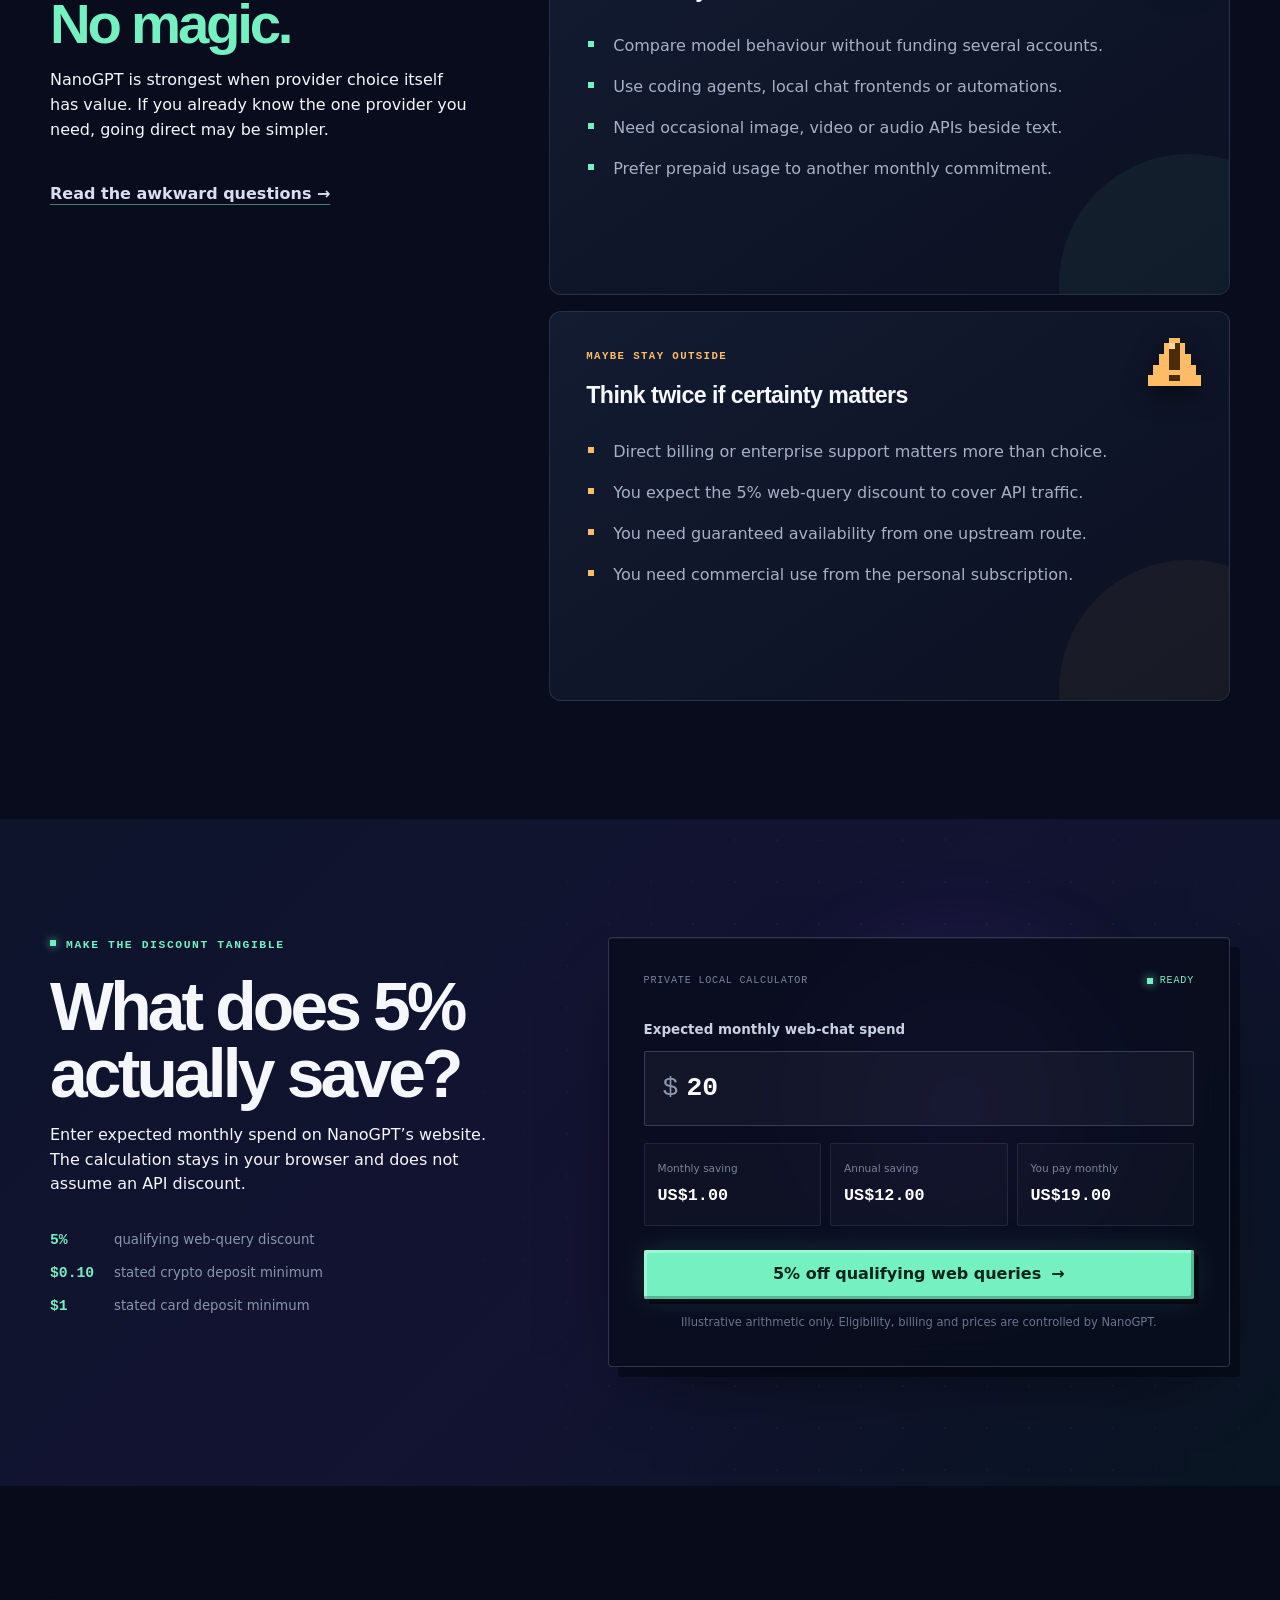
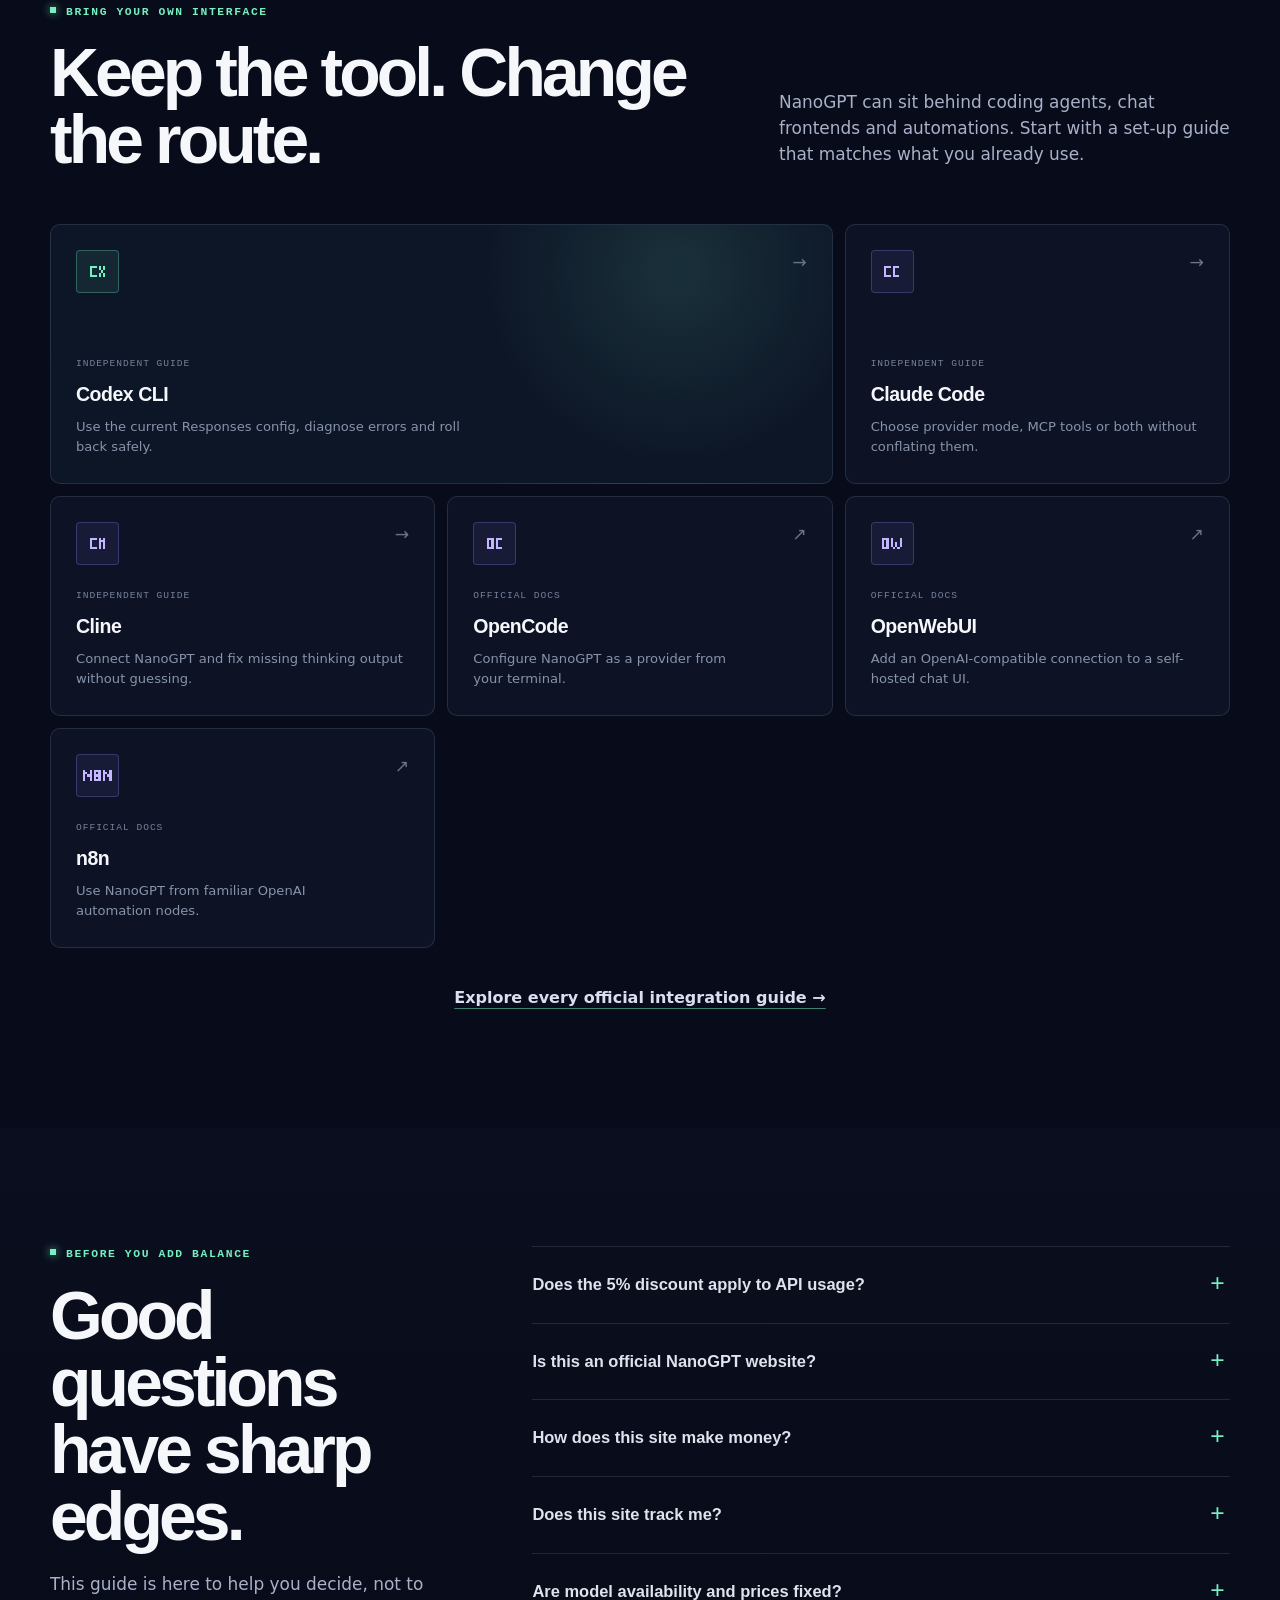
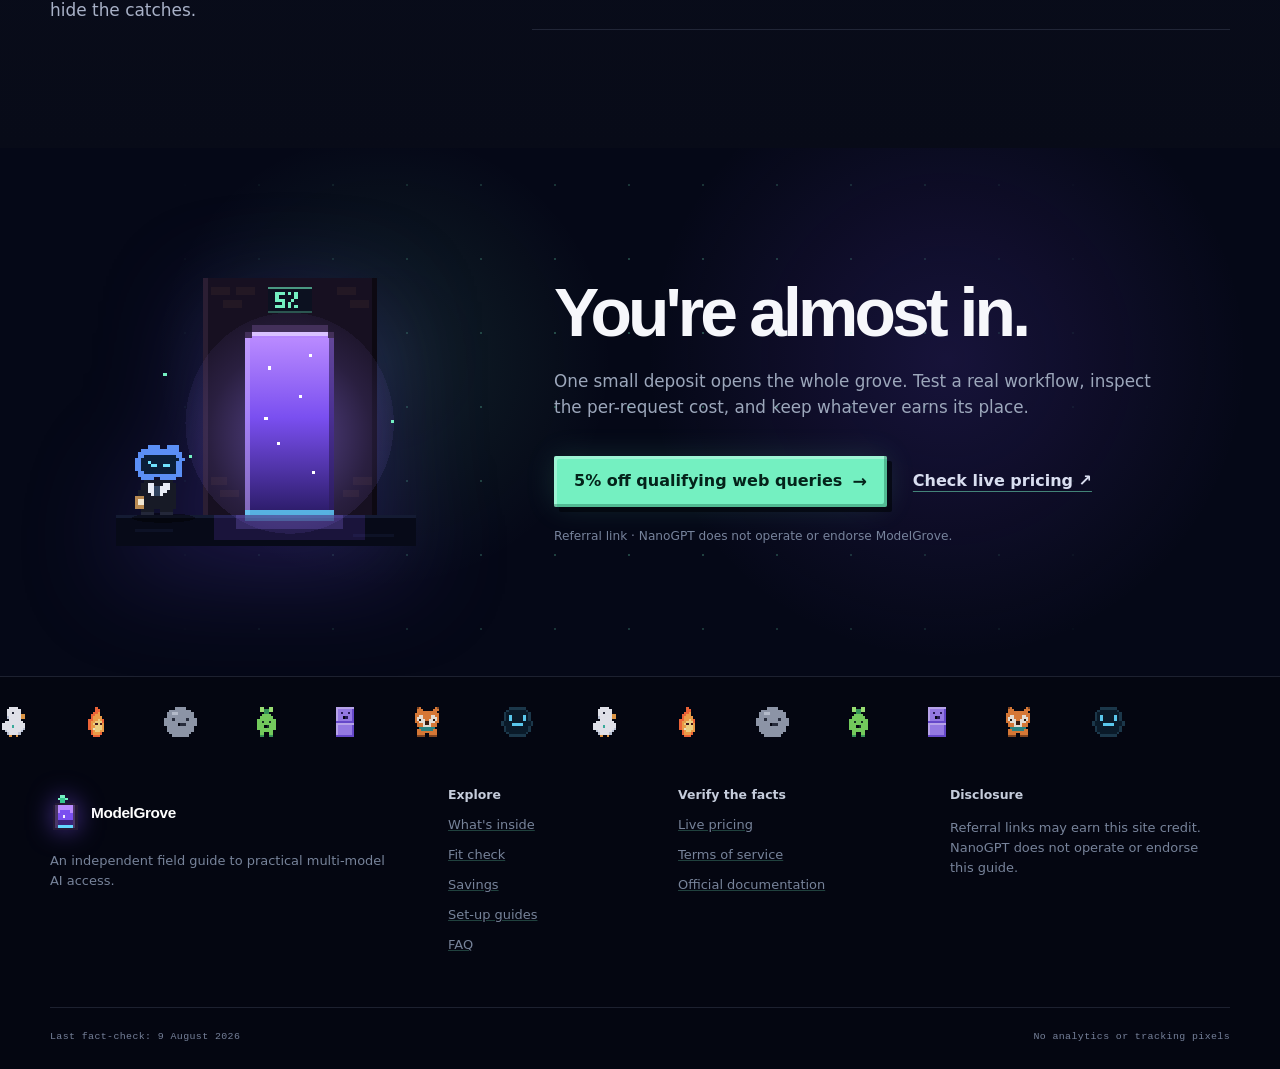
==== commit 269ddf83: "Add ModelGrove social card and avatar" ====
--- a/index.html
+++ b/index.html
@@ -10,7 +10,14 @@
   <meta property="og:title" content="ModelGrove: hundreds of AI models. One door in.">
   <meta property="og:description" content="See what's behind the door: ChatGPT, Claude, Gemini and hundreds more on one prepaid balance, plus 5% off qualifying web queries.">
   <meta property="og:url" content="https://modelgrove.dev/">
-  <meta name="twitter:card" content="summary">
+  <meta property="og:image" content="https://modelgrove.dev/assets/modelgrove-social-card.png">
+  <meta property="og:image:width" content="1200">
+  <meta property="og:image:height" content="630">
+  <meta property="og:image:type" content="image/png">
+  <meta property="og:image:alt" content="Pixel-art moonlit grove with a glowing doorway and the words ModelGrove: Hundreds of AI models. One door in.">
+  <meta name="twitter:card" content="summary_large_image">
+  <meta name="twitter:image" content="https://modelgrove.dev/assets/modelgrove-social-card.png">
+  <meta name="twitter:image:alt" content="Pixel-art moonlit grove with a glowing doorway and the words ModelGrove: Hundreds of AI models. One door in.">
   <title>ModelGrove: a whole grove of AI models. One balance.</title>
   <link rel="stylesheet" href="assets/styles.css?v=905f61a6c2df">
   <script type="module" src="assets/calculator.mjs"></script>
